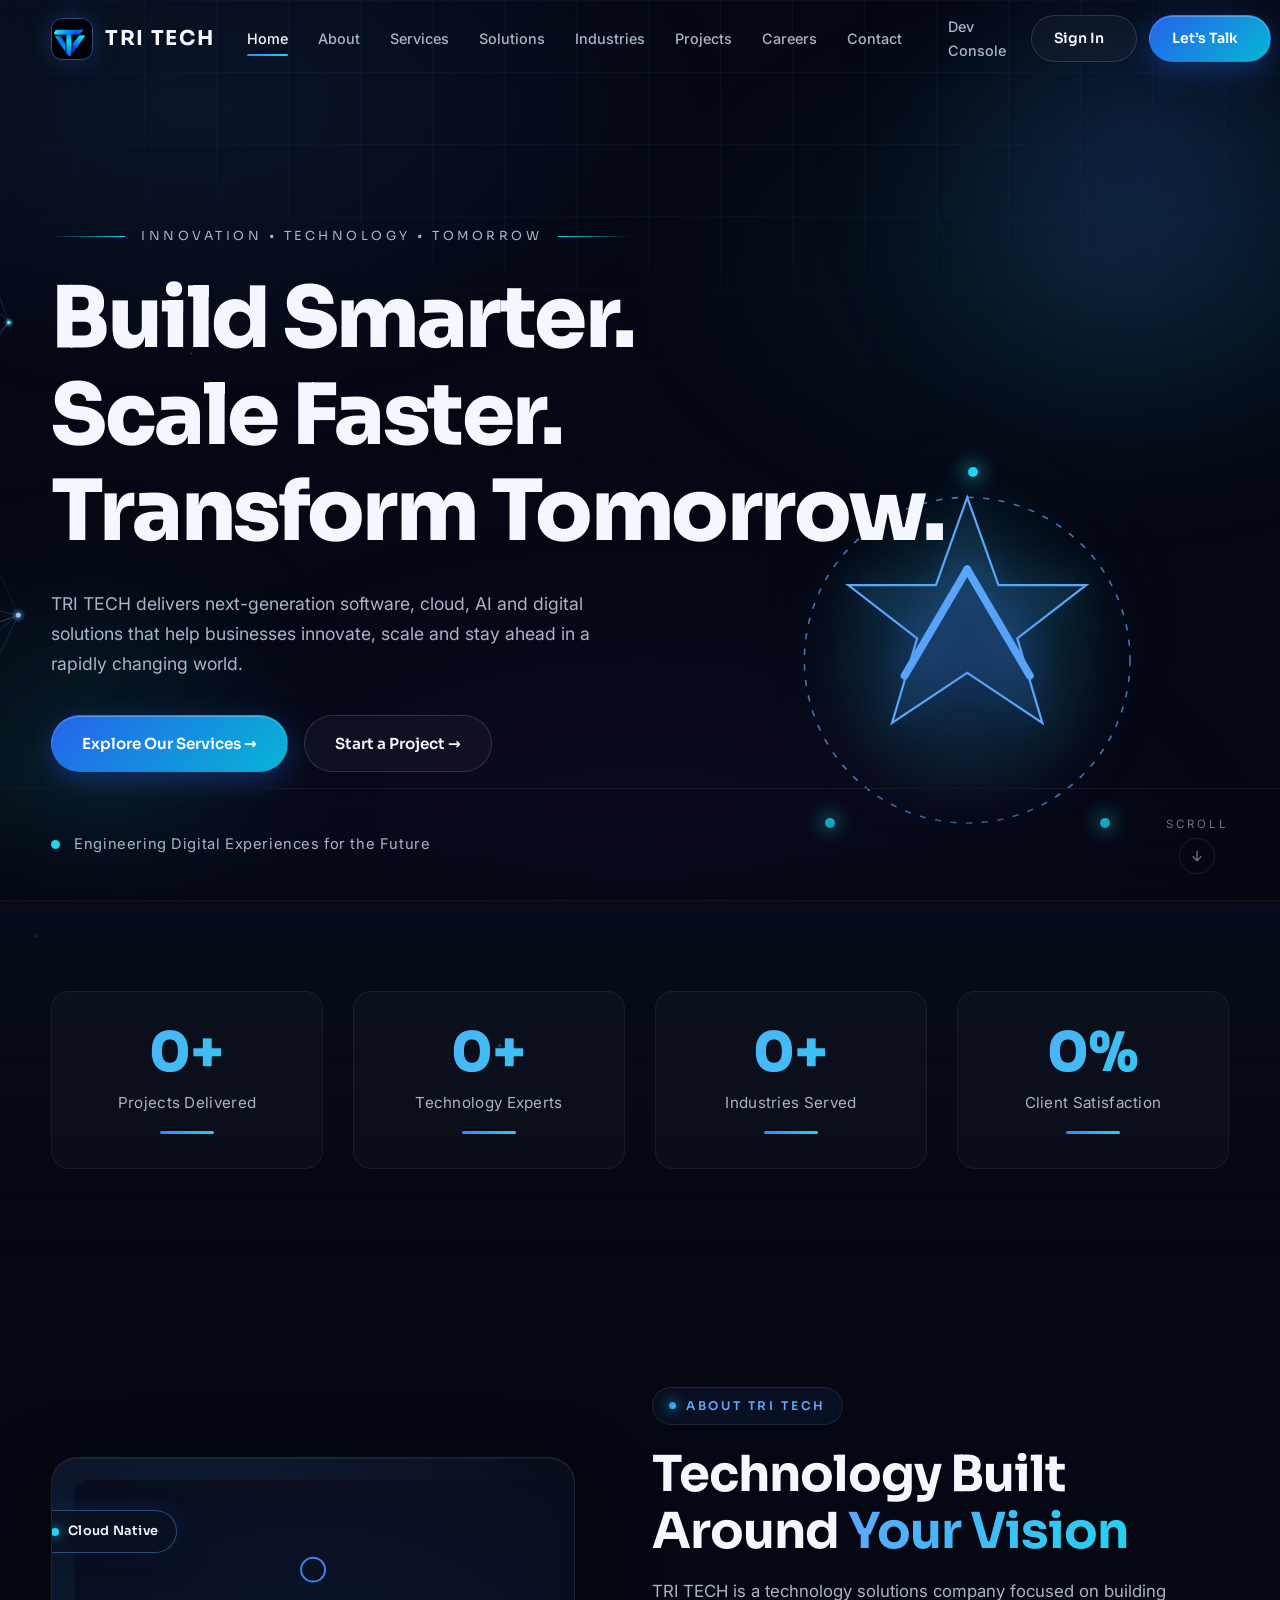
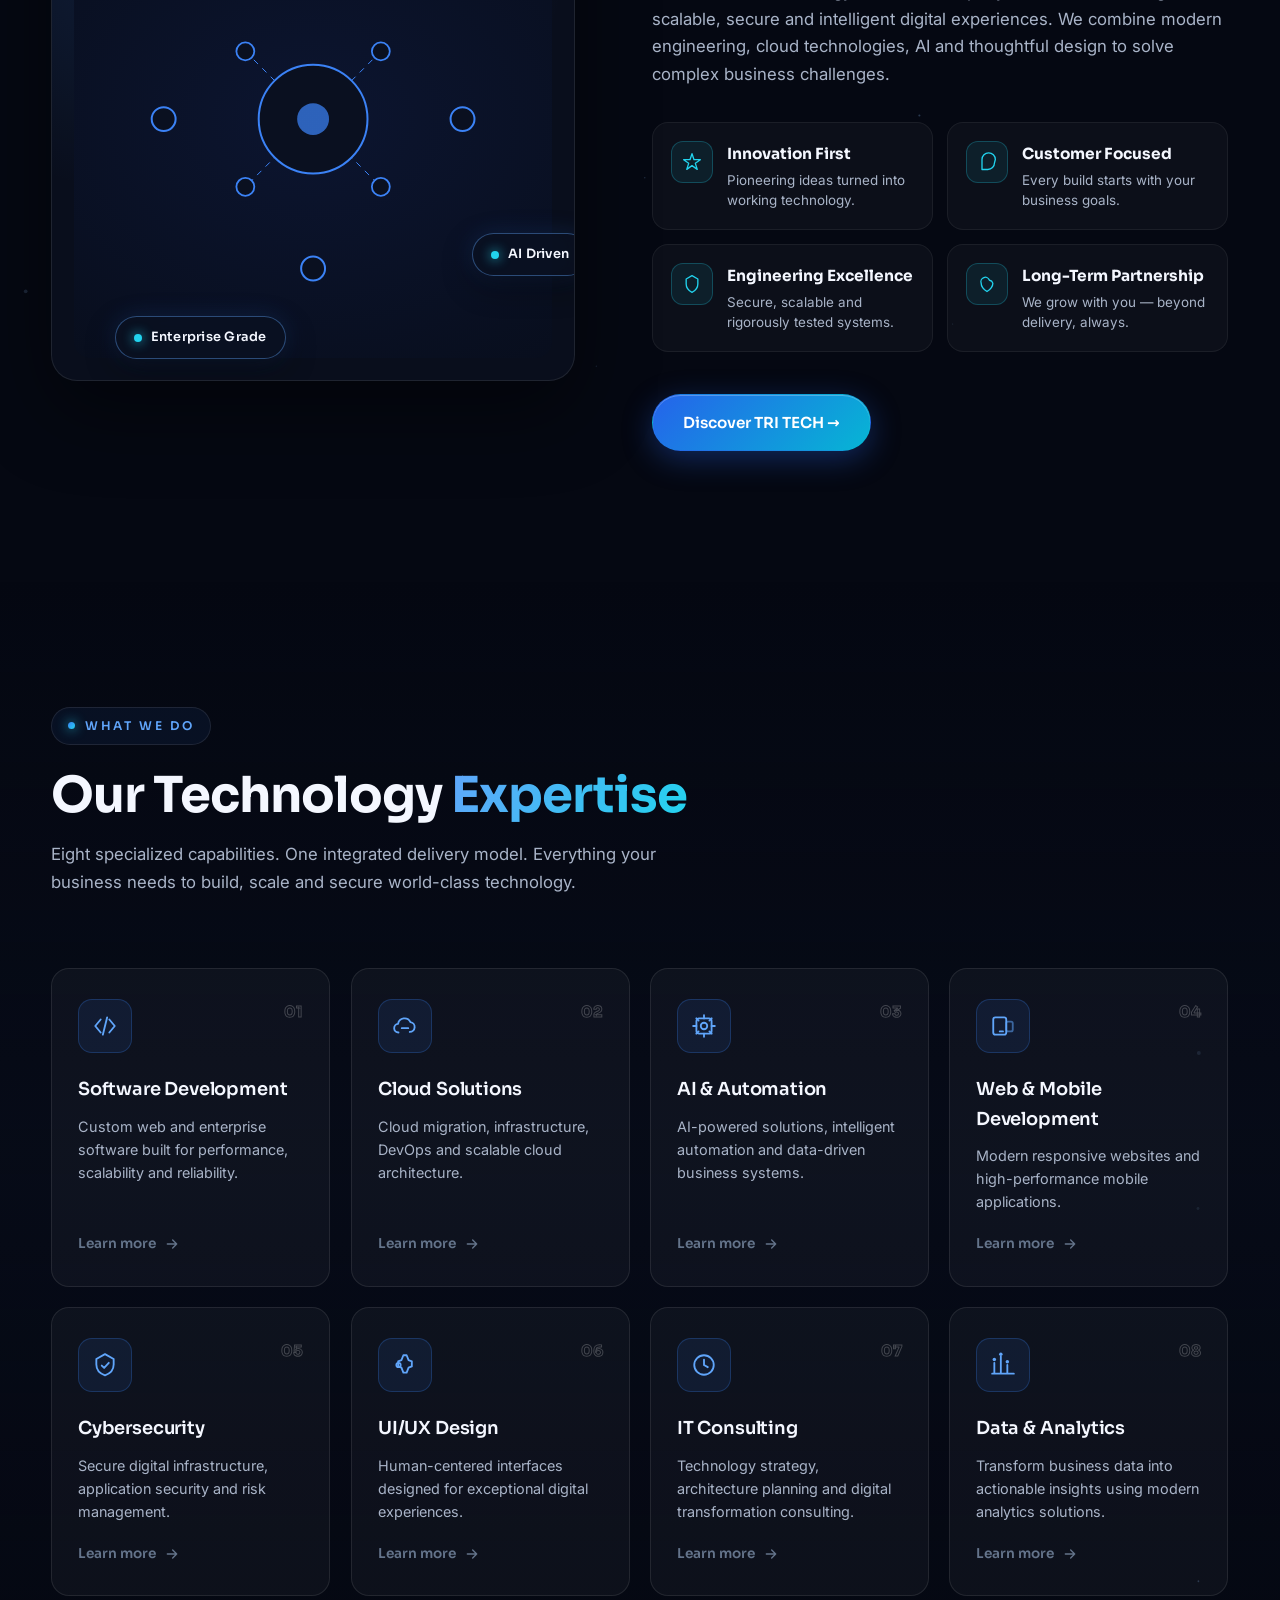
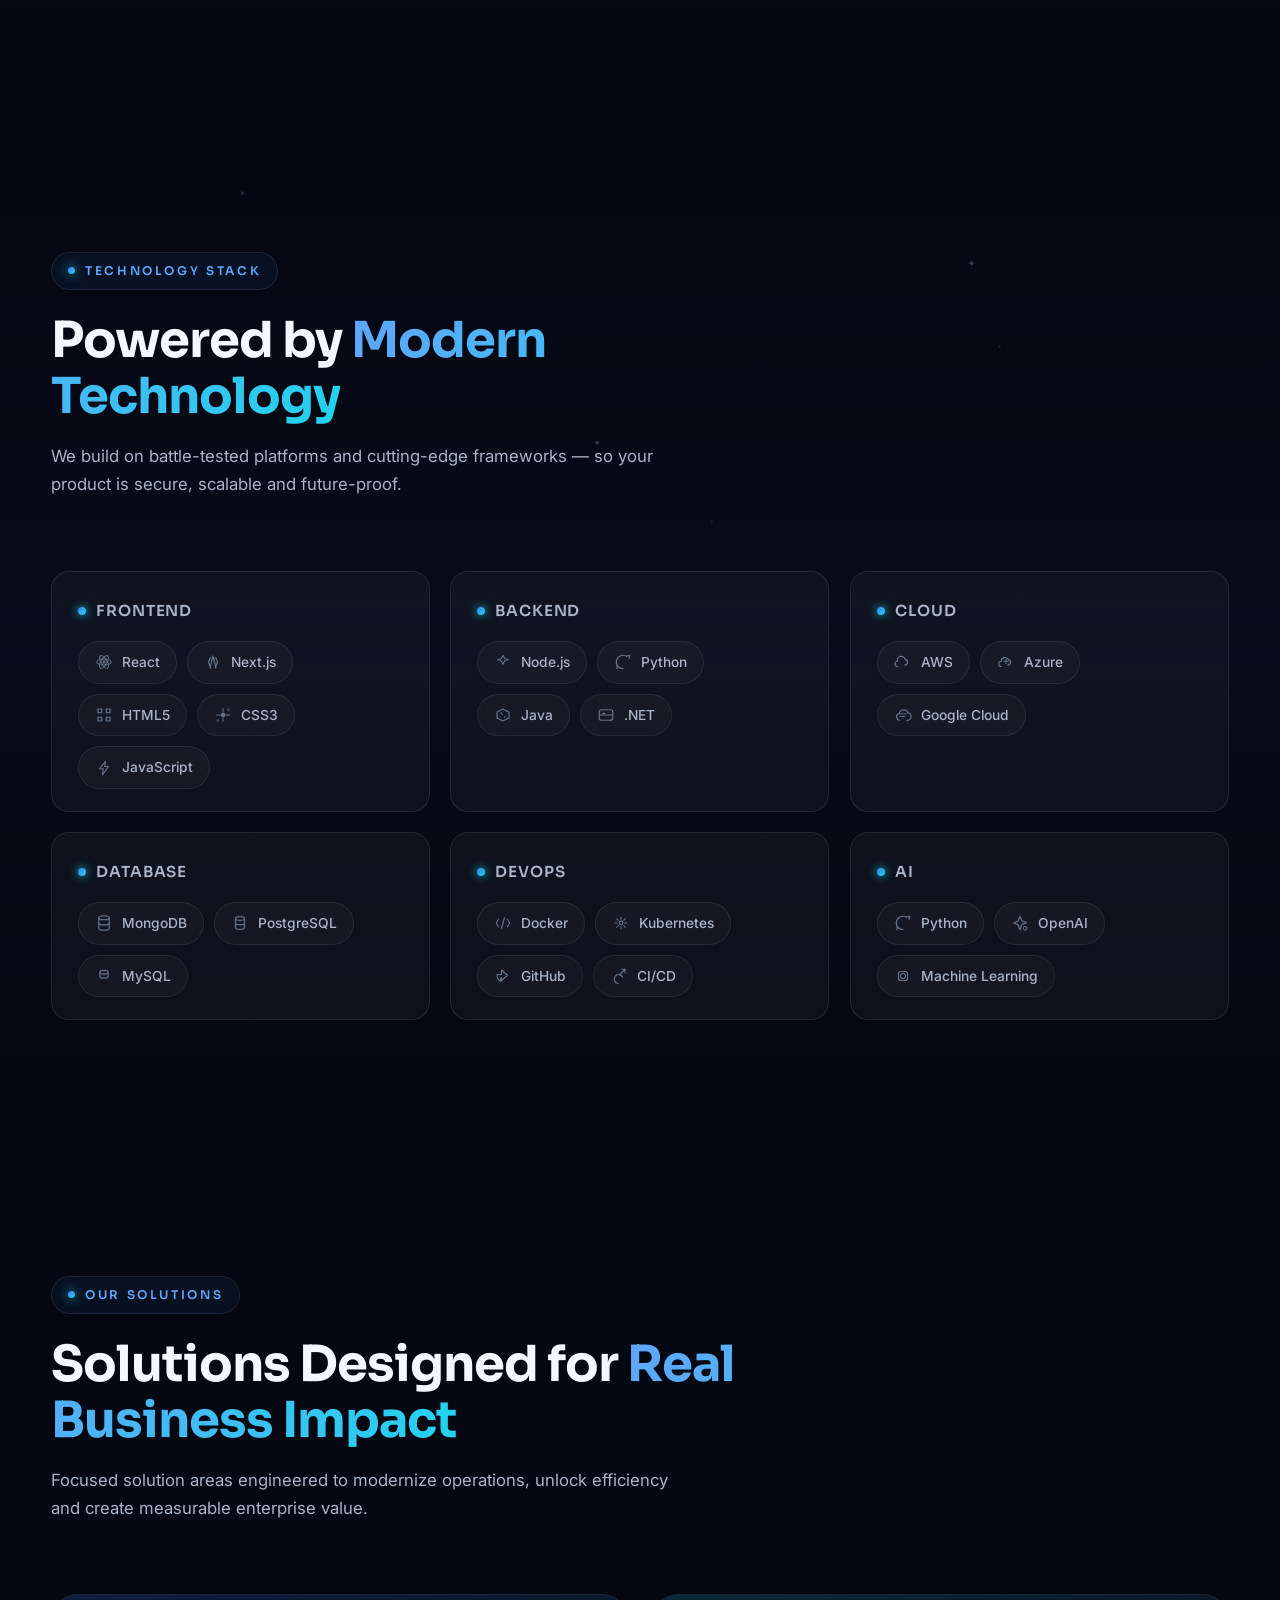
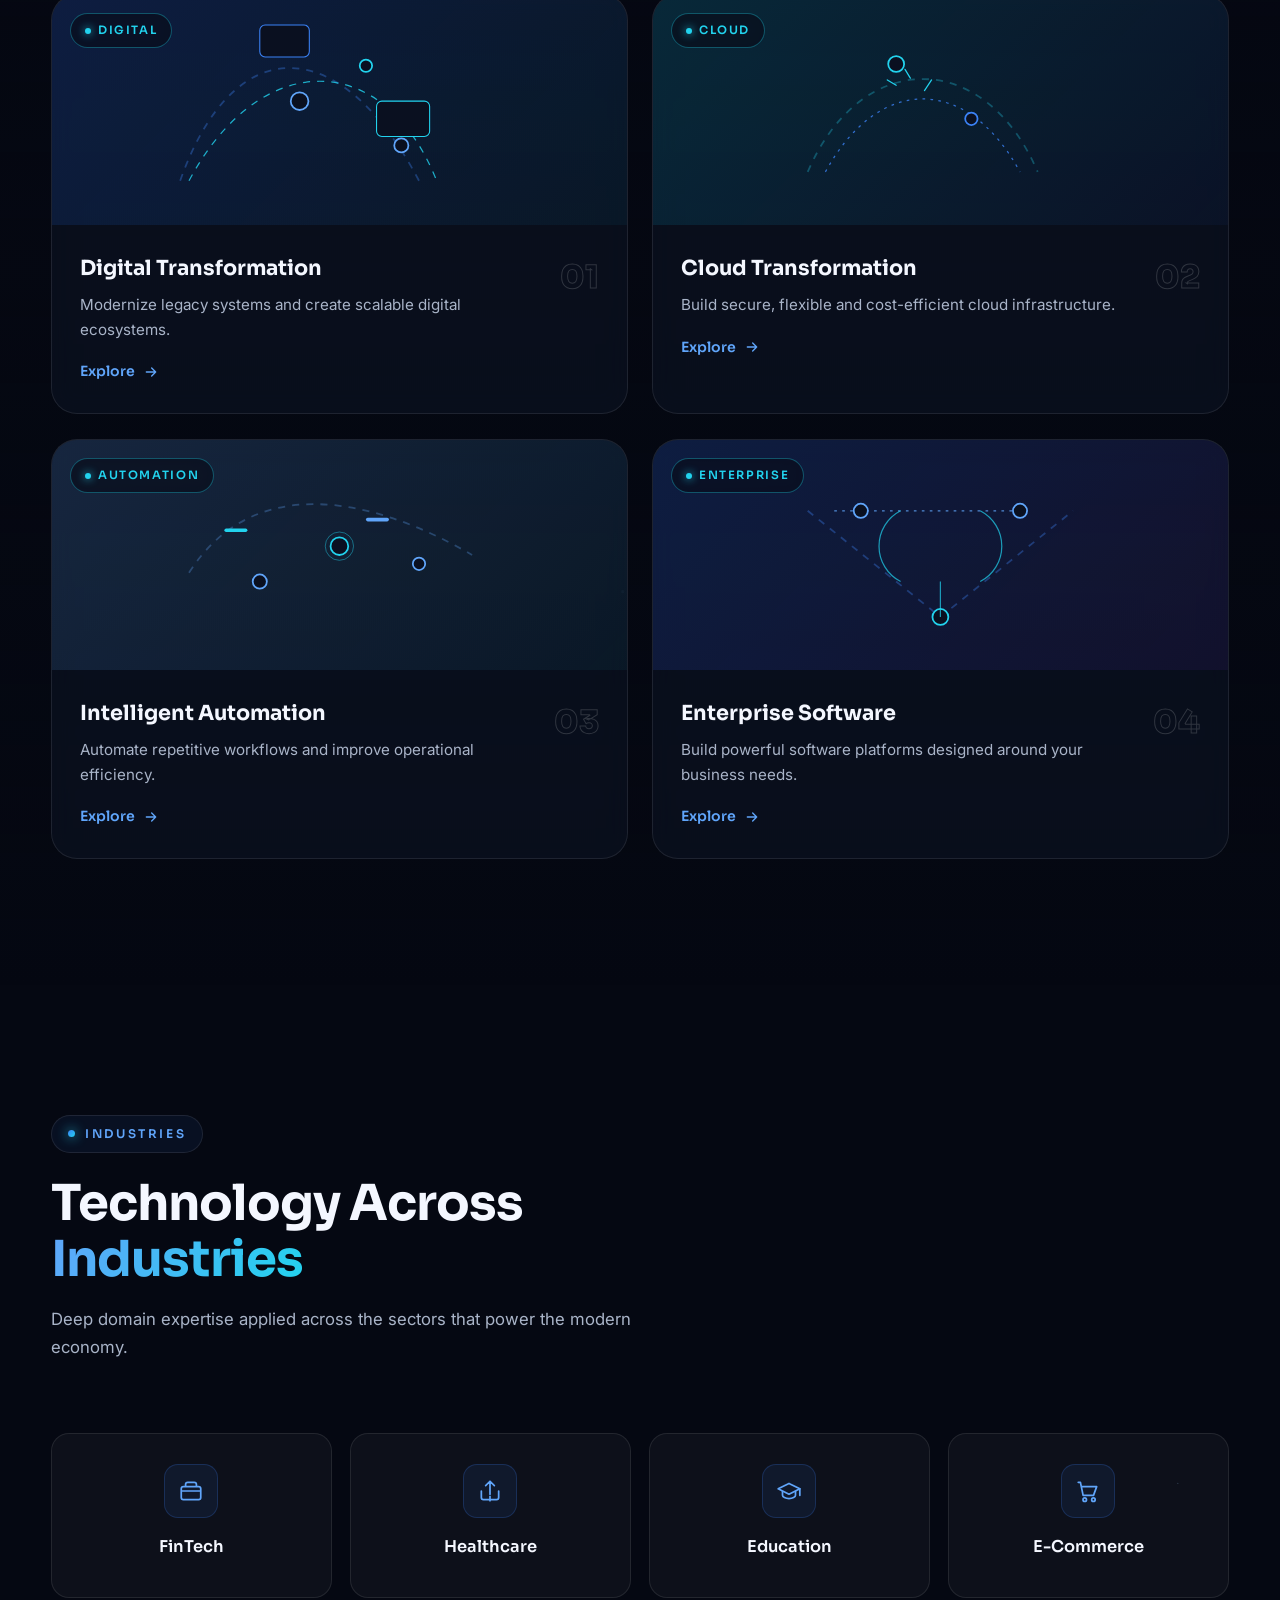
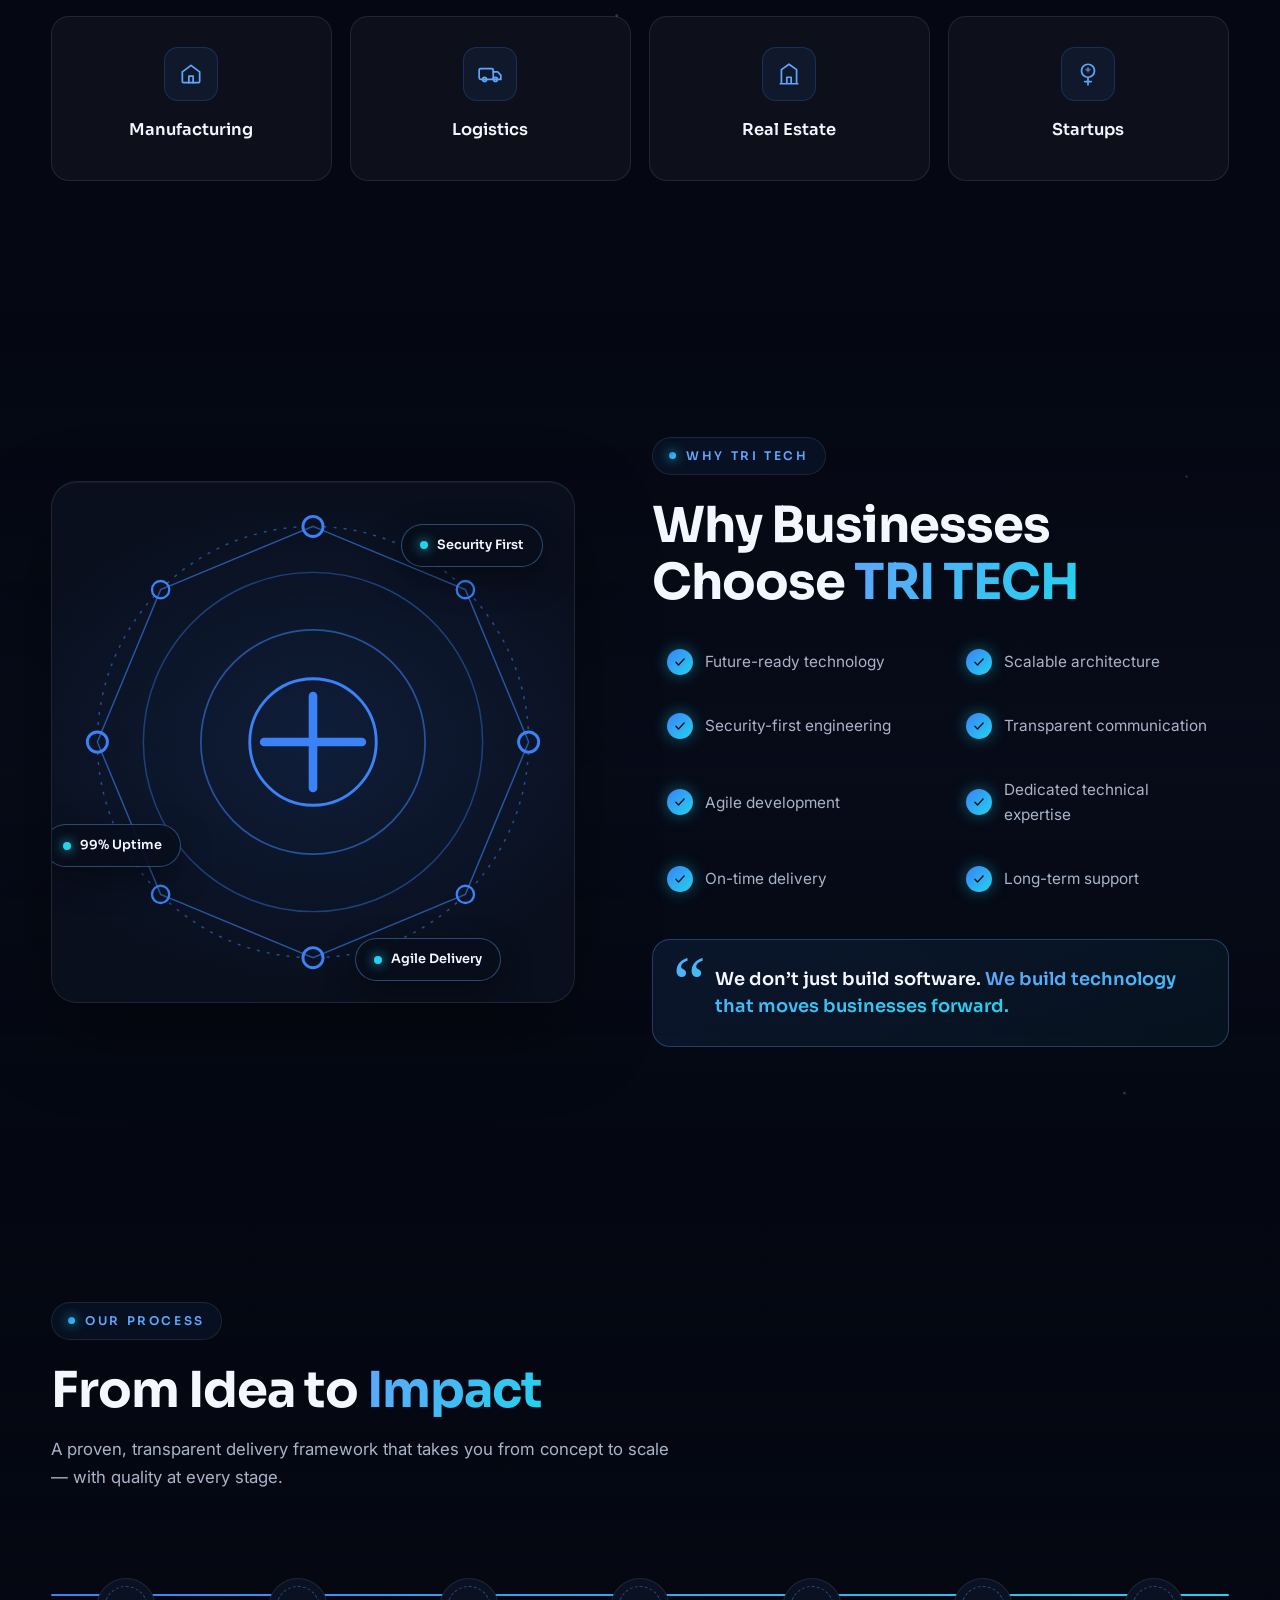
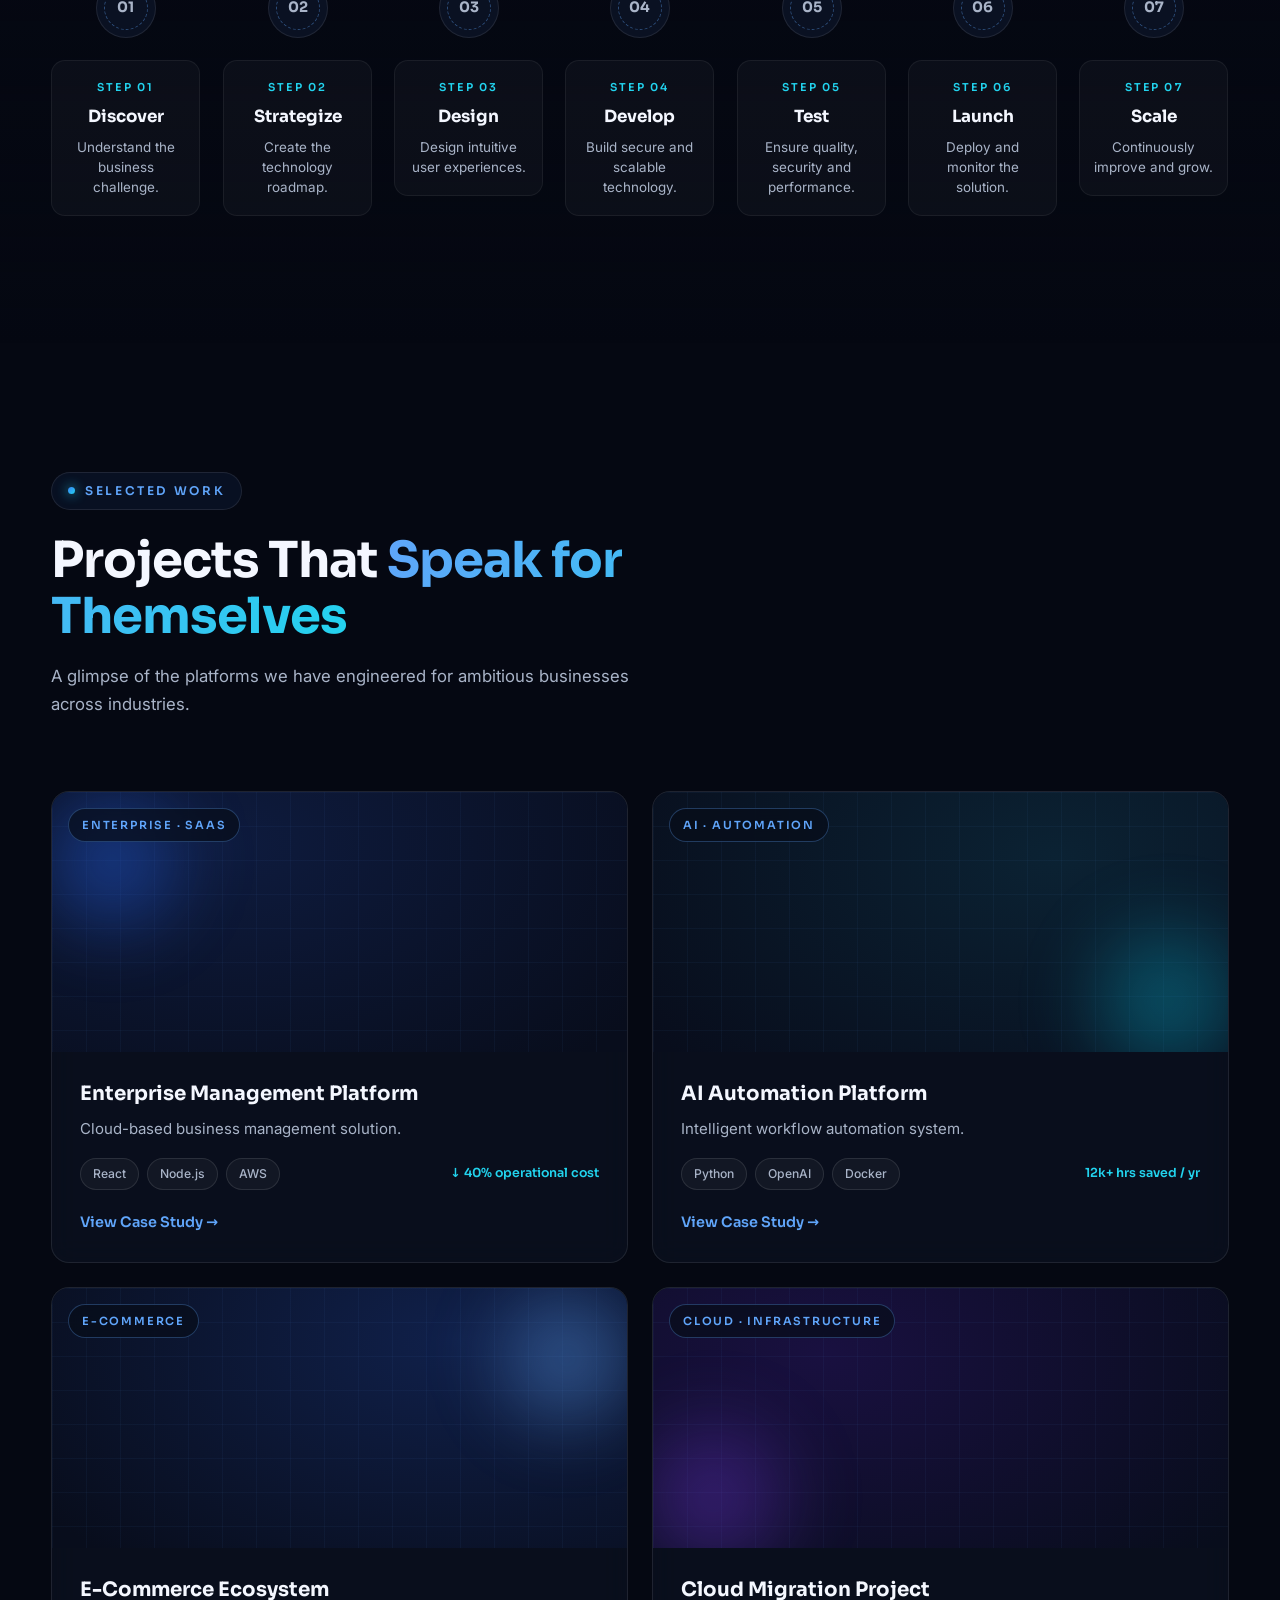
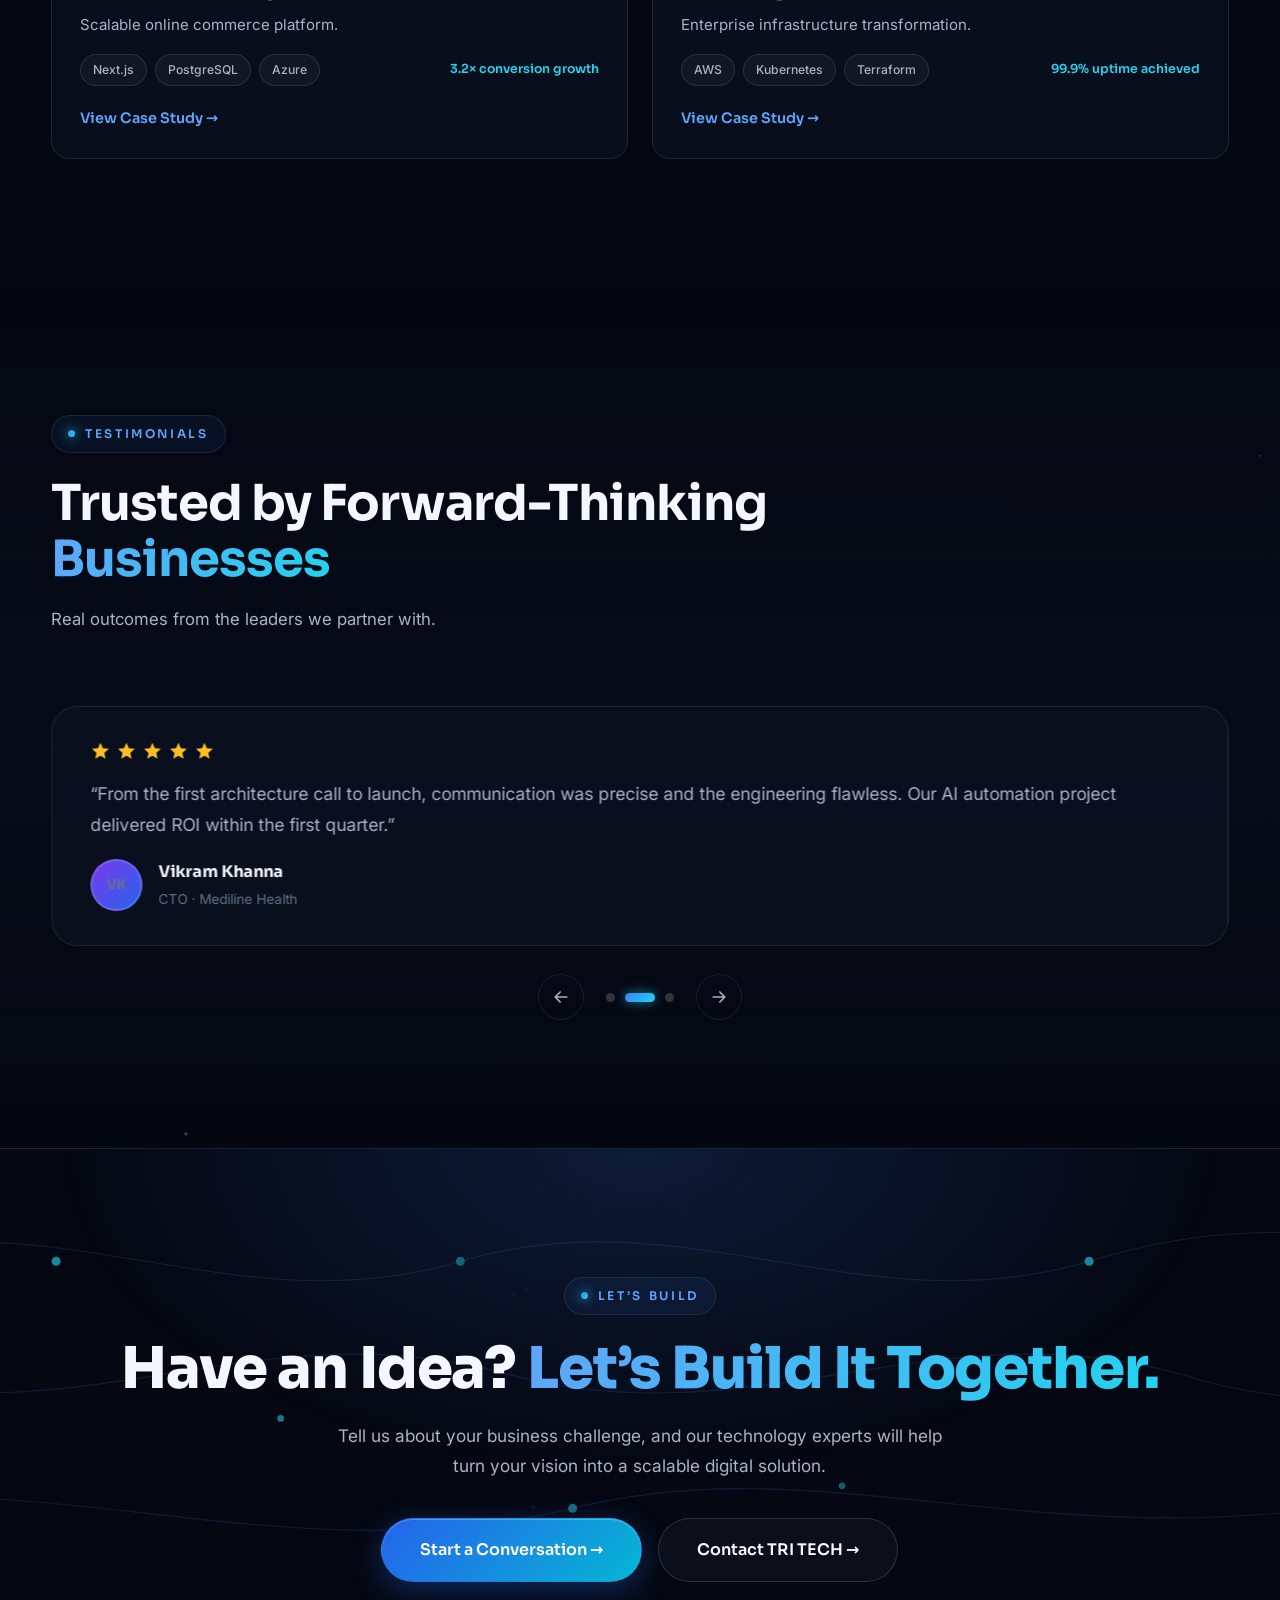
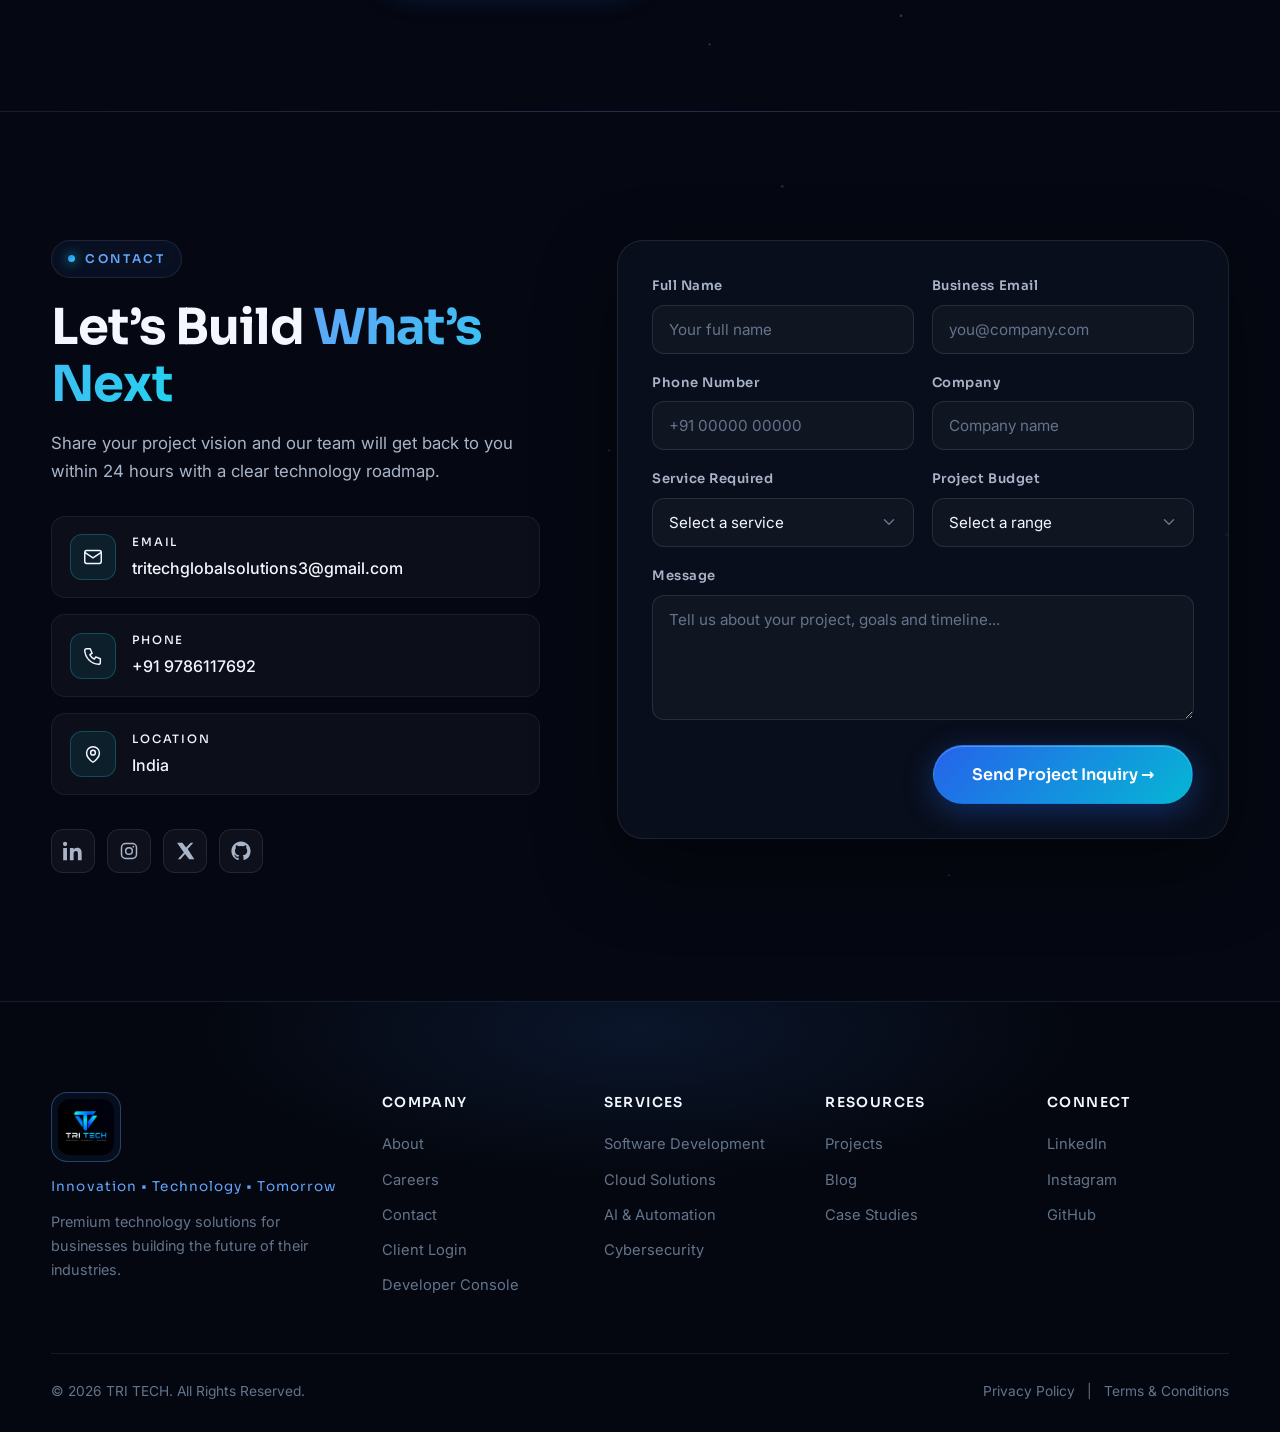
==== index.html @ dfcc66fb "Reset stats to 0; enforce developer-only edit access" ====
<!DOCTYPE html>
<html lang="en">
<head>
  <meta charset="UTF-8" />
  <meta name="viewport" content="width=device-width, initial-scale=1.0" />

  <!-- Primary SEO -->
  <title>TRI TECH | Digital Solutions for a Smarter Future</title>
  <meta name="description" content="TRI TECH provides software development, cloud, AI, cybersecurity and digital transformation solutions for businesses ready to build the future." />
  <meta name="keywords" content="TRI TECH, software development, cloud solutions, AI automation, cybersecurity, digital transformation, IT services, enterprise software, DevOps, UI UX design" />
  <meta name="author" content="TRI TECH" />
  <meta name="robots" content="index, follow" />
  <meta name="theme-color" content="#050812" />
  <link rel="canonical" href="https://www.tritech.com/" />

  <!-- Open Graph -->
  <meta property="og:type" content="website" />
  <meta property="og:site_name" content="TRI TECH" />
  <meta property="og:title" content="TRI TECH | Digital Solutions for a Smarter Future" />
  <meta property="og:description" content="TRI TECH provides software development, cloud, AI, cybersecurity and digital transformation solutions for businesses ready to build the future." />
  <meta property="og:url" content="https://www.tritech.com/" />
  <meta property="og:image" content="https://www.tritech.com/assets/logo-512.png" />

  <!-- Twitter -->
  <meta name="twitter:card" content="summary_large_image" />
  <meta name="twitter:title" content="TRI TECH | Digital Solutions for a Smarter Future" />
  <meta name="twitter:description" content="Innovation • Technology • Tomorrow" />
  <meta name="twitter:image" content="https://www.tritech.com/assets/logo-512.png" />

  <!-- Favicon -->
  <link rel="icon" type="image/png" sizes="48x48" href="assets/favicon-48.png" />
  <link rel="icon" type="image/png" sizes="64x64" href="assets/favicon-64.png" />
  <link rel="apple-touch-icon" href="assets/apple-touch-icon.png" />

  <!-- Fonts -->
  <link rel="preconnect" href="https://fonts.googleapis.com" />
  <link rel="preconnect" href="https://fonts.gstatic.com" crossorigin />
  <link href="https://fonts.googleapis.com/css2?family=Sora:wght@300;400;500;600;700;800&family=Inter:wght@400;500;600&display=swap" rel="stylesheet" />

  <!-- Schema.org: Organization -->
  <script type="application/ld+json">
  {
    "@context": "https://schema.org",
    "@type": "Organization",
    "name": "TRI TECH",
    "url": "https://www.tritech.com",
    "logo": "https://www.tritech.com/assets/logo-512.png",
    "slogan": "Innovation • Technology • Tomorrow",
    "description": "TRI TECH provides software development, cloud, AI, cybersecurity and digital transformation solutions for businesses ready to build the future.",
    "email": "tritechglobalsolutions3@gmail.com",
    "telephone": "+91-XXXXX-XXXXX",
    "address": { "@type": "PostalAddress", "addressCountry": "IN" },
    "sameAs": [
      "https://www.linkedin.com/in/tri-tech-global-solutions-undefined-846374441/",
      "https://www.instagram.com/tri_tech_global_solutions",
      "https://github.com/tritech"
    ]
  }
  </script>

  <link rel="stylesheet" href="css/styles.css?v=2" />
  <noscript>
    <style>
      .preloader { display: none !important; }
      .reveal { opacity: 1 !important; transform: none !important; }
      .word { transform: none !important; animation: none !important; }
    </style>
  </noscript>
</head>

<body>
  <a class="skip-link" href="#home">Skip to content</a>

  <!-- Preloader -->
  <div class="preloader" id="preloader" aria-hidden="true">
    <div class="preloader-inner">
      <div class="preloader-symbol">
        <svg viewBox="0 0 64 64" fill="none">
          <defs>
            <linearGradient id="preGrad" x1="0" y1="0" x2="64" y2="64">
              <stop offset="0" stop-color="#3B82F6"/>
              <stop offset="1" stop-color="#22D3EE"/>
            </linearGradient>
          </defs>
          <path d="M16 20 L32 44 L48 20" stroke="url(#preGrad)" stroke-width="4" stroke-linecap="round" stroke-linejoin="round"/>
          <line x1="24" y1="36" x2="40" y2="36" stroke="url(#preGrad)" stroke-width="4" stroke-linecap="round"/>
        </svg>
      </div>
      <div class="preloader-text">TRI&#8201;TECH</div>
      <div class="preloader-bar"><span></span></div>
    </div>
  </div>

  <!-- Fixed ambient layers -->
  <div class="ambient-grid" aria-hidden="true"></div>
  <div class="scroll-glow" aria-hidden="true"></div>
  <canvas id="ambient-canvas" class="ambient-canvas" aria-hidden="true"></canvas>
  <div class="cursor-glow" id="cursor-glow" aria-hidden="true"></div>

  <!-- ============ NAVIGATION ============ -->
  <header class="navbar" id="navbar">
    <div class="container nav-inner">
      <a href="#home" class="brand" aria-label="TRI TECH home">
        <span class="brand-mark">
          <img src="assets/logo-emblem-256.png" alt="TRI TECH logo" width="40" height="40" class="brand-logo" />
        </span>
        <span class="brand-text">TRI&nbsp;TECH</span>
      </a>

      <nav class="nav-links" aria-label="Primary navigation">
        <a href="#home" class="nav-link active">Home</a>
        <a href="#about" class="nav-link">About</a>
        <a href="#services" class="nav-link">Services</a>
        <a href="#solutions" class="nav-link">Solutions</a>
        <a href="#industries" class="nav-link">Industries</a>
        <a href="#projects" class="nav-link">Projects</a>
        <a href="#contact" class="nav-link">Careers</a>
        <a href="#contact" class="nav-link">Contact</a>
      </nav>

      <div class="nav-actions">
        <a href="developer-console.html" class="nav-link">Dev Console</a>
        <a href="login.html" class="btn btn-ghost btn-sm nav-login-btn">
          Sign In
          <svg viewBox="0 0 24 24" fill="none" aria-hidden="true"><path d="M15 3h4a2 2 0 0 1 2 2v14a2 2 0 0 1-2 2h-4M10 17l5-5-5-5M15 12H3" stroke="currentColor" stroke-width="2" stroke-linecap="round" stroke-linejoin="round"/></svg>
        </a>
        <a href="#contact" class="btn btn-primary btn-sm nav-cta magnetic">
          Let&rsquo;s Talk
          <svg viewBox="0 0 24 24" fill="none" aria-hidden="true"><path d="M5 12h14M13 6l6 6-6 6" stroke="currentColor" stroke-width="2" stroke-linecap="round" stroke-linejoin="round"/></svg>
        </a>
        <button class="hamburger" id="hamburger" aria-label="Open menu" aria-expanded="false" aria-controls="mobile-menu">
          <span></span><span></span><span></span>
        </button>
      </div>
    </div>
  </header>

  <!-- Mobile menu -->
  <div class="mobile-menu" id="mobile-menu" aria-hidden="true">
    <div class="mobile-menu-head">
      <span class="mobile-brand">
        <img src="assets/logo-emblem-256.png" alt="TRI TECH logo" width="40" height="40" class="brand-logo" />
        <span class="brand-text">TRI&nbsp;TECH</span>
      </span>
      <button class="mobile-close" id="mobile-close" aria-label="Close menu">
        <svg viewBox="0 0 24 24" fill="none" aria-hidden="true"><path d="M6 6l12 12M18 6L6 18" stroke="currentColor" stroke-width="2" stroke-linecap="round"/></svg>
      </button>
    </div>
    <nav class="mobile-links" aria-label="Mobile navigation">
      <a href="#home" class="mobile-link"><span>01</span>Home</a>
      <a href="#about" class="mobile-link"><span>02</span>About</a>
      <a href="#services" class="mobile-link"><span>03</span>Services</a>
      <a href="#solutions" class="mobile-link"><span>04</span>Solutions</a>
      <a href="#industries" class="mobile-link"><span>05</span>Industries</a>
      <a href="#projects" class="mobile-link"><span>06</span>Projects</a>
      <a href="#contact" class="mobile-link"><span>07</span>Careers</a>
      <a href="#contact" class="mobile-link"><span>08</span>Contact</a>
      <a href="login.html" class="mobile-link"><span>09</span>Client Sign In</a>
      <a href="developer-console.html" class="mobile-link"><span>10</span>Developer Console</a>
    </nav>
    <div class="mobile-menu-foot">
      <p>tritechglobalsolutions3@gmail.com</p>
      <a href="#contact" class="btn btn-primary mobile-cta">Let&rsquo;s Talk →</a>
    </div>
  </div>

  <main id="main">
  <!-- ============ HERO ============ -->
  <section class="hero" id="home">
    <canvas id="hero-canvas" class="hero-canvas" aria-hidden="true"></canvas>

    <div class="hero-orb hero-orb-1" data-depth="0.4" aria-hidden="true"></div>
    <div class="hero-orb hero-orb-2" data-depth="0.25" aria-hidden="true"></div>

    <!-- Geometric TRI TECH symbol -->
    <div class="hero-symbol" data-depth="0.55" aria-hidden="true">
      <div class="symbol-ring">
        <div class="symbol-inner">
          <svg class="symbol-star" viewBox="0 0 220 220" fill="none">
            <defs>
              <linearGradient id="symGrad" x1="0" y1="0" x2="220" y2="220">
                <stop offset="0" stop-color="#60A5FA"/>
                <stop offset="1" stop-color="#22D3EE"/>
              </linearGradient>
            </defs>
            <circle cx="110" cy="110" r="104" stroke="url(#symGrad)" stroke-width="1" stroke-dasharray="4 6" opacity="0.7"/>
            <path d="M110 6 L130 62 L186 62 L142 96 L158 150 L110 118 L62 150 L78 96 L34 62 L90 62 Z" fill="url(#symGrad)" fill-opacity="0.08" stroke="url(#symGrad)" stroke-width="1.4"/>
            <line x1="110" y1="52" x2="110" y2="168" stroke="url(#symGrad)" stroke-width="5" stroke-linecap="round"/>
            <line x1="110" y1="52" x2="70" y2="120" stroke="url(#symGrad)" stroke-width="5" stroke-linecap="round"/>
            <line x1="110" y1="52" x2="150" y2="120" stroke="url(#symGrad)" stroke-width="5" stroke-linecap="round"/>
            <path d="M70 152 H150" stroke="url(#symGrad)" stroke-width="5" stroke-linecap="round"/>
          </svg>
        </div>
        <div class="orbit-dot ad" aria-hidden="true"></div>
        <div class="orbit-dot bd" aria-hidden="true"></div>
        <div class="orbit-dot cd" aria-hidden="true"></div>
      </div>
      <div class="symbol-glow" aria-hidden="true"></div>
    </div>

    <div class="container hero-inner">
      <div class="hero-topline reveal-text">
        <span class="line"></span>
        Innovation • Technology • Tomorrow
        <span class="line"></span>
      </div>

      <h1 class="hero-title" id="hero-title">
        <span class="line-mask"><span class="word reveal-word">Build Smarter.</span></span>
        <span class="line-mask"><span class="word reveal-word">Scale Faster.</span></span>
        <span class="line-mask"><span class="word reveal-word gradient-word reveal-word">Transform Tomorrow.</span></span>
      </h1>

      <p class="hero-sub reveal">TRI TECH delivers next-generation software, cloud, AI and digital solutions that help businesses innovate, scale and stay ahead in a rapidly changing world.</p>

      <div class="hero-cta reveal">
        <a href="#services" class="btn btn-primary magnetic">Explore Our Services →</a>
        <a href="#contact" class="btn btn-ghost magnetic">Start a Project →</a>
      </div>
    </div>

    <div class="hero-trust reveal">
      <div class="container hero-trust-inner">
        <span class="trust-pulse" aria-hidden="true"></span>
        <p>Engineering Digital Experiences for the Future</p>
        <a href="#stats" class="hero-scroll" aria-label="Scroll to statistics">
          <span class="scroll-text">Scroll</span>
          <span class="scroll-arrow"><svg viewBox="0 0 24 24" fill="none" aria-hidden="true"><path d="M12 5v14M6 13l6 6 6-6" stroke="currentColor" stroke-width="2" stroke-linecap="round" stroke-linejoin="round"/></svg></span>
        </a>
      </div>
    </div>
  </section>

  <!-- ============ STATS ============ -->
  <section class="stats" id="stats">
    <div class="container stats-grid">
      <div class="stat-item reveal">
        <div class="stat-number">
          <span class="counter" data-count="0">0</span><span class="stat-suffix">+</span>
        </div>
        <div class="stat-label">Projects Delivered</div>
        <div class="stat-bar"><span></span></div>
      </div>
      <div class="stat-item reveal" style="--delay:.1s">
        <div class="stat-number">
          <span class="counter" data-count="0">0</span><span class="stat-suffix">+</span>
        </div>
        <div class="stat-label">Technology Experts</div>
        <div class="stat-bar"><span></span></div>
      </div>
      <div class="stat-item reveal" style="--delay:.2s">
        <div class="stat-number">
          <span class="counter" data-count="0">0</span><span class="stat-suffix">+</span>
        </div>
        <div class="stat-label">Industries Served</div>
        <div class="stat-bar"><span></span></div>
      </div>
      <div class="stat-item reveal" style="--delay:.3s">
        <div class="stat-number">
          <span class="counter" data-count="0">0</span><span class="stat-suffix">%</span>
        </div>
        <div class="stat-label">Client Satisfaction</div>
        <div class="stat-bar"><span></span></div>
      </div>
    </div>
  </section>

  <!-- ============ ABOUT ============ -->
  <section class="about section" id="about">
    <div class="container about-grid">
      <div class="about-visual reveal" aria-hidden="true">
        <div class="about-frame">
          <div class="about-tech-map">
            <svg viewBox="0 0 480 480" fill="none" class="about-svg">
              <defs>
                <linearGradient id="aboutGrad" x1="0" y1="0" x2="480" y2="480">
                  <stop offset="0" stop-color="#3B82F6"/>
                  <stop offset="1" stop-color="#22D3EE"/>
                </linearGradient>
              </defs>
              <g class="about-lines">
                <line x1="90" y1="240" x2="180" y2="240" stroke="url(#aboutGrad)" stroke-width="1.2"/>
                <line x1="300" y1="240" x2="390" y2="240" stroke="url(#aboutGrad)" stroke-width="1.2"/>
                <line x1="240" y1="90" x2="240" y2="180" stroke="url(#aboutGrad)" stroke-width="1.2"/>
                <line x1="240" y1="300" x2="240" y2="390" stroke="url(#aboutGrad)" stroke-width="1.2"/>
                <line x1="172" y1="172" x2="222" y2="222" stroke="url(#aboutGrad)" stroke-width="1"/>
                <line x1="258" y1="258" x2="308" y2="308" stroke="url(#aboutGrad)" stroke-width="1"/>
                <line x1="308" y1="172" x2="258" y2="222" stroke="url(#aboutGrad)" stroke-width="1"/>
                <line x1="222" y1="258" x2="172" y2="308" stroke="url(#aboutGrad)" stroke-width="1"/>
              </g>
              <g class="about-nodes">
                <circle cx="90" cy="240" r="12" fill="#0A1020" stroke="url(#aboutGrad)" stroke-width="2"/>
                <circle cx="390" cy="240" r="12" fill="#0A1020" stroke="url(#aboutGrad)" stroke-width="2"/>
                <circle cx="240" cy="90" r="12" fill="#0A1020" stroke="url(#aboutGrad)" stroke-width="2"/>
                <circle cx="240" cy="390" r="12" fill="#0A1020" stroke="url(#aboutGrad)" stroke-width="2"/>
                <circle cx="172" cy="172" r="9" fill="#0A1020" stroke="url(#aboutGrad)" stroke-width="1.8"/>
                <circle cx="308" cy="308" r="9" fill="#0A1020" stroke="url(#aboutGrad)" stroke-width="1.8"/>
                <circle cx="308" cy="172" r="9" fill="#0A1020" stroke="url(#aboutGrad)" stroke-width="1.8"/>
                <circle cx="172" cy="308" r="9" fill="#0A1020" stroke="url(#aboutGrad)" stroke-width="1.8"/>
                <circle cx="240" cy="240" r="58" fill="#0A1020" stroke="url(#aboutGrad)" stroke-width="2">
                  <animate attributeName="r" values="54;60;54" dur="4s" repeatCount="indefinite"/>
                </circle>
                <circle cx="240" cy="240" r="16" fill="url(#aboutGrad)">
                  <animate attributeName="opacity" values="1;.5;1" dur="2.5s" repeatCount="indefinite"/>
                </circle>
              </g>
            </svg>
          </div>
          <div class="about-chip about-chip-1"><span class="chip-dot"></span> Cloud Native</div>
          <div class="about-chip about-chip-2"><span class="chip-dot"></span> AI Driven</div>
          <div class="about-chip about-chip-3"><span class="chip-dot"></span> Enterprise Grade</div>
        </div>
      </div>

      <div class="about-content">
        <span class="section-tag reveal">About TRI TECH</span>
        <h2 class="section-title reveal">Technology Built Around <span class="gradient-text">Your Vision</span></h2>
        <p class="section-text reveal">TRI TECH is a technology solutions company focused on building scalable, secure and intelligent digital experiences. We combine modern engineering, cloud technologies, AI and thoughtful design to solve complex business challenges.</p>

        <ul class="about-values">
          <li class="reveal" style="--delay:.05s">
            <span class="value-icon">
              <svg viewBox="0 0 24 24" fill="none" aria-hidden="true"><path d="M12 2l2.4 7.2H22l-6 4.4 2.3 7.2-6.3-4.5-6.3 4.5L8 13.6 2 9.2h7.6z" stroke="currentColor" stroke-width="1.6" stroke-linejoin="round"/></svg>
            </span>
            <div><strong>Innovation First</strong><p>Pioneering ideas turned into working technology.</p></div>
          </li>
          <li class="reveal" style="--delay:.1s">
            <span class="value-icon">
              <svg viewBox="0 0 24 24" fill="none" aria-hidden="true"><path d="M20 12c0 4.4-3.6 8-8 8H5V8c0-4.4 3.6-8 8-8s8 3.6 8 8z" transform="translate(1 1)" stroke="currentColor" stroke-width="1.6" stroke-linejoin="round"/></svg>
            </span>
            <div><strong>Customer Focused</strong><p>Every build starts with your business goals.</p></div>
          </li>
          <li class="reveal" style="--delay:.15s">
            <span class="value-icon">
              <svg viewBox="0 0 24 24" fill="none" aria-hidden="true"><path d="M12 2l7 4v6c0 5-3 8-7 10-4-2-7-5-7-10V6z" stroke="currentColor" stroke-width="1.6" stroke-linejoin="round"/></svg>
            </span>
            <div><strong>Engineering Excellence</strong><p>Secure, scalable and rigorously tested systems.</p></div>
          </li>
          <li class="reveal" style="--delay:.2s">
            <span class="value-icon">
              <svg viewBox="0 0 24 24" fill="none" aria-hidden="true"><path d="M12 21s-7-4.5-7-10a5 5 0 0110-3.5A5 5 0 0119 11c0 5.5-7 10-7 10z" stroke="currentColor" stroke-width="1.6" stroke-linejoin="round"/></svg>
            </span>
            <div><strong>Long-Term Partnership</strong><p>We grow with you — beyond delivery, always.</p></div>
          </li>
        </ul>

        <a href="#services" class="btn btn-primary magnetic about-cta reveal">Discover TRI TECH →</a>
      </div>
    </div>
  </section>
  <!-- ============ SERVICES ============ -->
  <section class="services section" id="services">
    <div class="container">
      <div class="section-head reveal">
        <span class="section-tag">What We Do</span>
        <h2 class="section-title">Our Technology <span class="gradient-text">Expertise</span></h2>
        <p class="section-text">Eight specialized capabilities. One integrated delivery model. Everything your business needs to build, scale and secure world-class technology.</p>
      </div>

      <div class="services-grid">
        <article class="service-card reveal" style="--delay:.05s">
          <div class="service-top">
            <span class="service-icon">
              <svg viewBox="0 0 24 24" fill="none" aria-hidden="true"><path d="M8 6L3 12l5 6M16 6l5 6-5 6" stroke="currentColor" stroke-width="1.7" stroke-linecap="round" stroke-linejoin="round"/><path d="M14 4l-4 16" stroke="currentColor" stroke-width="1.7" stroke-linecap="round"/></svg>
            </span>
            <span class="service-num">01</span>
          </div>
          <h3>Software Development</h3>
          <p>Custom web and enterprise software built for performance, scalability and reliability.</p>
          <a href="#contact" class="service-link">Learn more <svg viewBox="0 0 24 24" fill="none" aria-hidden="true"><path d="M5 12h14M13 6l6 6-6 6" stroke="currentColor" stroke-width="2" stroke-linecap="round" stroke-linejoin="round"/></svg></a>
        </article>

        <article class="service-card reveal" style="--delay:.1s">
          <div class="service-top">
            <span class="service-icon">
              <svg viewBox="0 0 24 24" fill="none" aria-hidden="true"><path d="M6 18a4 4 0 01-.4-7.98A6 6 0 0117 8.5a4.5 4.5 0 01-.6 8.96" stroke="currentColor" stroke-width="1.7" stroke-linecap="round" stroke-linejoin="round"/><path d="M9 14h6" stroke="currentColor" stroke-width="1.7" stroke-linecap="round"/></svg>
            </span>
            <span class="service-num">02</span>
          </div>
          <h3>Cloud Solutions</h3>
          <p>Cloud migration, infrastructure, DevOps and scalable cloud architecture.</p>
          <a href="#contact" class="service-link">Learn more <svg viewBox="0 0 24 24" fill="none" aria-hidden="true"><path d="M5 12h14M13 6l6 6-6 6" stroke="currentColor" stroke-width="2" stroke-linecap="round" stroke-linejoin="round"/></svg></a>
        </article>

        <article class="service-card reveal" style="--delay:.15s">
          <div class="service-top">
            <span class="service-icon">
              <svg viewBox="0 0 24 24" fill="none" aria-hidden="true"><rect x="5" y="5" width="14" height="14" rx="2.5" stroke="currentColor" stroke-width="1.7"/><circle cx="12" cy="12" r="3" stroke="currentColor" stroke-width="1.7"/><path d="M12 2v3M12 19v3M2 12h3M19 12h3M4.9 4.9l2.1 2.1M17 17l2.1 2.1M19.1 4.9L17 7M7 17l-2.1 2.1" stroke="currentColor" stroke-width="1.7" stroke-linecap="round"/></svg>
            </span>
            <span class="service-num">03</span>
          </div>
          <h3>AI & Automation</h3>
          <p>AI-powered solutions, intelligent automation and data-driven business systems.</p>
          <a href="#contact" class="service-link">Learn more <svg viewBox="0 0 24 24" fill="none" aria-hidden="true"><path d="M5 12h14M13 6l6 6-6 6" stroke="currentColor" stroke-width="2" stroke-linecap="round" stroke-linejoin="round"/></svg></a>
        </article>

        <article class="service-card reveal" style="--delay:.2s">
          <div class="service-top">
            <span class="service-icon">
              <svg viewBox="0 0 24 24" fill="none" aria-hidden="true"><rect x="3" y="4" width="12" height="16" rx="2" stroke="currentColor" stroke-width="1.7"/><rect x="15" y="8" width="6" height="9" rx="1.5" stroke="currentColor" stroke-width="1.7" opacity=".55"/><path d="M9 17h3" stroke="currentColor" stroke-width="1.7" stroke-linecap="round"/></svg>
            </span>
            <span class="service-num">04</span>
          </div>
          <h3>Web & Mobile Development</h3>
          <p>Modern responsive websites and high-performance mobile applications.</p>
          <a href="#contact" class="service-link">Learn more <svg viewBox="0 0 24 24" fill="none" aria-hidden="true"><path d="M5 12h14M13 6l6 6-6 6" stroke="currentColor" stroke-width="2" stroke-linecap="round" stroke-linejoin="round"/></svg></a>
        </article>
<article class="service-card reveal" style="--delay:.05s">
          <div class="service-top">
            <span class="service-icon">
              <svg viewBox="0 0 24 24" fill="none" aria-hidden="true"><path d="M12 2l8 4.5v5c0 4.5-3.2 8.3-8 10-4.8-1.7-8-5.5-8-10v-5z" stroke="currentColor" stroke-width="1.7" stroke-linejoin="round"/><path d="M9 12.5l2.2 2.2L15.5 10" stroke="currentColor" stroke-width="1.7" stroke-linecap="round" stroke-linejoin="round"/></svg>
            </span>
            <span class="service-num">05</span>
          </div>
          <h3>Cybersecurity</h3>
          <p>Secure digital infrastructure, application security and risk management.</p>
          <a href="#contact" class="service-link">Learn more <svg viewBox="0 0 24 24" fill="none" aria-hidden="true"><path d="M5 12h14M13 6l6 6-6 6" stroke="currentColor" stroke-width="2" stroke-linecap="round" stroke-linejoin="round"/></svg></a>
        </article>

        <article class="service-card reveal" style="--delay:.1s">
          <div class="service-top">
            <span class="service-icon">
              <svg viewBox="0 0 24 24" fill="none" aria-hidden="true"><circle cx="6" cy="12" r="2" stroke="currentColor" stroke-width="1.7"/><path d="M10.5 4h3l1.8 4.5 3 1.2v4.6l-3 1.2L13.5 20h-3l-1.8-4.5-3-1.2V9.7l3-1.2z" transform="translate(0 -1)" stroke="currentColor" stroke-width="1.7" stroke-linecap="round" stroke-linejoin="round"/></svg>
            </span>
            <span class="service-num">06</span>
          </div>
          <h3>UI/UX Design</h3>
          <p>Human-centered interfaces designed for exceptional digital experiences.</p>
          <a href="#contact" class="service-link">Learn more <svg viewBox="0 0 24 24" fill="none" aria-hidden="true"><path d="M5 12h14M13 6l6 6-6 6" stroke="currentColor" stroke-width="2" stroke-linecap="round" stroke-linejoin="round"/></svg></a>
        </article>

        <article class="service-card reveal" style="--delay:.15s">
          <div class="service-top">
            <span class="service-icon">
              <svg viewBox="0 0 24 24" fill="none" aria-hidden="true"><circle cx="12" cy="12" r="9" stroke="currentColor" stroke-width="1.7"/><path d="M12 7v5l3.5 2" stroke="currentColor" stroke-width="1.7" stroke-linecap="round"/></svg>
            </span>
            <span class="service-num">07</span>
          </div>
          <h3>IT Consulting</h3>
          <p>Technology strategy, architecture planning and digital transformation consulting.</p>
          <a href="#contact" class="service-link">Learn more <svg viewBox="0 0 24 24" fill="none" aria-hidden="true"><path d="M5 12h14M13 6l6 6-6 6" stroke="currentColor" stroke-width="2" stroke-linecap="round" stroke-linejoin="round"/></svg></a>
        </article>

        <article class="service-card reveal" style="--delay:.2s">
          <div class="service-top">
            <span class="service-icon">
              <svg viewBox="0 0 24 24" fill="none" aria-hidden="true"><path d="M4 20V10M10 20V4M16 20v-8M22 20H2" stroke="currentColor" stroke-width="1.7" stroke-linecap="round"/><circle cx="4" cy="7" r="1.6" fill="currentColor"/><circle cx="10" cy="2" r="1.6" fill="currentColor"/><circle cx="16" cy="9" r="1.6" fill="currentColor"/></svg>
            </span>
            <span class="service-num">08</span>
          </div>
          <h3>Data & Analytics</h3>
          <p>Transform business data into actionable insights using modern analytics solutions.</p>
          <a href="#contact" class="service-link">Learn more <svg viewBox="0 0 24 24" fill="none" aria-hidden="true"><path d="M5 12h14M13 6l6 6-6 6" stroke="currentColor" stroke-width="2" stroke-linecap="round" stroke-linejoin="round"/></svg></a>
        </article>
      </div>
    </div>
  </section>
  <!-- ============ TECH STACK ============ -->
  <section class="techstack section" id="techstack">
    <div class="container">
      <div class="section-head reveal">
        <span class="section-tag">Technology Stack</span>
        <h2 class="section-title">Powered by <span class="gradient-text">Modern Technology</span></h2>
        <p class="section-text">We build on battle-tested platforms and cutting-edge frameworks — so your product is secure, scalable and future-proof.</p>
      </div>
<div class="tech-grid">
        <div class="tech-group reveal">
          <h3><span class="tech-dot"></span> Frontend</h3>
          <div class="tech-badges">
            <span class="tech-badge">
              <svg viewBox="0 0 24 24" fill="none" aria-hidden="true"><ellipse cx="12" cy="12" rx="9.5" ry="4" stroke="currentColor" stroke-width="1.4"/><circle cx="12" cy="12" r="2" fill="currentColor"/><ellipse cx="12" cy="12" rx="9.5" ry="4" transform="rotate(60 12 12)" stroke="currentColor" stroke-width="1.4"/><ellipse cx="12" cy="12" rx="9.5" ry="4" transform="rotate(120 12 12)" stroke="currentColor" stroke-width="1.4"/></svg>
              React
            </span>
            <span class="tech-badge"><svg viewBox="0 0 24 24" fill="none" aria-hidden="true"><path d="M9 20l-3-8 2.5-6M15 20l3-8-2.5-6M12 4l4 16M12 4L8 20" stroke="currentColor" stroke-width="1.6" stroke-linecap="round" stroke-linejoin="round"/></svg> Next.js</span>
            <span class="tech-badge"><svg viewBox="0 0 24 24" fill="none" aria-hidden="true"><path d="M4 4h5v5H4zM15 4h5v5h-5zM4 15h5v5H4zM15 15h5v5h-5z" stroke="currentColor" stroke-width="1.6"/></svg> HTML5</span>
            <span class="tech-badge"><svg viewBox="0 0 24 24" fill="none" aria-hidden="true"><circle cx="5" cy="19" r="2" fill="currentColor" opacity=".5"/><circle cx="19" cy="5" r="2" fill="currentColor" opacity=".5"/><circle cx="12" cy="12" r="3" fill="currentColor"/><path d="M12 9V3M12 21v-6M9 12H3M21 12h-6" stroke="currentColor" stroke-width="1.3"/></svg> CSS3</span>
            <span class="tech-badge"><svg viewBox="0 0 24 24" fill="none" aria-hidden="true"><path d="M14 3L6 13h5l-1 8 8-11h-5z" stroke="currentColor" stroke-width="1.6" stroke-linejoin="round"/></svg> JavaScript</span>
          </div>
        </div>

        <div class="tech-group reveal" style="--delay:.05s">
          <h3><span class="tech-dot"></span> Backend</h3>
          <div class="tech-badges">
            <span class="tech-badge"><svg viewBox="0 0 24 24" fill="none" aria-hidden="true"><path d="M12 3l2.2 4.4L19 9l-4.8 1.6L12 15l-2.2-4.4L5 9l4.8-1.6z" stroke="currentColor" stroke-width="1.5" stroke-linejoin="round"/></svg> Node.js</span>
            <span class="tech-badge"><svg viewBox="0 0 24 24" fill="none" aria-hidden="true"><path d="M12 21c-5 0-9-4-9-9s4-9 9-9c2.5 0 4 .8 5 1.2" stroke="currentColor" stroke-width="1.6" stroke-linecap="round"/><path d="M17 4l4-1-1 4M4 21v-4" stroke="currentColor" stroke-width="1.6" stroke-linecap="round"/></svg> Python</span>
            <span class="tech-badge"><svg viewBox="0 0 24 24" fill="none" aria-hidden="true"><path d="M12 4L4 8v8l8 4 8-4V8z" stroke="currentColor" stroke-width="1.6" stroke-linejoin="round"/><path d="M12 12l-2.5-1.5V8M14.5 13.5v2.5" stroke="currentColor" stroke-width="1.3"/></svg> Java</span>
            <span class="tech-badge"><svg viewBox="0 0 24 24" fill="none" aria-hidden="true"><rect x="3" y="5" width="18" height="14" rx="3" stroke="currentColor" stroke-width="1.6"/><path d="M3 12h18" stroke="currentColor" stroke-width="1.3"/><rect x="7" y="9" width="4" height="2" fill="currentColor"/></svg> .NET</span>
          </div>
        </div>

        <div class="tech-group reveal" style="--delay:.1s">
          <h3><span class="tech-dot"></span> Cloud</h3>
          <div class="tech-badges">
            <span class="tech-badge"><svg viewBox="0 0 24 24" fill="none" aria-hidden="true"><path d="M5 18a3.5 3.5 0 01-.3-7A5 5 0 0115 8.5 3.8 3.8 0 0114.5 16" stroke="currentColor" stroke-width="1.6" stroke-linecap="round"/></svg> AWS</span>
            <span class="tech-badge"><svg viewBox="0 0 24 24" fill="none" aria-hidden="true"><path d="M6 18a3.5 3.5 0 01-.3-7A5 5 0 0115 8.5 3.8 3.8 0 0114.5 16" stroke="currentColor" stroke-width="1.6" stroke-linecap="round"/><path d="M12 8v6M9 11h6" stroke="currentColor" stroke-width="1.4" stroke-linecap="round"/></svg> Azure</span>
            <span class="tech-badge"><svg viewBox="0 0 24 24" fill="none" aria-hidden="true"><path d="M8 19a4.5 4.5 0 01-1-8.9 6 6 0 0111.5-1.2A4.5 4.5 0 0117 19" stroke="currentColor" stroke-width="1.6" stroke-linecap="round"/><path d="M8 10.5h8.5M8 14h6.5" stroke="currentColor" stroke-width="1.3" stroke-linecap="round"/></svg> Google Cloud</span>
          </div>
        </div>

        <div class="tech-group reveal" style="--delay:.15s">
          <h3><span class="tech-dot"></span> Database</h3>
          <div class="tech-badges">
            <span class="tech-badge"><svg viewBox="0 0 24 24" fill="none" aria-hidden="true"><ellipse cx="12" cy="5" rx="7" ry="2.6" stroke="currentColor" stroke-width="1.6"/><path d="M5 5v7c0 1.4 3.1 2.6 7 2.6s7-1.2 7-2.6V5" stroke="currentColor" stroke-width="1.6"/><path d="M5 12v7c0 1.4 3.1 2.6 7 2.6s7-1.2 7-2.6v-7" stroke="currentColor" stroke-width="1.6"/></svg> MongoDB</span>
            <span class="tech-badge"><svg viewBox="0 0 24 24" fill="none" aria-hidden="true"><ellipse cx="12" cy="6" rx="6" ry="2.5" stroke="currentColor" stroke-width="1.6"/><path d="M6 6v6c0 1.4 2.7 2.5 6 2.5s6-1.1 6-2.5V6" stroke="currentColor" stroke-width="1.6"/><path d="M6 12v6c0 1.4 2.7 2.5 6 2.5s6-1.1 6-2.5v-6" stroke="currentColor" stroke-width="1.6"/></svg> PostgreSQL</span>
            <span class="tech-badge"><svg viewBox="0 0 24 24" fill="none" aria-hidden="true"><ellipse cx="12" cy="7" rx="5.5" ry="2.4" stroke="currentColor" stroke-width="1.6"/><path d="M6.5 7v5.5c0 1.3 2.5 2.4 5.5 2.4s5.5-1.1 5.5-2.4V7" stroke="currentColor" stroke-width="1.6"/><path d="M12 7.6v3.6" stroke="currentColor" stroke-width="1.3"/></svg> MySQL</span>
          </div>
        </div>
<div class="tech-group reveal" style="--delay:.2s">
          <h3><span class="tech-dot"></span> DevOps</h3>
          <div class="tech-badges">
            <span class="tech-badge"><svg viewBox="0 0 24 24" fill="none" aria-hidden="true"><path d="M6 17L3 12l3-5M18 7l3 5-3 5M14 5l-4 14" stroke="currentColor" stroke-width="1.6" stroke-linecap="round" stroke-linejoin="round"/></svg> Docker</span>
            <span class="tech-badge"><svg viewBox="0 0 24 24" fill="none" aria-hidden="true"><circle cx="12" cy="12" r="2.4" stroke="currentColor" stroke-width="1.6"/><path d="M12 4v3M12 17v3M4 12h3M17 12h3M6.3 6.3l2.1 2.1M15.6 15.6l2.1 2.1M17.7 6.3l-2.1 2.1M8.4 15.6l-2.1 2.1" stroke="currentColor" stroke-width="1.5" stroke-linecap="round"/></svg> Kubernetes</span>
            <span class="tech-badge"><svg viewBox="0 0 24 24" fill="none" aria-hidden="true"><path d="M9 19c-4.5-1.5-5-6-5-9h6V4l8 7-8 7v-4c-1 .3-1.5 1-1 5z" stroke="currentColor" stroke-width="1.6" stroke-linejoin="round"/></svg> GitHub</span>
            <span class="tech-badge"><svg viewBox="0 0 24 24" fill="none" aria-hidden="true"><path d="M17 13.5a6 6 0 10-6 8.5" stroke="currentColor" stroke-width="1.6" stroke-linecap="round"/><path d="M20 3l-6 6M20 3h-4.5M20 3v4.5" stroke="currentColor" stroke-width="1.5" stroke-linecap="round" stroke-linejoin="round"/></svg> CI/CD</span>
          </div>
        </div>

        <div class="tech-group reveal" style="--delay:.25s">
          <h3><span class="tech-dot"></span> AI</h3>
          <div class="tech-badges">
            <span class="tech-badge"><svg viewBox="0 0 24 24" fill="none" aria-hidden="true"><path d="M12 21c-5 0-9-4-9-9s4-9 9-9c2.5 0 4 .8 5 1.2" stroke="currentColor" stroke-width="1.6" stroke-linecap="round"/><path d="M17 4l4-1-1 4M4 21v-4" stroke="currentColor" stroke-width="1.6" stroke-linecap="round"/></svg> Python</span>
            <span class="tech-badge"><svg viewBox="0 0 24 24" fill="none" aria-hidden="true"><path d="M12 3l2.5 6 6 2.5-6 2.5L12 21l-2.5-6.5-6-2.5 6-2.5z" stroke="currentColor" stroke-width="1.6" stroke-linejoin="round"/><circle cx="19" cy="19" r="2.4" stroke="currentColor" stroke-width="1.4"/></svg> OpenAI</span>
            <span class="tech-badge"><svg viewBox="0 0 24 24" fill="none" aria-hidden="true"><rect x="6" y="6" width="12" height="12" rx="3" stroke="currentColor" stroke-width="1.6"/><circle cx="12" cy="12" r="3.4" stroke="currentColor" stroke-width="1.4"/></svg> Machine Learning</span>
          </div>
        </div>
      </div>
    </div>
  </section>
  <!-- ============ SOLUTIONS ============ -->
  <section class="solutions section" id="solutions">
    <div class="container">
      <div class="section-head reveal">
        <span class="section-tag">Our Solutions</span>
        <h2 class="section-title">Solutions Designed for <span class="gradient-text">Real Business Impact</span></h2>
        <p class="section-text">Focused solution areas engineered to modernize operations, unlock efficiency and create measurable enterprise value.</p>
      </div>

      <div class="solutions-grid">
        <article class="solution-card reveal">
          <div class="solution-visual sv-1" aria-hidden="true">
            <svg viewBox="0 0 420 260" fill="none">
              <defs>
                <linearGradient id="solGrad1" x1="0" y1="0" x2="420" y2="260">
                  <stop offset="0" stop-color="#3B82F6" stop-opacity=".35"/>
                  <stop offset="1" stop-color="#22D3EE" stop-opacity=".12"/>
                </linearGradient>
              </defs>
              <path class="sol-path" d="M30 210 C90 40, 210 40, 300 210" stroke="url(#solGrad1)" stroke-width="2"/>
              <path class="sol-path" d="M40 210 C120 60, 260 60, 320 210" stroke="#22D3EE" stroke-width="1.4" stroke-dasharray="3 6" opacity=".8"/>
              <circle class="sol-node" cx="165" cy="120" r="10" fill="#0A1020" stroke="#60A5FA" stroke-width="2"/>
              <circle class="sol-node" cx="240" cy="80" r="7" fill="#0A1020" stroke="#22D3EE" stroke-width="2"/>
              <circle class="sol-node" cx="280" cy="170" r="8" fill="#0A1020" stroke="#60A5FA" stroke-width="2"/>
              <rect x="120" y="34" width="56" height="36" rx="6" stroke="#3B82F6" stroke-width="1.2" fill="#0A1020"/>
              <rect x="252" y="120" width="60" height="40" rx="6" stroke="#22D3EE" stroke-width="1.2" fill="#0A1020"/>
            </svg>
            <span class="solution-chip">Digital</span>
          </div>
          <div class="solution-body">
            <span class="solution-num">01</span>
            <h3>Digital Transformation</h3>
            <p>Modernize legacy systems and create scalable digital ecosystems.</p>
            <a href="#contact" class="solution-link">Explore <svg viewBox="0 0 24 24" fill="none" aria-hidden="true"><path d="M5 12h14M13 6l6 6-6 6" stroke="currentColor" stroke-width="2" stroke-linecap="round" stroke-linejoin="round"/></svg></a>
          </div>
        </article>

        <article class="solution-card reveal" style="--delay:.1s">
          <div class="solution-visual sv-2" aria-hidden="true">
            <svg viewBox="0 0 420 260" fill="none">
              <defs>
                <linearGradient id="solGrad2" x1="0" y1="0" x2="420" y2="260">
                  <stop offset="0" stop-color="#22D3EE" stop-opacity=".3"/>
                  <stop offset="1" stop-color="#3B82F6" stop-opacity=".1"/>
                </linearGradient>
              </defs>
              <path class="sol-path" d="M60 200 C120 60, 260 60, 320 200" stroke="url(#solGrad2)" stroke-width="2"/>
              <path d="M80 200 C140 90, 240 90, 300 200" stroke="#3B82F6" stroke-width="1.4" stroke-dasharray="3 6" opacity=".8"/>
              <circle class="sol-node" cx="160" cy="78" r="9" fill="#0A1020" stroke="#22D3EE" stroke-width="2"/>
              <circle class="sol-node" cx="245" cy="140" r="7" fill="#0A1020" stroke="#3B82F6" stroke-width="2"/>
              <path d="M150 96l10 6M170 84l6 10M200 96l-8 12" stroke="#22D3EE" stroke-width="1.4" stroke-linecap="round"/>
            </svg>
            <span class="solution-chip">Cloud</span>
          </div>
          <div class="solution-body">
            <span class="solution-num">02</span>
            <h3>Cloud Transformation</h3>
            <p>Build secure, flexible and cost-efficient cloud infrastructure.</p>
            <a href="#contact" class="solution-link">Explore <svg viewBox="0 0 24 24" fill="none" aria-hidden="true"><path d="M5 12h14M13 6l6 6-6 6" stroke="currentColor" stroke-width="2" stroke-linecap="round" stroke-linejoin="round"/></svg></a>
          </div>
        </article>
<article class="solution-card reveal" style="--delay:.15s">
          <div class="solution-visual sv-3" aria-hidden="true">
            <svg viewBox="0 0 420 260" fill="none">
              <defs>
                <linearGradient id="solGrad3" x1="0" y1="0" x2="420" y2="260">
                  <stop offset="0" stop-color="#60A5FA" stop-opacity=".3"/>
                  <stop offset="1" stop-color="#22D3EE" stop-opacity=".1"/>
                </linearGradient>
              </defs>
              <path class="sol-path" d="M40 150 C110 40, 240 60, 360 130" stroke="url(#solGrad3)" stroke-width="2"/>
              <circle class="sol-node" cx="120" cy="160" r="8" fill="#0A1020" stroke="#60A5FA" stroke-width="2"/>
              <circle class="sol-node" cx="210" cy="120" r="10" fill="#0A1020" stroke="#22D3EE" stroke-width="2"/>
              <circle class="sol-node" cx="300" cy="140" r="7" fill="#0A1020" stroke="#60A5FA" stroke-width="2"/>
              <rect x="80" y="100" width="26" height="4" rx="2" fill="#22D3EE"/>
              <rect x="240" y="88" width="26" height="4" rx="2" fill="#60A5FA"/>
              <circle cx="210" cy="120" r="16" stroke="#22D3EE" stroke-width="1" opacity=".5"/>
            </svg>
            <span class="solution-chip">Automation</span>
          </div>
          <div class="solution-body">
            <span class="solution-num">03</span>
            <h3>Intelligent Automation</h3>
            <p>Automate repetitive workflows and improve operational efficiency.</p>
            <a href="#contact" class="solution-link">Explore <svg viewBox="0 0 24 24" fill="none" aria-hidden="true"><path d="M5 12h14M13 6l6 6-6 6" stroke="currentColor" stroke-width="2" stroke-linecap="round" stroke-linejoin="round"/></svg></a>
          </div>
        </article>

        <article class="solution-card reveal" style="--delay:.2s">
          <div class="solution-visual sv-4" aria-hidden="true">
            <svg viewBox="0 0 420 260" fill="none">
              <defs>
                <linearGradient id="solGrad4" x1="0" y1="0" x2="420" y2="260">
                  <stop offset="0" stop-color="#3B82F6" stop-opacity=".35"/>
                  <stop offset="1" stop-color="#7C3AED" stop-opacity=".12"/>
                </linearGradient>
              </defs>
              <path class="sol-path" d="M60 80 L210 200 L360 80" stroke="url(#solGrad4)" stroke-width="2"/>
              <path d="M90 80 H300" stroke="#60A5FA" stroke-width="1.4" stroke-dasharray="3 6" opacity=".8"/>
              <circle class="sol-node" cx="120" cy="80" r="8" fill="#0A1020" stroke="#60A5FA" stroke-width="2"/>
              <circle class="sol-node" cx="210" cy="200" r="9" fill="#0A1020" stroke="#22D3EE" stroke-width="2"/>
              <circle class="sol-node" cx="300" cy="80" r="8" fill="#0A1020" stroke="#60A5FA" stroke-width="2"/>
              <path d="M210 200v-40M165 160a45 45 0 010-80M255 160a45 45 0 000-80" stroke="#22D3EE" stroke-width="1.4" opacity=".7"/>
            </svg>
            <span class="solution-chip">Enterprise</span>
          </div>
          <div class="solution-body">
            <span class="solution-num">04</span>
            <h3>Enterprise Software</h3>
            <p>Build powerful software platforms designed around your business needs.</p>
            <a href="#contact" class="solution-link">Explore <svg viewBox="0 0 24 24" fill="none" aria-hidden="true"><path d="M5 12h14M13 6l6 6-6 6" stroke="currentColor" stroke-width="2" stroke-linecap="round" stroke-linejoin="round"/></svg></a>
          </div>
        </article>
      </div>
    </div>
  </section>
<!-- ============ INDUSTRIES ============ -->
  <section class="industries section" id="industries">
    <div class="container">
      <div class="section-head reveal">
        <span class="section-tag">Industries</span>
        <h2 class="section-title">Technology Across <span class="gradient-text">Industries</span></h2>
        <p class="section-text">Deep domain expertise applied across the sectors that power the modern economy.</p>
      </div>

      <div class="industries-grid">
        <article class="industry-card reveal" style="--delay:.05s">
          <div class="industry-icon">
            <svg viewBox="0 0 24 24" fill="none" aria-hidden="true"><rect x="3" y="8" width="18" height="12" rx="2" stroke="currentColor" stroke-width="1.6"/><path d="M3 12h18M7 8V6a2 2 0 012-2h6a2 2 0 012 2v2" stroke="currentColor" stroke-width="1.6"/></svg>
          </div>
          <h3>FinTech</h3>
          <p class="industry-desc">Secure payment systems, digital banking and financial platforms built for compliance and scale.</p>
        </article>

        <article class="industry-card reveal" style="--delay:.1s">
          <div class="industry-icon">
            <svg viewBox="0 0 24 24" fill="none" aria-hidden="true"><path d="M20 12v6a2 2 0 01-2 2H6a2 2 0 01-2-2v-6M12 3v12M8 7l4-4 4 4" stroke="currentColor" stroke-width="1.6" stroke-linecap="round" stroke-linejoin="round"/><path d="M12 21v-4" stroke="currentColor" stroke-width="1.6" stroke-linecap="round"/></svg>
          </div>
          <h3>Healthcare</h3>
          <p class="industry-desc">HIPAA-ready platforms, telemedicine and patient-centric digital health ecosystems.</p>
        </article>

        <article class="industry-card reveal" style="--delay:.15s">
          <div class="industry-icon">
            <svg viewBox="0 0 24 24" fill="none" aria-hidden="true"><path d="M2 10l10-5 10 5-10 5z" stroke="currentColor" stroke-width="1.6" stroke-linejoin="round"/><path d="M6 12v4c0 1.5 2.7 3 6 3s6-1.5 6-3v-4" stroke="currentColor" stroke-width="1.6"/><path d="M22 10v6" stroke="currentColor" stroke-width="1.6" stroke-linecap="round"/></svg>
          </div>
          <h3>Education</h3>
          <p class="industry-desc">LMS platforms, e-learning products and campus systems for modern education.</p>
        </article>

        <article class="industry-card reveal" style="--delay:.2s">
          <div class="industry-icon">
            <svg viewBox="0 0 24 24" fill="none" aria-hidden="true"><circle cx="9" cy="20" r="1.6" stroke="currentColor" stroke-width="1.6"/><circle cx="17" cy="20" r="1.6" stroke="currentColor" stroke-width="1.6"/><path d="M3 4h2l2.5 12h9.6L20 8H6" stroke="currentColor" stroke-width="1.6" stroke-linecap="round" stroke-linejoin="round"/></svg>
          </div>
          <h3>E-Commerce</h3>
          <p class="industry-desc">High-converting storefronts, checkout flows and marketplace platforms.</p>
        </article>

        <article class="industry-card reveal" style="--delay:.05s">
          <div class="industry-icon">
            <svg viewBox="0 0 24 24" fill="none" aria-hidden="true"><path d="M4 10l8-6 8 6v9a1 1 0 01-1 1H5a1 1 0 01-1-1z" stroke="currentColor" stroke-width="1.6" stroke-linejoin="round"/><path d="M10 20v-6h4v6" stroke="currentColor" stroke-width="1.6" stroke-linecap="round" stroke-linejoin="round"/></svg>
          </div>
          <h3>Manufacturing</h3>
          <p class="industry-desc">Industry 4.0 systems, IoT integration and connected production management.</p>
        </article>

        <article class="industry-card reveal" style="--delay:.1s">
          <div class="industry-icon">
            <svg viewBox="0 0 24 24" fill="none" aria-hidden="true"><rect x="2" y="7" width="13" height="10" rx="1.5" stroke="currentColor" stroke-width="1.6"/><path d="M15 10h4l3 3v4h-7" stroke="currentColor" stroke-width="1.6" stroke-linecap="round" stroke-linejoin="round"/><circle cx="7" cy="17" r="1.8" stroke="currentColor" stroke-width="1.6"/><circle cx="17" cy="17" r="1.8" stroke="currentColor" stroke-width="1.6"/></svg>
          </div>
          <h3>Logistics</h3>
          <p class="industry-desc">Fleet tracking, supply-chain visibility and route optimization powered by data.</p>
        </article>

        <article class="industry-card reveal" style="--delay:.15s">
          <div class="industry-icon">
            <svg viewBox="0 0 24 24" fill="none" aria-hidden="true"><path d="M4 21h16M5 21V8l7-5 7 5v13M10 21v-6h4v6" stroke="currentColor" stroke-width="1.6" stroke-linecap="round" stroke-linejoin="round"/></svg>
          </div>
          <h3>Real Estate</h3>
          <p class="industry-desc">Property platforms, smart building automation and real-estate CRM systems.</p>
        </article>

        <article class="industry-card reveal" style="--delay:.2s">
          <div class="industry-icon">
            <svg viewBox="0 0 24 24" fill="none" aria-hidden="true"><path d="M12 15a6 6 0 006-6 6 6 0 00-6-6 6 6 0 00-6 6 6 6 0 006 6zm0 0v7M9 19h6" stroke="currentColor" stroke-width="1.6" stroke-linecap="round" stroke-linejoin="round"/><path d="M12 5l1 2 2 1-2 1-1 2-1-2-2-1 2-1z" fill="currentColor" opacity=".7"/></svg>
          </div>
          <h3>Startups</h3>
          <p class="industry-desc">Rapid MVPs and scalable products that help startups ship, raise and grow.</p>
        </article>
      </div>
    </div>
  </section>
<!-- ============ WHY TRI TECH ============ -->
  <section class="why section" id="why">
    <div class="container why-grid">
      <div class="why-visual reveal" aria-hidden="true">
        <div class="why-core">
          <svg viewBox="0 0 320 320" fill="none">
            <defs>
              <linearGradient id="whyGrad" x1="0" y1="0" x2="320" y2="320">
                <stop offset="0" stop-color="#3B82F6"/>
                <stop offset="1" stop-color="#22D3EE"/>
              </linearGradient>
            </defs>
            <g class="why-rings">
              <circle cx="160" cy="160" r="150" stroke="url(#whyGrad)" stroke-width="1" stroke-dasharray="2 5" opacity=".55"/>
              <circle cx="160" cy="160" r="118" stroke="url(#whyGrad)" stroke-width="1" opacity=".4"/>
              <circle cx="160" cy="160" r="78" stroke="url(#whyGrad)" stroke-width="1.2" opacity=".55"/>
            </g>
            <g class="why-nodes">
              <circle cx="160" cy="10" r="7" fill="#0A1020" stroke="url(#whyGrad)" stroke-width="2"/>
              <circle cx="310" cy="160" r="7" fill="#0A1020" stroke="url(#whyGrad)" stroke-width="2"/>
              <circle cx="160" cy="310" r="7" fill="#0A1020" stroke="url(#whyGrad)" stroke-width="2"/>
              <circle cx="10" cy="160" r="7" fill="#0A1020" stroke="url(#whyGrad)" stroke-width="2"/>
              <circle cx="266" cy="54" r="6" fill="#0A1020" stroke="url(#whyGrad)" stroke-width="1.6"/>
              <circle cx="266" cy="266" r="6" fill="#0A1020" stroke="url(#whyGrad)" stroke-width="1.6"/>
              <circle cx="54" cy="266" r="6" fill="#0A1020" stroke="url(#whyGrad)" stroke-width="1.6"/>
              <circle cx="54" cy="54" r="6" fill="#0A1020" stroke="url(#whyGrad)" stroke-width="1.6"/>
            </g>
            <g class="why-connect">
              <path d="M160 10 L266 54 L310 160 L266 266 L160 310 L54 266 L10 160 L54 54 Z" stroke="url(#whyGrad)" stroke-width="1" opacity=".6"/>
            </g>
            <circle cx="160" cy="160" r="44" fill="#0A1020" stroke="url(#whyGrad)" stroke-width="2"/>
            <path d="M160 128 V192 M126 160 H194" stroke="url(#whyGrad)" stroke-width="6" stroke-linecap="round"/>
          </svg>
          <div class="why-float why-float-1"><span class="float-pulse"></span> Security First</div>
          <div class="why-float why-float-2"><span class="float-pulse"></span> 99% Uptime</div>
          <div class="why-float why-float-3"><span class="float-pulse"></span> Agile Delivery</div>
        </div>
      </div>

      <div class="why-content">
        <span class="section-tag reveal">Why TRI TECH</span>
        <h2 class="section-title reveal">Why Businesses Choose <span class="gradient-text">TRI TECH</span></h2>

        <ul class="why-list">
          <li class="reveal" style="--delay:.05s"><span class="tick"><svg viewBox="0 0 24 24" fill="none" aria-hidden="true"><path d="M5 12.5l4.5 4.5L19 7" stroke="currentColor" stroke-width="2.4" stroke-linecap="round" stroke-linejoin="round"/></svg></span> Future-ready technology</li>
          <li class="reveal" style="--delay:.1s"><span class="tick"><svg viewBox="0 0 24 24" fill="none" aria-hidden="true"><path d="M5 12.5l4.5 4.5L19 7" stroke="currentColor" stroke-width="2.4" stroke-linecap="round" stroke-linejoin="round"/></svg></span> Scalable architecture</li>
          <li class="reveal" style="--delay:.15s"><span class="tick"><svg viewBox="0 0 24 24" fill="none" aria-hidden="true"><path d="M5 12.5l4.5 4.5L19 7" stroke="currentColor" stroke-width="2.4" stroke-linecap="round" stroke-linejoin="round"/></svg></span> Security-first engineering</li>
          <li class="reveal" style="--delay:.2s"><span class="tick"><svg viewBox="0 0 24 24" fill="none" aria-hidden="true"><path d="M5 12.5l4.5 4.5L19 7" stroke="currentColor" stroke-width="2.4" stroke-linecap="round" stroke-linejoin="round"/></svg></span> Transparent communication</li>
          <li class="reveal" style="--delay:.25s"><span class="tick"><svg viewBox="0 0 24 24" fill="none" aria-hidden="true"><path d="M5 12.5l4.5 4.5L19 7" stroke="currentColor" stroke-width="2.4" stroke-linecap="round" stroke-linejoin="round"/></svg></span> Agile development</li>
          <li class="reveal" style="--delay:.3s"><span class="tick"><svg viewBox="0 0 24 24" fill="none" aria-hidden="true"><path d="M5 12.5l4.5 4.5L19 7" stroke="currentColor" stroke-width="2.4" stroke-linecap="round" stroke-linejoin="round"/></svg></span> Dedicated technical expertise</li>
          <li class="reveal" style="--delay:.35s"><span class="tick"><svg viewBox="0 0 24 24" fill="none" aria-hidden="true"><path d="M5 12.5l4.5 4.5L19 7" stroke="currentColor" stroke-width="2.4" stroke-linecap="round" stroke-linejoin="round"/></svg></span> On-time delivery</li>
          <li class="reveal" style="--delay:.4s"><span class="tick"><svg viewBox="0 0 24 24" fill="none" aria-hidden="true"><path d="M5 12.5l4.5 4.5L19 7" stroke="currentColor" stroke-width="2.4" stroke-linecap="round" stroke-linejoin="round"/></svg></span> Long-term support</li>
        </ul>

        <blockquote class="why-quote reveal">
          <span class="quote-mark" aria-hidden="true">“</span>
          <p>We don&rsquo;t just build software. <span>We build technology that moves businesses forward.</span></p>
        </blockquote>
      </div>
    </div>
  </section>
<!-- ============ PROCESS ============ -->
  <section class="process section" id="process">
    <div class="container">
      <div class="section-head reveal">
        <span class="section-tag">Our Process</span>
        <h2 class="section-title">From Idea to <span class="gradient-text">Impact</span></h2>
        <p class="section-text">A proven, transparent delivery framework that takes you from concept to scale — with quality at every stage.</p>
      </div>

      <div class="timeline">
        <div class="timeline-track reveal" aria-hidden="true"><span></span></div>

        <div class="timeline-item reveal" style="--delay:.05s">
          <div class="tl-dot"><span>01</span></div>
          <div class="tl-card">
            <span class="tl-step">Step 01</span>
            <h3>Discover</h3>
            <p>Understand the business challenge.</p>
          </div>
        </div>

        <div class="timeline-item reveal" style="--delay:.1s">
          <div class="tl-dot"><span>02</span></div>
          <div class="tl-card">
            <span class="tl-step">Step 02</span>
            <h3>Strategize</h3>
            <p>Create the technology roadmap.</p>
          </div>
        </div>

        <div class="timeline-item reveal" style="--delay:.15s">
          <div class="tl-dot"><span>03</span></div>
          <div class="tl-card">
            <span class="tl-step">Step 03</span>
            <h3>Design</h3>
            <p>Design intuitive user experiences.</p>
          </div>
        </div>

        <div class="timeline-item reveal" style="--delay:.2s">
          <div class="tl-dot"><span>04</span></div>
          <div class="tl-card">
            <span class="tl-step">Step 04</span>
            <h3>Develop</h3>
            <p>Build secure and scalable technology.</p>
          </div>
        </div>

        <div class="timeline-item reveal" style="--delay:.25s">
          <div class="tl-dot"><span>05</span></div>
          <div class="tl-card">
            <span class="tl-step">Step 05</span>
            <h3>Test</h3>
            <p>Ensure quality, security and performance.</p>
          </div>
        </div>

        <div class="timeline-item reveal" style="--delay:.3s">
          <div class="tl-dot"><span>06</span></div>
          <div class="tl-card">
            <span class="tl-step">Step 06</span>
            <h3>Launch</h3>
            <p>Deploy and monitor the solution.</p>
          </div>
        </div>

        <div class="timeline-item reveal" style="--delay:.35s">
          <div class="tl-dot"><span>07</span></div>
          <div class="tl-card">
            <span class="tl-step">Step 07</span>
            <h3>Scale</h3>
            <p>Continuously improve and grow.</p>
          </div>
        </div>
      </div>
    </div>
  </section>
<!-- ============ PROJECTS ============ -->
  <section class="projects section" id="projects">
    <div class="container">
      <div class="section-head reveal">
        <span class="section-tag">Selected Work</span>
        <h2 class="section-title">Projects That <span class="gradient-text">Speak for Themselves</span></h2>
        <p class="section-text">A glimpse of the platforms we have engineered for ambitious businesses across industries.</p>
      </div>

      <div class="projects-grid">
        <article class="project-card reveal">
          <div class="project-visual pv-1">
            <div class="pv-grid" aria-hidden="true"></div>
            <div class="pv-orb pv-orb-a" aria-hidden="true"></div>
            <span class="project-cat">Enterprise · SaaS</span>
            <span class="project-arrow" aria-hidden="true"><svg viewBox="0 0 24 24" fill="none"><path d="M7 17L17 7M9 7h8v8" stroke="currentColor" stroke-width="2" stroke-linecap="round" stroke-linejoin="round"/></svg></span>
          </div>
          <div class="project-body">
            <h3>Enterprise Management Platform</h3>
            <p>Cloud-based business management solution.</p>
            <div class="project-meta">
              <span class="pm-tag">React</span>
              <span class="pm-tag">Node.js</span>
              <span class="pm-tag">AWS</span>
              <span class="pm-result">↓ 40% operational cost</span>
            </div>
            <a href="#contact" class="project-link">View Case Study →</a>
          </div>
        </article>

        <article class="project-card reveal" style="--delay:.1s">
          <div class="project-visual pv-2">
            <div class="pv-grid" aria-hidden="true"></div>
            <div class="pv-orb pv-orb-b" aria-hidden="true"></div>
            <span class="project-cat">AI · Automation</span>
            <span class="project-arrow" aria-hidden="true"><svg viewBox="0 0 24 24" fill="none"><path d="M7 17L17 7M9 7h8v8" stroke="currentColor" stroke-width="2" stroke-linecap="round" stroke-linejoin="round"/></svg></span>
          </div>
          <div class="project-body">
            <h3>AI Automation Platform</h3>
            <p>Intelligent workflow automation system.</p>
            <div class="project-meta">
              <span class="pm-tag">Python</span>
              <span class="pm-tag">OpenAI</span>
              <span class="pm-tag">Docker</span>
              <span class="pm-result">12k+ hrs saved / yr</span>
            </div>
            <a href="#contact" class="project-link">View Case Study →</a>
          </div>
        </article>

        <article class="project-card reveal" style="--delay:.15s">
          <div class="project-visual pv-3">
            <div class="pv-grid" aria-hidden="true"></div>
            <div class="pv-orb pv-orb-c" aria-hidden="true"></div>
            <span class="project-cat">E-Commerce</span>
            <span class="project-arrow" aria-hidden="true"><svg viewBox="0 0 24 24" fill="none"><path d="M7 17L17 7M9 7h8v8" stroke="currentColor" stroke-width="2" stroke-linecap="round" stroke-linejoin="round"/></svg></span>
          </div>
          <div class="project-body">
            <h3>E-Commerce Ecosystem</h3>
            <p>Scalable online commerce platform.</p>
            <div class="project-meta">
              <span class="pm-tag">Next.js</span>
              <span class="pm-tag">PostgreSQL</span>
              <span class="pm-tag">Azure</span>
              <span class="pm-result">3.2× conversion growth</span>
            </div>
            <a href="#contact" class="project-link">View Case Study →</a>
          </div>
        </article>

        <article class="project-card reveal" style="--delay:.2s">
          <div class="project-visual pv-4">
            <div class="pv-grid" aria-hidden="true"></div>
            <div class="pv-orb pv-orb-d" aria-hidden="true"></div>
            <span class="project-cat">Cloud · Infrastructure</span>
            <span class="project-arrow" aria-hidden="true"><svg viewBox="0 0 24 24" fill="none"><path d="M7 17L17 7M9 7h8v8" stroke="currentColor" stroke-width="2" stroke-linecap="round" stroke-linejoin="round"/></svg></span>
          </div>
          <div class="project-body">
            <h3>Cloud Migration Project</h3>
            <p>Enterprise infrastructure transformation.</p>
            <div class="project-meta">
              <span class="pm-tag">AWS</span>
              <span class="pm-tag">Kubernetes</span>
              <span class="pm-tag">Terraform</span>
              <span class="pm-result">99.9% uptime achieved</span>
            </div>
            <a href="#contact" class="project-link">View Case Study →</a>
          </div>
        </article>
      </div>
    </div>
  </section>
<!-- ============ TESTIMONIALS ============ -->
  <section class="testimonials section" id="testimonials">
    <div class="container">
      <div class="section-head reveal">
        <span class="section-tag">Testimonials</span>
        <h2 class="section-title">Trusted by Forward-Thinking <span class="gradient-text">Businesses</span></h2>
        <p class="section-text">Real outcomes from the leaders we partner with.</p>
      </div>

      <div class="t-carousel reveal" id="t-carousel">
        <div class="t-track" id="t-track">
          <article class="testimonial-card">
            <div class="t-stars" aria-label="5 out of 5 stars">
              <svg viewBox="0 0 24 24" fill="currentColor" aria-hidden="true"><path d="M12 2l2.9 6.6 7.1.8-5.3 4.9 1.5 7-6.2-3.6-6.2 3.6 1.5-7L2 9.4l7.1-.8z"/></svg>
              <svg viewBox="0 0 24 24" fill="currentColor" aria-hidden="true"><path d="M12 2l2.9 6.6 7.1.8-5.3 4.9 1.5 7-6.2-3.6-6.2 3.6 1.5-7L2 9.4l7.1-.8z"/></svg>
              <svg viewBox="0 0 24 24" fill="currentColor" aria-hidden="true"><path d="M12 2l2.9 6.6 7.1.8-5.3 4.9 1.5 7-6.2-3.6-6.2 3.6 1.5-7L2 9.4l7.1-.8z"/></svg>
              <svg viewBox="0 0 24 24" fill="currentColor" aria-hidden="true"><path d="M12 2l2.9 6.6 7.1.8-5.3 4.9 1.5 7-6.2-3.6-6.2 3.6 1.5-7L2 9.4l7.1-.8z"/></svg>
              <svg viewBox="0 0 24 24" fill="currentColor" aria-hidden="true"><path d="M12 2l2.9 6.6 7.1.8-5.3 4.9 1.5 7-6.2-3.6-6.2 3.6 1.5-7L2 9.4l7.1-.8z"/></svg>
            </div>
            <p class="t-text">&ldquo;TRI TECH rebuilt our entire digital infrastructure. The platform scaled through our fastest growth phase without a single performance issue. They operate like a true engineering partner.&rdquo;</p>
            <div class="t-person">
              <span class="t-avatar av-1" aria-hidden="true">AR</span>
              <div><strong>Ananya Rao</strong><span>CEO · Nexora FinTech</span></div>
            </div>
          </article>

          <article class="testimonial-card">
            <div class="t-stars" aria-label="5 out of 5 stars">
              <svg viewBox="0 0 24 24" fill="currentColor" aria-hidden="true"><path d="M12 2l2.9 6.6 7.1.8-5.3 4.9 1.5 7-6.2-3.6-6.2 3.6 1.5-7L2 9.4l7.1-.8z"/></svg>
              <svg viewBox="0 0 24 24" fill="currentColor" aria-hidden="true"><path d="M12 2l2.9 6.6 7.1.8-5.3 4.9 1.5 7-6.2-3.6-6.2 3.6 1.5-7L2 9.4l7.1-.8z"/></svg>
              <svg viewBox="0 0 24 24" fill="currentColor" aria-hidden="true"><path d="M12 2l2.9 6.6 7.1.8-5.3 4.9 1.5 7-6.2-3.6-6.2 3.6 1.5-7L2 9.4l7.1-.8z"/></svg>
              <svg viewBox="0 0 24 24" fill="currentColor" aria-hidden="true"><path d="M12 2l2.9 6.6 7.1.8-5.3 4.9 1.5 7-6.2-3.6-6.2 3.6 1.5-7L2 9.4l7.1-.8z"/></svg>
              <svg viewBox="0 0 24 24" fill="currentColor" aria-hidden="true"><path d="M12 2l2.9 6.6 7.1.8-5.3 4.9 1.5 7-6.2-3.6-6.2 3.6 1.5-7L2 9.4l7.1-.8z"/></svg>
            </div>
            <p class="t-text">&ldquo;From the first architecture call to launch, communication was precise and the engineering flawless. Our AI automation project delivered ROI within the first quarter.&rdquo;</p>
            <div class="t-person">
              <span class="t-avatar av-2" aria-hidden="true">VK</span>
              <div><strong>Vikram Khanna</strong><span>CTO · Mediline Health</span></div>
            </div>
          </article>

          <article class="testimonial-card">
            <div class="t-stars" aria-label="5 out of 5 stars">
              <svg viewBox="0 0 24 24" fill="currentColor" aria-hidden="true"><path d="M12 2l2.9 6.6 7.1.8-5.3 4.9 1.5 7-6.2-3.6-6.2 3.6 1.5-7L2 9.4l7.1-.8z"/></svg>
              <svg viewBox="0 0 24 24" fill="currentColor" aria-hidden="true"><path d="M12 2l2.9 6.6 7.1.8-5.3 4.9 1.5 7-6.2-3.6-6.2 3.6 1.5-7L2 9.4l7.1-.8z"/></svg>
              <svg viewBox="0 0 24 24" fill="currentColor" aria-hidden="true"><path d="M12 2l2.9 6.6 7.1.8-5.3 4.9 1.5 7-6.2-3.6-6.2 3.6 1.5-7L2 9.4l7.1-.8z"/></svg>
              <svg viewBox="0 0 24 24" fill="currentColor" aria-hidden="true"><path d="M12 2l2.9 6.6 7.1.8-5.3 4.9 1.5 7-6.2-3.6-6.2 3.6 1.5-7L2 9.4l7.1-.8z"/></svg>
              <svg viewBox="0 0 24 24" fill="currentColor" aria-hidden="true"><path d="M12 2l2.9 6.6 7.1.8-5.3 4.9 1.5 7-6.2-3.6-6.2 3.6 1.5-7L2 9.4l7.1-.8z"/></svg>
            </div>
            <p class="t-text">&ldquo;They brought enterprise-grade discipline to our startup. The e-commerce ecosystem they delivered now handles 10× the traffic our old platform ever saw. Highly recommended.&rdquo;</p>
            <div class="t-person">
              <span class="t-avatar av-3" aria-hidden="true">SM</span>
              <div><strong>Sarah Mitchell</strong><span>Founder · Cartiva Commerce</span></div>
            </div>
          </article>
        </div>

        <div class="t-controls">
          <button class="t-btn t-prev" id="t-prev" aria-label="Previous testimonial">
            <svg viewBox="0 0 24 24" fill="none" aria-hidden="true"><path d="M19 12H5M11 6l-6 6 6 6" stroke="currentColor" stroke-width="2" stroke-linecap="round" stroke-linejoin="round"/></svg>
          </button>
          <div class="t-dots" id="t-dots">
            <button class="t-dot active" data-i="0" aria-label="Go to testimonial 1"></button>
            <button class="t-dot" data-i="1" aria-label="Go to testimonial 2"></button>
            <button class="t-dot" data-i="2" aria-label="Go to testimonial 3"></button>
          </div>
          <button class="t-btn t-next" id="t-next" aria-label="Next testimonial">
            <svg viewBox="0 0 24 24" fill="none" aria-hidden="true"><path d="M5 12h14M13 6l6 6-6 6" stroke="currentColor" stroke-width="2" stroke-linecap="round" stroke-linejoin="round"/></svg>
          </button>
        </div>
      </div>
    </div>
  </section>
<!-- ============ CTA ============ -->
  <section class="cta section" id="cta">
    <div class="cta-network" aria-hidden="true">
      <svg viewBox="0 0 1440 500" preserveAspectRatio="xMidYMid slice" fill="none">
        <g stroke="#3B82F6" stroke-opacity=".25" stroke-width="1">
          <path d="M0 100 C200 40 360 160 560 100 C760 40 920 160 1120 100 C1280 50 1380 90 1440 80"/>
          <path d="M0 200 C220 260 380 140 600 200 C820 260 980 140 1200 200 C1320 240 1400 210 1440 220"/>
          <path d="M0 320 C180 280 420 380 660 320 C900 260 1100 380 1440 300"/>
        </g>
        <g fill="#22D3EE">
          <circle cx="200" cy="100" r="4" fill-opacity=".9"/>
          <circle cx="560" cy="100" r="4" fill-opacity=".6"/>
          <circle cx="1120" cy="100" r="4" fill-opacity=".9"/>
          <circle cx="660" cy="320" r="4" fill-opacity=".7"/>
          <circle cx="400" cy="240" r="3" fill-opacity=".8"/>
          <circle cx="900" cy="300" r="3" fill-opacity=".6"/>
        </g>
      </svg>
    </div>
    <div class="container cta-inner reveal">
      <span class="section-tag cta-tag">Let&rsquo;s Build</span>
      <h2 class="cta-title">Have an Idea? <span class="gradient-text">Let&rsquo;s Build It Together.</span></h2>
      <p class="cta-text">Tell us about your business challenge, and our technology experts will help turn your vision into a scalable digital solution.</p>
      <div class="cta-buttons">
        <a href="#contact" class="btn btn-primary btn-lg magnetic">Start a Conversation →</a>
        <a href="mailto:tritechglobalsolutions3@gmail.com" class="btn btn-ghost btn-lg magnetic">Contact TRI TECH →</a>
      </div>
    </div>
  </section>

  <!-- ============ CONTACT ============ -->
  <section class="contact section" id="contact">
    <div class="container contact-grid">
      <div class="contact-info">
        <span class="section-tag reveal">Contact</span>
        <h2 class="section-title reveal">Let&rsquo;s Build <span class="gradient-text">What&rsquo;s Next</span></h2>
        <p class="section-text reveal">Share your project vision and our team will get back to you within 24 hours with a clear technology roadmap.</p>

        <ul class="contact-details reveal">
          <li>
            <span class="c-icon"><svg viewBox="0 0 24 24" fill="none" aria-hidden="true"><rect x="3" y="5" width="18" height="14" rx="2" stroke="currentColor" stroke-width="1.6"/><path d="M3 7l9 6 9-6" stroke="currentColor" stroke-width="1.6"/></svg></span>
            <div><span class="c-label">Email</span><a href="mailto:tritechglobalsolutions3@gmail.com">tritechglobalsolutions3@gmail.com</a></div>
          </li>
          <li>
            <span class="c-icon"><svg viewBox="0 0 24 24" fill="none" aria-hidden="true"><path d="M5 4h4l2 5-2.5 1.5a11 11 0 005 5L15 13l5 2v4a2 2 0 01-2 2A16 16 0 013 6a2 2 0 012-2z" stroke="currentColor" stroke-width="1.6" stroke-linejoin="round"/></svg></span>
            <div><span class="c-label">Phone</span><a href="tel:+919786117692">+91 9786117692</a></div>
          </li>
          <li>
            <span class="c-icon"><svg viewBox="0 0 24 24" fill="none" aria-hidden="true"><path d="M12 21s-7-4.5-7-10a7 7 0 1114 0c0 5.5-7 10-7 10z" stroke="currentColor" stroke-width="1.6"/><circle cx="12" cy="10.5" r="2.6" stroke="currentColor" stroke-width="1.6"/></svg></span>
            <div><span class="c-label">Location</span><span>India</span></div>
          </li>
        </ul>

        <div class="contact-social reveal">
          <a href="https://www.linkedin.com/in/tri-tech-global-solutions-undefined-846374441/" target="_blank" rel="noopener noreferrer" aria-label="LinkedIn">
            <svg viewBox="0 0 24 24" fill="currentColor" aria-hidden="true"><path d="M4.98 3.5C4.98 4.88 3.87 6 2.5 6S.02 4.88.02 3.5 1.12 1 2.5 1s2.48 1.12 2.48 2.5zM.24 8.31h4.52V23H.24zM8.34 8.31h4.33v2h.06c.6-1.14 2.08-2.34 4.27-2.34 4.57 0 5.4 3 5.4 6.91V23h-4.5v-7.2c0-1.72-.03-3.93-2.4-3.93-2.4 0-2.76 1.87-2.76 3.8V23h-4.5z"/></svg>
          </a>
          <a href="https://www.instagram.com/tri_tech_global_solutions" target="_blank" rel="noopener noreferrer" aria-label="Instagram">
            <svg viewBox="0 0 24 24" fill="none" stroke="currentColor" stroke-width="1.8" aria-hidden="true"><rect x="3" y="3" width="18" height="18" rx="5"/><circle cx="12" cy="12" r="4"/><circle cx="17.2" cy="6.8" r="1.1" fill="currentColor" stroke="none"/></svg>
          </a>
          <a href="https://x.com" target="_blank" rel="noopener noreferrer" aria-label="X">
            <svg viewBox="0 0 24 24" fill="currentColor" aria-hidden="true"><path d="M18.9 2H22l-6.77 7.74L23.2 22h-6.23l-4.88-6.38L6.6 22H3.4l7.24-8.28L2.45 2h6.39l4.41 5.83z"/></svg>
          </a>
          <a href="https://github.com" target="_blank" rel="noopener noreferrer" aria-label="GitHub">
            <svg viewBox="0 0 24 24" fill="currentColor" aria-hidden="true"><path d="M12 .5C5.65.5.5 5.65.5 12c0 5.08 3.29 9.39 7.86 10.91.58.11.79-.25.79-.55v-2.16c-3.2.7-3.87-1.36-3.87-1.36-.52-1.33-1.28-1.68-1.28-1.68-1.05-.72.08-.7.08-.7 1.16.08 1.77 1.19 1.77 1.19 1.03 1.77 2.7 1.26 3.36.96.1-.75.4-1.26.73-1.55-2.55-.29-5.23-1.28-5.23-5.68 0-1.26.45-2.28 1.19-3.09-.12-.29-.52-1.46.11-3.05 0 0 .97-.31 3.18 1.18a11.1 11.1 0 015.8 0c2.2-1.49 3.17-1.18 3.17-1.18.63 1.59.23 2.76.11 3.05.74.81 1.19 1.83 1.19 3.09 0 4.41-2.69 5.38-5.25 5.67.41.35.77 1.05.77 2.12v3.15c0 .3.2.67.8.55A11.51 11.51 0 0023.5 12C23.5 5.65 18.35.5 12 .5z"/></svg>
          </a>
        </div>
      </div>
<form class="contact-form reveal" id="contact-form" novalidate>
        <div class="form-row">
          <div class="form-group">
            <label for="cf-name">Full Name</label>
            <input type="text" id="cf-name" name="name" placeholder="Your full name" autocomplete="name" required />
          </div>
          <div class="form-group">
            <label for="cf-email">Business Email</label>
            <input type="email" id="cf-email" name="email" placeholder="you@company.com" autocomplete="email" required />
          </div>
        </div>
        <div class="form-row">
          <div class="form-group">
            <label for="cf-phone">Phone Number</label>
            <input type="tel" id="cf-phone" name="phone" placeholder="+91 00000 00000" autocomplete="tel" />
          </div>
          <div class="form-group">
            <label for="cf-company">Company</label>
            <input type="text" id="cf-company" name="company" placeholder="Company name" autocomplete="organization" />
          </div>
        </div>
        <div class="form-row">
          <div class="form-group">
            <label for="cf-service">Service Required</label>
            <div class="select-wrap">
              <select id="cf-service" name="service" required>
                <option value="" selected disabled>Select a service</option>
                <option>Software Development</option>
                <option>Cloud Solutions</option>
                <option>AI &amp; Automation</option>
                <option>Web &amp; Mobile Development</option>
                <option>Cybersecurity</option>
                <option>UI/UX Design</option>
                <option>IT Consulting</option>
                <option>Data &amp; Analytics</option>
              </select>
              <svg viewBox="0 0 24 24" fill="none" aria-hidden="true"><path d="M6 9l6 6 6-6" stroke="currentColor" stroke-width="2" stroke-linecap="round" stroke-linejoin="round"/></svg>
            </div>
          </div>
          <div class="form-group">
            <label for="cf-budget">Project Budget</label>
            <div class="select-wrap">
              <select id="cf-budget" name="budget">
                <option value="" selected disabled>Select a range</option>
                <option>&lt; ₹5 Lakh</option>
                <option>₹5 – ₹25 Lakh</option>
                <option>₹25 Lakh – ₹1 Cr</option>
                <option>₹1 Cr – ₹5 Cr</option>
                <option>₹5 Cr+</option>
              </select>
              <svg viewBox="0 0 24 24" fill="none" aria-hidden="true"><path d="M6 9l6 6 6-6" stroke="currentColor" stroke-width="2" stroke-linecap="round" stroke-linejoin="round"/></svg>
            </div>
          </div>
        </div>
        <div class="form-group">
          <label for="cf-message">Message</label>
          <textarea id="cf-message" name="message" rows="5" placeholder="Tell us about your project, goals and timeline..." required></textarea>
        </div>
        <div class="form-submit">
          <p class="form-note" id="form-note" role="status"></p>
          <button type="submit" class="btn btn-primary btn-lg magnetic">Send Project Inquiry →</button>
        </div>
      </form>
    </div>
  </section>
</main>

  <!-- ============ FOOTER ============ -->
  <footer class="footer">
    <div class="footer-glow" aria-hidden="true"></div>
    <div class="container">
      <div class="footer-top">
        <div class="footer-brand">
          <a href="#home" class="brand brand-footer" aria-label="TRI TECH home">
            <img src="assets/logo-256.png" alt="TRI TECH logo" width="56" height="56" class="footer-logo" />
          </a>
          <p class="footer-tagline">Innovation • Technology • Tomorrow</p>
          <p class="footer-desc">Premium technology solutions for businesses building the future of their industries.</p>
        </div>

        <nav class="footer-col" aria-label="Company links">
          <h4>Company</h4>
          <a href="#about">About</a>
          <a href="#contact">Careers</a>
          <a href="#contact">Contact</a>
          <a href="login.html">Client Login</a>
          <a href="developer-console.html">Developer Console</a>
        </nav>

        <nav class="footer-col" aria-label="Services links">
          <h4>Services</h4>
          <a href="#services">Software Development</a>
          <a href="#services">Cloud Solutions</a>
          <a href="#services">AI &amp; Automation</a>
          <a href="#services">Cybersecurity</a>
        </nav>

        <nav class="footer-col" aria-label="Resources links">
          <h4>Resources</h4>
          <a href="#projects">Projects</a>
          <a href="#projects">Blog</a>
          <a href="#projects">Case Studies</a>
        </nav>

        <div class="footer-col footer-connect">
          <h4>Connect</h4>
          <a href="https://www.linkedin.com/in/tri-tech-global-solutions-undefined-846374441/" target="_blank" rel="noopener noreferrer">LinkedIn</a>
          <a href="https://www.instagram.com/tri_tech_global_solutions" target="_blank" rel="noopener noreferrer">Instagram</a>
          <a href="https://github.com" target="_blank" rel="noopener noreferrer">GitHub</a>
        </div>
      </div>

      <div class="footer-bottom">
        <p>© 2026 TRI TECH. All Rights Reserved.</p>
        <div class="footer-legal">
          <a href="#home">Privacy Policy</a>
          <span aria-hidden="true">|</span>
          <a href="#home">Terms &amp; Conditions</a>
        </div>
      </div>
    </div>
  </footer>

  <button class="back-top" id="back-top" aria-label="Back to top">
    <svg viewBox="0 0 24 24" fill="none" aria-hidden="true"><path d="M12 19V5M6 11l6-6 6 6" stroke="currentColor" stroke-width="2" stroke-linecap="round" stroke-linejoin="round"/></svg>
  </button>

  <script src="js/main.js?v=2" defer></script>
</body>
</html>
---- css/styles.css ----
/* =========================================================
   TRI TECH — Premium Website Stylesheet
   Innovation • Technology • Tomorrow
   ========================================================= */

/* ---------- Design Tokens ---------- */
:root {
  --bg: #050812;
  --bg-2: #070C18;
  --bg-3: #0A1122;
  --glass: rgba(13, 20, 38, 0.55);
  --glass-strong: rgba(10, 17, 34, 0.82);
  --surface: rgba(255, 255, 255, 0.035);
  --surface-hover: rgba(255, 255, 255, 0.07);
  --border: rgba(255, 255, 255, 0.09);
  --border-strong: rgba(96, 165, 250, 0.35);
  --blue: #3B82F6;
  --cyan: #22D3EE;
  --violet: #7C3AED;
  --blue-soft: #60A5FA;
  --text: #F4F7FF;
  --text-2: #A9B4C8;
  --text-3: #64748B;
  --grad: linear-gradient(135deg, #3B82F6 0%, #22D3EE 100%);
  --grad-text: linear-gradient(120deg, #60A5FA 0%, #22D3EE 100%);
  --font-display: "Sora", system-ui, sans-serif;
  --font-body: "Inter", system-ui, sans-serif;
  --radius: 18px;
  --radius-lg: 26px;
  --nav-h: 78px;
  --ease: cubic-bezier(0.22, 1, 0.36, 1);
  --container: 1240px;
}

/* ---------- Reset ---------- */
*, *::before, *::after { box-sizing: border-box; margin: 0; padding: 0; }

html {
  scroll-behavior: smooth;
  scroll-padding-top: calc(var(--nav-h) + 10px);
  -webkit-text-size-adjust: 100%;
}

body {
  font-family: var(--font-body);
  font-size: 1rem;
  line-height: 1.65;
  color: var(--text);
  background: var(--bg);
  overflow-x: hidden;
  -webkit-font-smoothing: antialiased;
  min-height: 100vh;
}

img, svg, canvas { display: block; max-width: 100%; }
a { color: inherit; text-decoration: none; }
ul, ol { list-style: none; }
button { font-family: inherit; background: none; border: none; color: inherit; cursor: pointer; }
input, select, textarea { font-family: inherit; color: inherit; }

::selection { background: rgba(59, 130, 246, 0.4); color: #fff; }

/* ---------- Scrollbar ---------- */
::-webkit-scrollbar { width: 10px; }
::-webkit-scrollbar-track { background: #060A14; }
::-webkit-scrollbar-thumb { background: linear-gradient(180deg, #1d3a6e, #123); border-radius: 8px; border: 2px solid #060A14; }
::-webkit-scrollbar-thumb:hover { background: linear-gradient(180deg, #2b4f96, #164a5c); }

/* ---------- Accessibility ---------- */
.skip-link {
  position: fixed;
  top: -60px;
  left: 16px;
  z-index: 2000;
  padding: 12px 20px;
  background: var(--blue);
  color: #fff;
  border-radius: 10px;
  font-weight: 600;
  transition: top 0.3s var(--ease);
}
.skip-link:focus { top: 14px; }

:focus-visible { outline: 2px solid var(--cyan); outline-offset: 3px; border-radius: 4px; }

/* ---------- Layout utilities ---------- */
.container { width: min(var(--container), 92%); margin-inline: auto; }
.section { position: relative; padding: clamp(80px, 10vw, 130px) 0; }
.section-head { max-width: 720px; margin-bottom: clamp(44px, 6vw, 72px); }
.section-head.center { margin-inline: auto; text-align: center; }

.section-tag {
  display: inline-flex;
  align-items: center;
  gap: 10px;
  font-family: var(--font-display);
  font-size: 0.75rem;
  font-weight: 600;
  letter-spacing: 0.22em;
  text-transform: uppercase;
  color: var(--blue-soft);
  padding: 8px 16px;
  border: 1px solid var(--border);
  border-radius: 100px;
  background: rgba(59, 130, 246, 0.07);
  margin-bottom: 22px;
  backdrop-filter: blur(6px);
}
.section-tag::before {
  content: "";
  width: 7px;
  height: 7px;
  border-radius: 50%;
  background: var(--grad);
  box-shadow: 0 0 12px var(--cyan);
}

.section-title {
  font-family: var(--font-display);
  font-weight: 700;
  font-size: clamp(1.9rem, 4.2vw, 3.1rem);
  line-height: 1.14;
  letter-spacing: -0.02em;
  margin-bottom: 18px;
}

.gradient-text {
  background: var(--grad-text);
  -webkit-background-clip: text;
  background-clip: text;
  -webkit-text-fill-color: transparent;
  color: transparent;
}

.section-text { color: var(--text-2); font-size: 1.05rem; max-width: 620px; }

/* ---------- Buttons ---------- */
.btn {
  position: relative;
  display: inline-flex;
  align-items: center;
  justify-content: center;
  gap: 10px;
  font-family: var(--font-display);
  font-weight: 600;
  font-size: 0.95rem;
  padding: 15px 30px;
  border-radius: 100px;
  border: 1px solid transparent;
  cursor: pointer;
  transition: transform 0.35s var(--ease), box-shadow 0.35s var(--ease), border-color 0.35s var(--ease), color 0.35s var(--ease);
  will-change: transform;
  white-space: nowrap;
}
.btn svg { width: 18px; height: 18px; transition: transform 0.35s var(--ease); }
.btn:hover svg { transform: translateX(4px); }

.btn-primary {
  color: #fff;
  background: linear-gradient(135deg, #2563EB 0%, #06B6D4 100%);
  box-shadow: 0 8px 30px rgba(37, 99, 235, 0.35), inset 0 1px 0 rgba(255, 255, 255, 0.25);
}
.btn-primary:hover {
  transform: translateY(-2px);
  box-shadow: 0 14px 44px rgba(6, 182, 212, 0.45), inset 0 1px 0 rgba(255, 255, 255, 0.25);
}

.btn-ghost {
  color: var(--text);
  background: rgba(255, 255, 255, 0.03);
  border-color: rgba(255, 255, 255, 0.14);
  backdrop-filter: blur(8px);
}
.btn-ghost:hover {
  border-color: var(--cyan);
  color: var(--cyan);
  transform: translateY(-2px);
  box-shadow: 0 10px 34px rgba(34, 211, 238, 0.18);
}

.btn-lg { padding: 18px 38px; font-size: 1rem; }
/* =========================================================
   Preloader
   ========================================================= */
.preloader {
  position: fixed;
  inset: 0;
  z-index: 3000;
  display: grid;
  place-items: center;
  background: radial-gradient(1200px 700px at 50% 40%, #0A1426 0%, #050812 70%);
  transition: opacity 0.7s var(--ease), visibility 0.7s var(--ease);
}
.preloader.done { opacity: 0; visibility: hidden; }

.preloader-inner { display: flex; flex-direction: column; align-items: center; gap: 22px; }
.preloader-symbol svg { width: 64px; height: 64px; animation: prePulse 1.6s ease-in-out infinite; }

@keyframes prePulse {
  0%, 100% { transform: scale(1); opacity: 0.9; }
  50% { transform: scale(1.08); opacity: 1; }
}

.preloader-text {
  font-family: var(--font-display);
  font-weight: 700;
  font-size: 1.5rem;
  letter-spacing: 0.35em;
  text-indent: 0.35em;
  color: var(--text);
}

.preloader-bar { width: 180px; height: 3px; border-radius: 4px; background: rgba(255, 255, 255, 0.08); overflow: hidden; position: relative; }
.preloader-bar span {
  position: absolute;
  inset: 0;
  width: 40%;
  border-radius: 4px;
  background: var(--grad);
  transform: translateX(-110%);
  animation: preBar 1.1s var(--ease) infinite;
}
@keyframes preBar {
  from { transform: translateX(-110%); }
  to { transform: translateX(350%); }
}

/* =========================================================
   Ambient background layers
   ========================================================= */
.ambient-grid {
  position: fixed;
  inset: 0;
  z-index: -3;
  pointer-events: none;
  background-image:
    linear-gradient(rgba(96, 165, 250, 0.05) 1px, transparent 1px),
    linear-gradient(90deg, rgba(96, 165, 250, 0.05) 1px, transparent 1px);
  background-size: 72px 72px;
  -webkit-mask-image: radial-gradient(ellipse 100% 70% at 50% 0%, #000 30%, transparent 75%);
  mask-image: radial-gradient(ellipse 100% 70% at 50% 0%, #000 30%, transparent 75%);
}

.ambient-canvas { position: fixed; inset: 0; z-index: -2; pointer-events: none; opacity: 0.55; }

.scroll-glow {
  position: fixed;
  inset: 0;
  z-index: -4;
  pointer-events: none;
  background:
    radial-gradient(900px 500px at 15% 12%, rgba(59, 130, 246, 0.10), transparent 60%),
    radial-gradient(800px 480px at 85% 30%, rgba(34, 211, 238, 0.07), transparent 60%),
    radial-gradient(1000px 600px at 50% 100%, rgba(124, 58, 237, 0.08), transparent 65%);
}

.cursor-glow {
  position: fixed;
  top: 0;
  left: 0;
  width: 460px;
  height: 460px;
  z-index: 1;
  pointer-events: none;
  border-radius: 50%;
  background: radial-gradient(circle, rgba(59, 130, 246, 0.09) 0%, transparent 65%);
  transform: translate(-50%, -50%);
  opacity: 0;
  transition: opacity 0.4s var(--ease);
  will-change: transform;
}

/* =========================================================
   Navigation
   ========================================================= */
.navbar {
  position: fixed;
  top: 0;
  left: 0;
  right: 0;
  z-index: 900;
  background: transparent;
  border-bottom: 1px solid transparent;
  transition: background 0.45s var(--ease), box-shadow 0.45s var(--ease), border-color 0.45s var(--ease), backdrop-filter 0.45s var(--ease);
}
.navbar.scrolled {
  background: var(--glass-strong);
  backdrop-filter: blur(18px) saturate(140%);
  -webkit-backdrop-filter: blur(18px) saturate(140%);
  border-bottom-color: var(--border);
  box-shadow: 0 12px 42px rgba(0, 0, 0, 0.4);
}

.nav-inner { height: var(--nav-h); display: flex; align-items: center; justify-content: space-between; gap: 20px; }

.brand { display: inline-flex; align-items: center; gap: 12px; }
.brand-mark {
  display: grid;
  place-items: center;
  width: 42px;
  height: 42px;
  border-radius: 12px;
  background: linear-gradient(160deg, rgba(59, 130, 246, 0.18), rgba(34, 211, 238, 0.08));
  border: 1px solid var(--border-strong);
  box-shadow: 0 0 24px rgba(59, 130, 246, 0.25), inset 0 0 18px rgba(59, 130, 246, 0.12);
}
.brand-mark svg { width: 26px; height: 26px; }
.brand-mark img.brand-logo {
  width: 100%;
  height: 100%;
  border-radius: 10px;
  object-fit: cover;
  display: block;
}
.brand-text { font-family: var(--font-display); font-weight: 700; font-size: 1.28rem; letter-spacing: 0.08em; color: var(--text); }

.mobile-brand {
  display: inline-flex;
  align-items: center;
  gap: 12px;
}
.mobile-brand .brand-mark, .mobile-brand img.brand-logo { width: 40px; height: 40px; border-radius: 10px; }

.brand-footer { padding: 6px; border-radius: 16px; border: 1px solid rgba(96, 165, 250, 0.35); background: rgba(59, 130, 246, 0.06); }
.footer-logo { width: 56px; height: 56px; border-radius: 12px; object-fit: cover; display: block; }

.nav-links { display: flex; gap: 4px; }

.nav-link {
  position: relative;
  font-size: 0.9rem;
  font-weight: 500;
  color: var(--text-2);
  padding: 9px 13px;
  border-radius: 8px;
  transition: color 0.3s var(--ease);
}
.nav-link::after {
  content: "";
  position: absolute;
  left: 13px;
  right: 13px;
  bottom: 4px;
  height: 2px;
  border-radius: 2px;
  background: var(--grad);
  transform: scaleX(0);
  transform-origin: center;
  transition: transform 0.35s var(--ease);
}
.nav-link:hover, .nav-link.active { color: var(--text); }
.nav-link:hover::after, .nav-link.active::after { transform: scaleX(1); }

.nav-actions { display: flex; align-items: center; gap: 12px; }

.hamburger {
  display: none;
  flex-direction: column;
  justify-content: center;
  gap: 5px;
  width: 44px;
  height: 44px;
  padding: 10px;
  border-radius: 12px;
  border: 1px solid var(--border);
  background: rgba(255, 255, 255, 0.03);
}
.hamburger span { display: block; height: 2px; width: 100%; border-radius: 2px; background: var(--text); transition: transform 0.35s var(--ease), opacity 0.3s var(--ease); }
/* ---------- Mobile menu ---------- */
.mobile-menu {
  position: fixed;
  inset: 0;
  z-index: 950;
  background: rgba(5, 8, 18, 0.97);
  backdrop-filter: blur(22px);
  -webkit-backdrop-filter: blur(22px);
  display: flex;
  flex-direction: column;
  padding: 22px clamp(22px, 5vw, 40px) 36px;
  opacity: 0;
  visibility: hidden;
  transform: translateY(-12px);
  transition: opacity 0.45s var(--ease), visibility 0.45s var(--ease), transform 0.45s var(--ease);
}
.mobile-menu.open { opacity: 1; visibility: visible; transform: translateY(0); }

.mobile-menu-head { display: flex; align-items: center; justify-content: space-between; padding-bottom: 18px; border-bottom: 1px solid var(--border); }
.mobile-close { width: 44px; height: 44px; display: grid; place-items: center; border-radius: 12px; border: 1px solid var(--border); color: var(--text); }
.mobile-close svg { width: 22px; height: 22px; }

.mobile-links { flex: 1; display: flex; flex-direction: column; justify-content: center; gap: 4px; }
.mobile-link {
  display: flex;
  align-items: baseline;
  gap: 16px;
  font-family: var(--font-display);
  font-size: clamp(1.5rem, 6vw, 2rem);
  font-weight: 600;
  padding: 12px 4px;
  color: var(--text);
  border-bottom: 1px solid rgba(255, 255, 255, 0.05);
  opacity: 0;
  transform: translateY(16px);
  transition: opacity 0.5s var(--ease), transform 0.5s var(--ease), color 0.3s var(--ease);
}
.mobile-menu.open .mobile-link { opacity: 1; transform: translateY(0); }
.mobile-menu.open .mobile-link:nth-child(1) { transition-delay: 0.08s; }
.mobile-menu.open .mobile-link:nth-child(2) { transition-delay: 0.13s; }
.mobile-menu.open .mobile-link:nth-child(3) { transition-delay: 0.18s; }
.mobile-menu.open .mobile-link:nth-child(4) { transition-delay: 0.23s; }
.mobile-menu.open .mobile-link:nth-child(5) { transition-delay: 0.28s; }
.mobile-menu.open .mobile-link:nth-child(6) { transition-delay: 0.33s; }
.mobile-menu.open .mobile-link:nth-child(7) { transition-delay: 0.38s; }
.mobile-menu.open .mobile-link:nth-child(8) { transition-delay: 0.43s; }
.mobile-menu.open .mobile-link:nth-child(9) { transition-delay: 0.48s; }
.mobile-menu.open .mobile-link:nth-child(10) { transition-delay: 0.53s; }
.mobile-link span { font-family: var(--font-body); font-size: 0.78rem; color: var(--cyan); letter-spacing: 0.2em; }
.mobile-link:hover { color: var(--cyan); }

.mobile-menu-foot { display: flex; align-items: center; justify-content: space-between; gap: 14px; padding-top: 20px; border-top: 1px solid var(--border); }
.mobile-menu-foot p { color: var(--text-2); font-size: 0.9rem; }
.mobile-cta { flex-shrink: 0; }

body.menu-locked { overflow: hidden; }

/* =========================================================
   Hero
   ========================================================= */
.hero {
  position: relative;
  min-height: 100svh;
  display: flex;
  flex-direction: column;
  justify-content: center;
  overflow: hidden;
  padding: calc(var(--nav-h) + 60px) 0 40px;
}

.hero-canvas { position: absolute; inset: 0; width: 100%; height: 100%; z-index: 1; }

.hero-orb {
  position: absolute;
  border-radius: 50%;
  filter: blur(70px);
  pointer-events: none;
  z-index: 1;
}
.hero-orb-1 { width: 520px; height: 520px; right: -120px; top: -80px; background: radial-gradient(circle, rgba(59, 130, 246, 0.22), transparent 65%); }
.hero-orb-2 { width: 460px; height: 460px; left: -140px; bottom: -100px; background: radial-gradient(circle, rgba(34, 211, 238, 0.14), transparent 65%); }

/* ---- Geometric symbol ---- */
.hero-symbol { position: absolute; z-index: 2; width: clamp(280px, 34vw, 420px); aspect-ratio: 1; right: clamp(2%, 8%, 10%); top: 50%; transform: translateY(-50%); pointer-events: none; }

.symbol-ring { position: absolute; inset: 0; animation: ringSpin 40s linear infinite; }
@keyframes ringSpin { to { transform: rotate(360deg); } }

.symbol-inner {
  position: absolute;
  inset: 9%;
  border-radius: 50%;
  display: grid;
  place-items: center;
  animation: ringSpinReverse 26s linear infinite;
}
@keyframes ringSpinReverse { to { transform: rotate(-360deg); } }

.symbol-star {
  width: 100%;
  height: 100%;
  filter: drop-shadow(0 0 18px rgba(59, 130, 246, 0.55)) drop-shadow(0 0 50px rgba(34, 211, 238, 0.25));
  animation: symbolFloat 6s ease-in-out infinite;
}
@keyframes symbolFloat {
  0%, 100% { transform: translateY(0) scale(1); }
  50% { transform: translateY(-14px) scale(1.03); }
}

.symbol-glow {
  position: absolute;
  inset: 12%;
  border-radius: 50%;
  background: radial-gradient(circle, rgba(59, 130, 246, 0.28) 0%, rgba(34, 211, 238, 0.1) 45%, transparent 70%);
  filter: blur(24px);
  animation: pulseGlow 4.5s ease-in-out infinite;
}
@keyframes pulseGlow {
  0%, 100% { opacity: 0.7; transform: scale(0.96); }
  50% { opacity: 1; transform: scale(1.04); }
}

.orbit-dot { position: absolute; width: 10px; height: 10px; border-radius: 50%; background: var(--cyan); box-shadow: 0 0 18px 4px rgba(34, 211, 238, 0.55); }
.orbit-dot.ad { top: 4%; left: 50%; }
.orbit-dot.bd { bottom: 10%; left: 16%; }
.orbit-dot.cd { bottom: 10%; right: 16%; }
/* ---- Hero content ---- */
.hero-inner { position: relative; z-index: 3; }

.hero-topline {
  display: flex;
  align-items: center;
  gap: 16px;
  font-family: var(--font-display);
  font-size: 0.78rem;
  letter-spacing: 0.28em;
  text-transform: uppercase;
  color: var(--text-2);
  margin-bottom: 28px;
}
.hero-topline .line { flex: 1; max-width: 74px; height: 1px; background: linear-gradient(90deg, transparent, var(--cyan)); }
.hero-topline .line:last-child { background: linear-gradient(90deg, var(--cyan), transparent); }

.hero-title {
  font-family: var(--font-display);
  font-weight: 800;
  font-size: clamp(2.6rem, 6.6vw, 5.4rem);
  line-height: 1.06;
  letter-spacing: -0.03em;
  max-width: 900px;
  margin-bottom: 26px;
}

.line-mask { display: block; overflow: hidden; padding-bottom: 0.08em; }
.word { display: inline-block; transform: translateY(115%); animation: wordUp 1s var(--ease) forwards; animation-delay: 0.15s; }
.line-mask:nth-child(2) .word { animation-delay: 0.3s; }
.line-mask:nth-child(3) .word { animation-delay: 0.45s; }

@keyframes wordUp {
  to { transform: translateY(0); }
}

.hero-sub {
  position: relative;
  max-width: 540px;
  color: var(--text-2);
  font-size: 1.1rem;
  line-height: 1.7;
  margin-bottom: 36px;
}

.hero-cta { display: flex; flex-wrap: wrap; gap: 16px; }

.hero-trust {
  position: absolute;
  bottom: 0;
  left: 0;
  right: 0;
  z-index: 3;
  padding: 26px 0;
  border-top: 1px solid rgba(255, 255, 255, 0.06);
  background: linear-gradient(180deg, transparent, rgba(5, 8, 18, 0.75));
}
.hero-trust-inner { display: flex; align-items: center; gap: 14px; }
.hero-trust p { color: var(--text-2); font-size: 0.92rem; letter-spacing: 0.04em; }

.trust-pulse { width: 9px; height: 9px; border-radius: 50%; background: var(--cyan); animation: trustPing 2.2s infinite; flex-shrink: 0; }
@keyframes trustPing {
  0% { box-shadow: 0 0 0 0 rgba(34, 211, 238, 0.55); }
  70% { box-shadow: 0 0 0 14px rgba(34, 211, 238, 0); }
  100% { box-shadow: 0 0 0 0 rgba(34, 211, 238, 0); }
}

.hero-scroll { margin-left: auto; display: flex; flex-direction: column; align-items: center; gap: 4px; color: var(--text-3); font-size: 0.72rem; letter-spacing: 0.26em; text-transform: uppercase; transition: color 0.3s var(--ease); }
.hero-scroll:hover { color: var(--cyan); }
.scroll-arrow { display: grid; place-items: center; width: 36px; height: 36px; border: 1px solid var(--border); border-radius: 50%; }
.scroll-arrow svg { width: 16px; height: 16px; animation: scrollBob 1.8s ease-in-out infinite; }
@keyframes scrollBob {
  0%, 100% { transform: translateY(-2px); }
  50% { transform: translateY(3px); }
}

/* =========================================================
   Stats
   ========================================================= */
.stats {
  position: relative;
  padding: clamp(56px, 7vw, 90px) 0;
  border-top: 1px solid rgba(255, 255, 255, 0.05);
  background: linear-gradient(180deg, rgba(10, 17, 34, 0.55), rgba(5, 8, 18, 0.2));
  overflow: hidden;
}
.stats-grid {
  display: grid;
  grid-template-columns: repeat(4, 1fr);
  gap: 30px;
}

.stat-item {
  position: relative;
  text-align: center;
  padding: 34px 16px;
  border-radius: var(--radius);
  background: rgba(255, 255, 255, 0.025);
  border: 1px solid rgba(255, 255, 255, 0.06);
  transition: transform 0.4s var(--ease), border-color 0.4s var(--ease), box-shadow 0.4s var(--ease);
}
.stat-item:hover {
  transform: translateY(-6px);
  border-color: rgba(96, 165, 250, 0.35);
  box-shadow: 0 18px 44px rgba(0, 0, 0, 0.35), 0 0 30px rgba(59, 130, 246, 0.1);
}

.stat-number {
  font-family: var(--font-display);
  font-weight: 800;
  font-size: clamp(2.4rem, 4.4vw, 3.4rem);
  background: var(--grad-text);
  -webkit-background-clip: text;
  background-clip: text;
  -webkit-text-fill-color: transparent;
  color: transparent;
  line-height: 1;
  margin-bottom: 10px;
}
.stat-suffix { -webkit-text-fill-color: transparent; }

.stat-label { color: var(--text-2); font-size: 0.95rem; letter-spacing: 0.02em; }

.stat-bar { width: 54px; height: 3px; margin: 16px auto 0; border-radius: 4px; background: rgba(255, 255, 255, 0.08); overflow: hidden; }
.stat-bar span { display: block; height: 100%; width: 100%; background: var(--grad); transform: scaleX(0); transform-origin: left; transition: transform 1.4s var(--ease) 0.5s; }
.stat-item.in-view .stat-bar span { transform: scaleX(1); }
/* =========================================================
   About
   ========================================================= */
.about-grid {
  display: grid;
  grid-template-columns: 1fr 1.1fr;
  gap: clamp(40px, 6vw, 80px);
  align-items: center;
}

.about-frame {
  position: relative;
  padding: 22px;
  border-radius: var(--radius-lg);
  background: var(--glass);
  border: 1px solid var(--border);
  backdrop-filter: blur(14px);
  -webkit-backdrop-filter: blur(14px);
  box-shadow: 0 30px 80px rgba(0, 0, 0, 0.45), inset 0 1px 0 rgba(255, 255, 255, 0.06);
  overflow: hidden;
}
.about-frame::before {
  content: "";
  position: absolute;
  inset: 0;
  background: radial-gradient(600px 400px at 30% 20%, rgba(59, 130, 246, 0.14), transparent 60%);
  pointer-events: none;
}

.about-tech-map { position: relative; border-radius: 16px; overflow: hidden; background: radial-gradient(500px 380px at 50% 50%, #0C1530 0%, #070C18 100%); }
.about-svg { width: 100%; height: auto; }

.about-lines line { stroke-dasharray: 6 6; animation: dashFlow 14s linear infinite; }
@keyframes dashFlow { to { stroke-dashoffset: -120; } }

.about-nodes circle { transition: filter 0.3s var(--ease); }
.about-nodes circle:hover { filter: drop-shadow(0 0 10px rgba(34, 211, 238, 0.9)); }

.about-chip {
  position: absolute;
  display: inline-flex;
  align-items: center;
  gap: 9px;
  font-family: var(--font-display);
  font-size: 0.8rem;
  font-weight: 600;
  letter-spacing: 0.02em;
  color: var(--text);
  padding: 10px 18px;
  border-radius: 100px;
  background: rgba(10, 17, 34, 0.85);
  border: 1px solid rgba(96, 165, 250, 0.4);
  box-shadow: 0 10px 30px rgba(0, 0, 0, 0.4), 0 0 24px rgba(59, 130, 246, 0.18);
  backdrop-filter: blur(10px);
  -webkit-backdrop-filter: blur(10px);
  animation: chipFloat 7s ease-in-out infinite;
}
.about-chip-1 { top: 10%; left: -20px; }
.about-chip-2 { bottom: 20%; right: -14px; animation-delay: 1.4s; }
.about-chip-3 { bottom: 4%; left: 12%; animation-delay: 2.6s; }

@keyframes chipFloat {
  0%, 100% { transform: translateY(0); }
  50% { transform: translateY(-9px); }
}

.chip-dot { width: 8px; height: 8px; border-radius: 50%; background: var(--cyan); box-shadow: 0 0 12px var(--cyan); }

.about-content { position: relative; }

.about-values { display: grid; grid-template-columns: 1fr 1fr; gap: 14px; margin: 34px 0; }
.about-values li {
  display: flex;
  gap: 14px;
  align-items: flex-start;
  padding: 18px;
  border-radius: 16px;
  background: rgba(255, 255, 255, 0.03);
  border: 1px solid rgba(255, 255, 255, 0.06);
  transition: transform 0.35s var(--ease), border-color 0.35s var(--ease), background 0.35s var(--ease);
}
.about-values li:hover {
  transform: translateY(-4px);
  border-color: rgba(96, 165, 250, 0.4);
  background: rgba(59, 130, 246, 0.06);
}
.value-icon {
  flex-shrink: 0;
  display: grid;
  place-items: center;
  width: 42px;
  height: 42px;
  border-radius: 12px;
  color: var(--cyan);
  background: rgba(34, 211, 238, 0.08);
  border: 1px solid rgba(34, 211, 238, 0.25);
}
.value-icon svg { width: 20px; height: 20px; }
.about-values strong { font-family: var(--font-display); font-size: 0.96rem; display: block; margin-bottom: 4px; }
.about-values p { color: var(--text-2); font-size: 0.84rem; line-height: 1.5; }

.about-cta { margin-top: 8px; }
.btn-sm { padding: 11px 22px; font-size: 0.88rem; }
/* =========================================================
   Services
   ========================================================= */
.services { background: linear-gradient(180deg, transparent, rgba(10, 17, 34, 0.35), transparent); }

.services-grid { display: grid; grid-template-columns: repeat(4, 1fr); gap: 20px; }

.service-card {
  position: relative;
  display: flex;
  flex-direction: column;
  padding: 30px 26px;
  border-radius: var(--radius);
  background: var(--surface);
  border: 1px solid var(--border);
  overflow: hidden;
  transition: transform 0.45s var(--ease), border-color 0.45s var(--ease), background 0.45s var(--ease), box-shadow 0.45s var(--ease);
}
.service-card::before {
  content: "";
  position: absolute;
  inset: 0;
  background: radial-gradient(420px 260px at 50% 0%, rgba(59, 130, 246, 0.15), transparent 70%);
  opacity: 0;
  transition: opacity 0.45s var(--ease);
  pointer-events: none;
}
.service-card::after {
  content: "";
  position: absolute;
  top: 0;
  left: 50%;
  transform: translateX(-50%);
  width: 0%;
  height: 2px;
  background: var(--grad);
  box-shadow: 0 0 18px var(--cyan);
  transition: width 0.5s var(--ease);
}
.service-card:hover {
  transform: translateY(-8px);
  border-color: rgba(96, 165, 250, 0.45);
  background: var(--surface-hover);
  box-shadow: 0 22px 54px rgba(0, 0, 0, 0.4), 0 0 34px rgba(59, 130, 246, 0.12);
}
.service-card:hover::before { opacity: 1; }
.service-card:hover::after { width: 80%; }

.service-top { display: flex; align-items: flex-start; justify-content: space-between; margin-bottom: 22px; }
.service-icon {
  display: grid;
  place-items: center;
  width: 54px;
  height: 54px;
  border-radius: 14px;
  color: var(--blue-soft);
  background: rgba(59, 130, 246, 0.09);
  border: 1px solid rgba(59, 130, 246, 0.25);
  transition: color 0.4s var(--ease), background 0.4s var(--ease), box-shadow 0.4s var(--ease), transform 0.4s var(--ease);
}
.service-icon svg { width: 26px; height: 26px; }
.service-card:hover .service-icon {
  color: #fff;
  background: var(--grad);
  border-color: transparent;
  box-shadow: 0 8px 24px rgba(37, 99, 235, 0.4);
  transform: scale(1.06) rotate(-4deg);
}

.service-num {
  font-family: var(--font-display);
  font-weight: 700;
  font-size: 0.95rem;
  color: transparent;
  -webkit-text-stroke: 1px rgba(255, 255, 255, 0.22);
  transition: -webkit-text-stroke 0.4s var(--ease);
}
.service-card:hover .service-num { -webkit-text-stroke: 1px var(--cyan); }

.service-card h3 { font-family: var(--font-display); font-size: 1.12rem; font-weight: 600; margin-bottom: 10px; letter-spacing: -0.01em; }
.service-card p { color: var(--text-2); font-size: 0.9rem; line-height: 1.6; flex: 1; }
/* =========================================================
   Solutions
   ========================================================= */
.solutions { background: linear-gradient(180deg, transparent, rgba(5, 8, 18, 0.6), transparent); }

.solutions-grid { display: grid; grid-template-columns: repeat(2, 1fr); gap: 24px; }

.solution-card {
  position: relative;
  border-radius: var(--radius-lg);
  overflow: hidden;
  background: var(--glass);
  border: 1px solid var(--border);
  backdrop-filter: blur(12px);
  -webkit-backdrop-filter: blur(12px);
  transition: transform 0.5s var(--ease), border-color 0.5s var(--ease), box-shadow 0.5s var(--ease);
}
.solution-card:hover {
  transform: translateY(-8px);
  border-color: rgba(96, 165, 250, 0.5);
  box-shadow: 0 26px 70px rgba(0, 0, 0, 0.45), 0 0 44px rgba(59, 130, 246, 0.14);
}

.solution-visual { position: relative; height: 230px; overflow: hidden; }
.solution-visual svg { position: absolute; inset: 0; width: 100%; height: 100%; }
.sv-1 { background: linear-gradient(135deg, rgba(37, 99, 235, 0.18), rgba(6, 182, 212, 0.06)); }
.sv-2 { background: linear-gradient(135deg, rgba(6, 182, 212, 0.16), rgba(37, 99, 235, 0.05)); }
.sv-3 { background: linear-gradient(135deg, rgba(96, 165, 250, 0.16), rgba(34, 211, 238, 0.05)); }
.sv-4 { background: linear-gradient(135deg, rgba(37, 99, 235, 0.18), rgba(124, 58, 237, 0.08)); }

.sol-path { stroke-dasharray: 8 8; animation: dashFlow 16s linear infinite; }
.sol-node { transition: filter 0.3s var(--ease); }
.solution-card:hover .sol-node { filter: drop-shadow(0 0 12px rgba(34, 211, 238, 1)); }

.solution-chip {
  position: absolute;
  top: 18px;
  left: 18px;
  display: inline-flex;
  align-items: center;
  gap: 7px;
  font-family: var(--font-display);
  font-size: 0.72rem;
  font-weight: 600;
  letter-spacing: 0.14em;
  text-transform: uppercase;
  color: var(--cyan);
  padding: 7px 14px;
  border-radius: 100px;
  background: rgba(8, 13, 26, 0.75);
  border: 1px solid rgba(34, 211, 238, 0.35);
  backdrop-filter: blur(8px);
}
.solution-chip::before { content: ""; width: 6px; height: 6px; border-radius: 50%; background: var(--cyan); box-shadow: 0 0 8px var(--cyan); }

.solution-body { position: relative; padding: 26px 28px 30px; }
.solution-num {
  position: absolute;
  top: 26px;
  right: 28px;
  font-family: var(--font-display);
  font-weight: 800;
  font-size: 2rem;
  color: transparent;
  -webkit-text-stroke: 1px rgba(255, 255, 255, 0.16);
  transition: -webkit-text-stroke 0.4s var(--ease);
}
.solution-card:hover .solution-num { -webkit-text-stroke: 1px var(--cyan); }

.solution-body h3 { font-family: var(--font-display); font-size: 1.3rem; font-weight: 700; margin-bottom: 8px; }
.solution-body p { color: var(--text-2); font-size: 0.95rem; line-height: 1.6; padding-right: 56px; }

.solution-link {
  display: inline-flex;
  align-items: center;
  gap: 8px;
  margin-top: 18px;
  font-family: var(--font-display);
  font-size: 0.88rem;
  font-weight: 600;
  color: var(--blue-soft);
  transition: color 0.35s var(--ease), gap 0.35s var(--ease);
}
.solution-link svg { width: 16px; height: 16px; }
.solution-card:hover .solution-link { color: var(--cyan); gap: 12px; }

/* =========================================================
   Why TRI TECH
   ========================================================= */
.why { background: linear-gradient(180deg, transparent, rgba(10, 17, 34, 0.4), transparent); }

.why-grid { display: grid; grid-template-columns: 1fr 1.1fr; gap: clamp(40px, 6vw, 80px); align-items: center; }

.why-core {
  position: relative;
  padding: 30px;
  border-radius: var(--radius-lg);
  background: var(--glass);
  border: 1px solid var(--border);
  backdrop-filter: blur(14px);
  -webkit-backdrop-filter: blur(14px);
  display: grid;
  place-items: center;
  box-shadow: 0 30px 80px rgba(0, 0, 0, 0.4), inset 0 1px 0 rgba(255, 255, 255, 0.05);
  overflow: hidden;
}
.why-core::before {
  content: "";
  position: absolute;
  inset: 0;
  background: radial-gradient(500px 380px at 50% 50%, rgba(59, 130, 246, 0.12), transparent 65%);
  pointer-events: none;
}
.why-core > svg { width: 100%; max-width: 460px; }

.why-rings circle { animation: ringPulse 5s ease-in-out infinite; }
.why-rings circle:nth-child(2) { animation-delay: 0.7s; }
@keyframes ringPulse {
  0%, 100% { opacity: 0.35; }
  50% { opacity: 0.7; }
}

.why-connect path { animation: dashFlow 20s linear infinite; }

.why-float {
  position: absolute;
  display: inline-flex;
  align-items: center;
  gap: 9px;
  font-family: var(--font-display);
  font-size: 0.8rem;
  font-weight: 600;
  padding: 10px 18px;
  border-radius: 100px;
  background: rgba(8, 13, 26, 0.85);
  border: 1px solid rgba(96, 165, 250, 0.4);
  box-shadow: 0 12px 32px rgba(0, 0, 0, 0.4);
  backdrop-filter: blur(10px);
  animation: chipFloat 7s ease-in-out infinite;
}
.why-float-1 { top: 8%; right: 6%; }
.why-float-2 { bottom: 26%; left: -8px; animation-delay: 1.6s; }
.why-float-3 { bottom: 4%; right: 14%; animation-delay: 3s; }
.float-pulse { width: 8px; height: 8px; border-radius: 50%; background: var(--cyan); box-shadow: 0 0 12px var(--cyan); }

.why-content .section-title { margin-bottom: 26px; }
.why-list { display: grid; grid-template-columns: 1fr 1fr; gap: 12px 22px; margin-bottom: 34px; }

.why-list li {
  display: flex;
  align-items: center;
  gap: 12px;
  font-size: 0.96rem;
  color: var(--text-2);
  padding: 12px 14px;
  border-radius: 12px;
  border: 1px solid transparent;
  transition: color 0.3s var(--ease), border-color 0.3s var(--ease), background 0.3s var(--ease), transform 0.3s var(--ease);
}
.why-list li:hover {
  color: var(--text);
  background: rgba(255, 255, 255, 0.03);
  border-color: var(--border);
  transform: translateX(4px);
}
.tick {
  flex-shrink: 0;
  display: grid;
  place-items: center;
  width: 26px;
  height: 26px;
  border-radius: 50%;
  color: #06121f;
  background: var(--grad);
  box-shadow: 0 0 16px rgba(34, 211, 238, 0.4);
}
.tick svg { width: 14px; height: 14px; }

/* =========================================================
   Process / Timeline
   ========================================================= */
.process { background: linear-gradient(180deg, transparent, rgba(5, 8, 18, 0.6), transparent); }

.timeline { position: relative; display: grid; grid-template-columns: repeat(7, 1fr); gap: 22px; padding-top: 14px; }

.timeline-track { position: absolute; top: 30px; left: 0; right: 0; height: 2px; background: rgba(255, 255, 255, 0.06); border-radius: 2px; overflow: hidden; }
.timeline-track span {
  display: block;
  height: 100%;
  width: 0%;
  background: var(--grad);
  box-shadow: 0 0 14px var(--cyan);
  transition: width 2.2s var(--ease) 0.4s;
}
.timeline.animated .timeline-track span { width: 100%; }

.timeline-item { position: relative; text-align: center; }

.tl-dot {
  position: relative;
  width: 60px;
  height: 60px;
  margin: 0 auto 22px;
  border-radius: 50%;
  display: grid;
  place-items: center;
  background: var(--bg-3);
  border: 1px solid var(--border);
  font-family: var(--font-display);
  font-weight: 700;
  font-size: 0.9rem;
  color: var(--text-2);
  z-index: 2;
  transition: background 0.4s var(--ease), border-color 0.4s var(--ease), color 0.4s var(--ease), box-shadow 0.4s var(--ease), transform 0.4s var(--ease);
}
.tl-dot::before {
  content: "";
  position: absolute;
  inset: 7px;
  border-radius: 50%;
  border: 1px dashed rgba(96, 165, 250, 0.4);
  animation: ringSpin 18s linear infinite;
}
.timeline-item:hover .tl-dot {
  background: var(--grad);
  color: #fff;
  border-color: transparent;
  transform: translateY(-4px);
  box-shadow: 0 0 0 6px rgba(59, 130, 246, 0.12), 0 10px 30px rgba(37, 99, 235, 0.45);
}

.tl-card {
  padding: 18px 14px;
  border-radius: 14px;
  background: rgba(255, 255, 255, 0.03);
  border: 1px solid rgba(255, 255, 255, 0.06);
  transition: border-color 0.4s var(--ease), transform 0.4s var(--ease), background 0.4s var(--ease);
}
.timeline-item:hover .tl-card { border-color: rgba(96, 165, 250, 0.45); background: rgba(59, 130, 246, 0.05); transform: translateY(-4px); }

.tl-step { display: block; font-family: var(--font-display); font-size: 0.68rem; font-weight: 600; letter-spacing: 0.2em; text-transform: uppercase; color: var(--cyan); margin-bottom: 6px; }
.tl-card h3 { font-family: var(--font-display); font-size: 1.05rem; font-weight: 700; margin-bottom: 6px; }
.tl-card p { color: var(--text-2); font-size: 0.84rem; line-height: 1.5; }

.why-quote {
  position: relative;
  border: 1px solid rgba(96, 165, 250, 0.3);
  background: linear-gradient(135deg, rgba(59, 130, 246, 0.1), rgba(34, 211, 238, 0.05));
  border-radius: var(--radius);
  padding: 26px 28px 26px 62px;
}
.quote-mark {
  position: absolute;
  top: 6px;
  left: 20px;
  font-family: Georgia, serif;
  font-size: 4.6rem;
  line-height: 1;
  background: var(--grad-text);
  -webkit-background-clip: text;
  background-clip: text;
  -webkit-text-fill-color: transparent;
}
.why-quote p { font-family: var(--font-display); font-size: 1.12rem; font-weight: 600; line-height: 1.5; }
.why-quote p span { background: var(--grad-text); -webkit-background-clip: text; background-clip: text; -webkit-text-fill-color: transparent; }

/* =========================================================
   Industries
   ========================================================= */
.industries-grid { display: grid; grid-template-columns: repeat(4, 1fr); gap: 18px; }

.industry-card {
  position: relative;
  padding: 30px 24px;
  border-radius: var(--radius);
  background: var(--surface);
  border: 1px solid var(--border);
  text-align: center;
  cursor: pointer;
  transition: transform 0.45s var(--ease), border-color 0.45s var(--ease), background 0.45s var(--ease), box-shadow 0.45s var(--ease);
  overflow: hidden;
}
.industry-card::after {
  content: "";
  position: absolute;
  bottom: 0;
  left: 0;
  right: 0;
  height: 2px;
  background: var(--grad);
  transform: scaleX(0);
  transform-origin: left;
  transition: transform 0.5s var(--ease);
}
.industry-card:hover {
  transform: translateY(-6px);
  border-color: rgba(96, 165, 250, 0.45);
  background: rgba(59, 130, 246, 0.05);
  box-shadow: 0 20px 48px rgba(0, 0, 0, 0.35);
}
.industry-card:hover::after { transform: scaleX(1); }

.industry-icon {
  display: grid;
  place-items: center;
  width: 54px;
  height: 54px;
  margin: 0 auto 16px;
  border-radius: 14px;
  color: var(--blue-soft);
  background: rgba(59, 130, 246, 0.08);
  border: 1px solid rgba(59, 130, 246, 0.22);
  transition: color 0.4s var(--ease), background 0.4s var(--ease), transform 0.4s var(--ease);
}
.industry-icon svg { width: 26px; height: 26px; }
.industry-card:hover .industry-icon { color: #fff; background: var(--grad); border-color: transparent; transform: scale(1.1) rotate(-5deg); box-shadow: 0 8px 22px rgba(37, 99, 235, 0.4); }

.industry-card h3 { font-family: var(--font-display); font-size: 1.02rem; font-weight: 600; margin-bottom: 6px; }

.industry-desc {
  max-height: 0;
  opacity: 0;
  overflow: hidden;
  color: var(--text-2);
  font-size: 0.85rem;
  line-height: 1.55;
  transform: translateY(8px);
  transition: max-height 0.5s var(--ease), opacity 0.45s var(--ease), transform 0.45s var(--ease), margin 0.45s var(--ease);
}
.industry-card:hover .industry-desc {
  max-height: 130px;
  opacity: 1;
  transform: translateY(0);
  margin-top: 10px;
}

.service-link {
  display: inline-flex;
  align-items: center;
  gap: 8px;
  margin-top: 20px;
  font-family: var(--font-display);
  font-size: 0.85rem;
  font-weight: 600;
  color: var(--text-3);
  transition: color 0.35s var(--ease), gap 0.35s var(--ease);
}
.service-link svg { width: 16px; height: 16px; }
.service-card:hover .service-link { color: var(--cyan); gap: 12px; }

/* =========================================================
   Tech stack
   ========================================================= */
.techstack { background: linear-gradient(180deg, transparent, rgba(10, 17, 34, 0.4), transparent); }

.tech-grid { display: grid; grid-template-columns: repeat(3, 1fr); gap: 20px; }

.tech-group {
  padding: 26px 26px 22px;
  border-radius: var(--radius);
  background: var(--surface);
  border: 1px solid var(--border);
  transition: border-color 0.4s var(--ease), transform 0.4s var(--ease);
}
.tech-group:hover { border-color: rgba(96, 165, 250, 0.4); transform: translateY(-4px); }

.tech-group h3 {
  display: flex;
  align-items: center;
  gap: 10px;
  font-family: var(--font-display);
  font-size: 0.95rem;
  font-weight: 600;
  letter-spacing: 0.06em;
  text-transform: uppercase;
  color: var(--text-2);
  margin-bottom: 18px;
}
.tech-dot { width: 8px; height: 8px; border-radius: 50%; background: var(--grad); box-shadow: 0 0 10px var(--cyan); }

.tech-badges { display: flex; flex-wrap: wrap; gap: 10px; }

.tech-badge {
  display: inline-flex;
  align-items: center;
  gap: 9px;
  padding: 9px 16px;
  border-radius: 100px;
  font-size: 0.86rem;
  font-weight: 500;
  color: var(--text-2);
  background: rgba(255, 255, 255, 0.03);
  border: 1px solid rgba(255, 255, 255, 0.08);
  transition: color 0.35s var(--ease), border-color 0.35s var(--ease), transform 0.35s var(--ease), box-shadow 0.35s var(--ease);
}
.tech-badge svg { width: 18px; height: 18px; color: var(--text-3); transition: color 0.35s var(--ease), filter 0.35s var(--ease); }
.tech-badge:hover {
  color: var(--cyan);
  border-color: rgba(34, 211, 238, 0.5);
  transform: translateY(-3px);
  box-shadow: 0 10px 24px rgba(0, 0, 0, 0.35), 0 0 20px rgba(34, 211, 238, 0.12);
}
/* =========================================================
   Projects
   ========================================================= */
.projects-grid { display: grid; grid-template-columns: repeat(2, 1fr); gap: 24px; }

.project-card {
  border-radius: var(--radius);
  background: var(--glass);
  border: 1px solid var(--border);
  overflow: hidden;
  backdrop-filter: blur(12px);
  -webkit-backdrop-filter: blur(12px);
  transition: transform 0.5s var(--ease), border-color 0.5s var(--ease), box-shadow 0.5s var(--ease);
}
.project-card:hover {
  transform: translateY(-8px);
  border-color: rgba(96, 165, 250, 0.45);
  box-shadow: 0 26px 70px rgba(0, 0, 0, 0.45), 0 0 44px rgba(59, 130, 246, 0.12);
}

.project-visual { position: relative; height: 260px; overflow: hidden; }
.pv-grid {
  position: absolute;
  inset: 0;
  background-image:
    linear-gradient(rgba(96, 165, 250, 0.1) 1px, transparent 1px),
    linear-gradient(90deg, rgba(96, 165, 250, 0.1) 1px, transparent 1px);
  background-size: 34px 34px;
  opacity: 0.5;
}
.pv-orb { position: absolute; border-radius: 50%; filter: blur(28px); transition: transform 0.9s var(--ease); }
.project-card:hover .pv-orb { transform: scale(1.35); }
.pv-orb-a { width: 200px; height: 200px; left: -40px; top: -30px; background: radial-gradient(circle, rgba(37, 99, 235, 0.5), transparent 70%); }
.pv-orb-b { width: 220px; height: 220px; right: -50px; bottom: -60px; background: radial-gradient(circle, rgba(6, 182, 212, 0.42), transparent 70%); }
.pv-orb-c { width: 200px; height: 200px; right: -40px; top: -30px; background: radial-gradient(circle, rgba(96, 165, 250, 0.45), transparent 70%); }
.pv-orb-d { width: 220px; height: 220px; left: -50px; bottom: -60px; background: radial-gradient(circle, rgba(124, 58, 237, 0.4), transparent 70%); }

.pv-1 { background: radial-gradient(500px 300px at 30% 20%, #0E1B3E 0%, #080D1C 100%); }
.pv-2 { background: radial-gradient(500px 300px at 70% 25%, #0B2233 0%, #080D1C 100%); }
.pv-3 { background: radial-gradient(500px 300px at 70% 20%, #10204a 0%, #080D1C 100%); }
.pv-4 { background: radial-gradient(500px 300px at 30% 25%, #191040 0%, #080D1C 100%); }

.project-cat {
  position: absolute;
  top: 16px;
  left: 16px;
  display: inline-flex;
  align-items: center;
  font-family: var(--font-display);
  font-size: 0.7rem;
  font-weight: 600;
  letter-spacing: 0.16em;
  text-transform: uppercase;
  color: var(--blue-soft);
  padding: 7px 13px;
  border-radius: 100px;
  background: rgba(8, 13, 26, 0.72);
  border: 1px solid rgba(96, 165, 250, 0.3);
  backdrop-filter: blur(8px);
}
.project-arrow {
  position: absolute;
  top: 16px;
  right: 16px;
  display: grid;
  place-items: center;
  width: 44px;
  height: 44px;
  border-radius: 50%;
  color: #fff;
  background: var(--grad);
  box-shadow: 0 8px 24px rgba(37, 99, 235, 0.45);
  opacity: 0;
  transform: translateY(10px) scale(0.8);
  transition: opacity 0.4s var(--ease), transform 0.4s var(--ease);
}
.project-arrow svg { width: 20px; height: 20px; }
.project-card:hover .project-arrow { opacity: 1; transform: translateY(0) scale(1); }

.project-body { padding: 26px 28px 28px; }
.project-body h3 { font-family: var(--font-display); font-size: 1.24rem; font-weight: 700; margin-bottom: 6px; }
.project-body > p { color: var(--text-2); font-size: 0.94rem; margin-bottom: 16px; }

.project-meta { display: flex; flex-wrap: wrap; align-items: center; gap: 8px; margin-bottom: 18px; }
.pm-tag { font-size: 0.76rem; font-weight: 500; color: var(--text-2); padding: 5px 12px; border-radius: 100px; background: rgba(255, 255, 255, 0.04); border: 1px solid rgba(255, 255, 255, 0.1); }
.pm-result { margin-left: auto; font-family: var(--font-display); font-size: 0.78rem; font-weight: 600; color: var(--cyan); }

.project-link {
  display: inline-flex;
  align-items: center;
  gap: 8px;
  font-family: var(--font-display);
  font-size: 0.9rem;
  font-weight: 600;
  color: var(--blue-soft);
  transition: color 0.35s var(--ease), gap 0.35s var(--ease);
}
.project-card:hover .project-link { color: var(--cyan); gap: 12px; }
/* =========================================================
   Testimonials
   ========================================================= */
.testimonials { background: linear-gradient(180deg, transparent, rgba(10, 17, 34, 0.4), transparent); }

.t-carousel { position: relative; overflow: hidden; }
.t-track { display: flex; width: 100%; transition: transform 0.7s var(--ease); }

.testimonial-card {
  flex: 0 0 100%;
  max-width: 100%;
  padding: 34px 38px;
  border-radius: var(--radius-lg);
  background: var(--glass);
  border: 1px solid var(--border);
  backdrop-filter: blur(14px);
  -webkit-backdrop-filter: blur(14px);
  display: flex;
  flex-direction: column;
  gap: 18px;
}

.t-stars { display: flex; gap: 6px; color: #FBBF24; }
.t-stars svg { width: 20px; height: 20px; }
.t-text { font-size: 1.1rem; line-height: 1.75; color: var(--text-2); font-weight: 400; }

.t-person { display: flex; align-items: center; gap: 16px; margin-top: auto; }
.t-avatar {
  display: grid;
  place-items: center;
  width: 52px;
  height: 52px;
  border-radius: 50%;
  font-family: var(--font-display);
  font-weight: 700;
  font-size: 0.9rem;
  color: #fff;
  border: 2px solid rgba(255, 255, 255, 0.15);
}
.av-1 { background: linear-gradient(135deg, #2563EB, #06B6D4); }
.av-2 { background: linear-gradient(135deg, #7C3AED, #2563EB); }
.av-3 { background: linear-gradient(135deg, #0EA5E9, #22D3EE); }
.t-person strong { font-family: var(--font-display); display: block; font-size: 1rem; }
.t-person span { color: var(--text-3); font-size: 0.85rem; }

.t-controls { display: flex; align-items: center; justify-content: center; gap: 22px; margin-top: 28px; }
.t-btn {
  display: grid;
  place-items: center;
  width: 46px;
  height: 46px;
  border-radius: 50%;
  border: 1px solid var(--border);
  color: var(--text-2);
  transition: color 0.3s var(--ease), border-color 0.3s var(--ease), background 0.3s var(--ease), transform 0.3s var(--ease);
}
.t-btn svg { width: 20px; height: 20px; }
/* =========================================================
   Contact
   ========================================================= */
.contact-grid { display: grid; grid-template-columns: 1fr 1.25fr; gap: clamp(40px, 6vw, 80px); align-items: start; }

.contact-details { margin: 30px 0 34px; display: grid; gap: 16px; }
.contact-details li { display: flex; align-items: center; gap: 16px; padding: 16px 18px; border-radius: 14px; background: rgba(255, 255, 255, 0.03); border: 1px solid rgba(255, 255, 255, 0.06); transition: border-color 0.3s var(--ease), transform 0.3s var(--ease); }
.contact-details li:hover { border-color: rgba(96, 165, 250, 0.4); transform: translateX(4px); }
.c-icon { flex-shrink: 0; display: grid; place-items: center; width: 46px; height: 46px; border-radius: 12px; color: var(--cyan); background: rgba(34, 211, 238, 0.08); border: 1px solid rgba(34, 211, 238, 0.25); }
.c-icon svg { width: 22px; height: 22px; }
.c-label { display: block; font-family: var(--font-display); font-size: 0.72rem; text-transform: uppercase; letter-spacing: 0.16em; color: var(--text-3); margin-bottom: 3px; }
.contact-details a, .contact-details span { color: var(--text); font-weight: 500; }
.contact-details a:hover { color: var(--cyan); }

.contact-social { display: flex; gap: 12px; }
.contact-social a {
  display: grid;
  place-items: center;
  width: 44px;
  height: 44px;
  border-radius: 12px;
  color: var(--text-2);
  background: rgba(255, 255, 255, 0.04);
  border: 1px solid var(--border);
  transition: color 0.3s var(--ease), background 0.3s var(--ease), border-color 0.3s var(--ease), transform 0.3s var(--ease), box-shadow 0.3s var(--ease);
}
.contact-social svg { width: 20px; height: 20px; }
.contact-social a:hover {
  color: #fff;
  background: var(--grad);
  border-color: transparent;
  transform: translateY(-3px);
  box-shadow: 0 10px 26px rgba(37, 99, 235, 0.4);
}

.contact-form {
  padding: 34px;
  border-radius: var(--radius-lg);
  background: var(--glass);
  border: 1px solid var(--border);
  backdrop-filter: blur(14px);
  -webkit-backdrop-filter: blur(14px);
  box-shadow: 0 30px 80px rgba(0, 0, 0, 0.4);
}

.form-row { display: grid; grid-template-columns: 1fr 1fr; gap: 18px; }
.form-group { margin-bottom: 18px; }
.form-group label { display: block; font-family: var(--font-display); font-size: 0.82rem; font-weight: 600; letter-spacing: 0.04em; color: var(--text-2); margin-bottom: 8px; }

.form-group input, .form-group select, .form-group textarea {
  width: 100%;
  padding: 14px 16px;
  border-radius: 12px;
  background: rgba(255, 255, 255, 0.03);
  border: 1px solid rgba(255, 255, 255, 0.1);
  color: var(--text);
  font-size: 0.95rem;
  transition: border-color 0.3s var(--ease), box-shadow 0.3s var(--ease), background 0.3s var(--ease);
}
.form-group input::placeholder, .form-group textarea::placeholder { color: var(--text-3); }
.form-group input:focus, .form-group select:focus, .form-group textarea:focus {
  outline: none;
  border-color: rgba(34, 211, 238, 0.6);
  background: rgba(34, 211, 238, 0.04);
  box-shadow: 0 0 0 4px rgba(34, 211, 238, 0.1);
}
.form-group textarea { resize: vertical; min-height: 120px; }

.select-wrap { position: relative; }
.select-wrap select { appearance: none; -webkit-appearance: none; padding-right: 44px; cursor: pointer; }
.select-wrap select option { background: var(--bg-3); color: var(--text); }
.select-wrap svg { position: absolute; right: 16px; top: 50%; transform: translateY(-50%); width: 18px; height: 18px; color: var(--text-3); pointer-events: none; }

.form-submit { display: flex; align-items: center; justify-content: space-between; gap: 16px; margin-top: 4px; flex-wrap: wrap; }
.form-note { color: var(--cyan); font-size: 0.9rem; }
.form-note.error { color: #F87171; }
.t-btn:hover {
  color: #fff;
  background: var(--grad);
  border-color: transparent;
  transform: translateY(-2px);
  box-shadow: 0 8px 24px rgba(37, 99, 235, 0.4);
}
.t-dots { display: flex; gap: 10px; }
.t-dot {
  width: 9px;
  height: 9px;
  border-radius: 100px;
  background: rgba(255, 255, 255, 0.18);
  transition: width 0.35s var(--ease), background 0.35s var(--ease), box-shadow 0.35s var(--ease);
}
.t-dot.active { width: 30px; background: var(--grad); box-shadow: 0 0 12px rgba(34, 211, 238, 0.6); }

/* =========================================================
   CTA
   ========================================================= */
.cta {
  position: relative;
  text-align: center;
  border-top: 1px solid rgba(96, 165, 250, 0.18);
  border-bottom: 1px solid var(--border);
  background: radial-gradient(900px 500px at 50% 0%, rgba(59, 130, 246, 0.16), transparent 65%);
  overflow: hidden;
}
.cta-network { position: absolute; inset: 0; pointer-events: none; opacity: 0.7; }
.cta-network svg { width: 100%; height: 100%; }

.cta-inner { position: relative; z-index: 2; text-align: center; }
.cta-tag { margin-inline: auto; }
.cta-title {
  font-family: var(--font-display);
  font-weight: 800;
  font-size: clamp(2rem, 5vw, 3.6rem);
  line-height: 1.12;
  letter-spacing: -0.02em;
  margin-bottom: 20px;
}
.cta-text { max-width: 640px; margin: 0 auto 38px; color: var(--text-2); font-size: 1.08rem; line-height: 1.7; }
.cta-buttons { display: flex; flex-wrap: wrap; justify-content: center; gap: 16px; }
/* =========================================================
   Footer
   ========================================================= */
.footer {
  position: relative;
  background: #04070F;
  border-top: 1px solid rgba(96, 165, 250, 0.15);
  padding: clamp(56px, 7vw, 90px) 0 30px;
  overflow: hidden;
}
.footer-glow {
  position: absolute;
  top: -120px;
  left: 50%;
  transform: translateX(-50%);
  width: 900px;
  height: 300px;
  background: radial-gradient(ellipse at center, rgba(59, 130, 246, 0.12), transparent 70%);
  pointer-events: none;
}

.footer-top {
  position: relative;
  display: grid;
  grid-template-columns: 1.6fr 1fr 1fr 1fr 1fr;
  gap: 40px;
  padding-bottom: 44px;
  border-bottom: 1px solid rgba(255, 255, 255, 0.07);
}

.footer-tagline {
  font-family: var(--font-display);
  color: var(--blue-soft);
  font-size: 0.85rem;
  letter-spacing: 0.08em;
  margin: 14px 0 12px;
}
.footer-desc { color: var(--text-3); font-size: 0.9rem; max-width: 300px; line-height: 1.65; }

.footer-col h4 {
  font-family: var(--font-display);
  font-size: 0.86rem;
  font-weight: 600;
  letter-spacing: 0.1em;
  text-transform: uppercase;
  color: var(--text);
  margin-bottom: 18px;
}
.footer-col a {
  display: block;
  color: var(--text-3);
  font-size: 0.92rem;
  margin-bottom: 11px;
  transition: color 0.3s var(--ease), transform 0.3s var(--ease);
}
.footer-col a:hover { color: var(--cyan); transform: translateX(4px); }

.footer-bottom {
  position: relative;
  display: flex;
  align-items: center;
  justify-content: space-between;
  flex-wrap: wrap;
  gap: 14px;
  padding-top: 26px;
  color: var(--text-3);
  font-size: 0.86rem;
}
.footer-legal { display: flex; gap: 12px; }
.footer-legal a { color: var(--text-3); transition: color 0.3s var(--ease); }
.footer-legal a:hover { color: var(--cyan); }

/* =========================================================
   Back to top
   ========================================================= */
.back-top {
  position: fixed;
  right: 24px;
  bottom: 24px;
  z-index: 600;
  display: grid;
  place-items: center;
  width: 48px;
  height: 48px;
  border-radius: 50%;
  border: 1px solid rgba(96, 165, 250, 0.4);
  color: var(--text);
  background: rgba(10, 17, 34, 0.85);
  backdrop-filter: blur(10px);
  -webkit-backdrop-filter: blur(10px);
  opacity: 0;
  visibility: hidden;
  transform: translateY(16px);
  transition: opacity 0.4s var(--ease), visibility 0.4s var(--ease), transform 0.4s var(--ease), box-shadow 0.3s var(--ease), background 0.3s var(--ease);
}
.back-top svg { width: 20px; height: 20px; }
.back-top.visible { opacity: 1; visibility: visible; transform: translateY(0); }
.back-top:hover {
  background: var(--grad);
  border-color: transparent;
  box-shadow: 0 10px 30px rgba(37, 99, 235, 0.45);
}

/* =========================================================
   Scroll reveal
   ========================================================= */
.reveal {
  opacity: 0;
  transform: translateY(34px);
  transition: opacity 0.9s var(--ease), transform 0.9s var(--ease);
  transition-delay: var(--delay, 0s);
  will-change: opacity, transform;
}
.reveal.in-view { opacity: 1; transform: translateY(0); }

.reveal-text { overflow: hidden; }

@media (prefers-reduced-motion: reduce) {
  *, *::before, *::after {
    animation-duration: 0.01ms !important;
    animation-iteration-count: 1 !important;
    transition-duration: 0.01ms !important;
    scroll-behavior: auto !important;
  }
  .reveal { opacity: 1; transform: none; }
  .word { transform: none; animation: none; }
}
/* =========================================================
   Responsive — Laptop
   ========================================================= */
@media (max-width: 1240px) {
  .nav-link { font-size: 0.85rem; padding: 8px 10px; }
  .services-grid { grid-template-columns: repeat(2, 1fr); }
  .timeline { grid-template-columns: repeat(4, 1fr); row-gap: 40px; }
  .timeline-track { display: none; }
  .footer-top { grid-template-columns: 1.6fr 1fr 1fr; row-gap: 36px; }
}

/* =========================================================
   Responsive — Tablet
   ========================================================= */
@media (max-width: 1024px) {
  .hamburger { display: flex; }
  .nav-links { display: none; }

  .hero { min-height: auto; padding-top: calc(var(--nav-h) + 40px); }
  .hero-inner { order: 1; }
  .hero-symbol { position: relative; inset: auto; order: 2; width: min(320px, 70vw); margin: 34px auto 0; transform: none; }
  .hero-inner { text-align: center; }
  .hero-topline { justify-content: center; }
  .hero-sub { margin-inline: auto; }
  .hero-cta, .hero-trust-inner { justify-content: center; }
  .hero-title { margin-inline: auto; }

  .stats-grid { grid-template-columns: repeat(4, 1fr); gap: 16px; }

  .about-grid, .why-grid, .contact-grid { grid-template-columns: 1fr; }
  .about-visual { max-width: 500px; }

  .tech-grid { grid-template-columns: repeat(2, 1fr); }
  .industries-grid { grid-template-columns: repeat(3, 1fr); }
  .solutions-grid, .projects-grid { grid-template-columns: 1fr; }

  .why-visual { max-width: 460px; }
  .footer-top { grid-template-columns: 1fr 1fr; }
  .footer-brand { grid-column: 1 / -1; }
}

/* =========================================================
   Responsive — Mobile
   ========================================================= */
@media (max-width: 768px) {
  :root { --nav-h: 68px; }

  .section { padding: 70px 0; }
  .section-head { margin-bottom: 40px; }

  .hero-topline { font-size: 0.66rem; letter-spacing: 0.2em; gap: 10px; }
  .hero-title { font-size: clamp(2.1rem, 9vw, 3.1rem); margin-bottom: 20px; }
  .hero-sub { font-size: 1rem; }
  .hero-trust { position: static; margin-top: 44px; border-top: 1px solid rgba(255, 255, 255, 0.06); background: none; padding: 18px 0; }
  .hero-trust p { font-size: 0.82rem; }
  .hero-scroll { display: none; }

  .stats-grid { grid-template-columns: repeat(2, 1fr); gap: 14px; }
  .stat-item { padding: 26px 12px; }
  .stat-number { font-size: 2.2rem; }

  .about-values { grid-template-columns: 1fr; }
  .about-chip-1 { top: 6%; left: 4px; }
  .about-chip-2 { bottom: 14%; right: 4px; }
  .about-chip-3 { bottom: 2%; left: 8%; }

  .services-grid { grid-template-columns: 1fr; }
  .industries-grid { grid-template-columns: repeat(2, 1fr); gap: 14px; }
  .industry-card { padding: 24px 16px; }

  .tech-grid { grid-template-columns: 1fr; }
  .why-list { grid-template-columns: 1fr; }

  .timeline { grid-template-columns: 1fr; gap: 26px; padding-top: 0; position: relative; padding-left: 34px; }
  .timeline-item { text-align: left; display: grid; grid-template-columns: auto 1fr; gap: 18px; align-items: start; }
  .timeline-item .tl-dot { margin: 0; grid-row: 1 / 3; }
  .timeline-track { display: block; top: 0; bottom: 0; left: 16px; right: auto; width: 2px; height: auto; }

  .projects-grid { grid-template-columns: 1fr; }
  .project-visual { height: 220px; }

  .testimonial-card { padding: 26px 22px; }
  .t-text { font-size: 1rem; }

  .contact-form { padding: 26px 22px; }
  .form-row { grid-template-columns: 1fr; gap: 0; }

  .nav-actions .nav-link { display: none; }
  .nav-login-btn { padding: 10px 14px; }

  .footer-top { grid-template-columns: 1fr 1fr; gap: 30px; }
  .back-top { right: 16px; bottom: 16px; }
}

@media (max-width: 480px) {
  .nav-cta { display: none; }
  .nav-login-btn { display: none; }
  .stats-grid { gap: 10px; }
  .stat-label { font-size: 0.78rem; }
  .industries-grid { grid-template-columns: 1fr 1fr; gap: 12px; }
  .industry-icon { width: 46px; height: 46px; }
  .footer-top { grid-template-columns: 1fr; }
  .footer-bottom { justify-content: center; text-align: center; flex-direction: column; }
  .hero-cta .btn { width: 100%; }
  .cta-buttons .btn { width: 100%; }
  .btn-lg { padding: 16px 24px; }
}

/* =========================================================
   Reduced data / motion fallbacks
   ========================================================= */
@media (prefers-reduced-motion: reduce) {
  .preloader-symbol svg, .preloader-bar span, .cursor-glow { display: none; }
  .reveal-word, .word { animation: none; transform: none; opacity: 1; }
  .hero-orb, .symbol-glow { display: none; }
}
.tech-badge:hover svg { color: var(--cyan); filter: drop-shadow(0 0 8px rgba(34, 211, 238, 0.7)); }
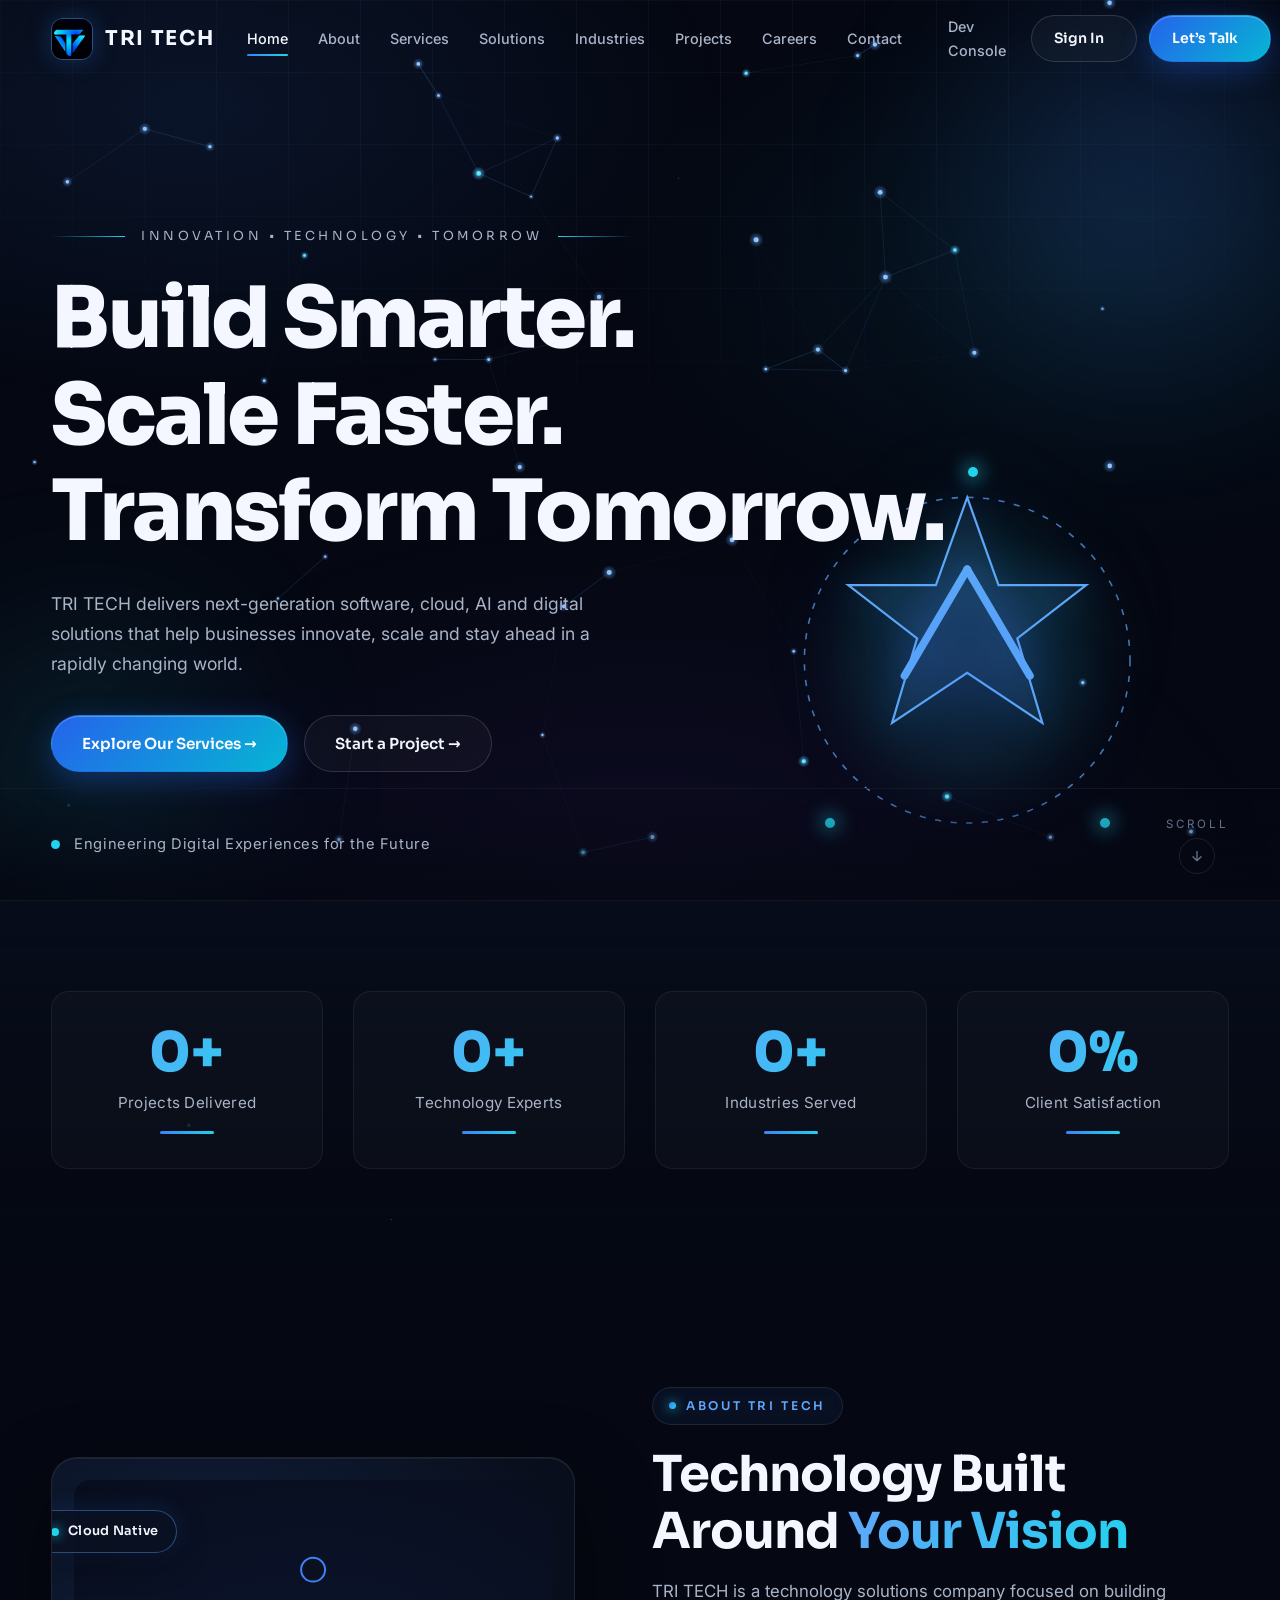
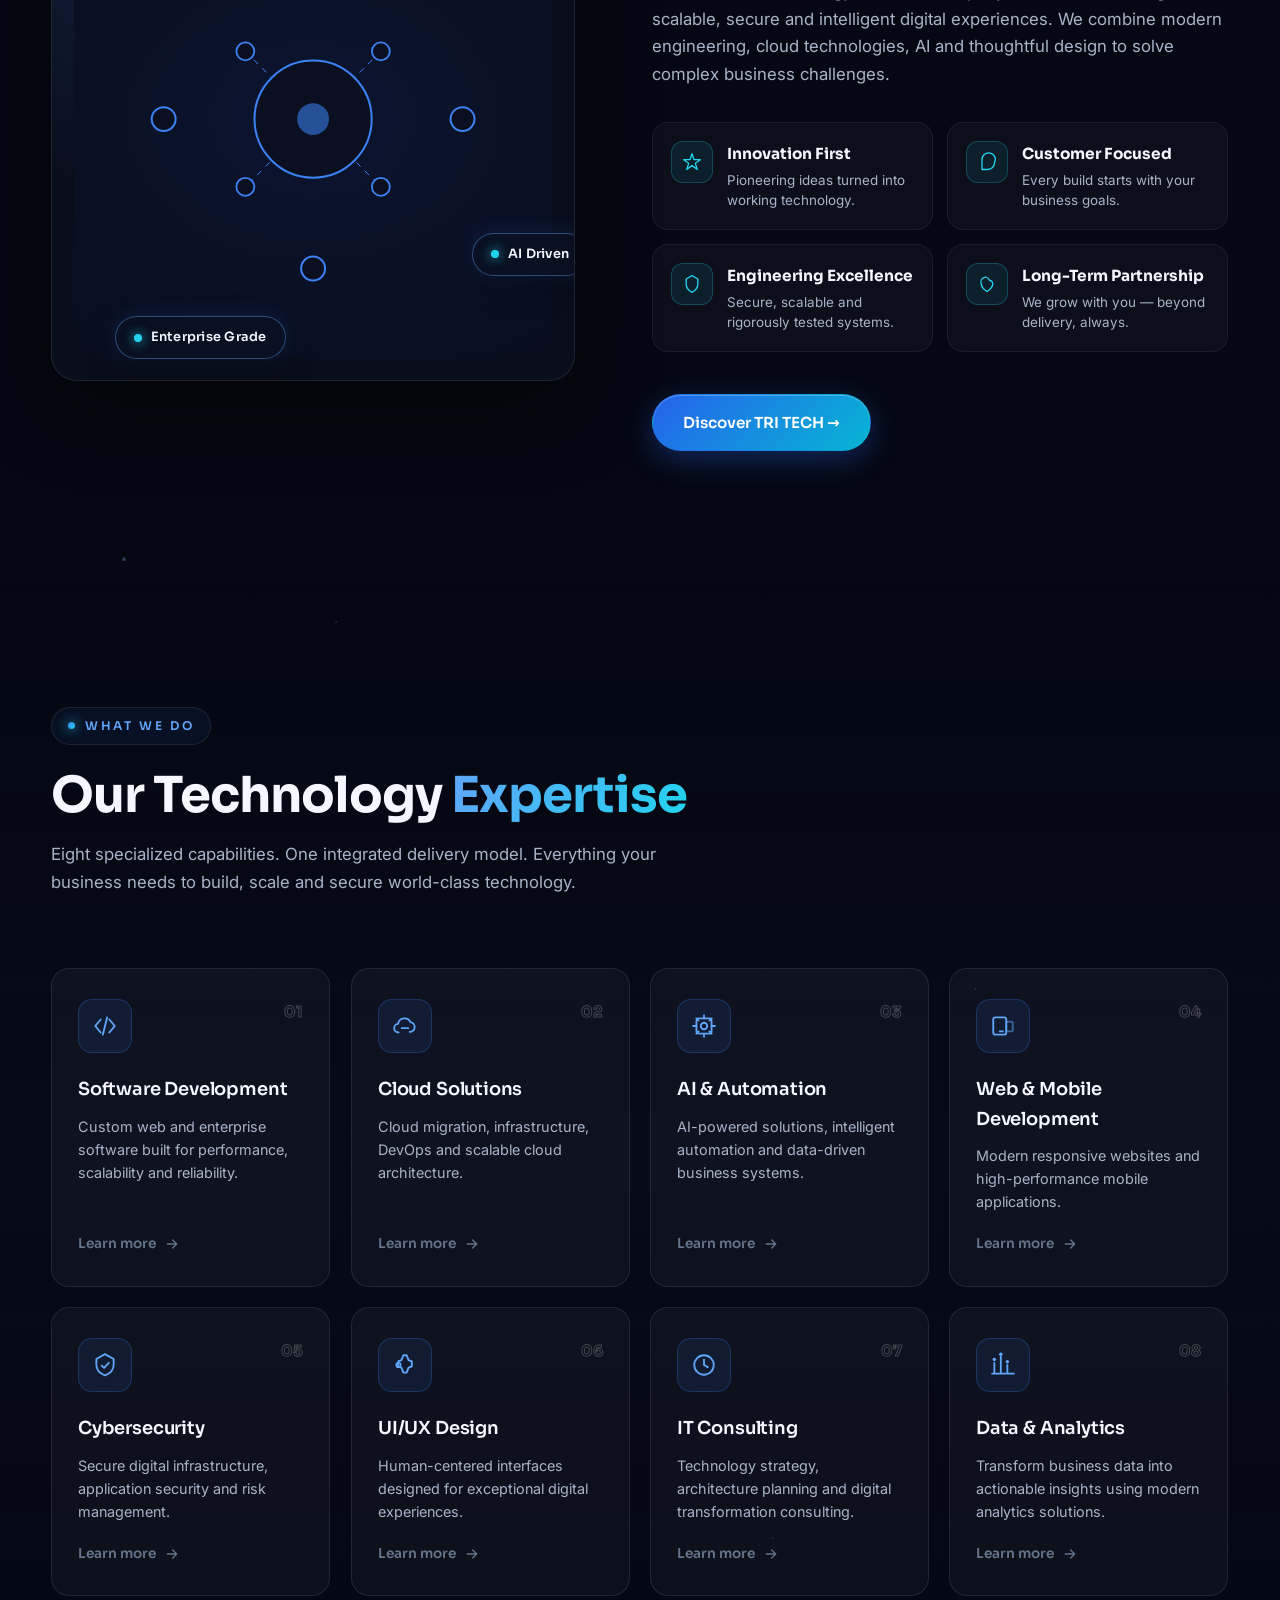
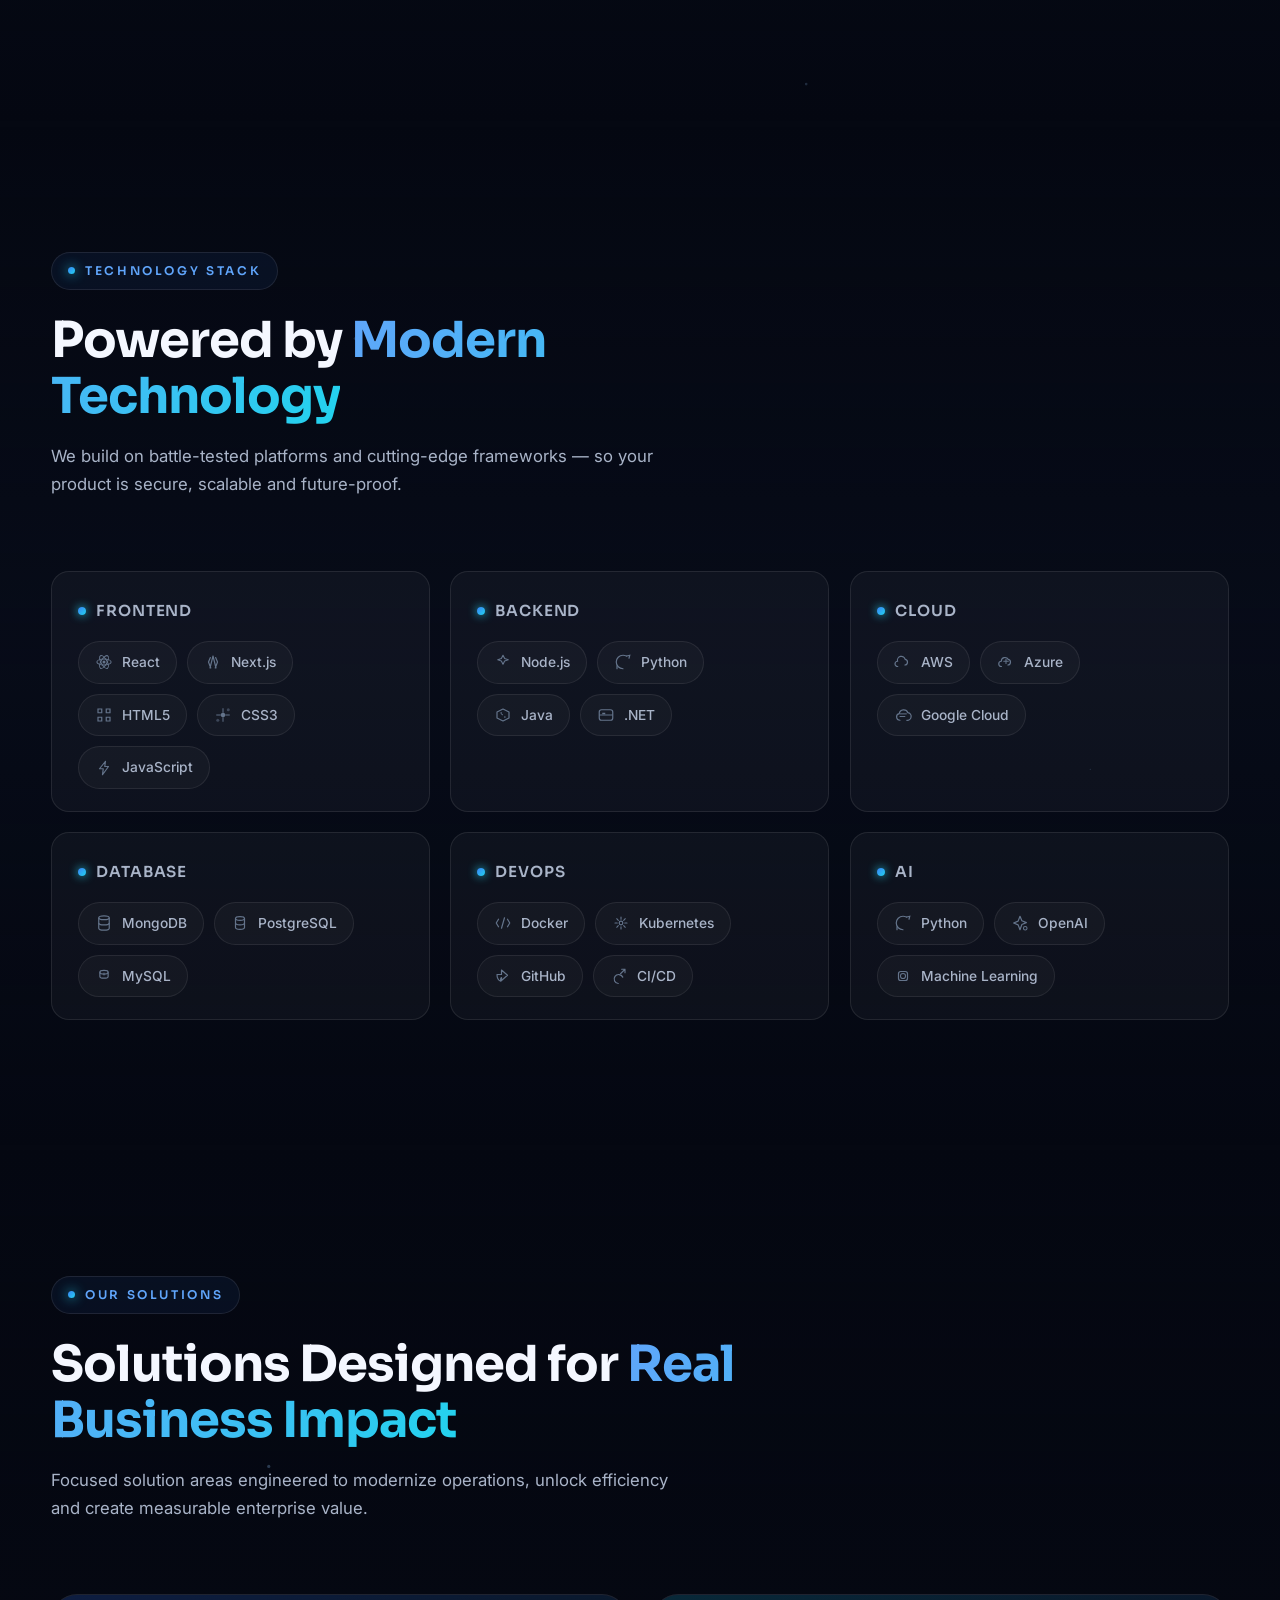
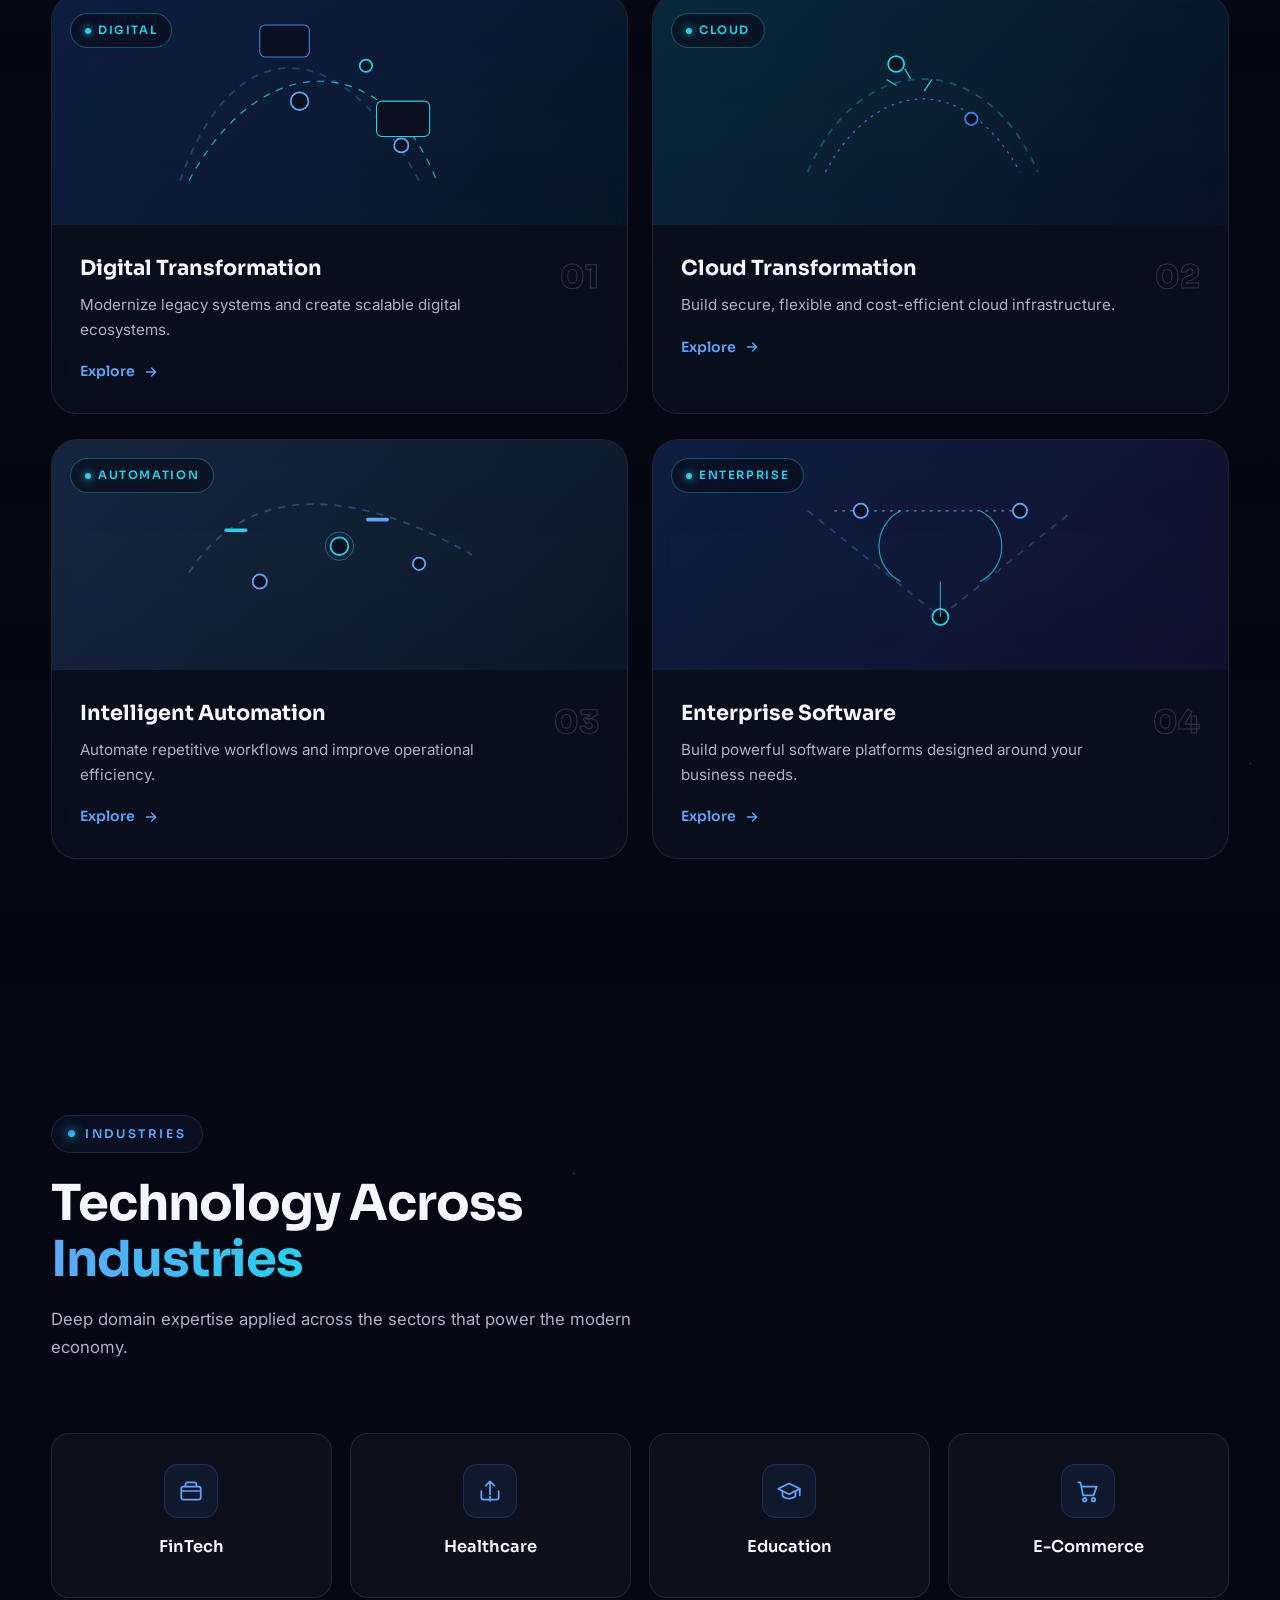
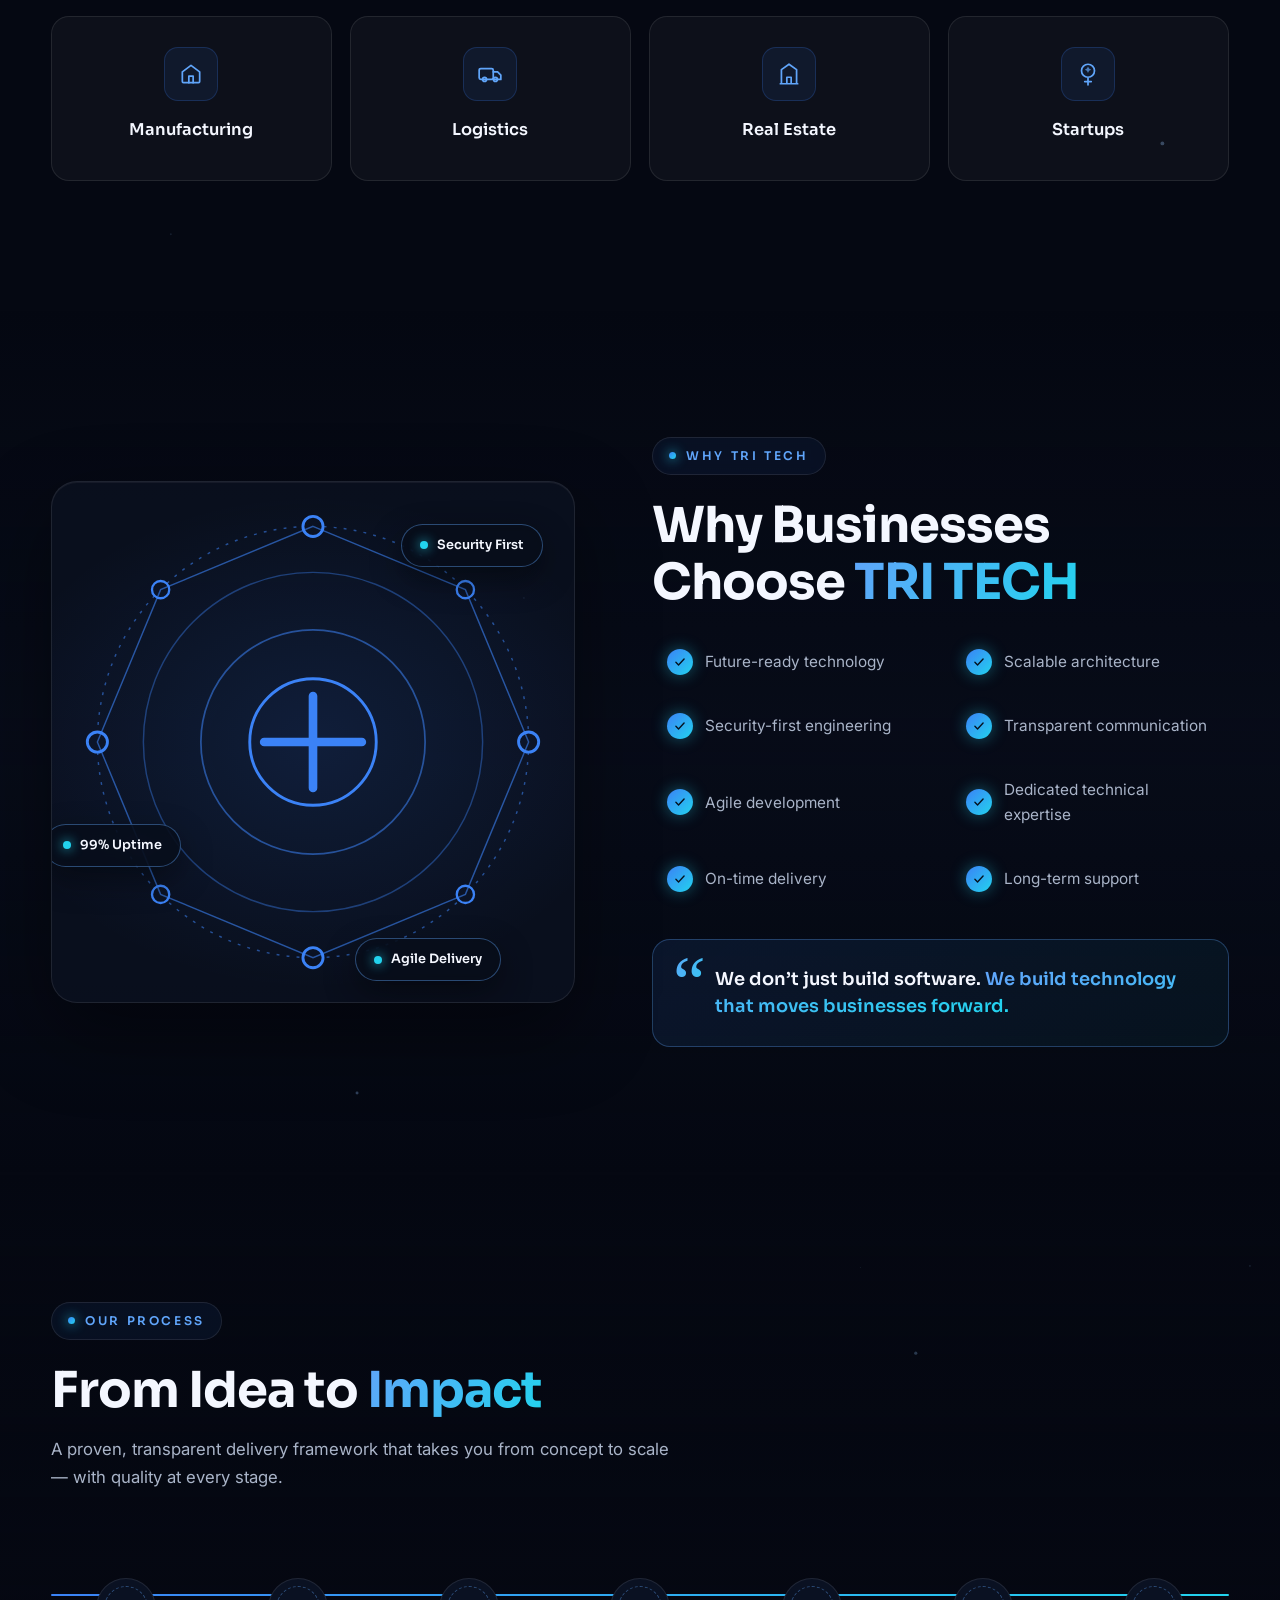
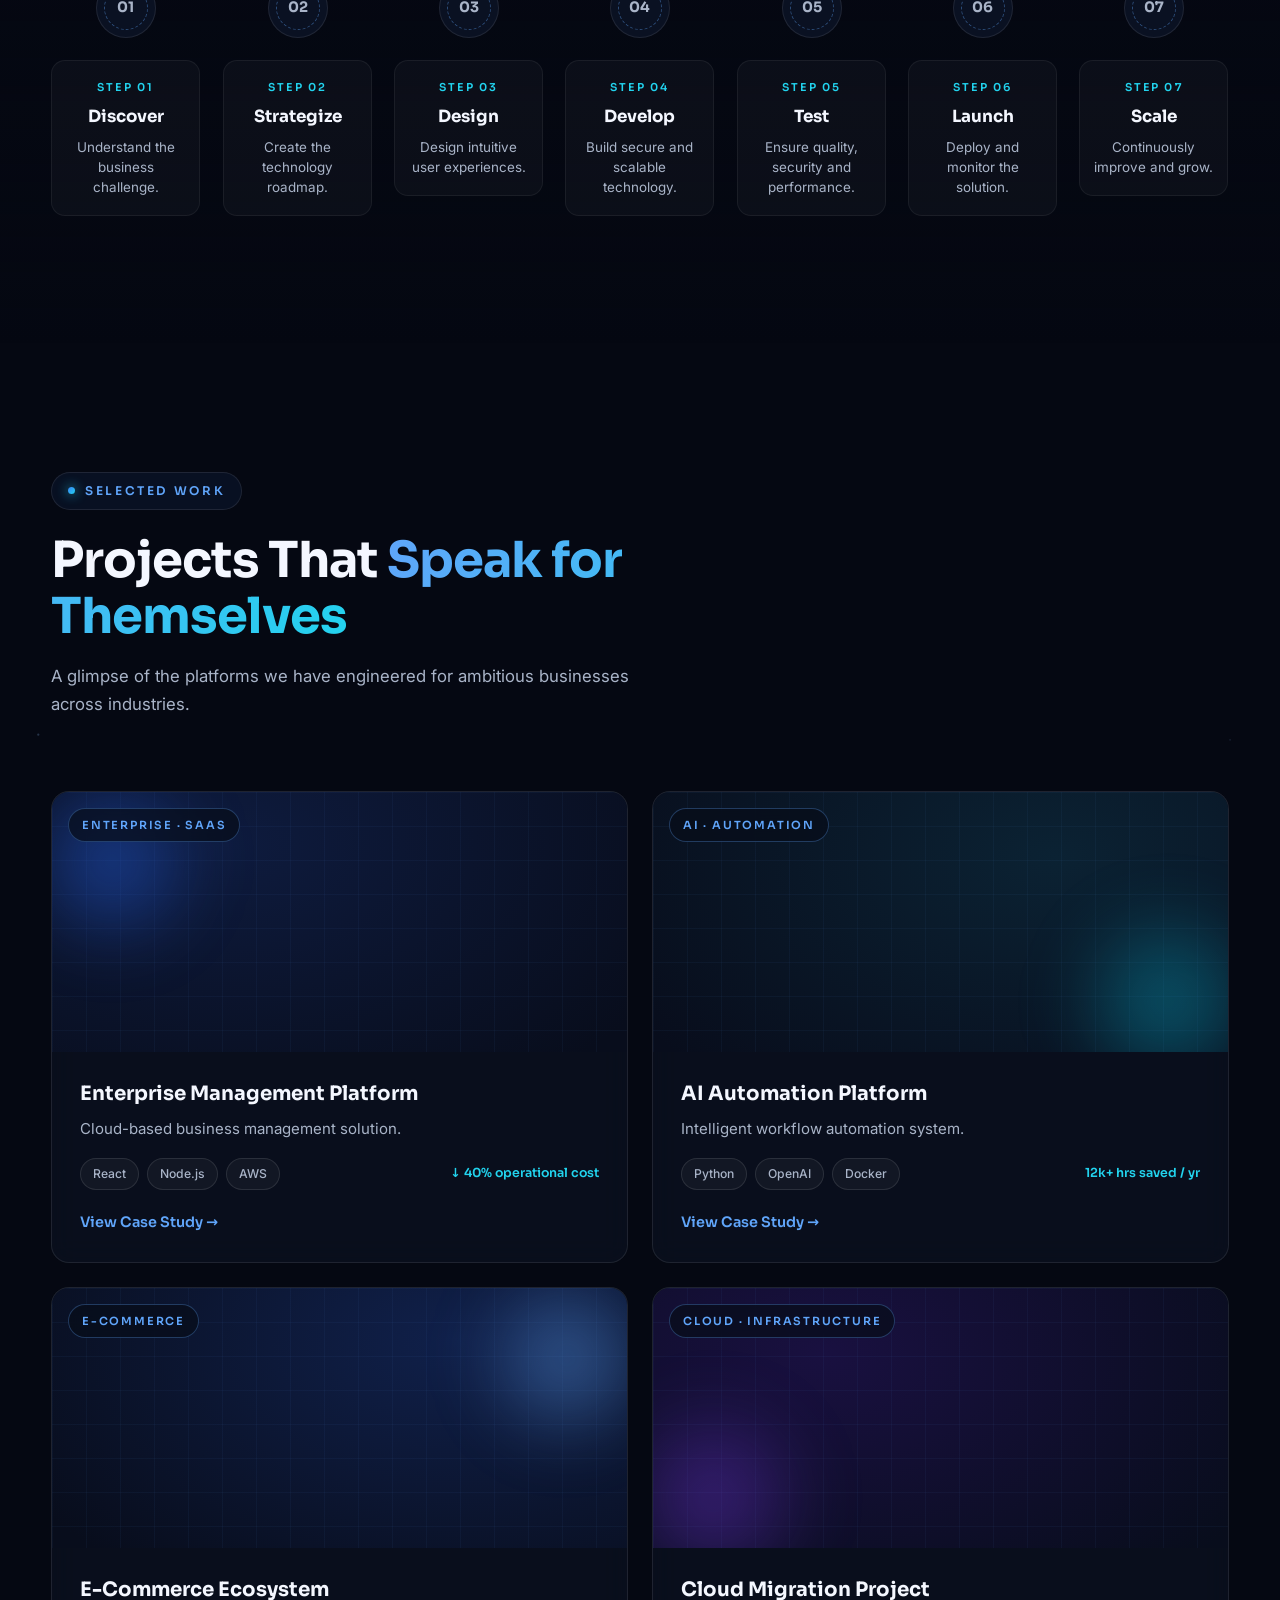
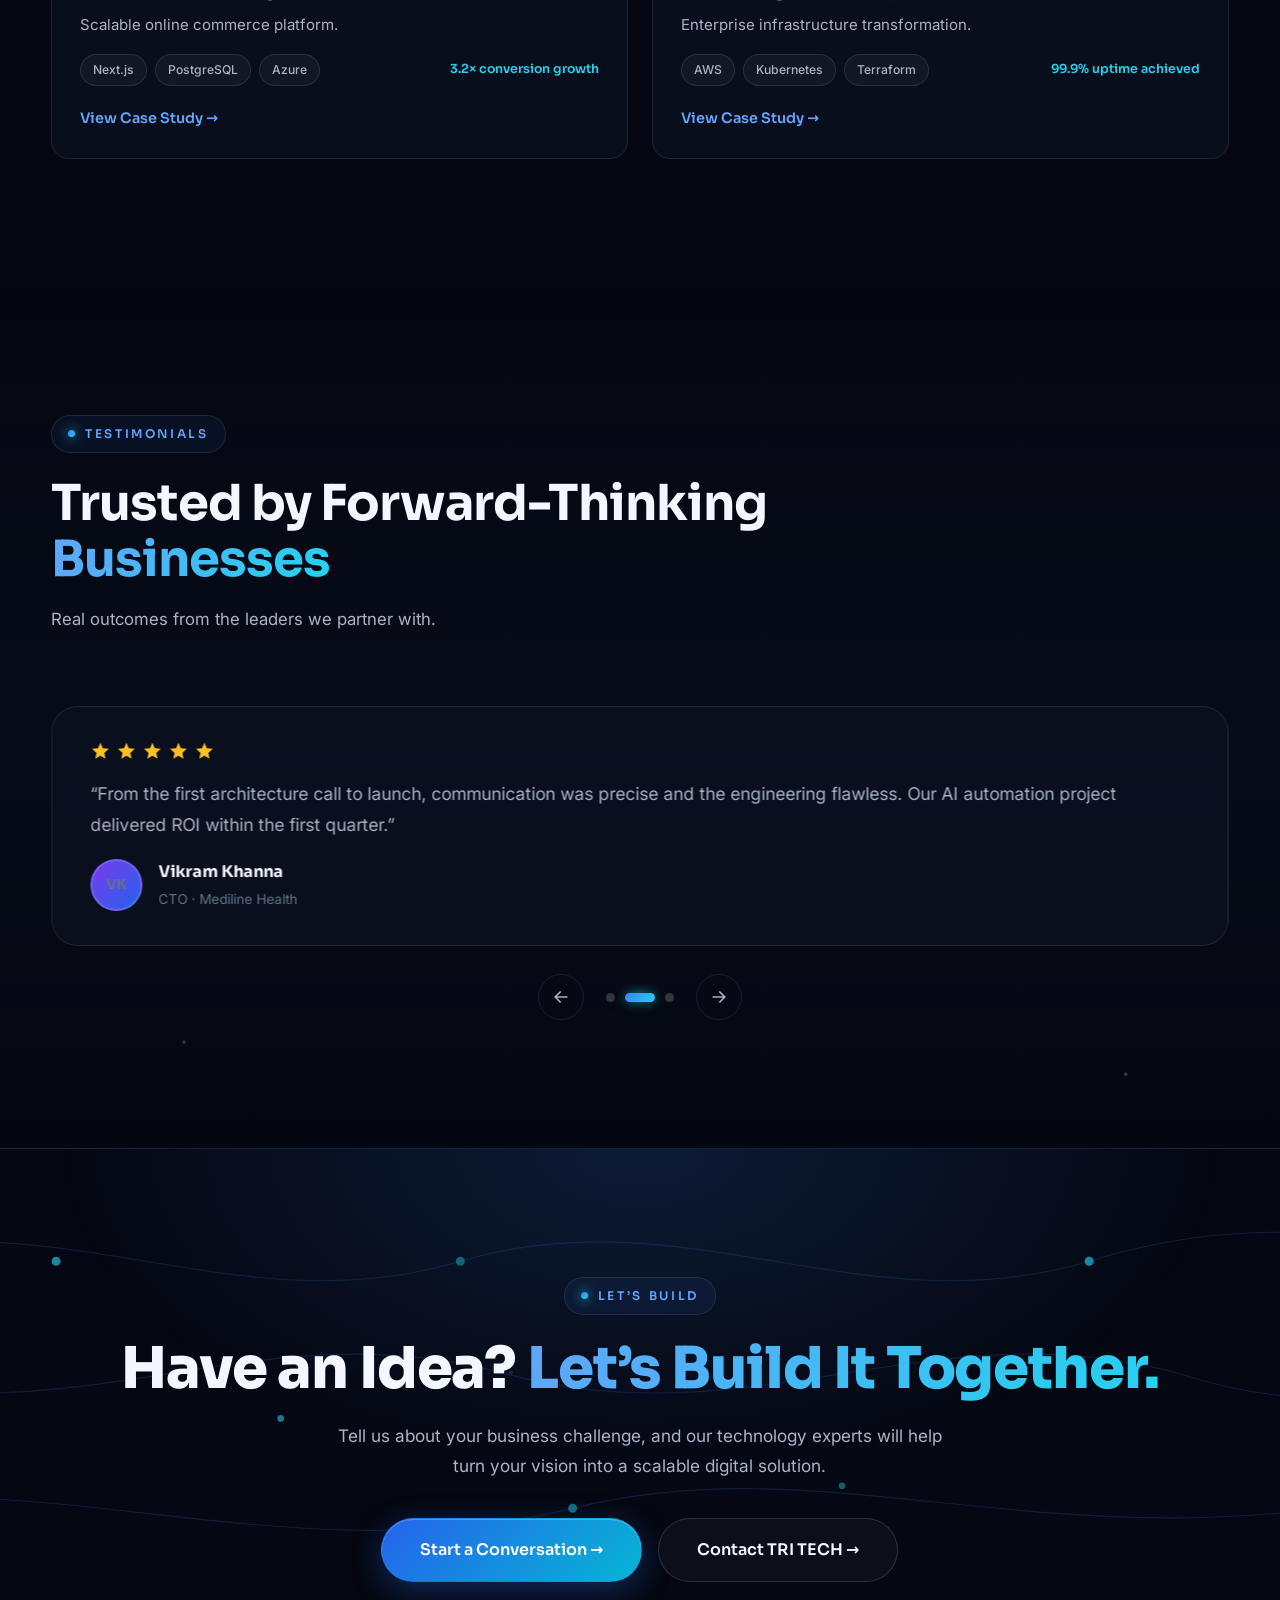
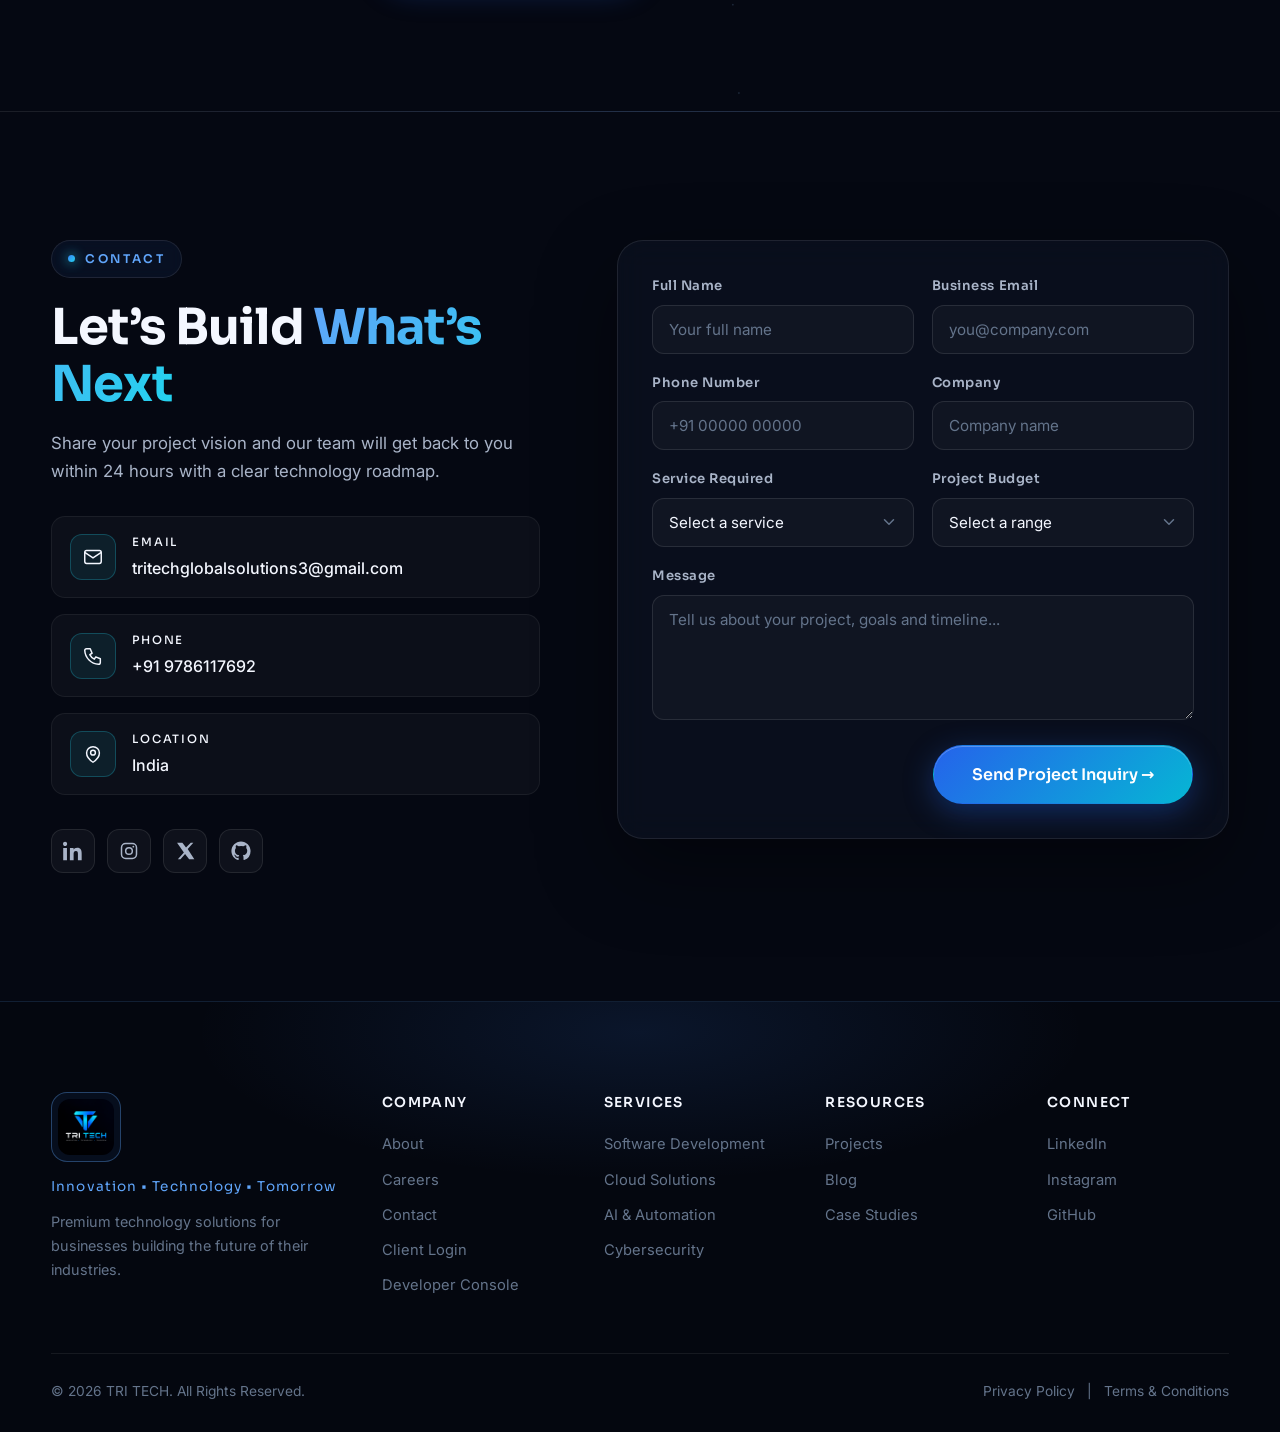
==== commit e91c7829: "Add Website Editor for developers; dev login goes straight to edit access" ====
--- a/index.html
+++ b/index.html
@@ -58,7 +58,7 @@
   }
   </script>
 
-  <link rel="stylesheet" href="css/styles.css?v=2" />
+  <link rel="stylesheet" href="css/styles.css?v=3" />
   <noscript>
     <style>
       .preloader { display: none !important; }
@@ -206,12 +206,12 @@
       </div>
 
       <h1 class="hero-title" id="hero-title">
-        <span class="line-mask"><span class="word reveal-word">Build Smarter.</span></span>
-        <span class="line-mask"><span class="word reveal-word">Scale Faster.</span></span>
-        <span class="line-mask"><span class="word reveal-word gradient-word reveal-word">Transform Tomorrow.</span></span>
+        <span class="line-mask"><span class="word reveal-word" data-edit="hero-title-1">Build Smarter.</span></span>
+        <span class="line-mask"><span class="word reveal-word" data-edit="hero-title-2">Scale Faster.</span></span>
+        <span class="line-mask"><span class="word reveal-word gradient-word reveal-word" data-edit="hero-title-3">Transform Tomorrow.</span></span>
       </h1>
 
-      <p class="hero-sub reveal">TRI TECH delivers next-generation software, cloud, AI and digital solutions that help businesses innovate, scale and stay ahead in a rapidly changing world.</p>
+      <p class="hero-sub reveal" data-edit="hero-sub">TRI TECH delivers next-generation software, cloud, AI and digital solutions that help businesses innovate, scale and stay ahead in a rapidly changing world.</p>
 
       <div class="hero-cta reveal">
         <a href="#services" class="btn btn-primary magnetic">Explore Our Services →</a>
@@ -236,28 +236,28 @@
     <div class="container stats-grid">
       <div class="stat-item reveal">
         <div class="stat-number">
-          <span class="counter" data-count="0">0</span><span class="stat-suffix">+</span>
+          <span class="counter" data-count="0" data-edit="stat-projects">0</span><span class="stat-suffix">+</span>
         </div>
         <div class="stat-label">Projects Delivered</div>
         <div class="stat-bar"><span></span></div>
       </div>
       <div class="stat-item reveal" style="--delay:.1s">
         <div class="stat-number">
-          <span class="counter" data-count="0">0</span><span class="stat-suffix">+</span>
+          <span class="counter" data-count="0" data-edit="stat-experts">0</span><span class="stat-suffix">+</span>
         </div>
         <div class="stat-label">Technology Experts</div>
         <div class="stat-bar"><span></span></div>
       </div>
       <div class="stat-item reveal" style="--delay:.2s">
         <div class="stat-number">
-          <span class="counter" data-count="0">0</span><span class="stat-suffix">+</span>
+          <span class="counter" data-count="0" data-edit="stat-industries">0</span><span class="stat-suffix">+</span>
         </div>
         <div class="stat-label">Industries Served</div>
         <div class="stat-bar"><span></span></div>
       </div>
       <div class="stat-item reveal" style="--delay:.3s">
         <div class="stat-number">
-          <span class="counter" data-count="0">0</span><span class="stat-suffix">%</span>
+          <span class="counter" data-count="0" data-edit="stat-satisfaction">0</span><span class="stat-suffix">%</span>
         </div>
         <div class="stat-label">Client Satisfaction</div>
         <div class="stat-bar"><span></span></div>
@@ -1062,11 +1062,11 @@
         <ul class="contact-details reveal">
           <li>
             <span class="c-icon"><svg viewBox="0 0 24 24" fill="none" aria-hidden="true"><rect x="3" y="5" width="18" height="14" rx="2" stroke="currentColor" stroke-width="1.6"/><path d="M3 7l9 6 9-6" stroke="currentColor" stroke-width="1.6"/></svg></span>
-            <div><span class="c-label">Email</span><a href="mailto:tritechglobalsolutions3@gmail.com">tritechglobalsolutions3@gmail.com</a></div>
+            <div><span class="c-label">Email</span><a href="mailto:tritechglobalsolutions3@gmail.com" data-edit="contact-email">tritechglobalsolutions3@gmail.com</a></div>
           </li>
           <li>
             <span class="c-icon"><svg viewBox="0 0 24 24" fill="none" aria-hidden="true"><path d="M5 4h4l2 5-2.5 1.5a11 11 0 005 5L15 13l5 2v4a2 2 0 01-2 2A16 16 0 013 6a2 2 0 012-2z" stroke="currentColor" stroke-width="1.6" stroke-linejoin="round"/></svg></span>
-            <div><span class="c-label">Phone</span><a href="tel:+919786117692">+91 9786117692</a></div>
+            <div><span class="c-label">Phone</span><a href="tel:+919786117692" data-edit="contact-phone">+91 9786117692</a></div>
           </li>
           <li>
             <span class="c-icon"><svg viewBox="0 0 24 24" fill="none" aria-hidden="true"><path d="M12 21s-7-4.5-7-10a7 7 0 1114 0c0 5.5-7 10-7 10z" stroke="currentColor" stroke-width="1.6"/><circle cx="12" cy="10.5" r="2.6" stroke="currentColor" stroke-width="1.6"/></svg></span>
@@ -1216,6 +1216,6 @@
     <svg viewBox="0 0 24 24" fill="none" aria-hidden="true"><path d="M12 19V5M6 11l6-6 6 6" stroke="currentColor" stroke-width="2" stroke-linecap="round" stroke-linejoin="round"/></svg>
   </button>
 
-  <script src="js/main.js?v=2" defer></script>
+  <script src="js/main.js?v=3" defer></script>
 </body>
 </html>
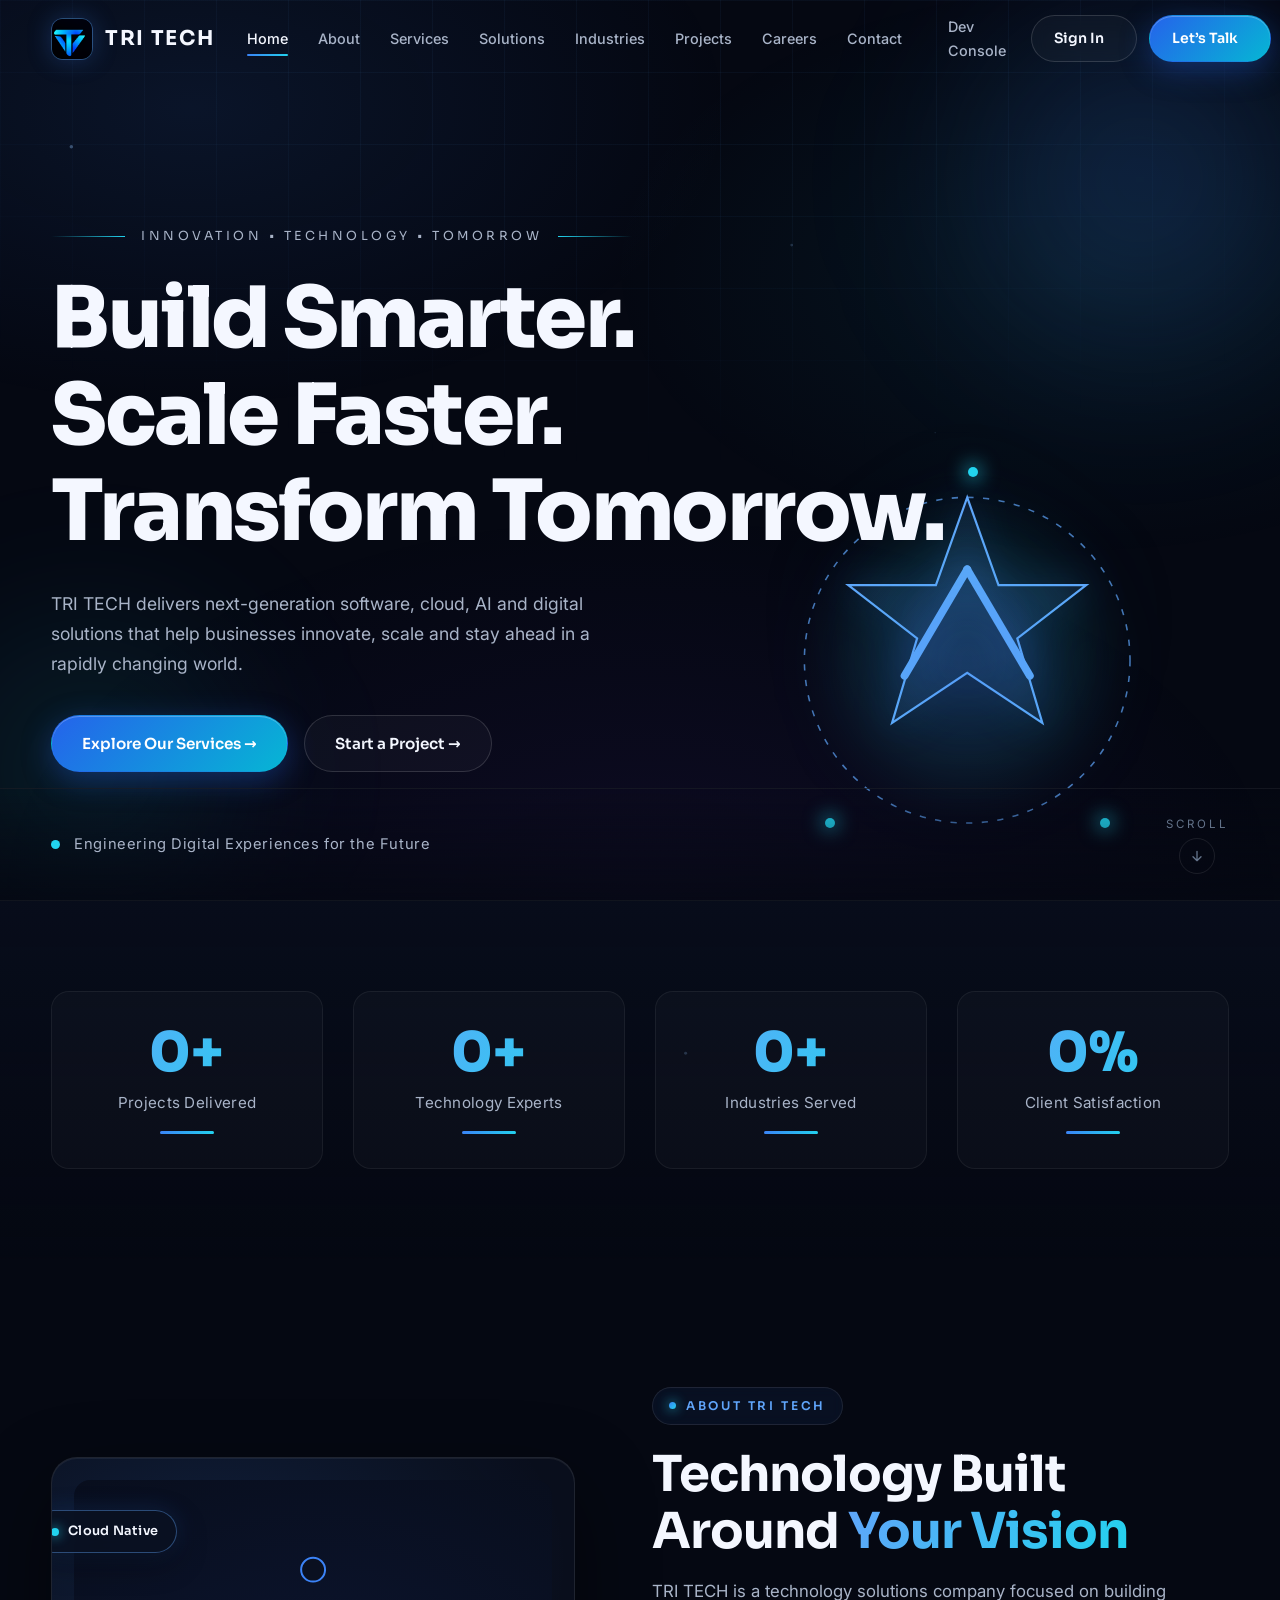
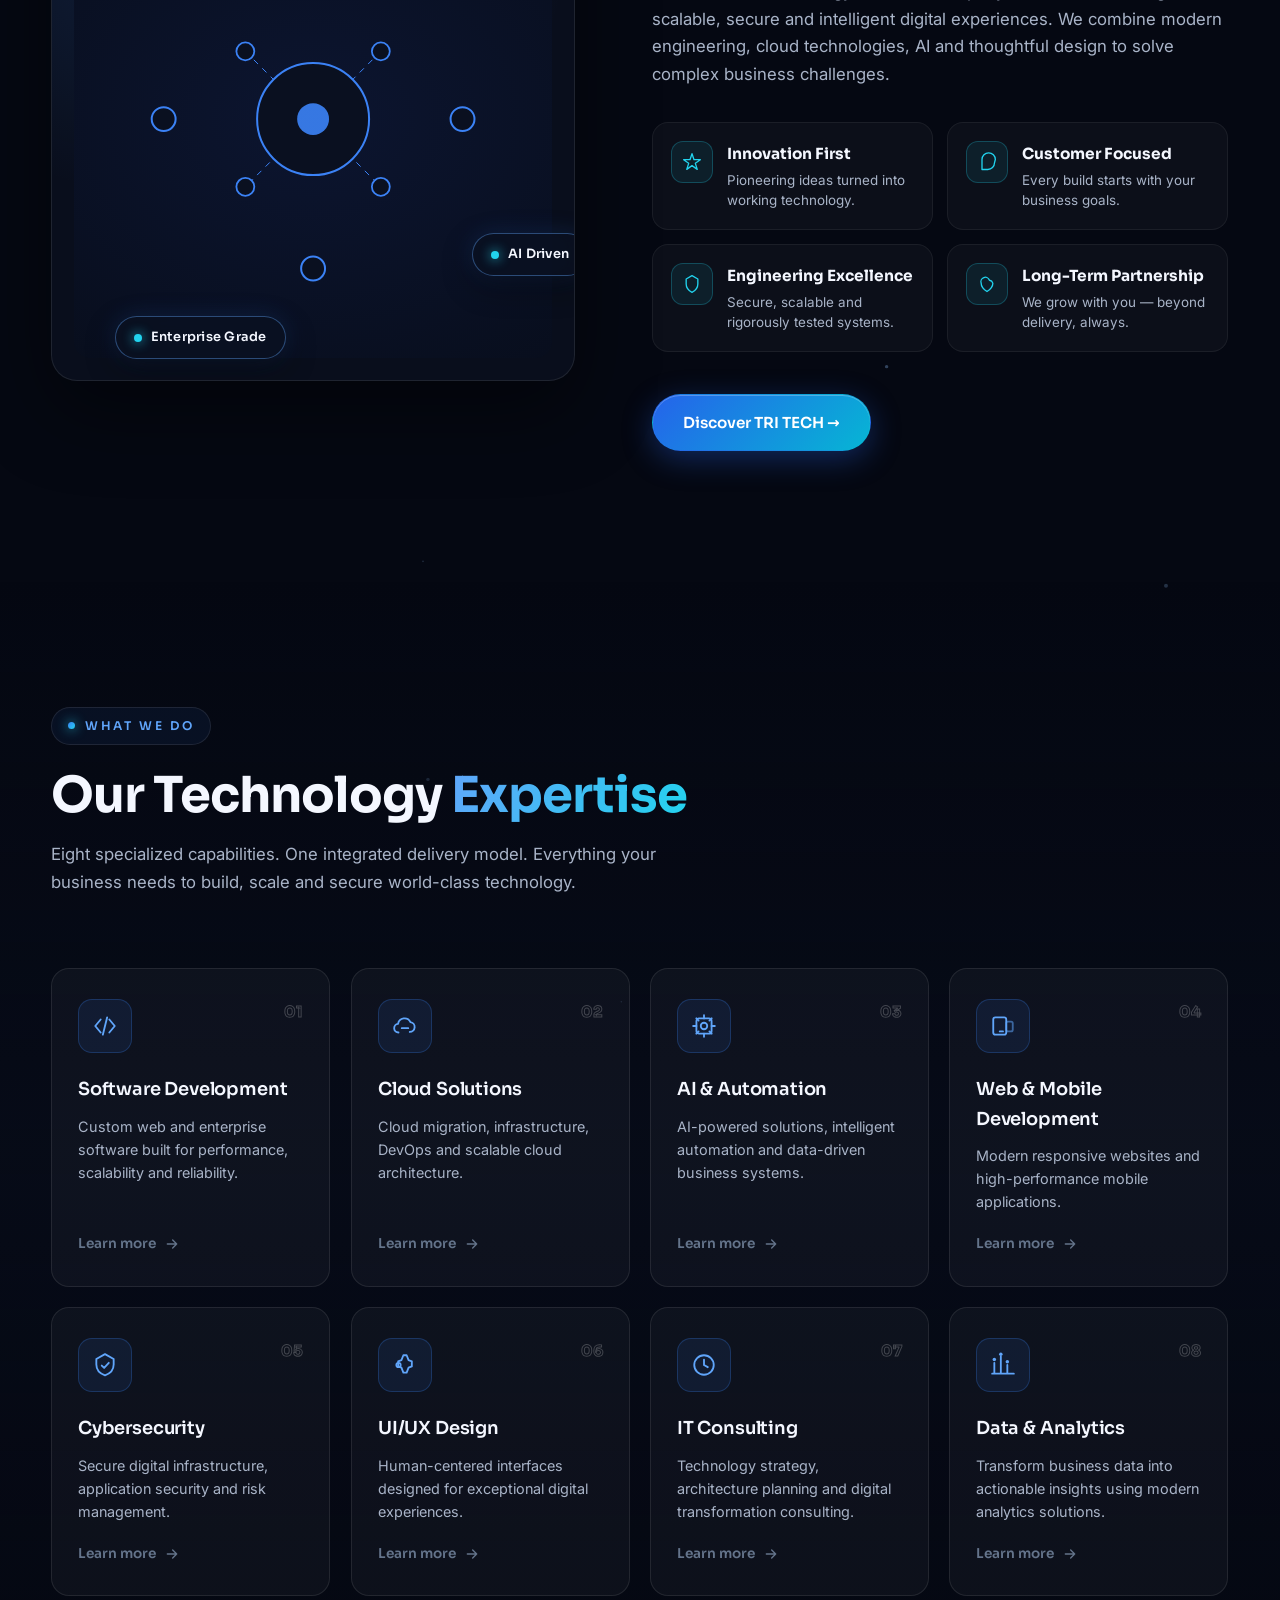
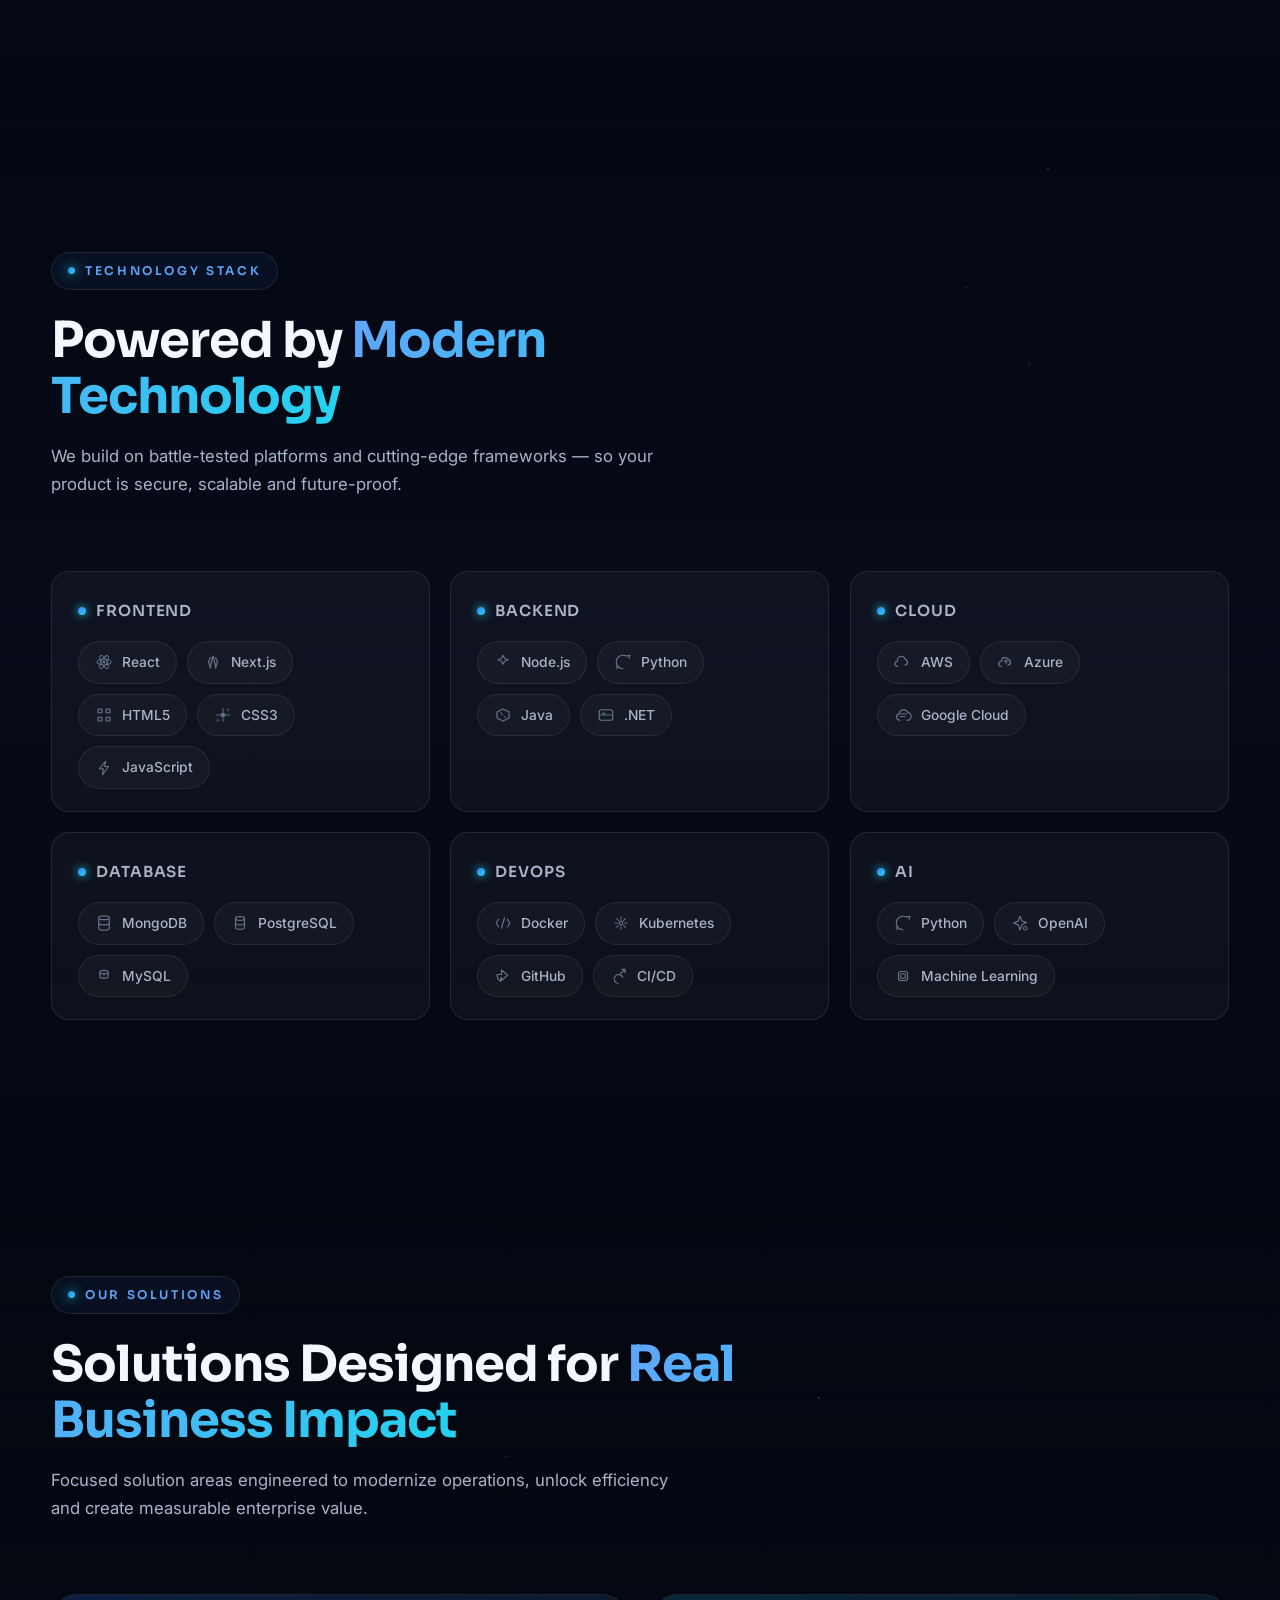
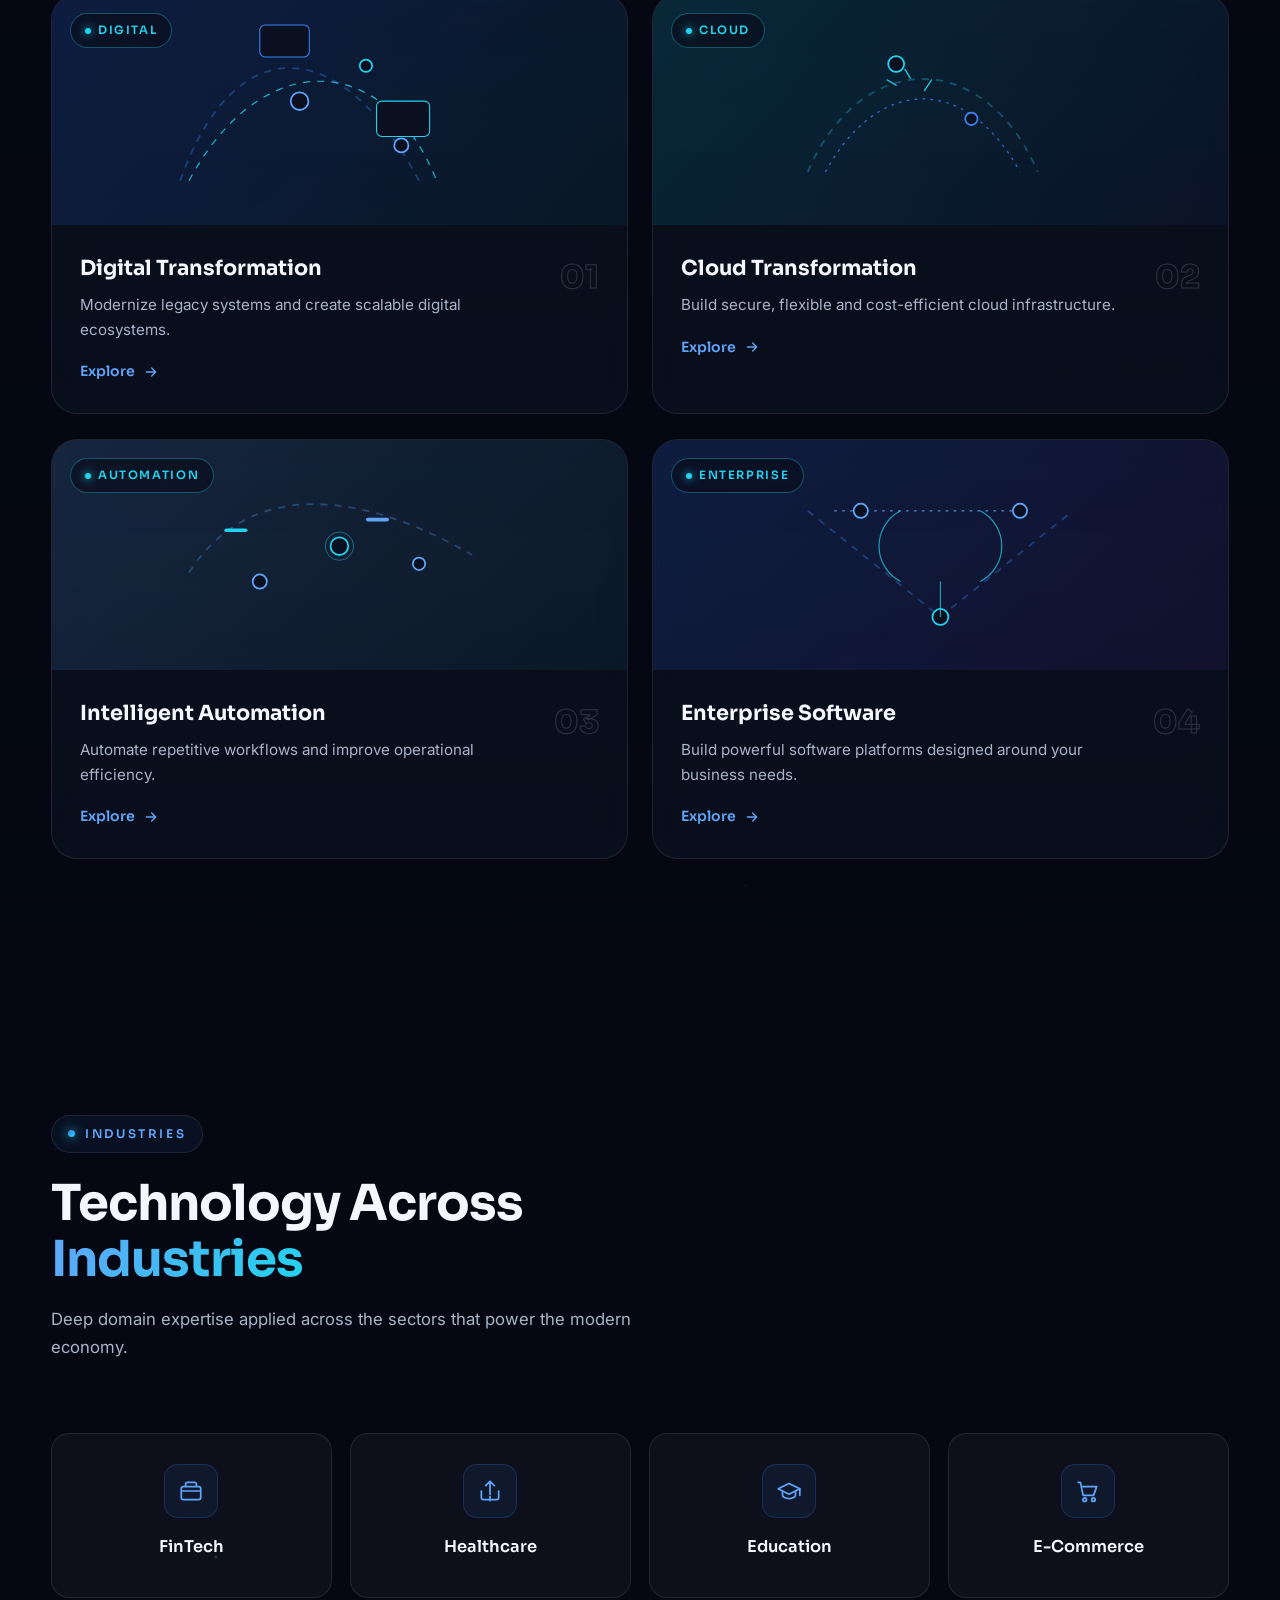
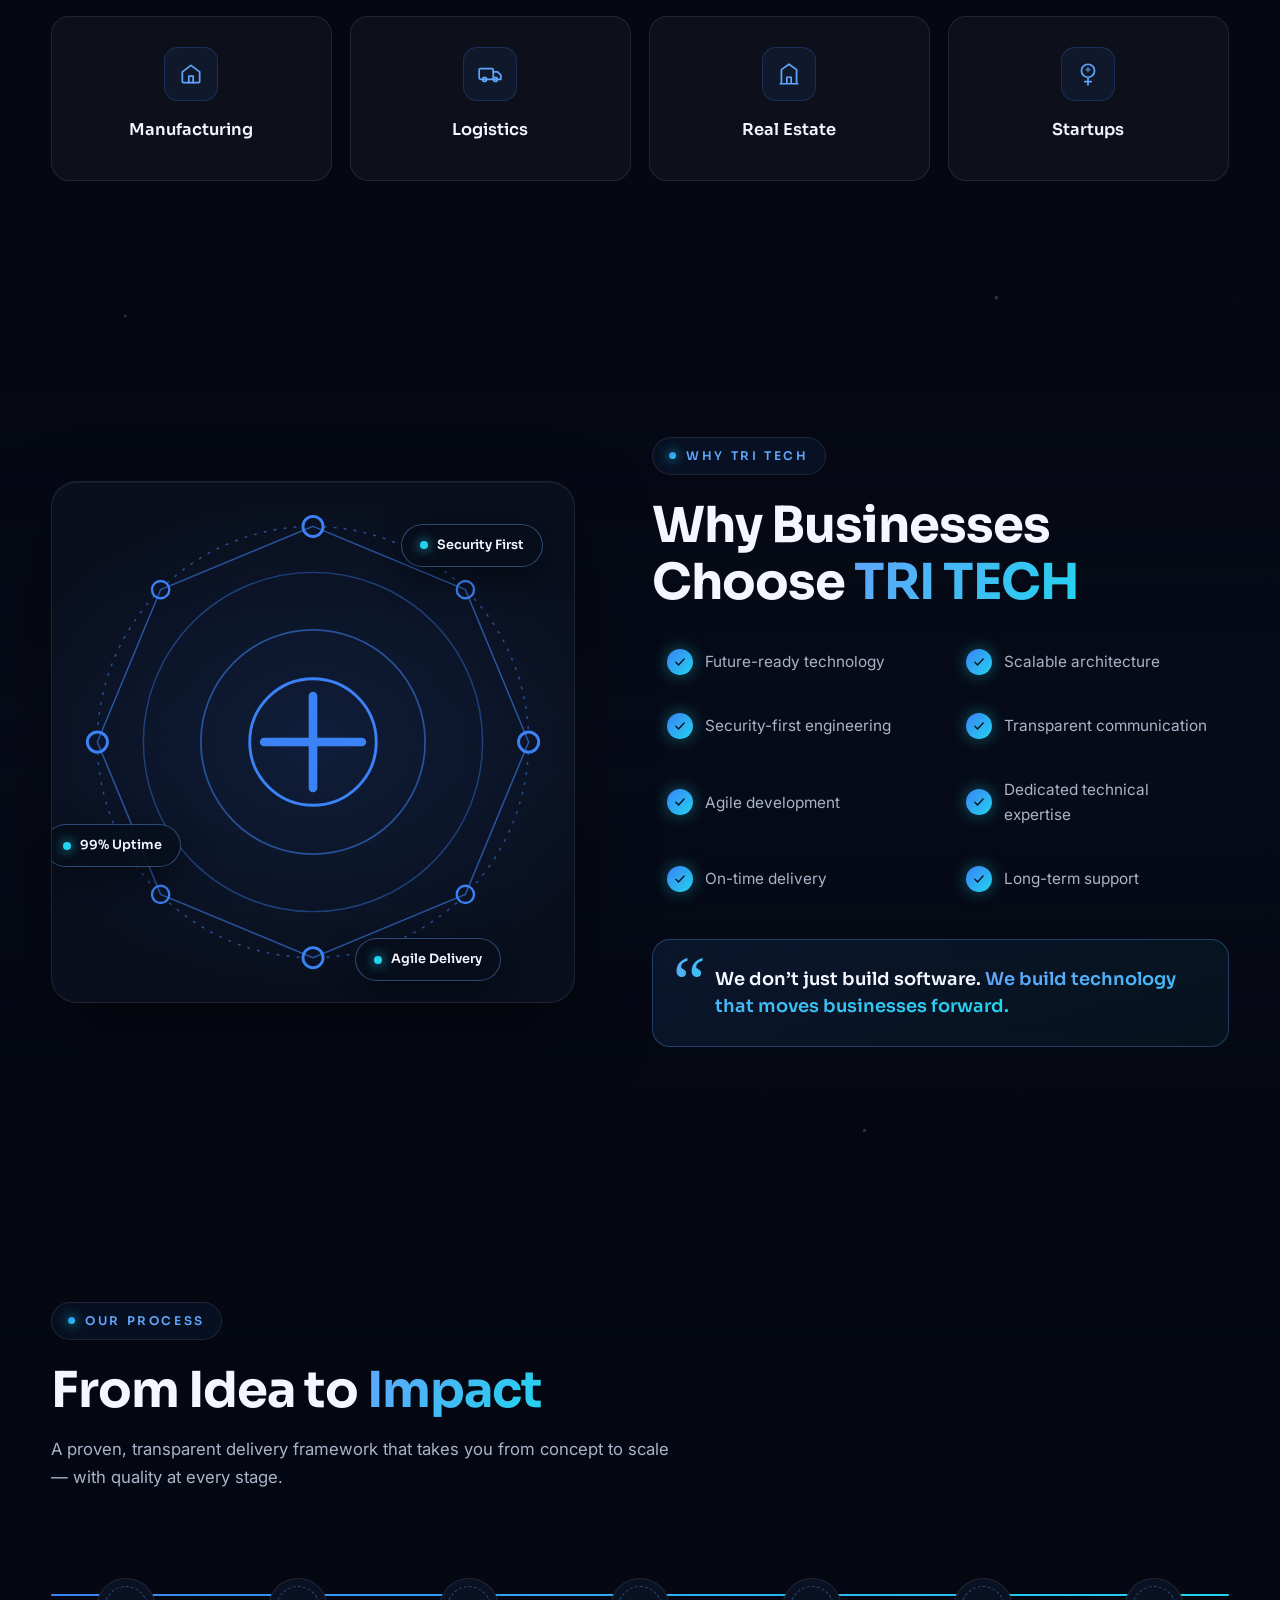
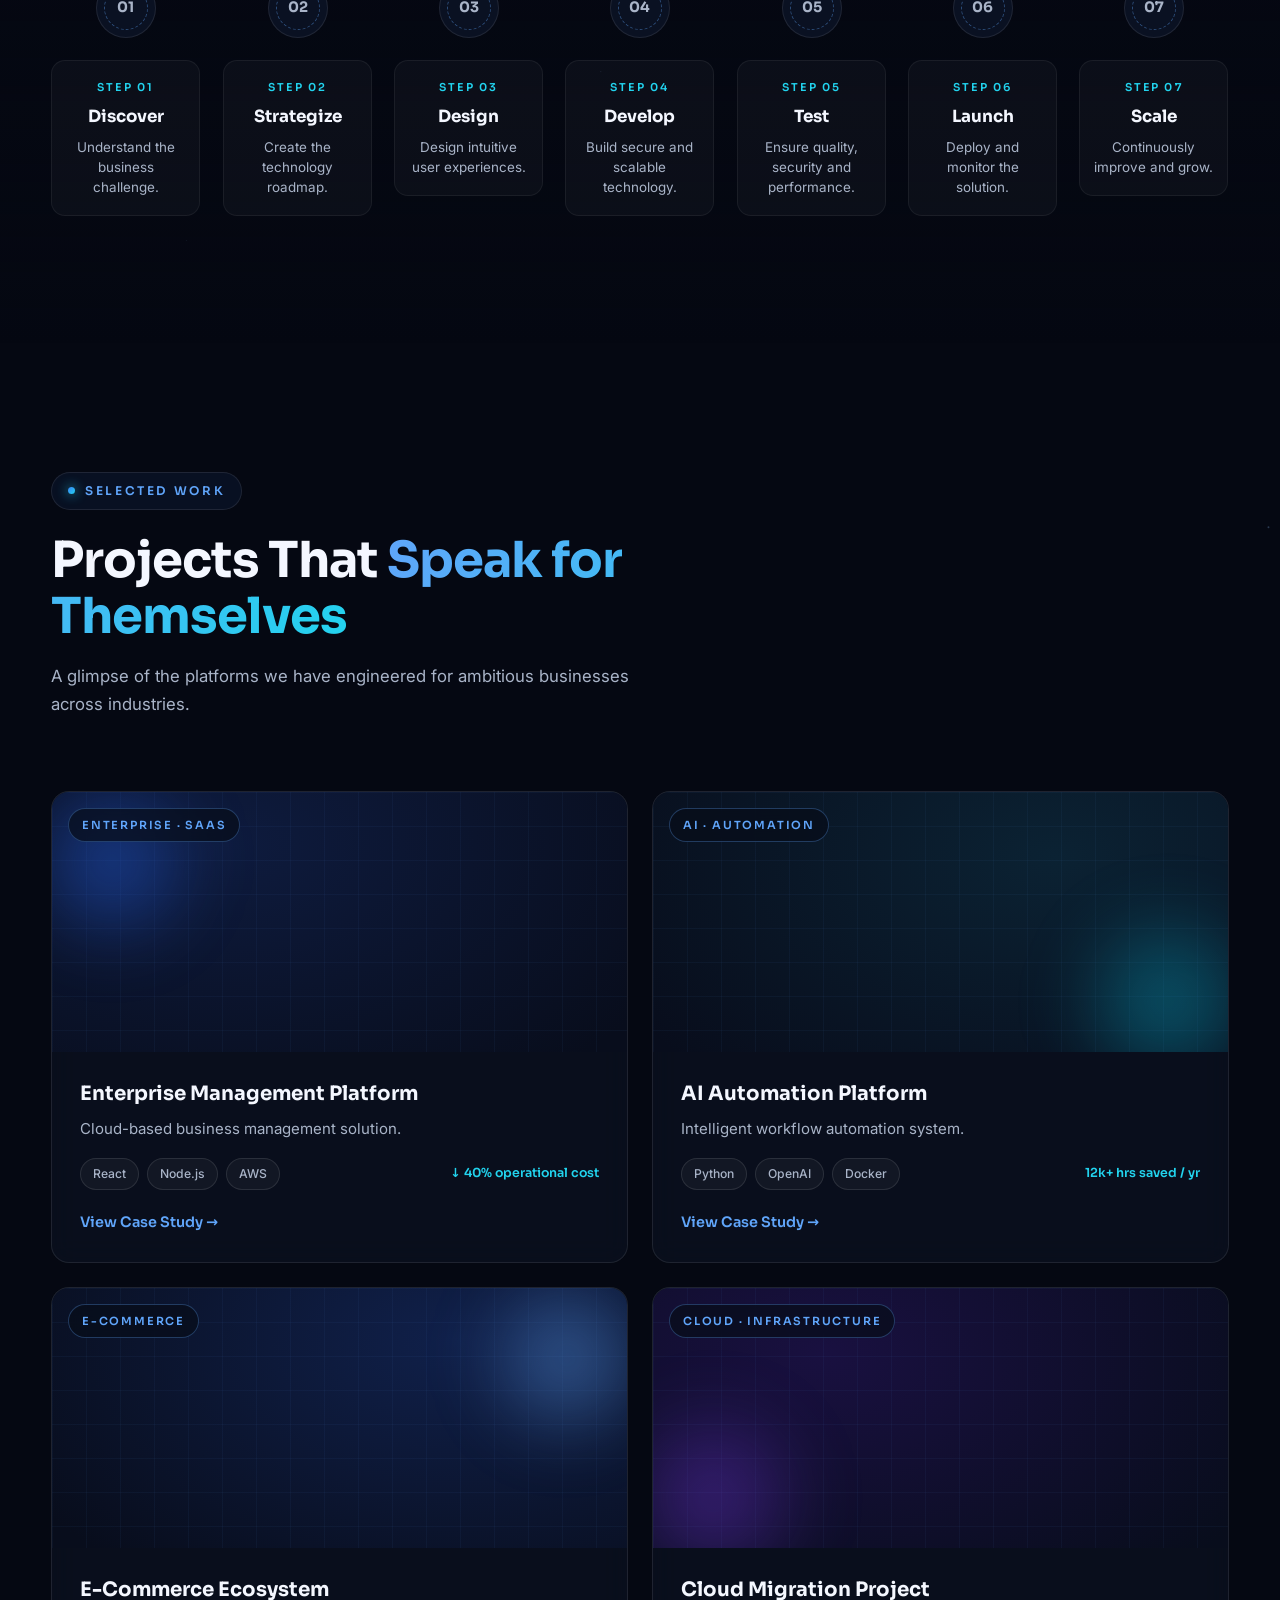
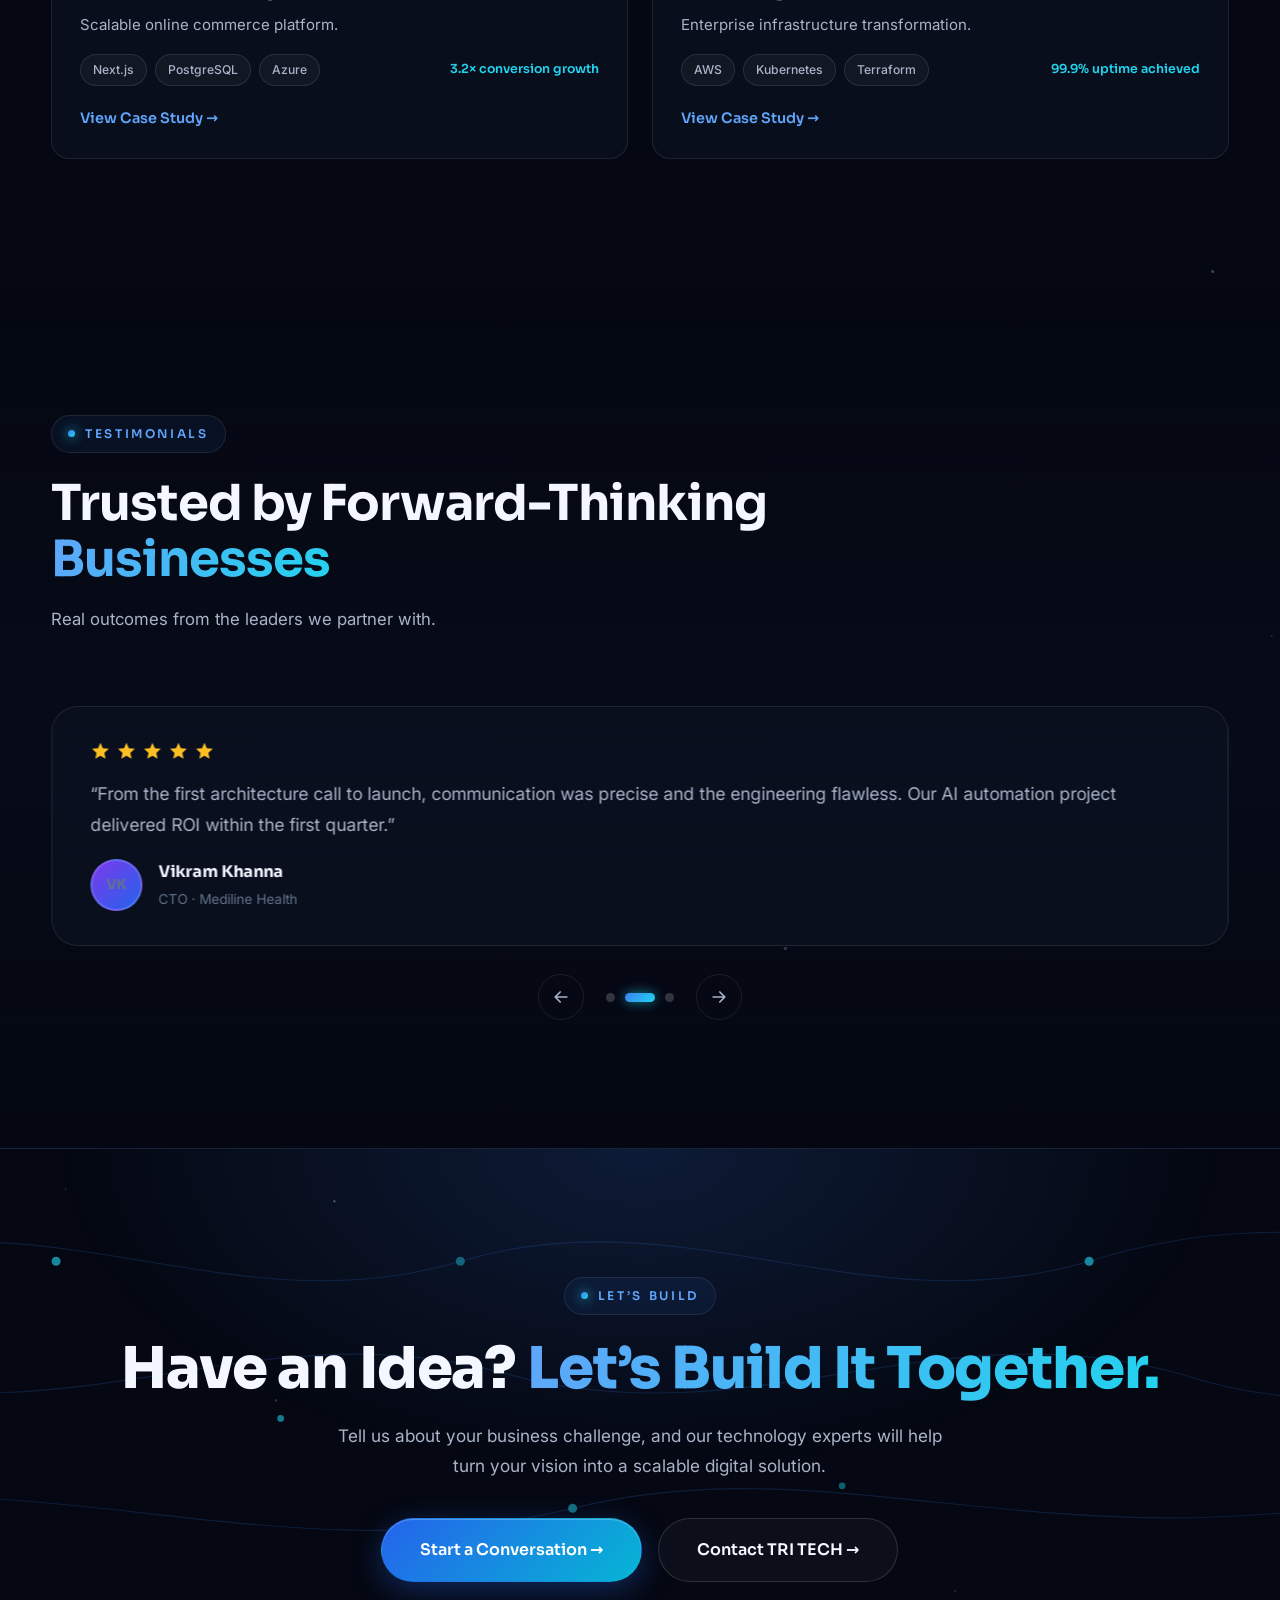
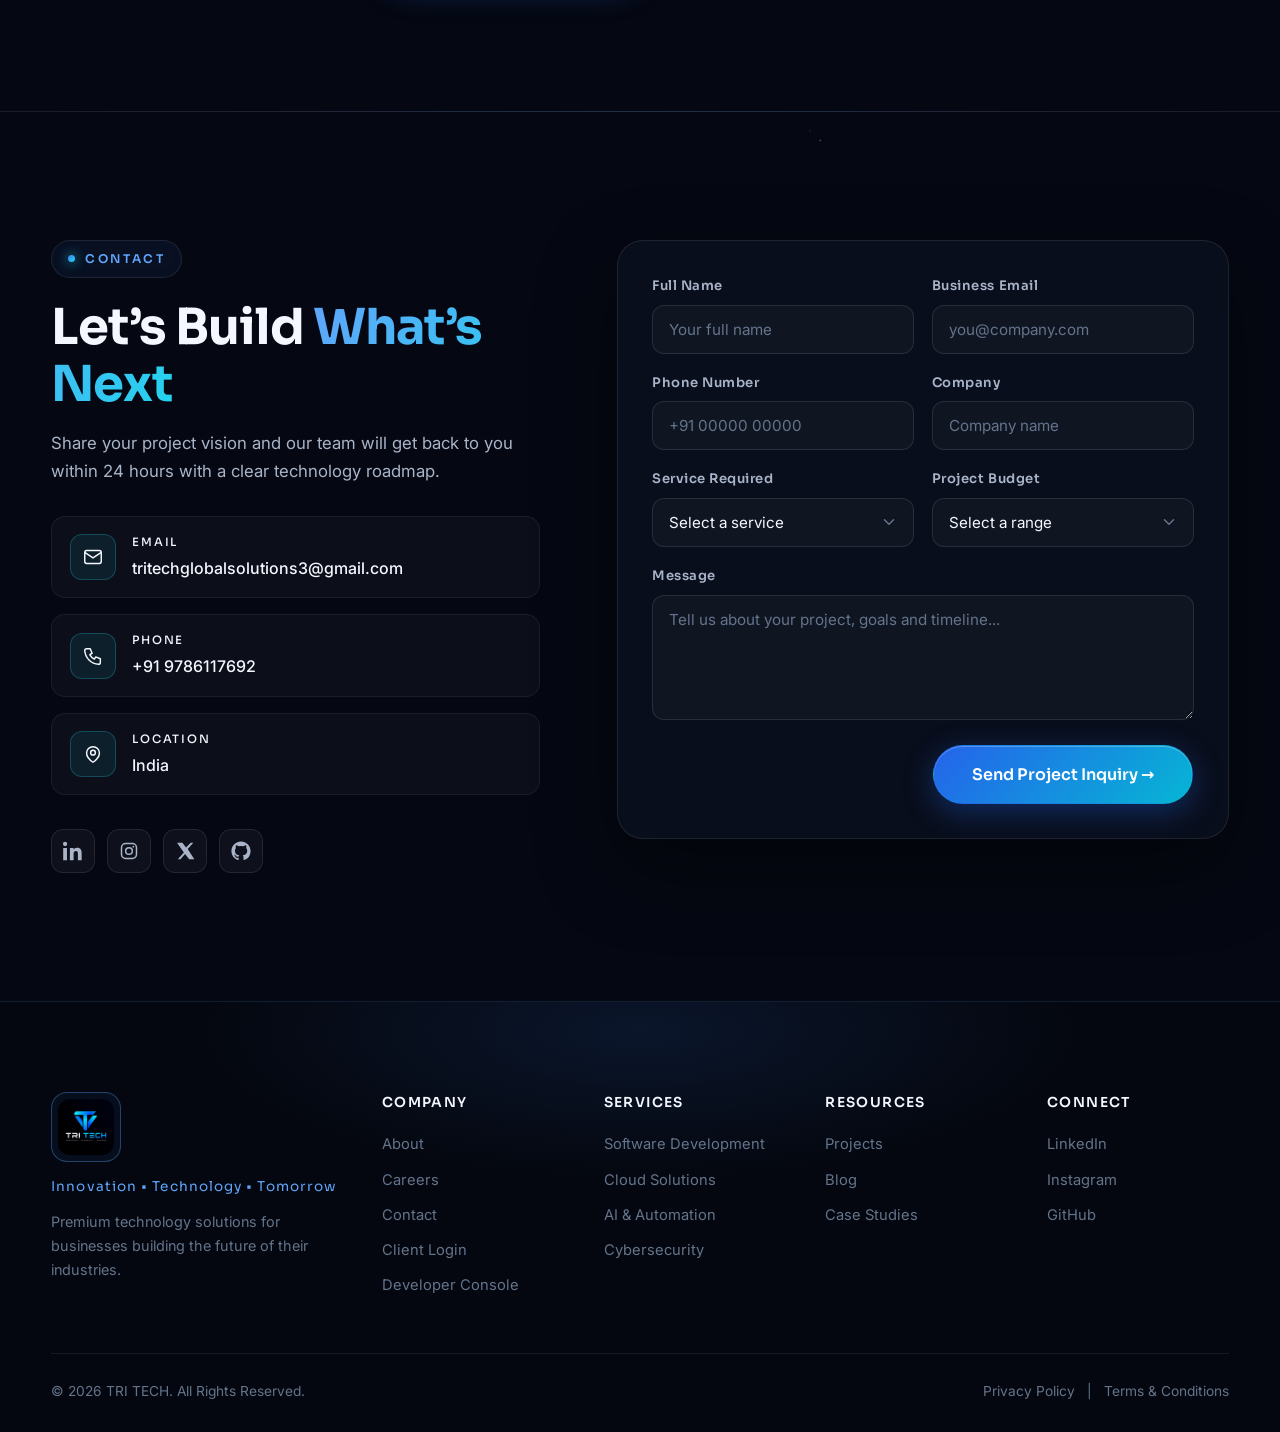
==== commit 7487e58b: "Strict email validation everywhere; fix contact form TDZ bug" ====
--- a/index.html
+++ b/index.html
@@ -58,7 +58,7 @@
   }
   </script>
 
-  <link rel="stylesheet" href="css/styles.css?v=3" />
+  <link rel="stylesheet" href="css/styles.css?v=4" />
   <noscript>
     <style>
       .preloader { display: none !important; }
@@ -1216,6 +1216,6 @@
     <svg viewBox="0 0 24 24" fill="none" aria-hidden="true"><path d="M12 19V5M6 11l6-6 6 6" stroke="currentColor" stroke-width="2" stroke-linecap="round" stroke-linejoin="round"/></svg>
   </button>
 
-  <script src="js/main.js?v=3" defer></script>
+  <script src="js/main.js?v=4" defer></script>
 </body>
 </html>
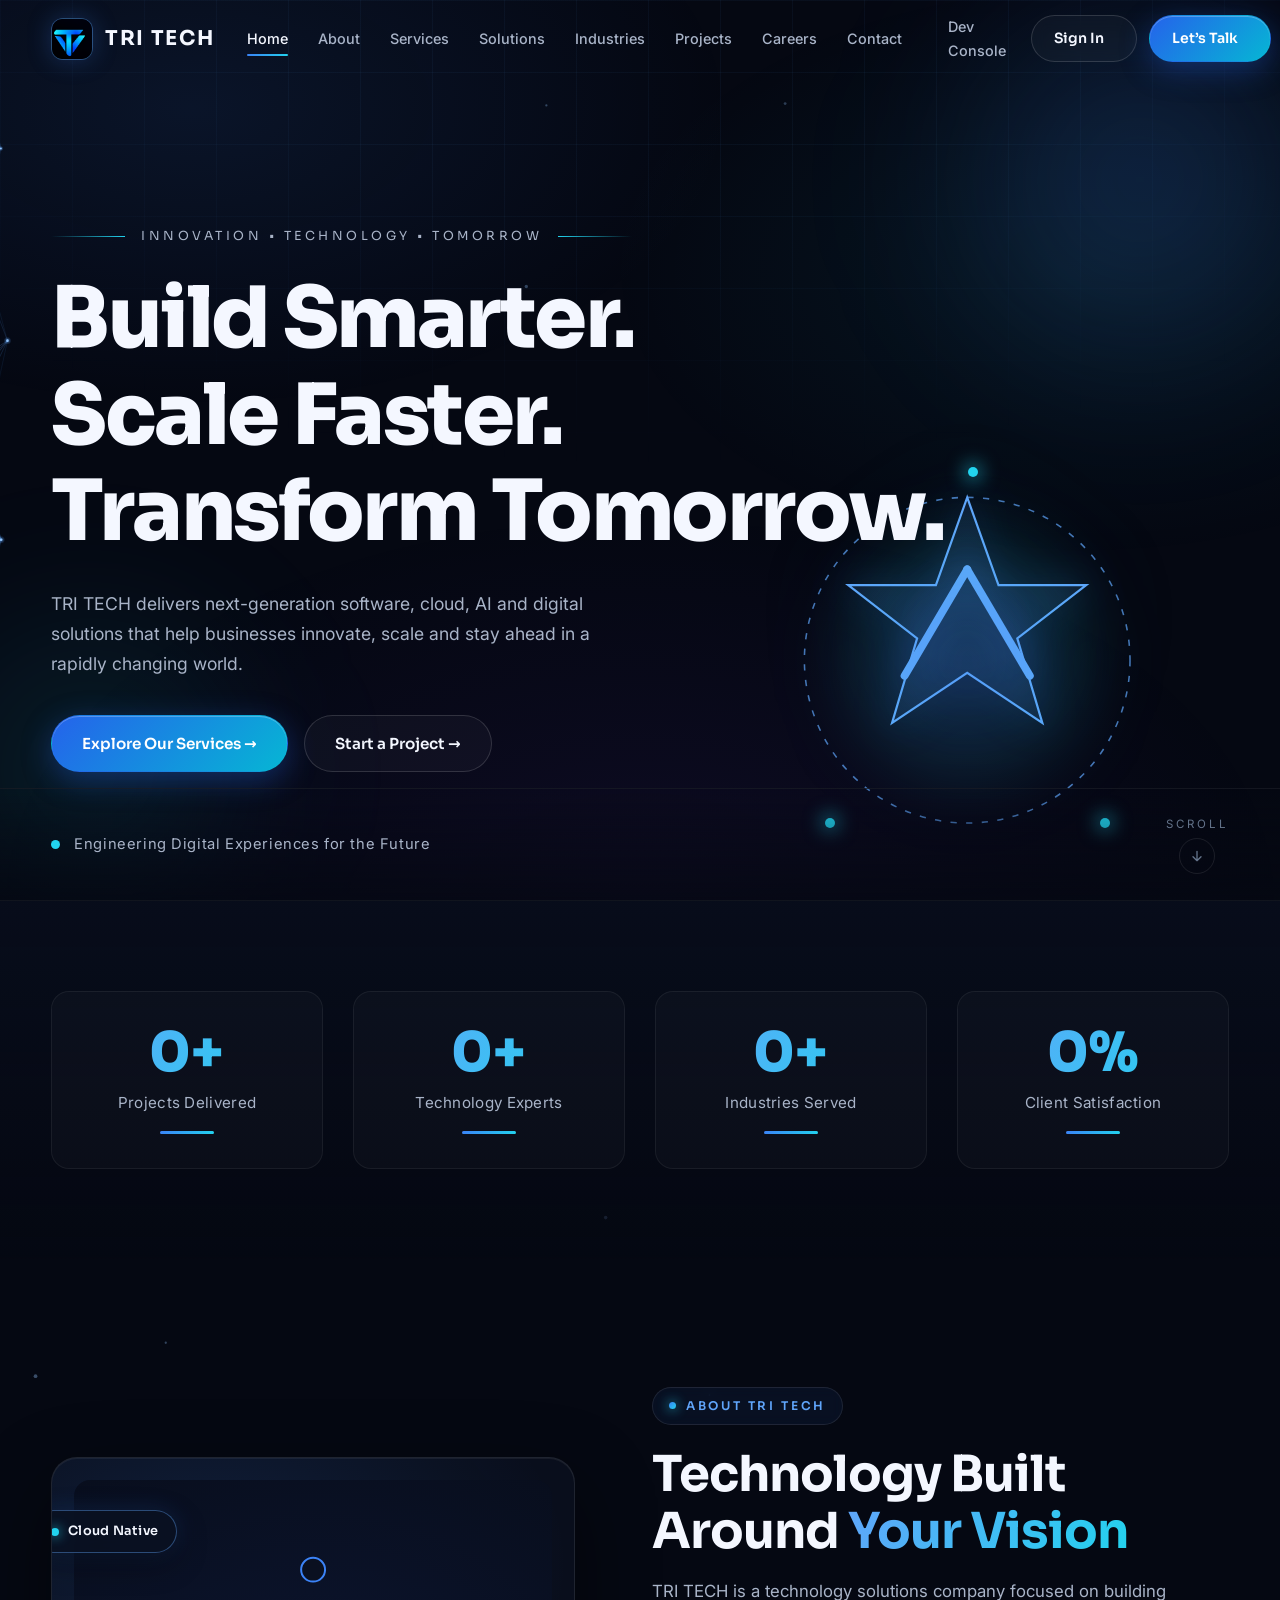
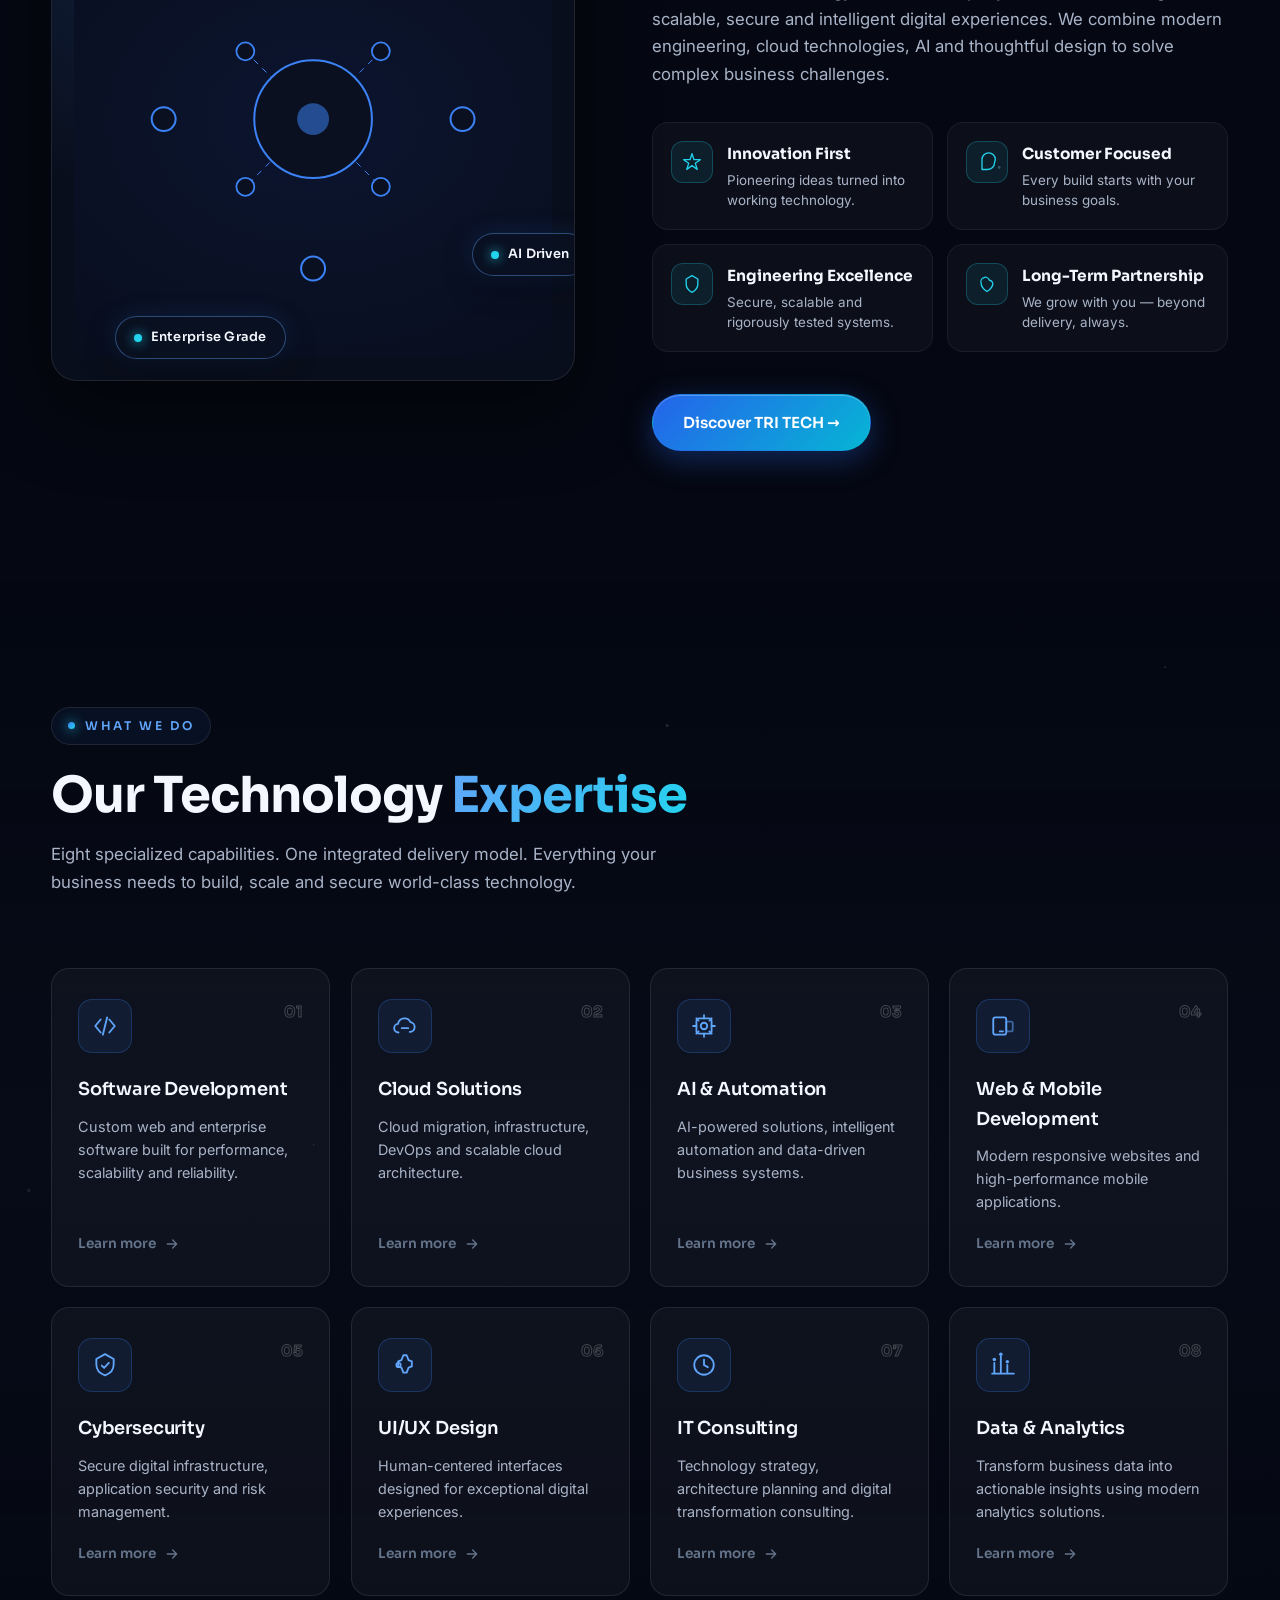
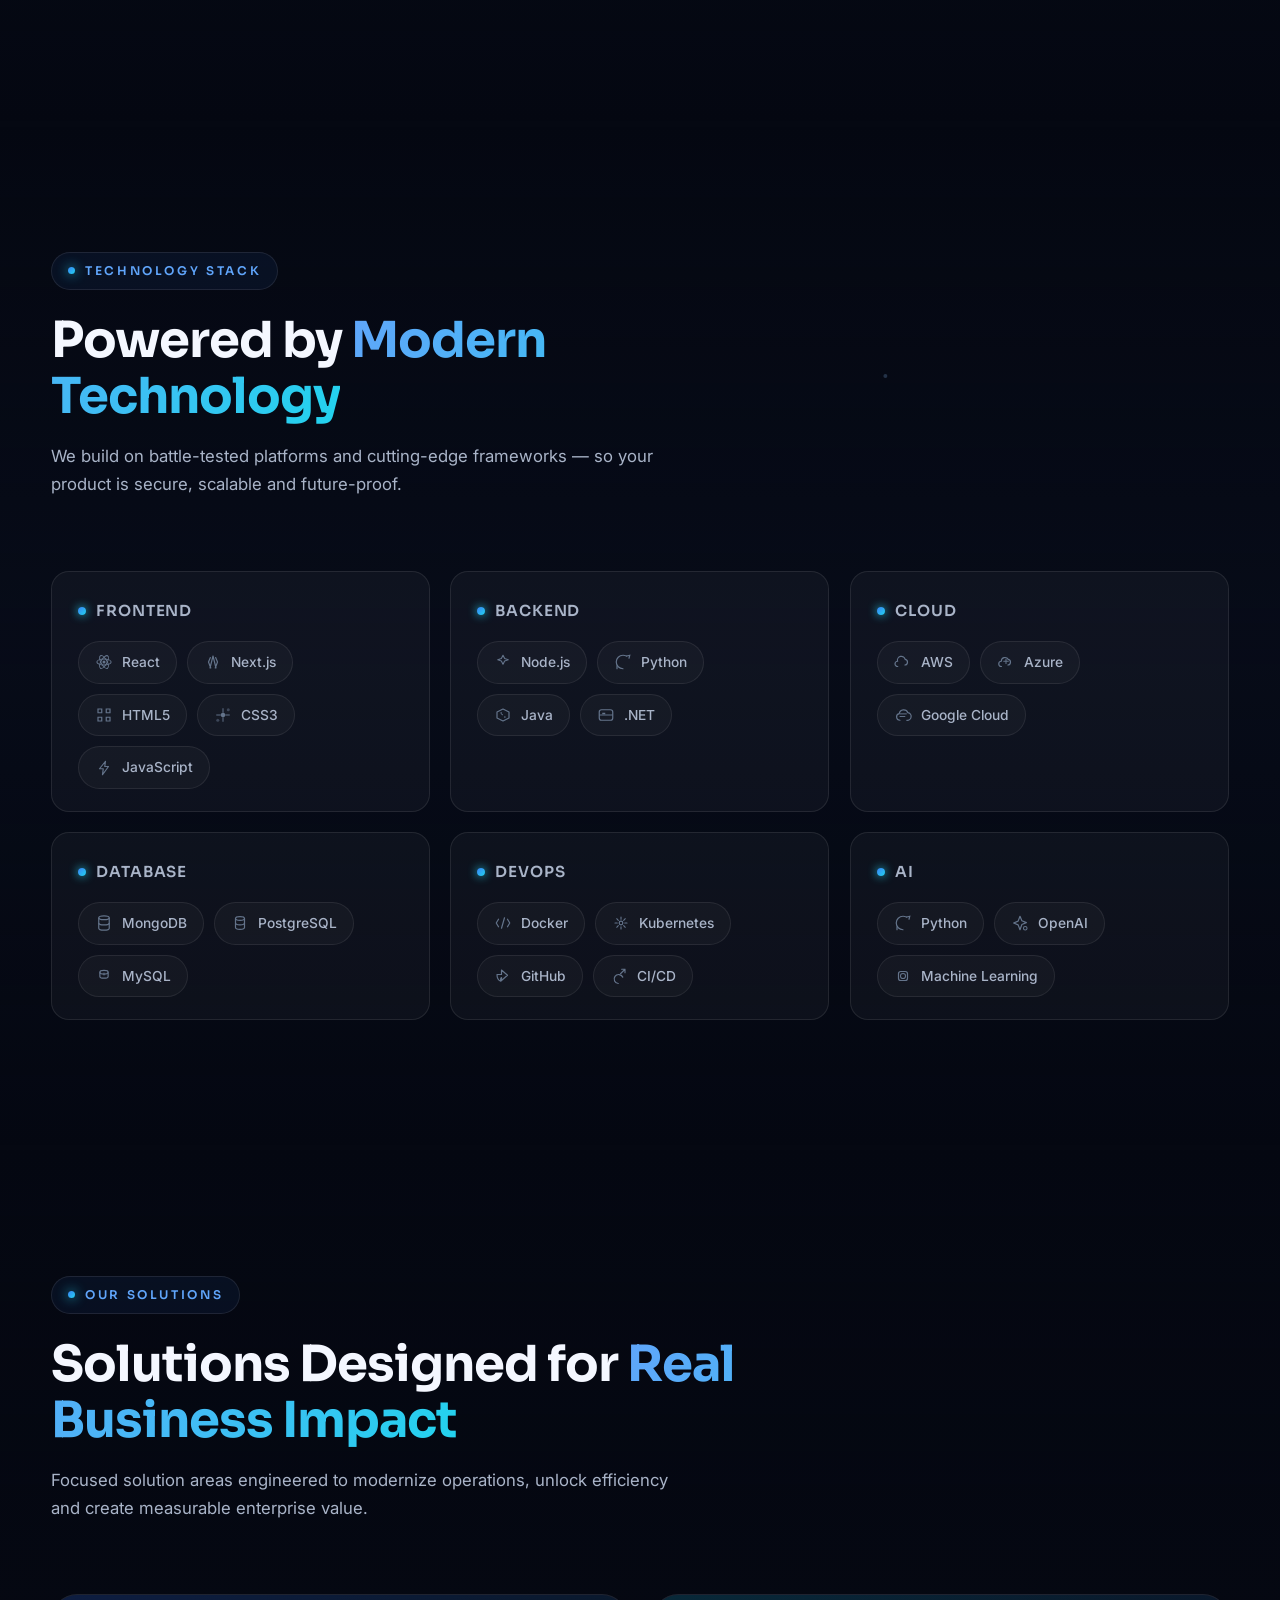
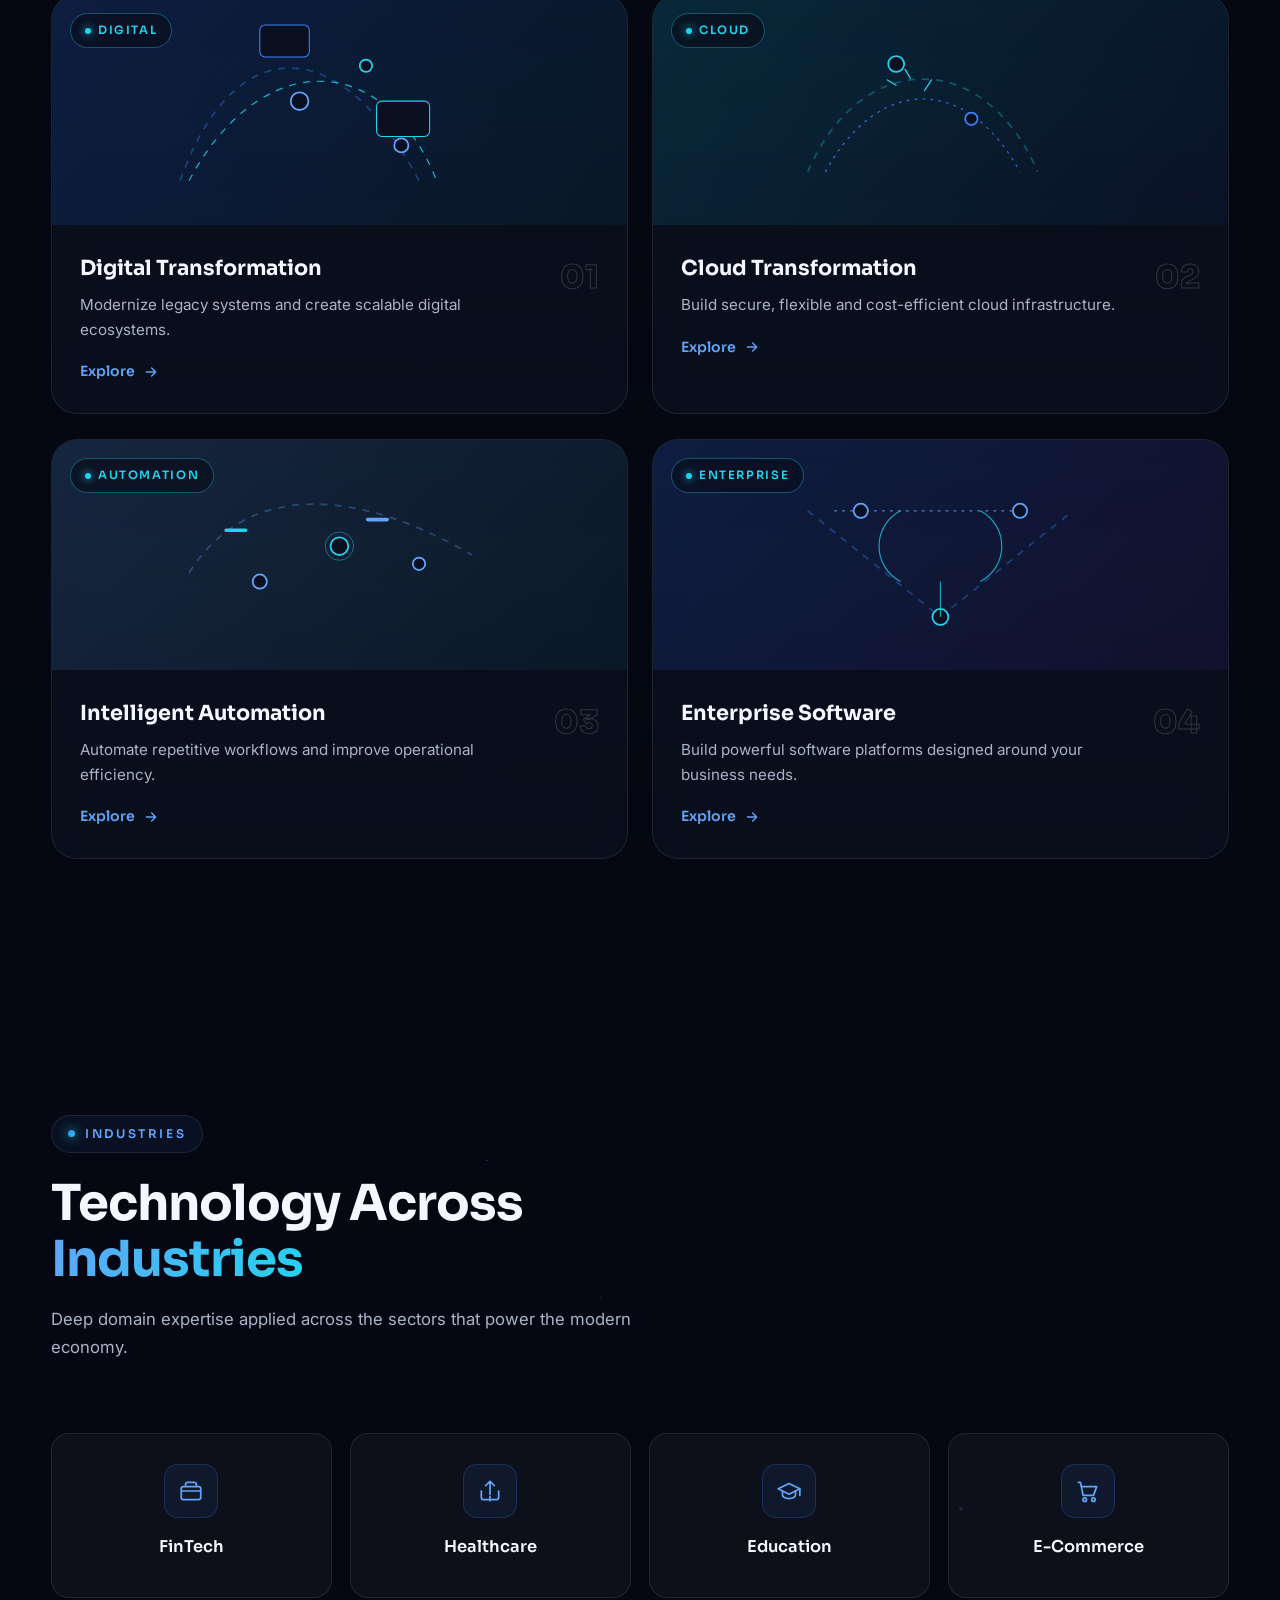
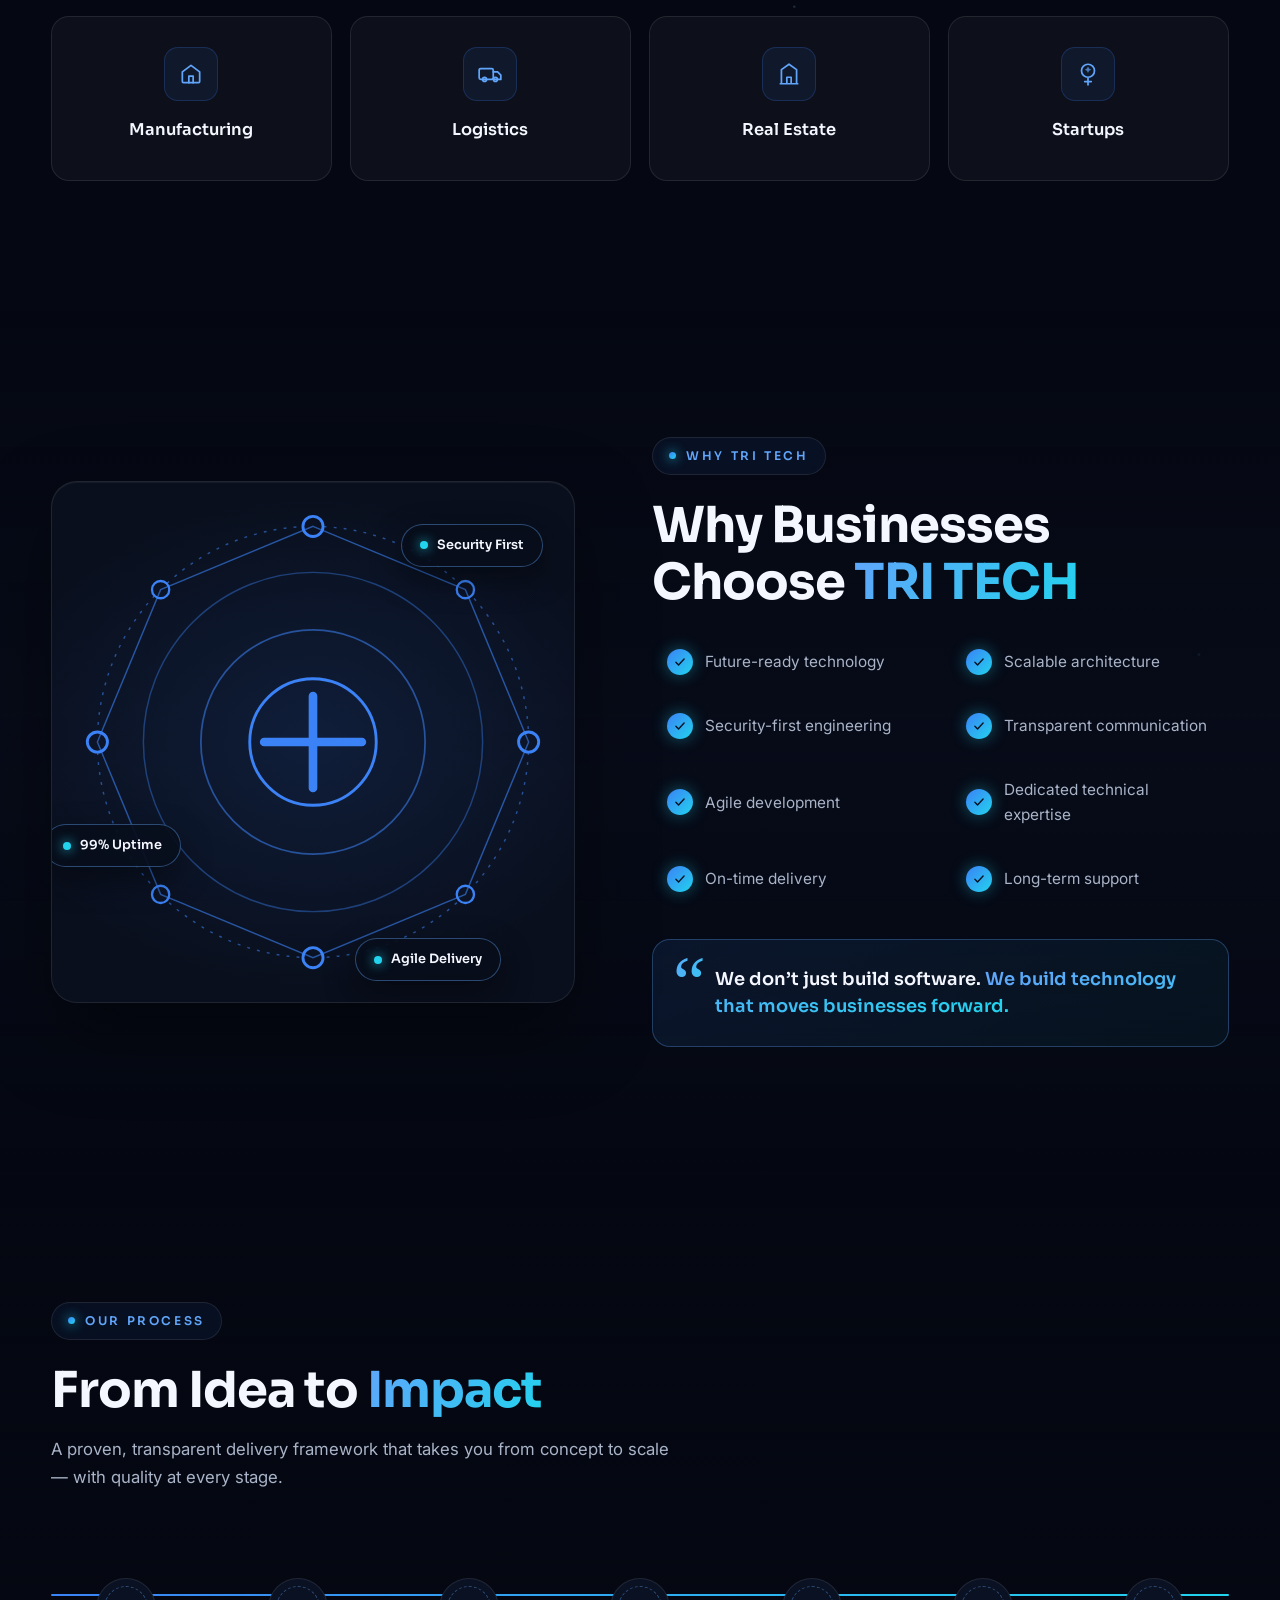
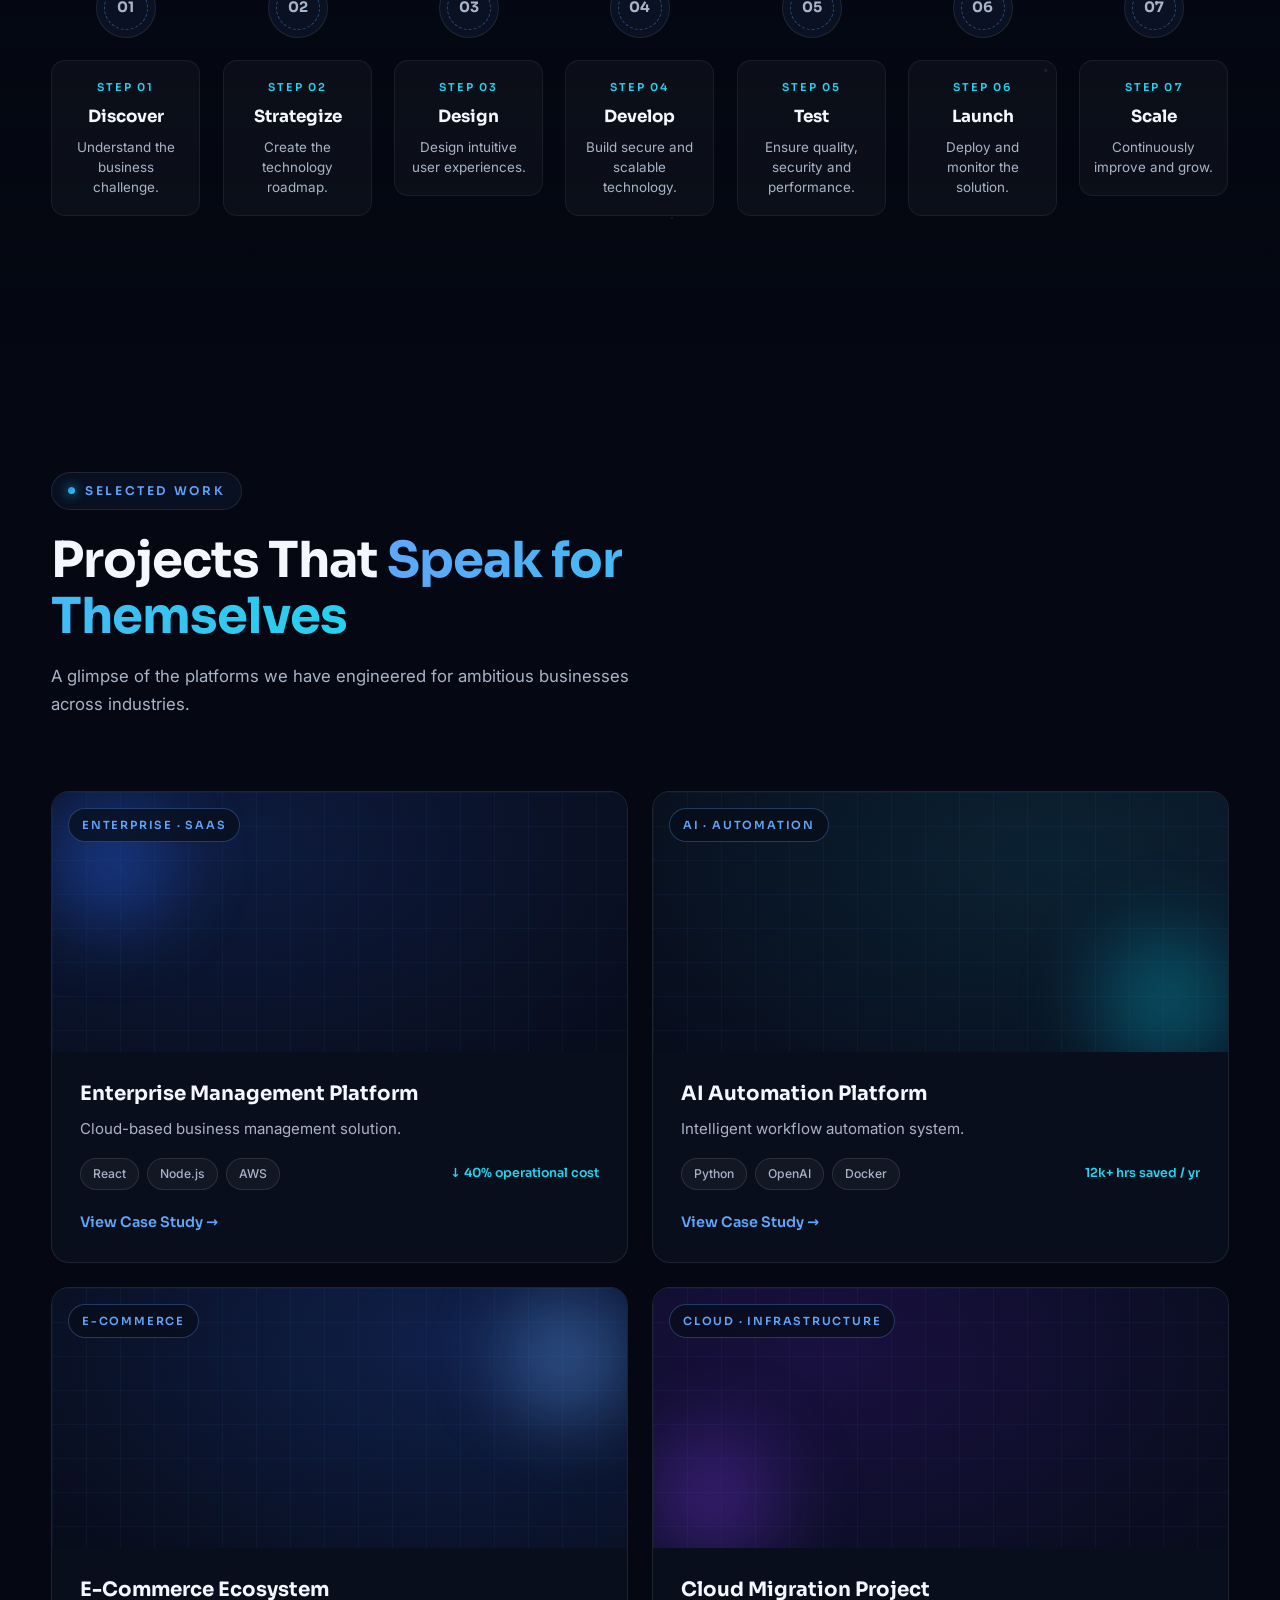
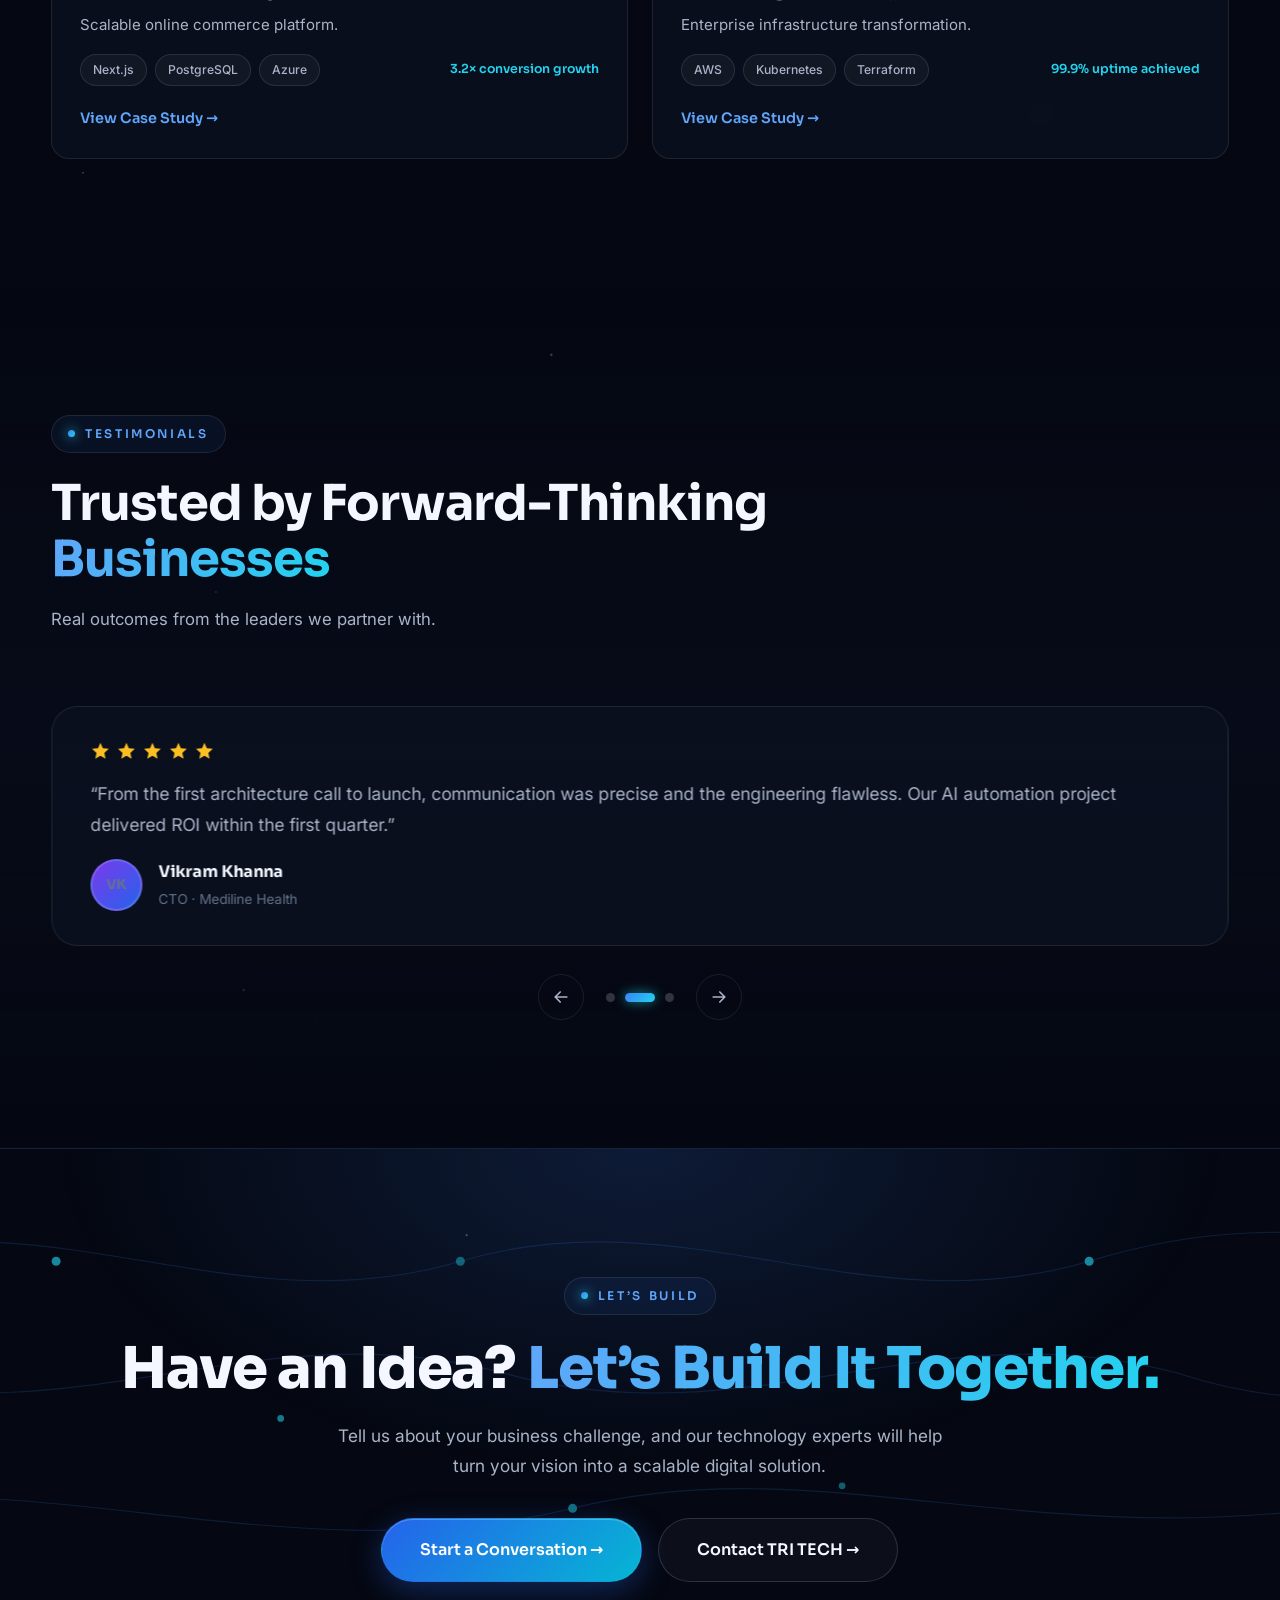
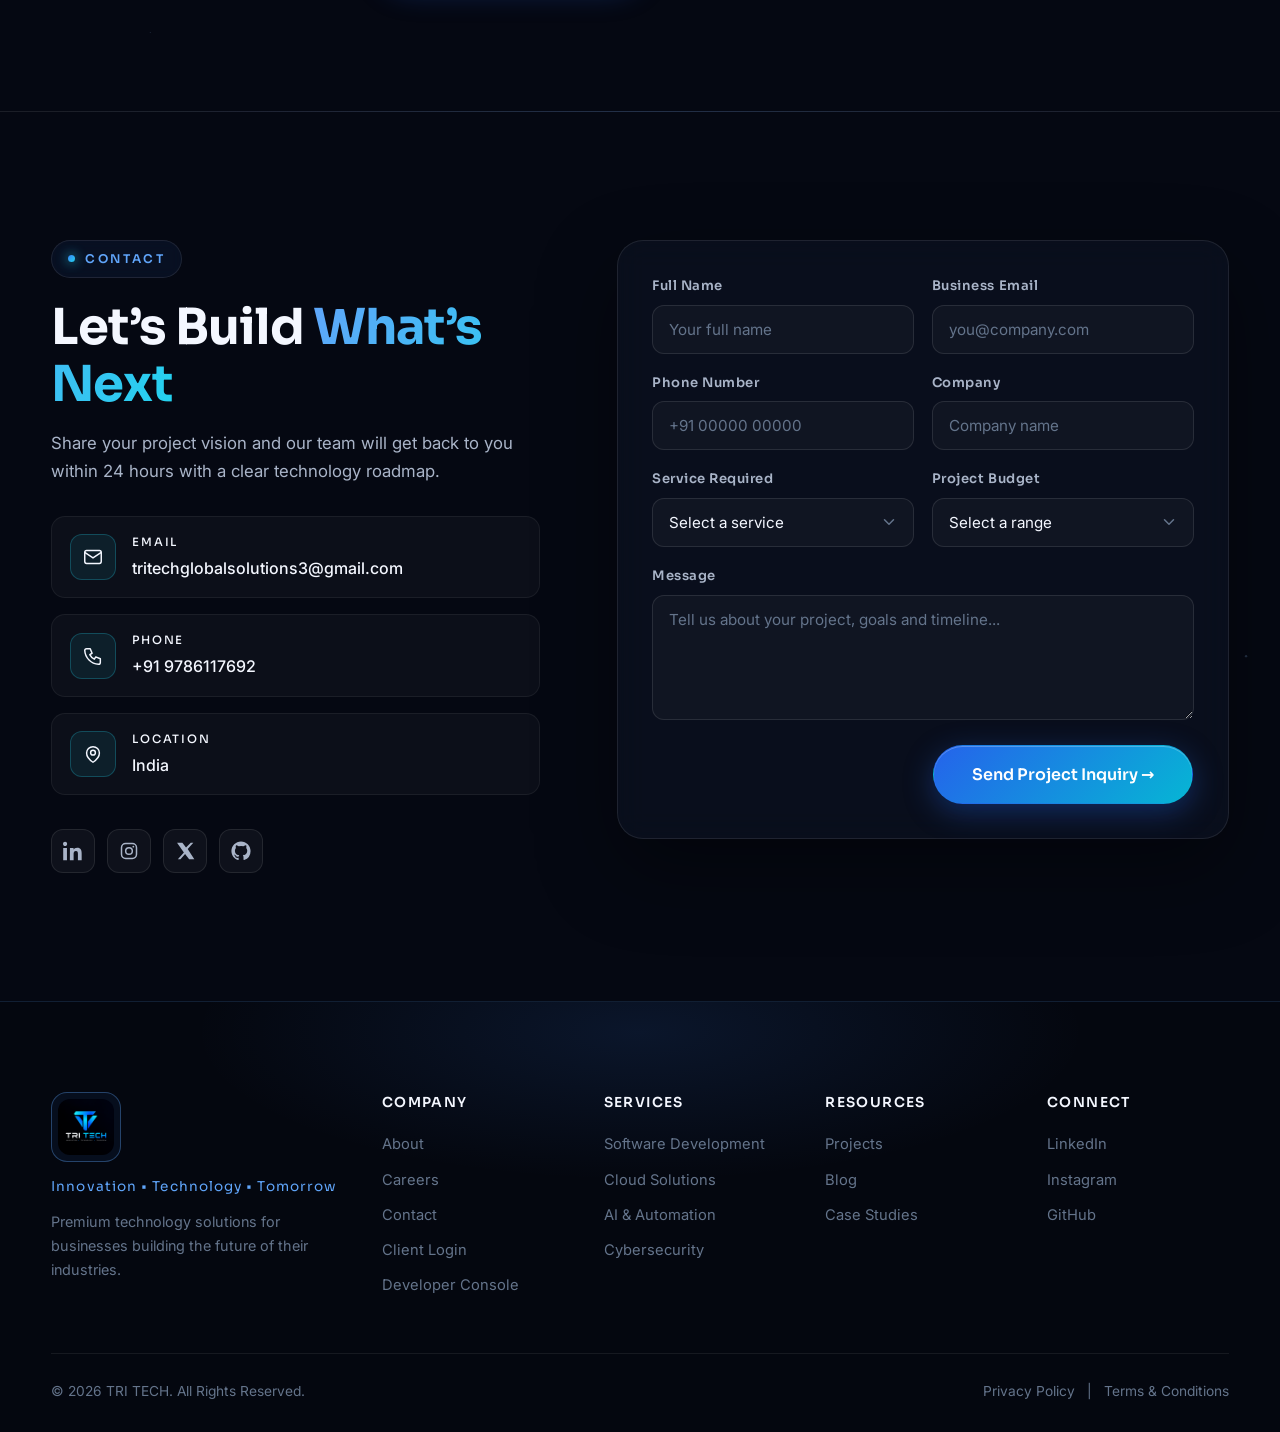
==== commit 203bf8f5: "Add client access approval workflow (admin approves before login)" ====
--- a/index.html
+++ b/index.html
@@ -58,7 +58,7 @@
   }
   </script>
 
-  <link rel="stylesheet" href="css/styles.css?v=4" />
+  <link rel="stylesheet" href="css/styles.css?v=5" />
   <noscript>
     <style>
       .preloader { display: none !important; }
@@ -1216,6 +1216,6 @@
     <svg viewBox="0 0 24 24" fill="none" aria-hidden="true"><path d="M12 19V5M6 11l6-6 6 6" stroke="currentColor" stroke-width="2" stroke-linecap="round" stroke-linejoin="round"/></svg>
   </button>
 
-  <script src="js/main.js?v=4" defer></script>
+  <script src="js/main.js?v=5" defer></script>
 </body>
 </html>
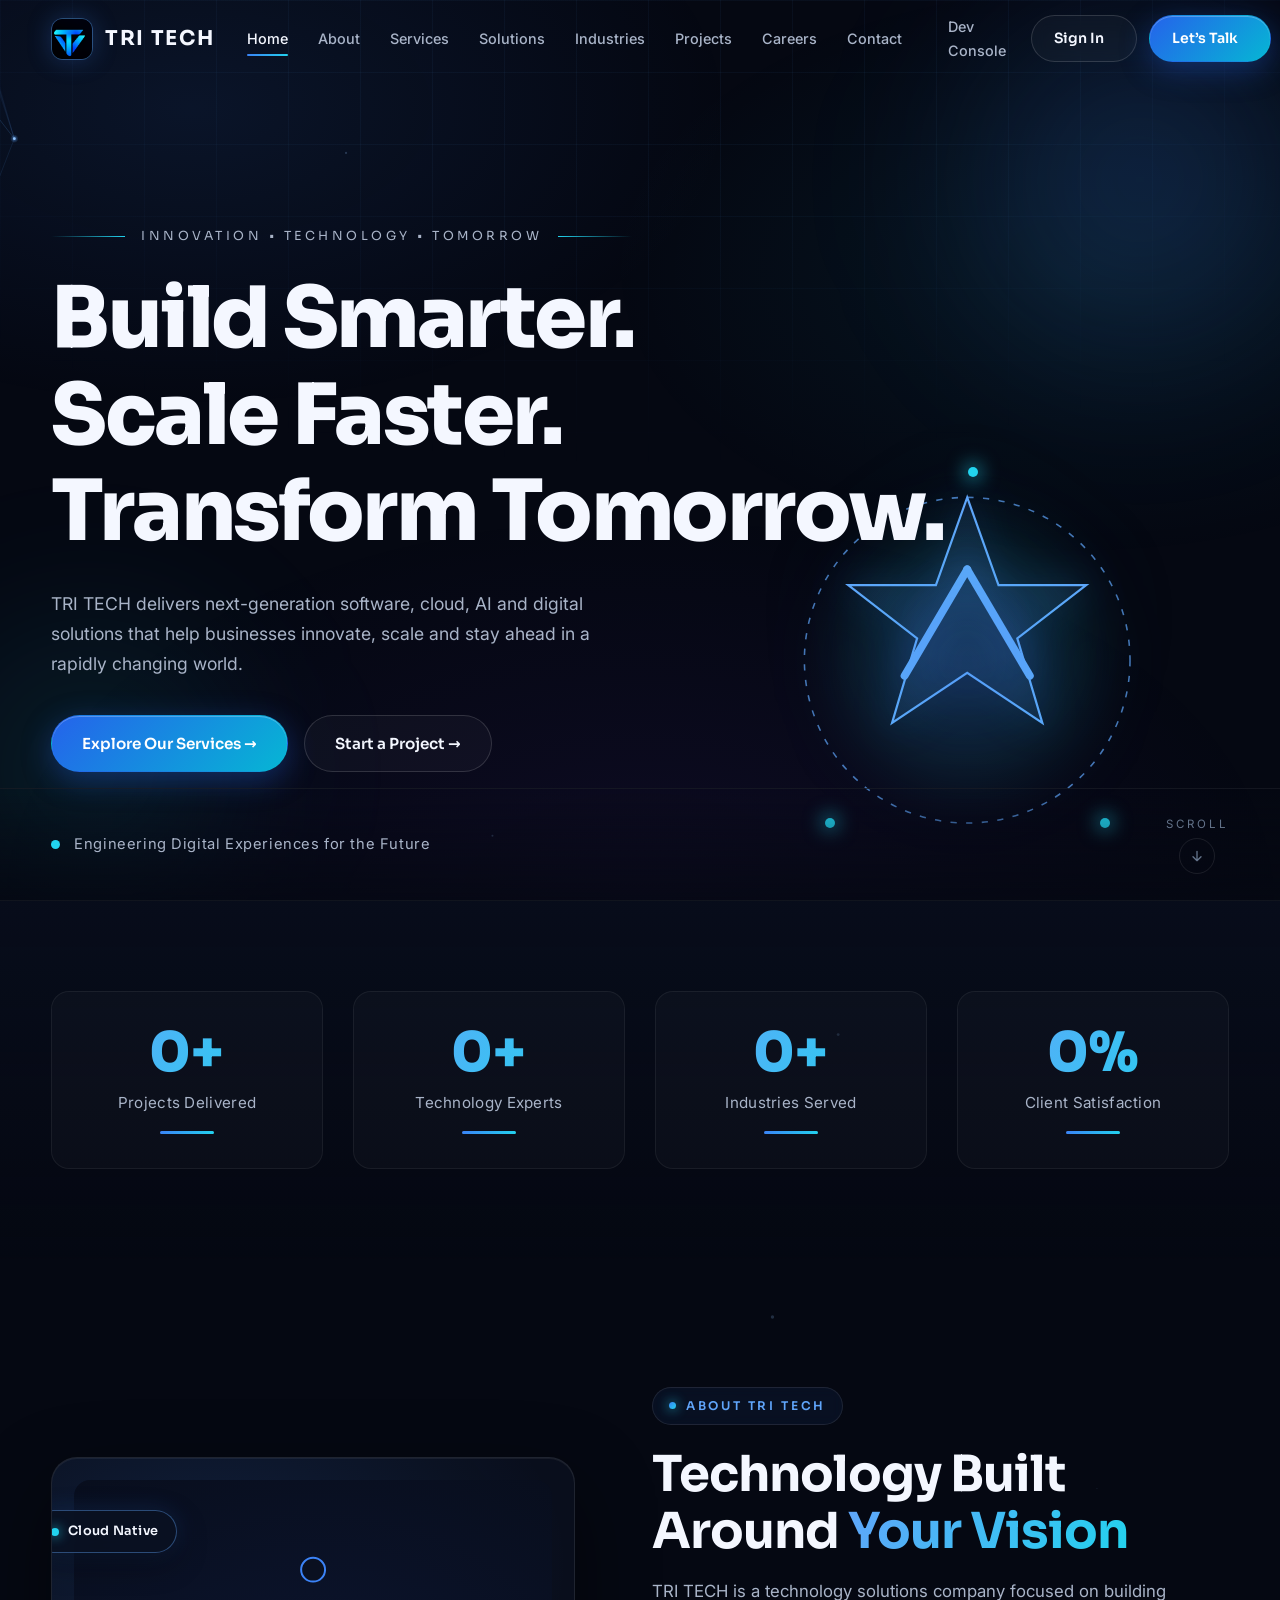
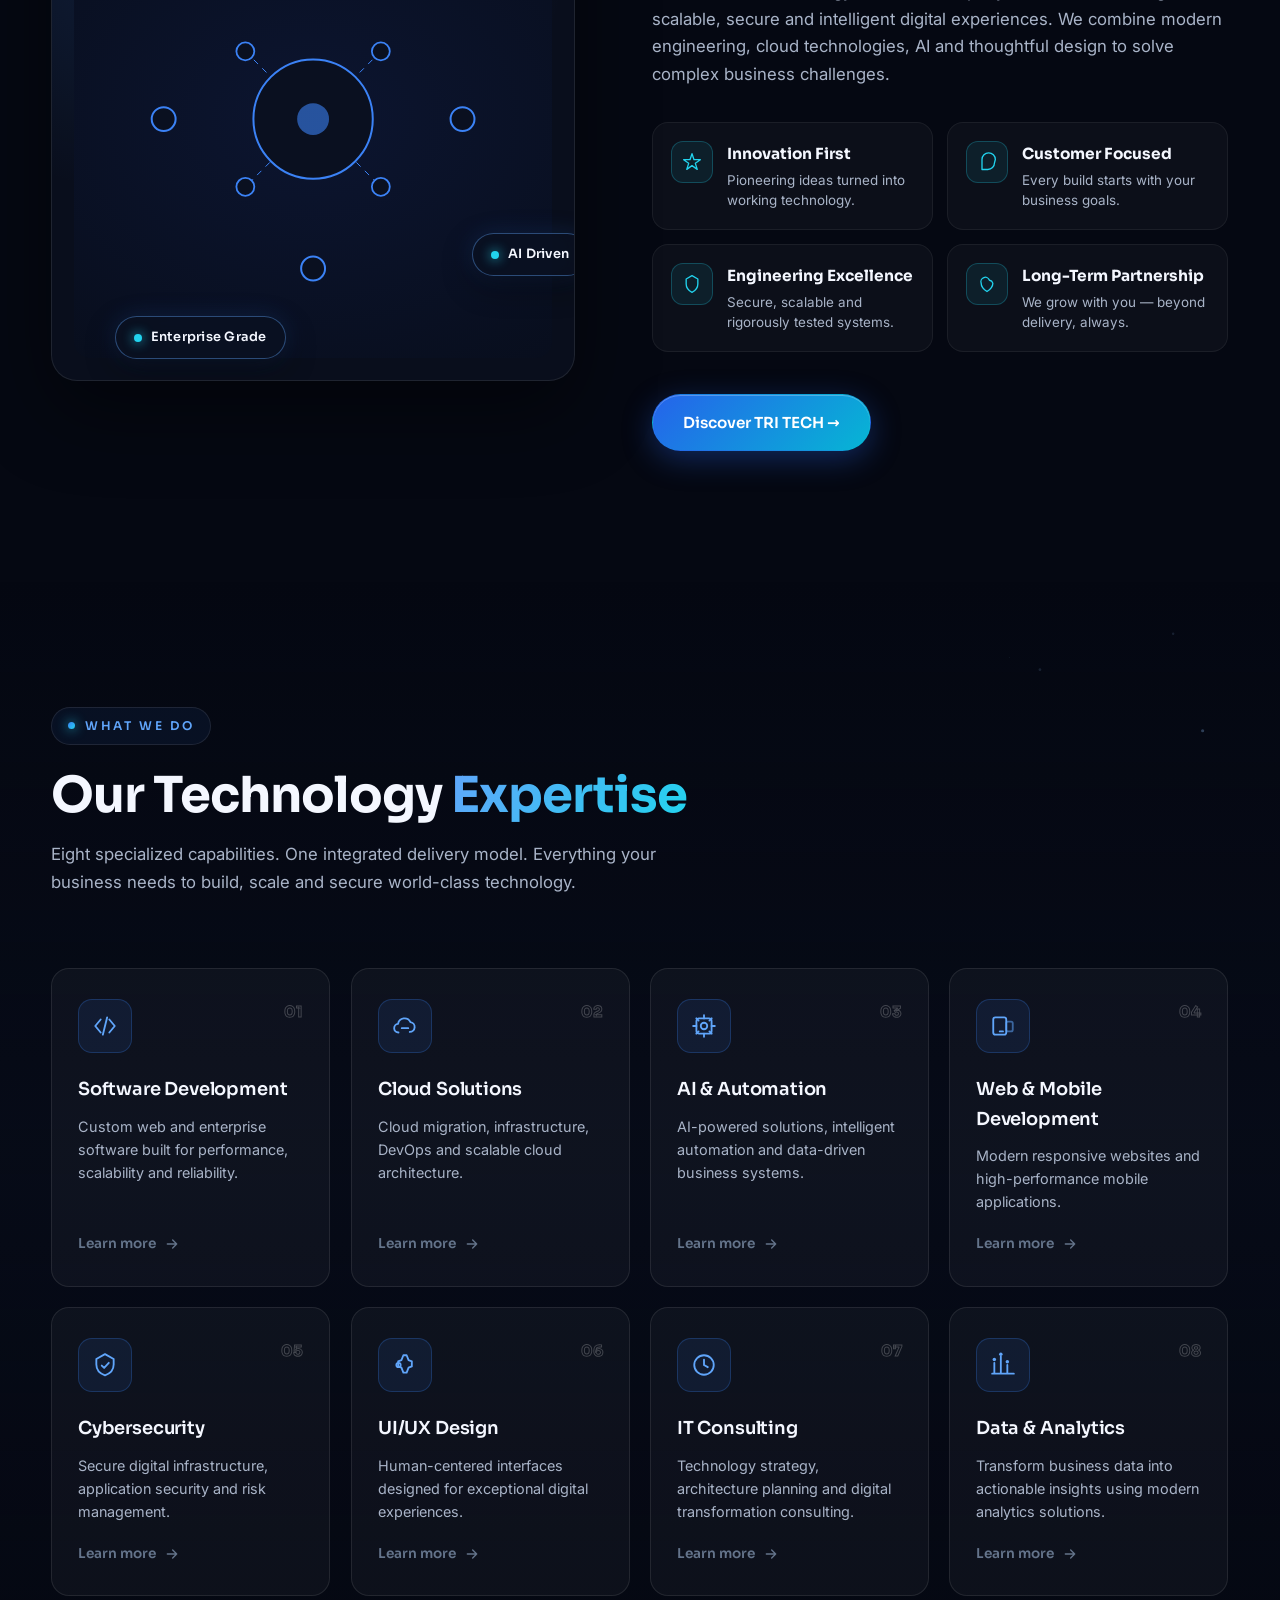
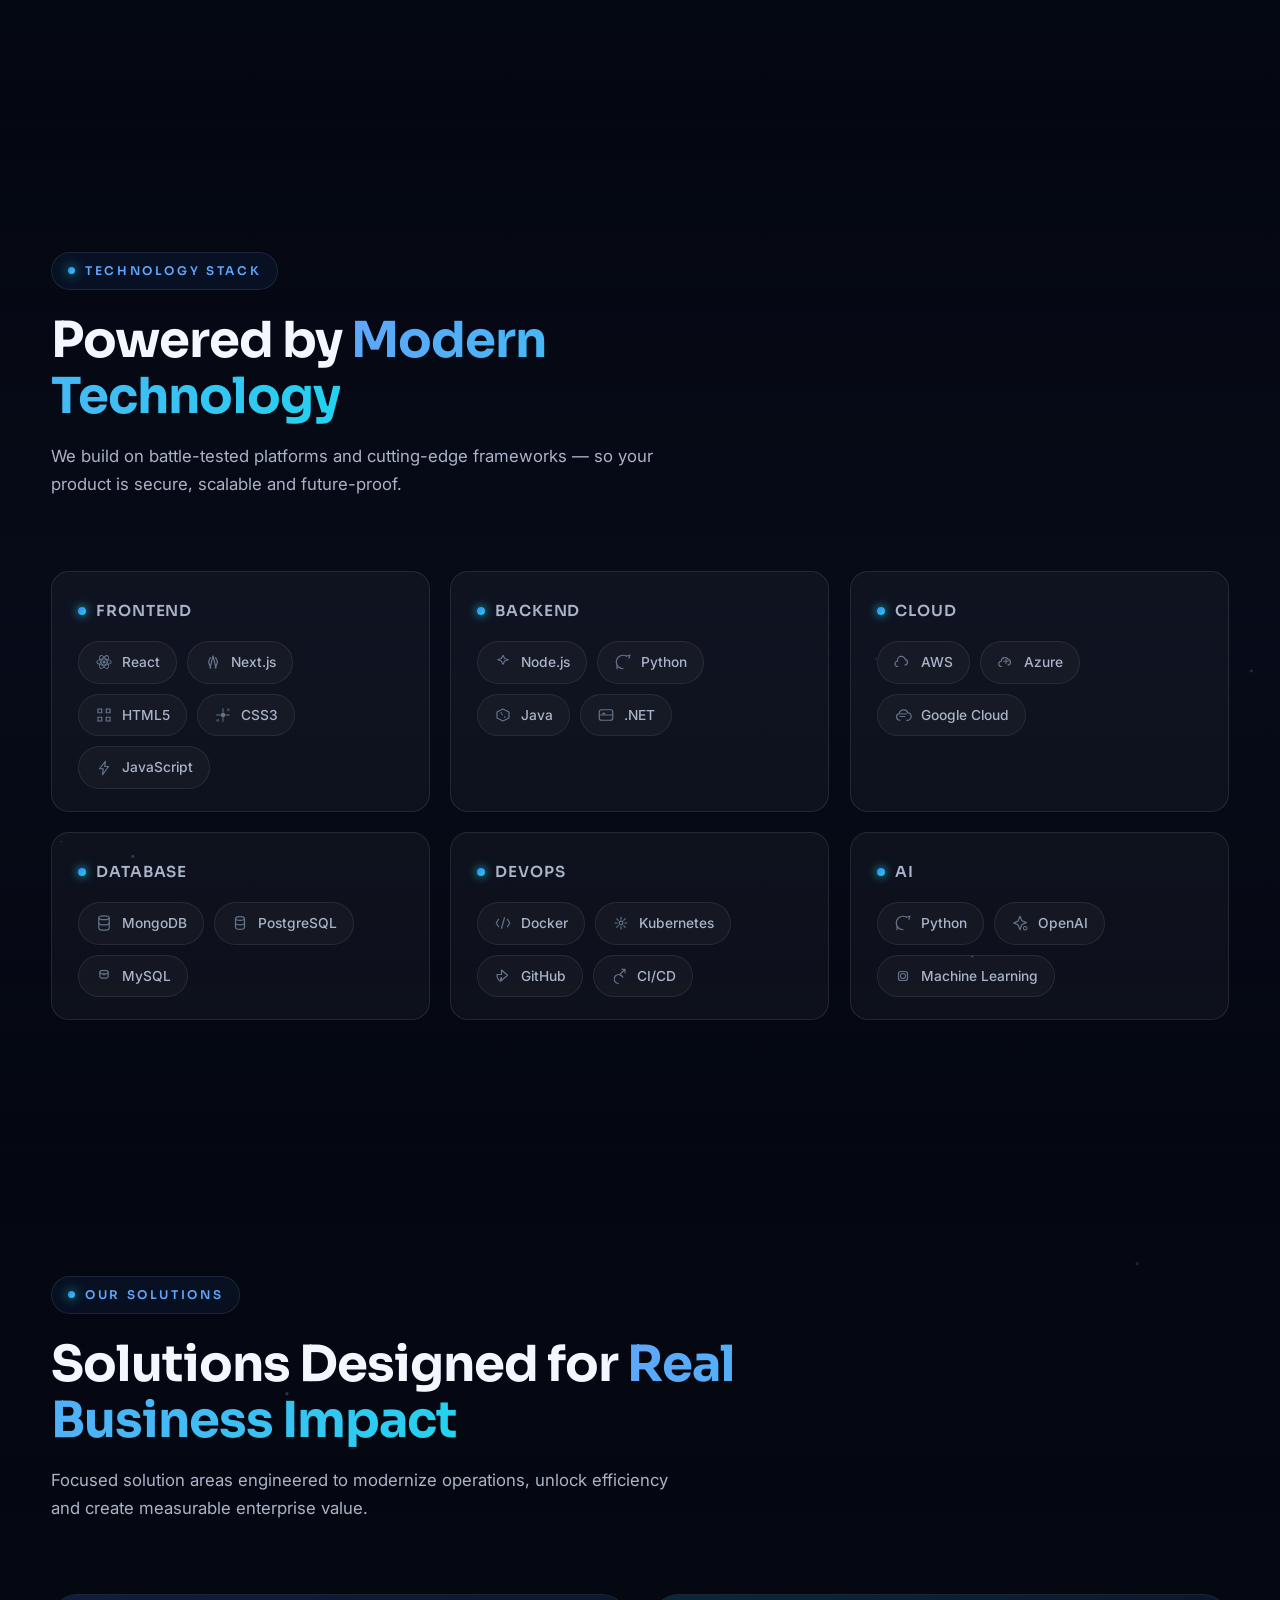
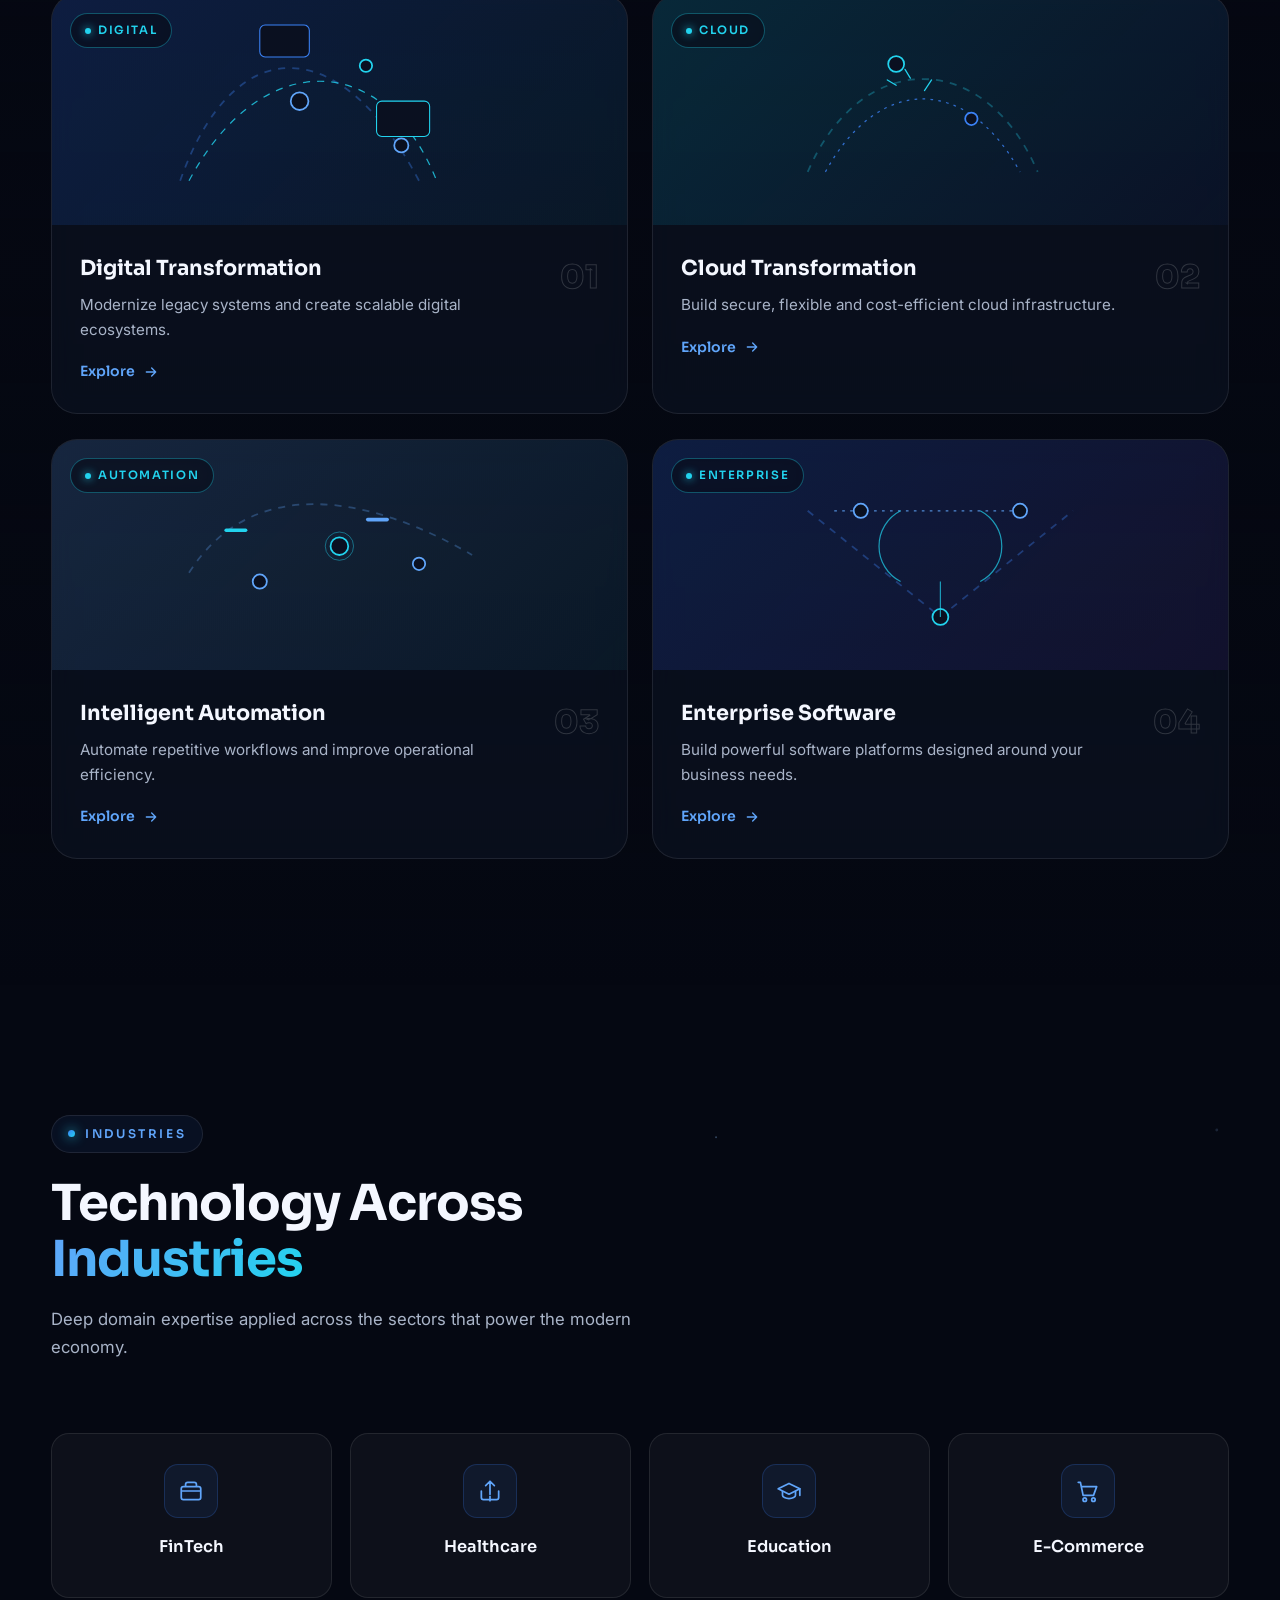
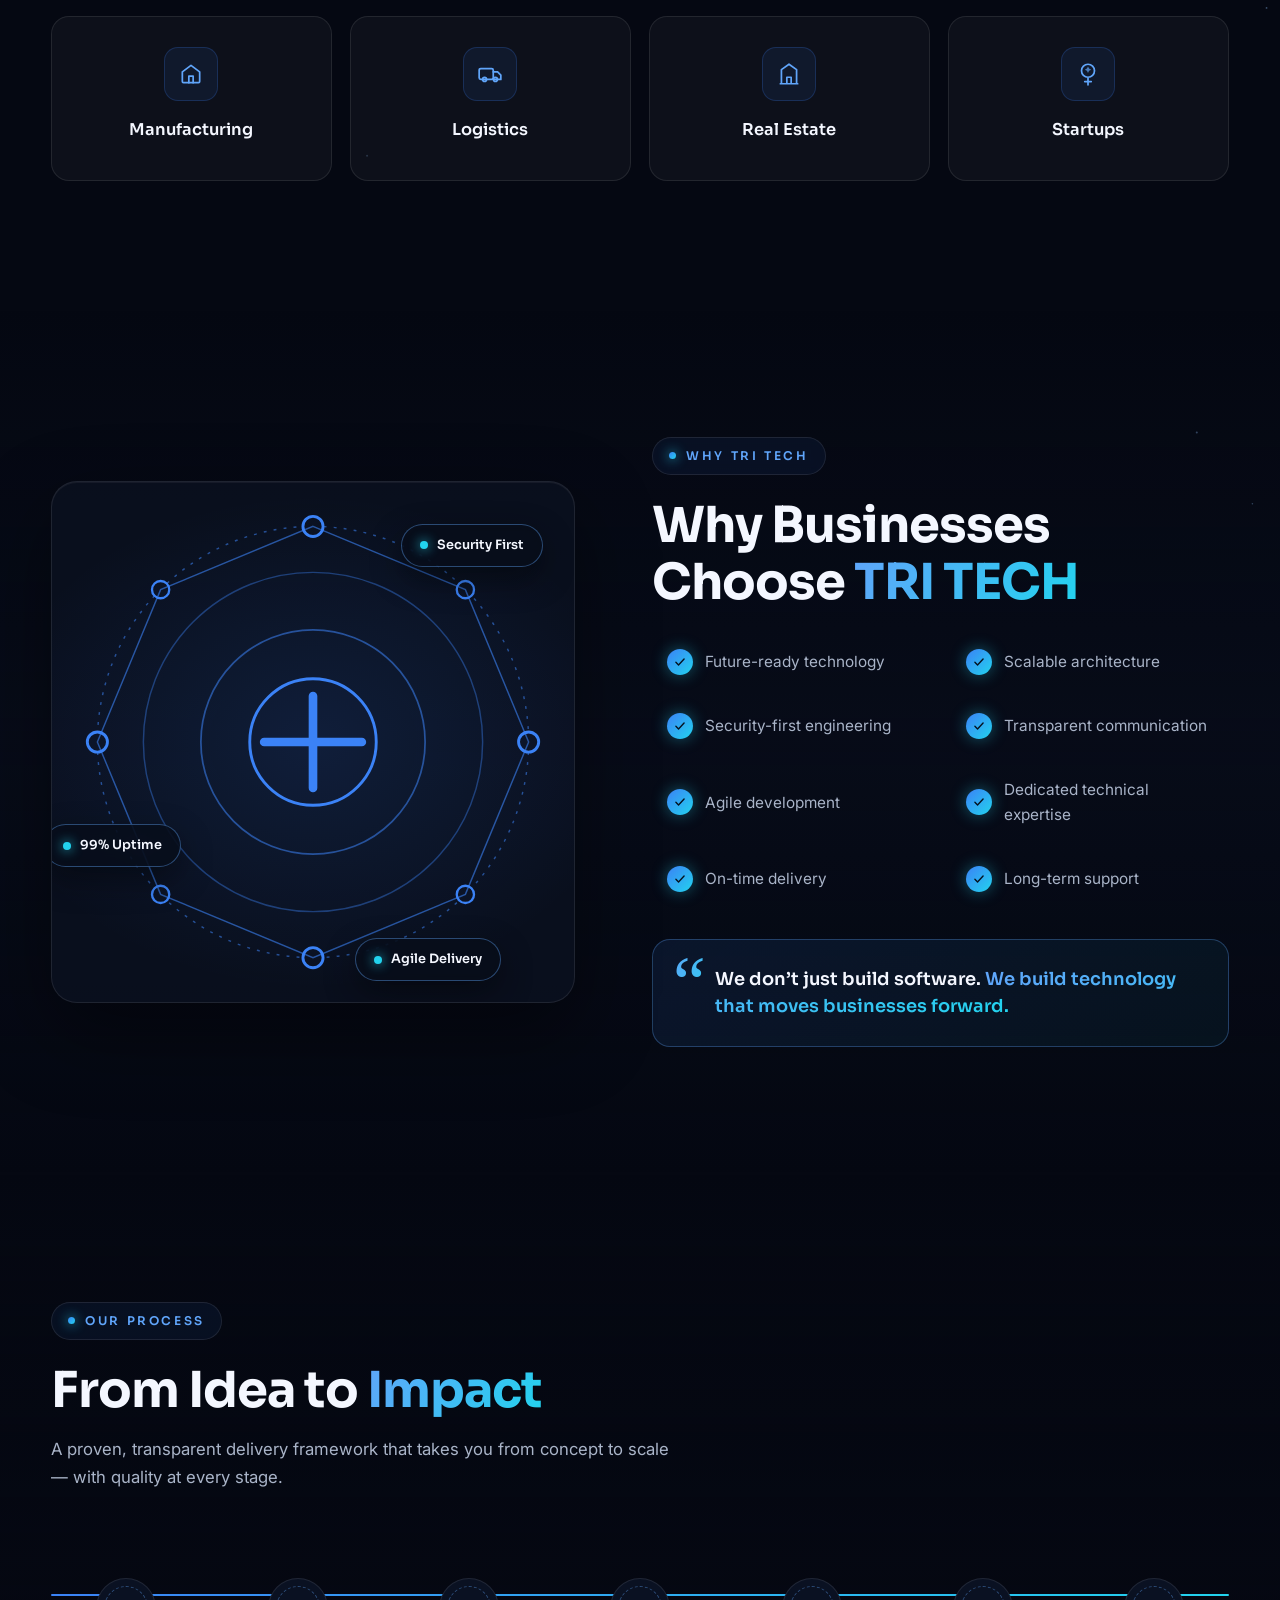
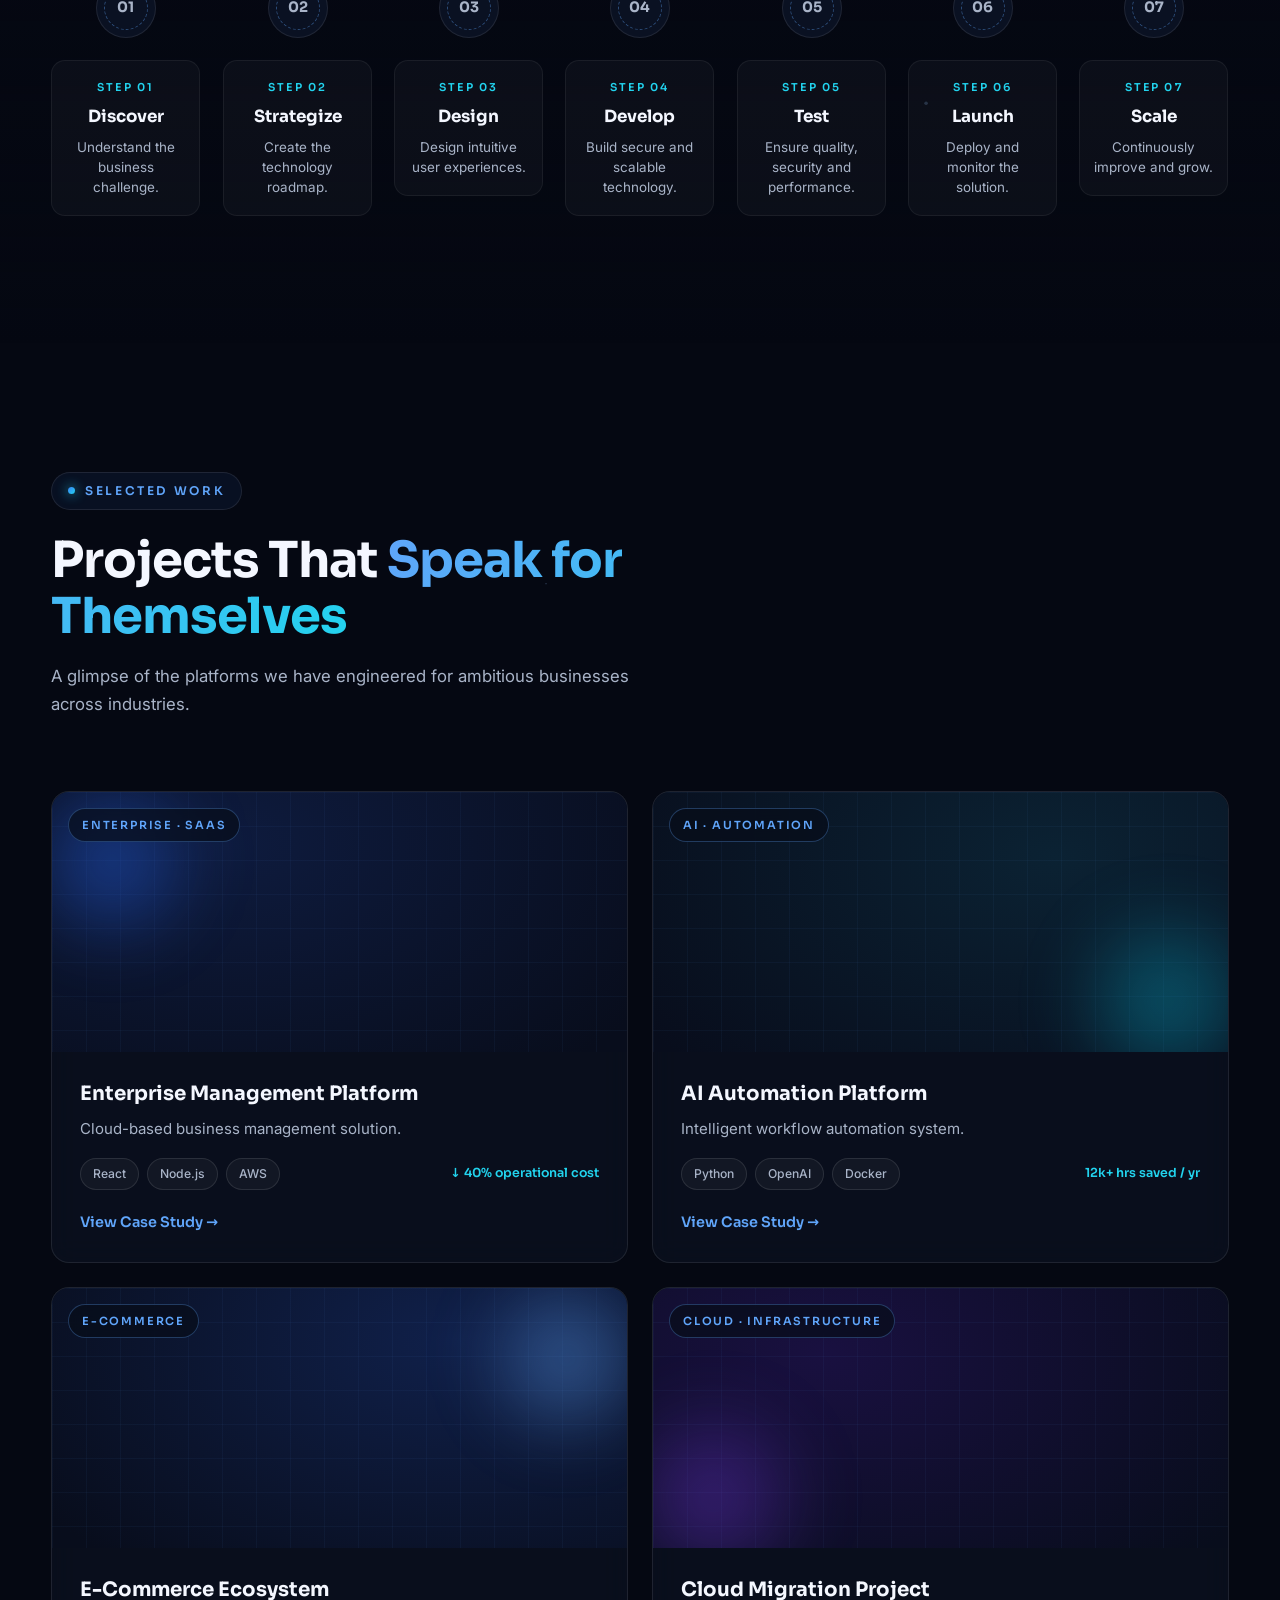
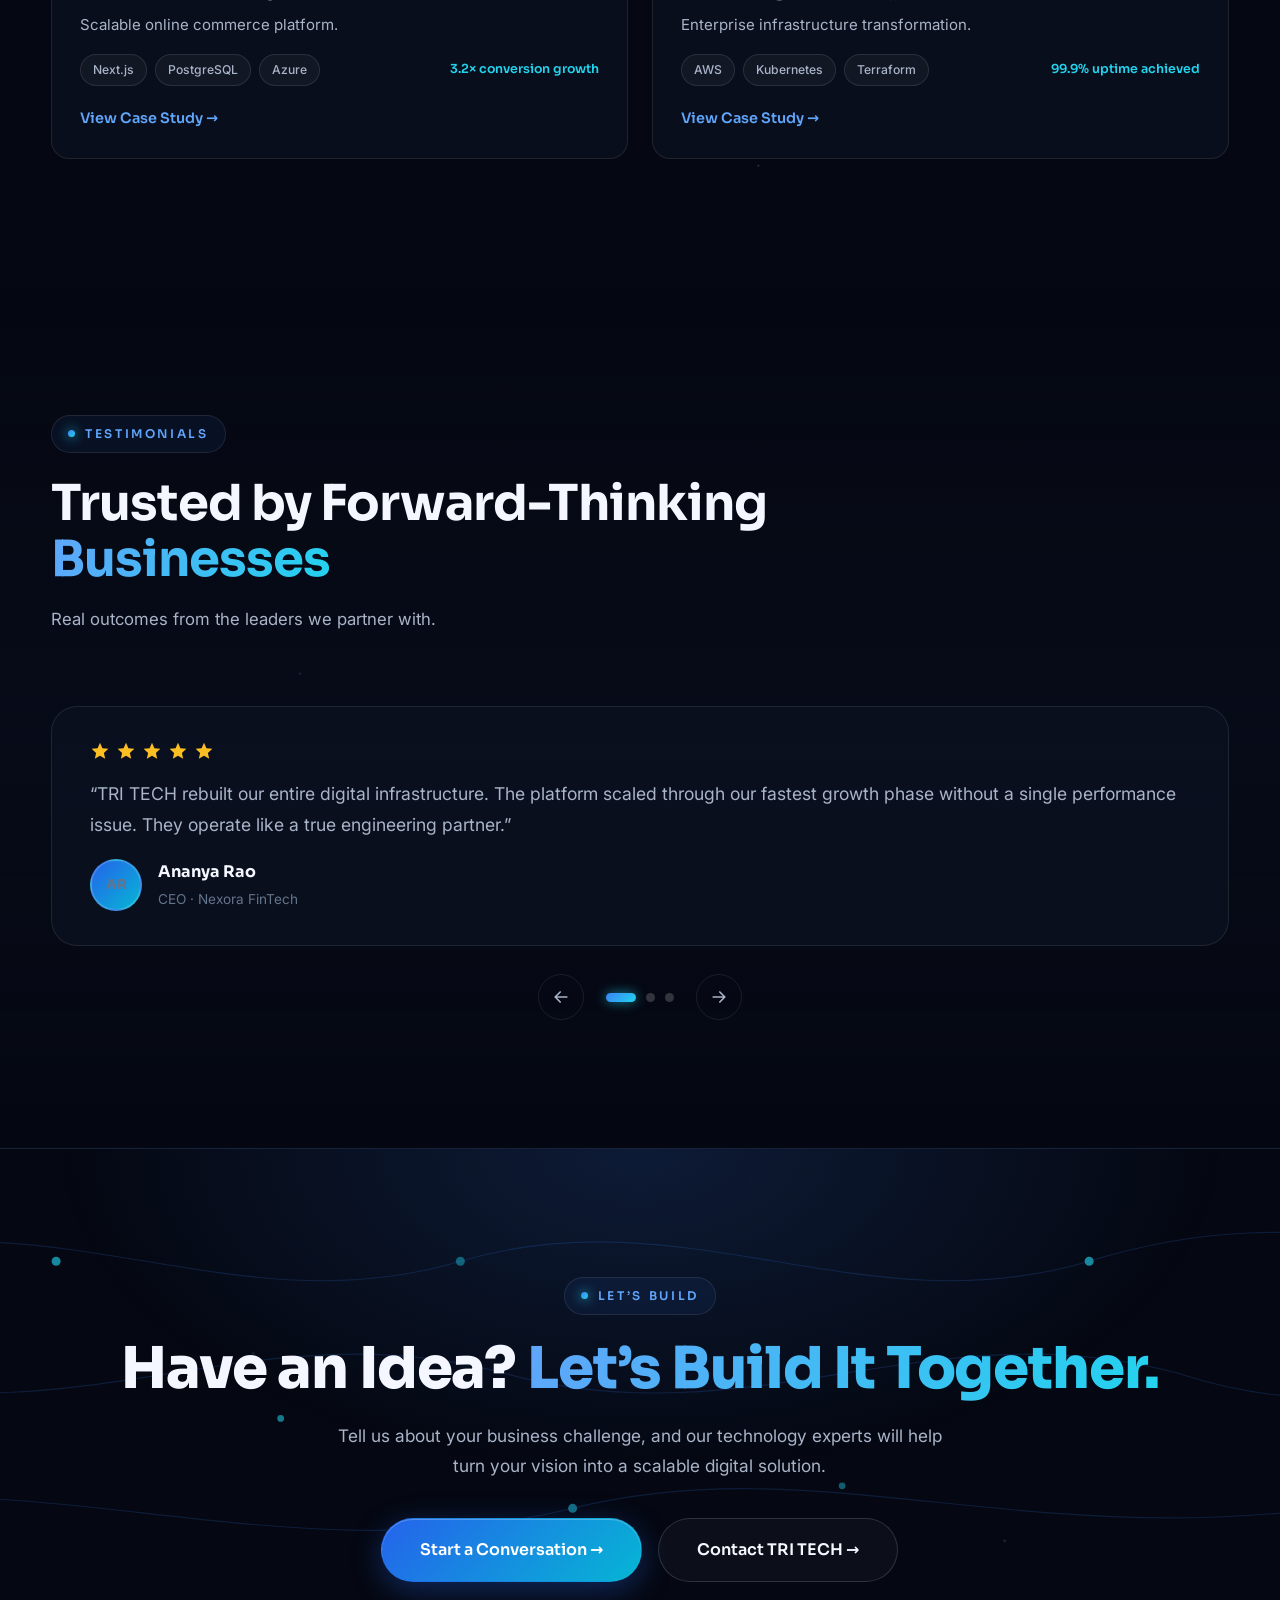
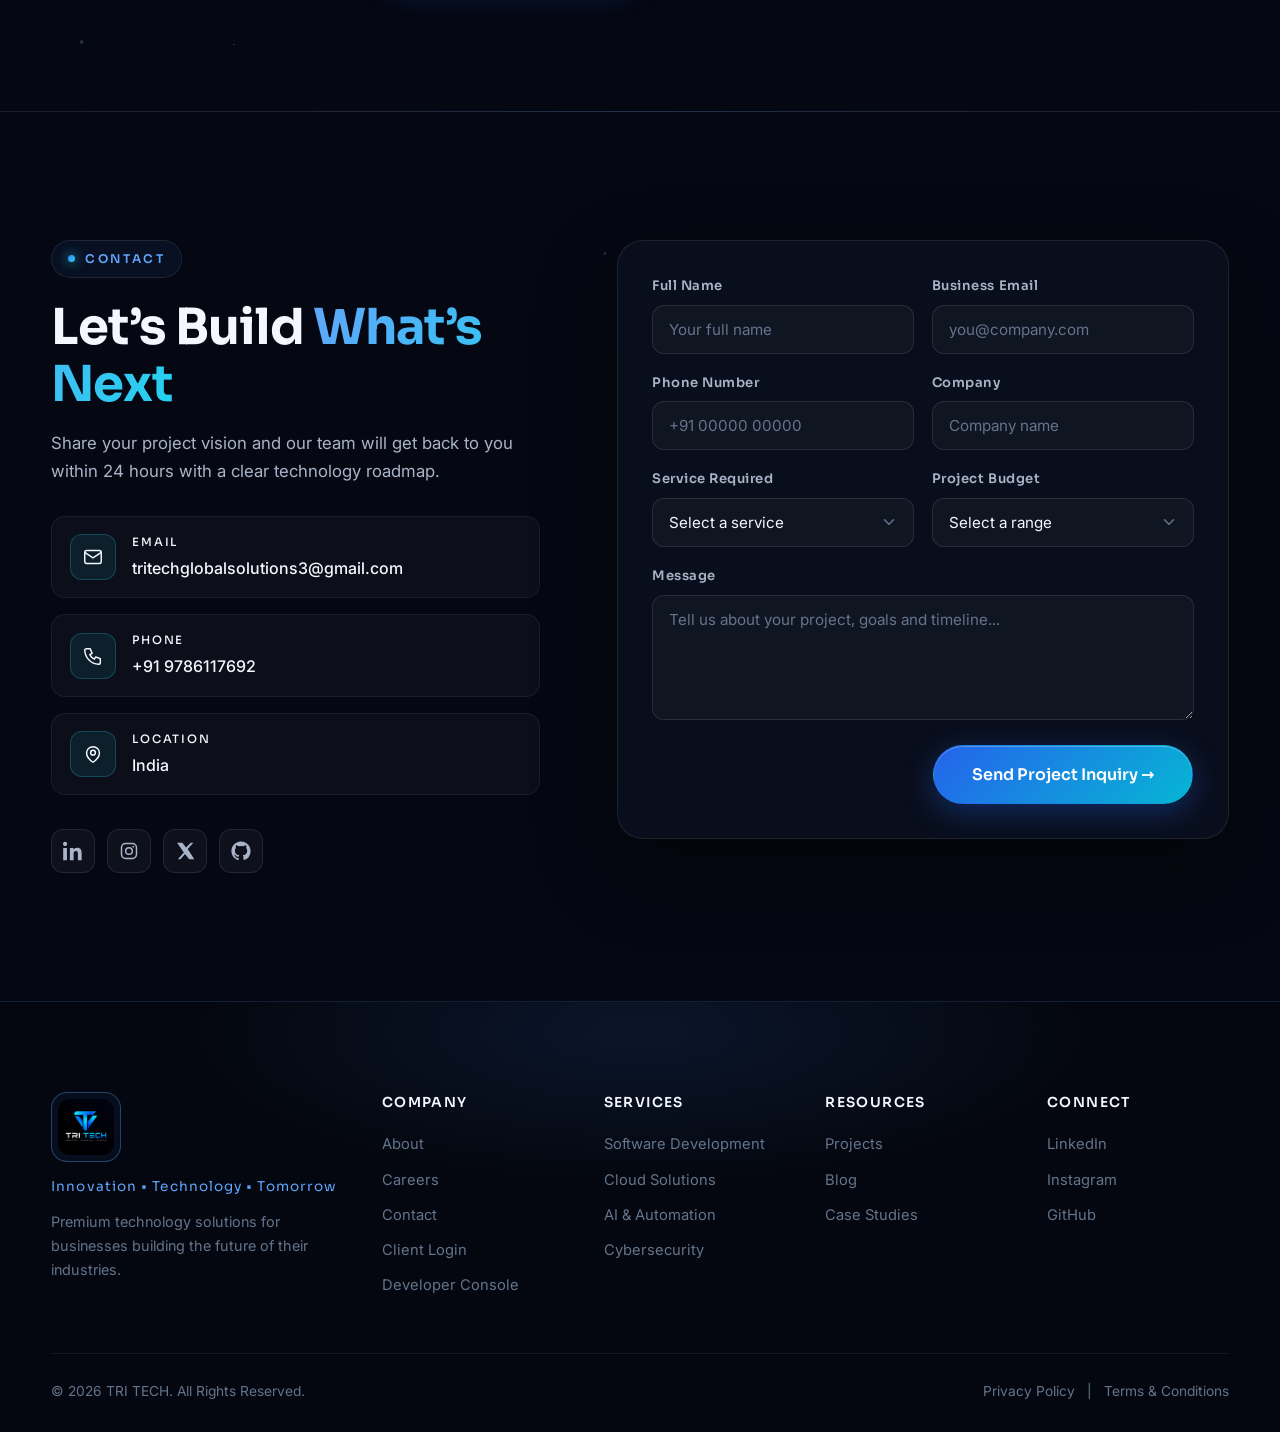
==== commit c5f9ca17: "Clarify approval service messages" ====
--- a/index.html
+++ b/index.html
@@ -58,7 +58,7 @@
   }
   </script>
 
-  <link rel="stylesheet" href="css/styles.css?v=5" />
+  <link rel="stylesheet" href="css/styles.css?v=6" />
   <noscript>
     <style>
       .preloader { display: none !important; }
@@ -1216,6 +1216,6 @@
     <svg viewBox="0 0 24 24" fill="none" aria-hidden="true"><path d="M12 19V5M6 11l6-6 6 6" stroke="currentColor" stroke-width="2" stroke-linecap="round" stroke-linejoin="round"/></svg>
   </button>
 
-  <script src="js/main.js?v=5" defer></script>
+  <script src="js/main.js?v=6" defer></script>
 </body>
 </html>
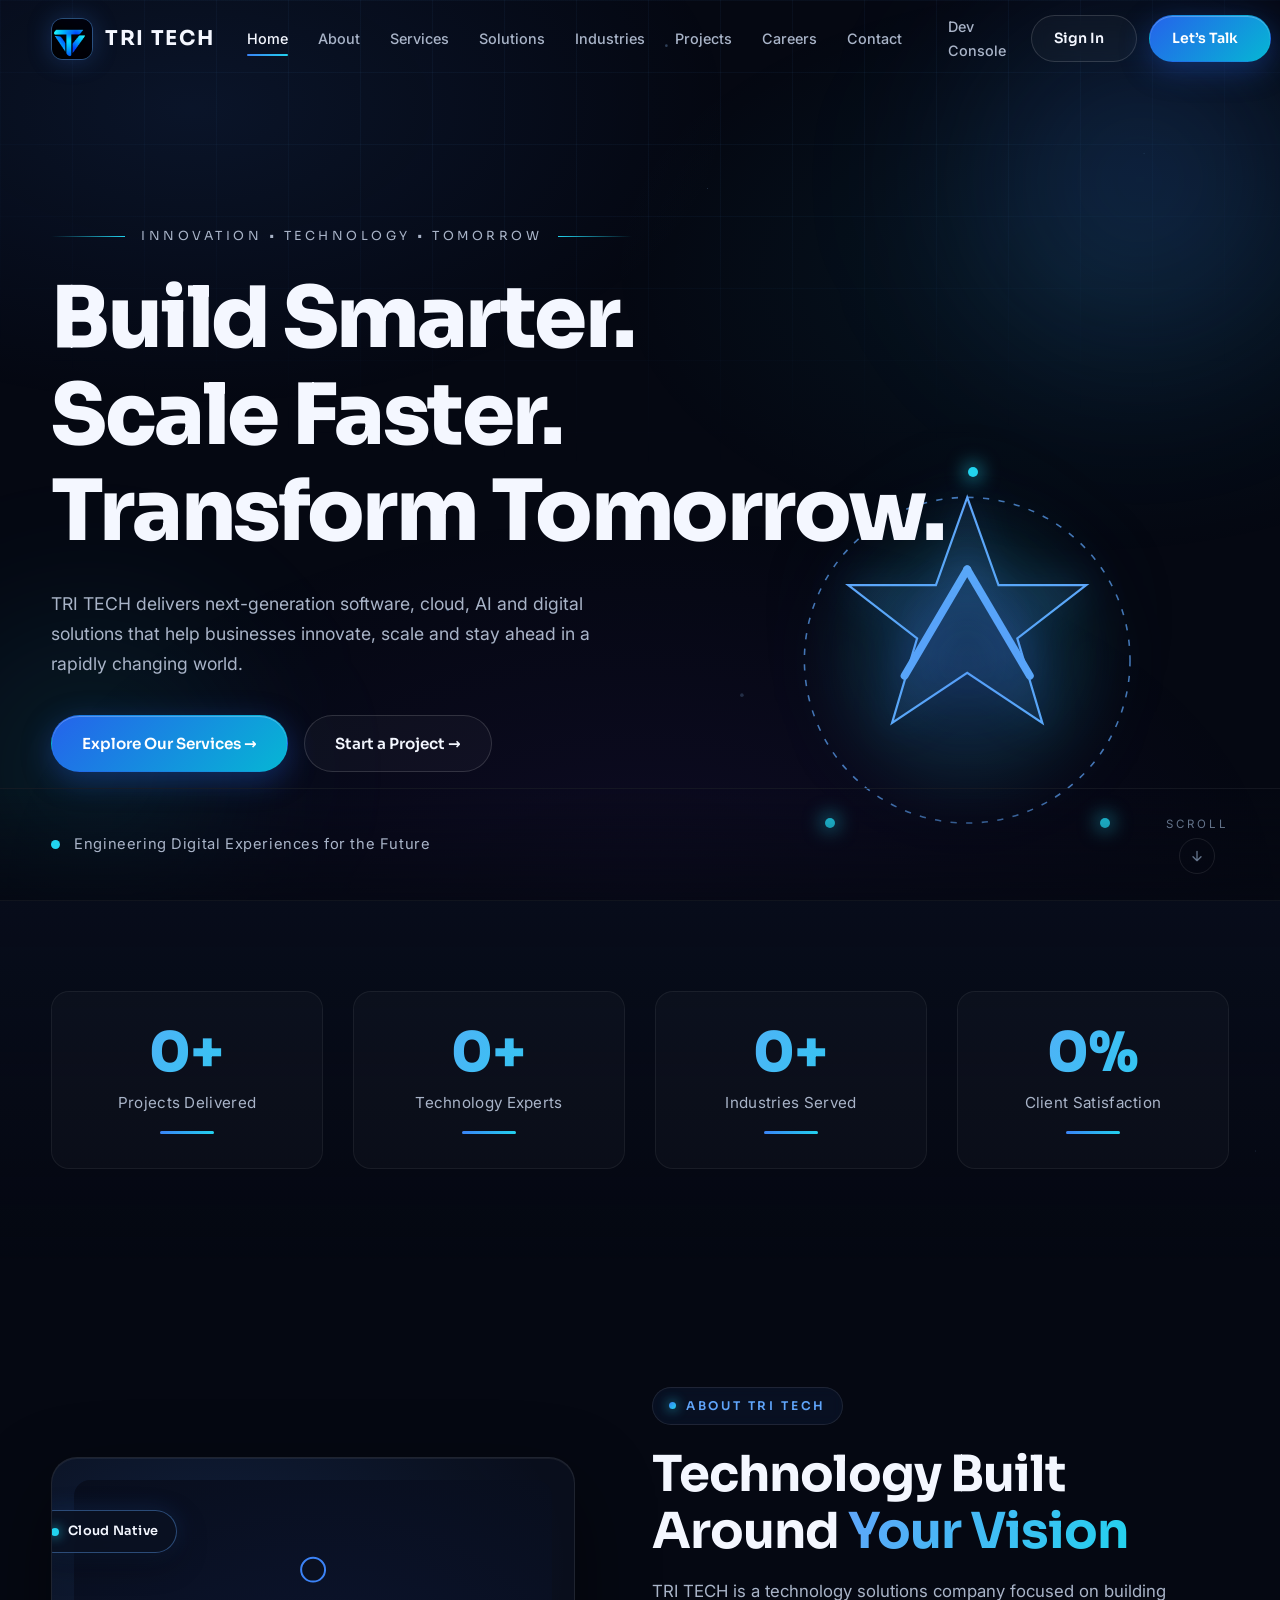
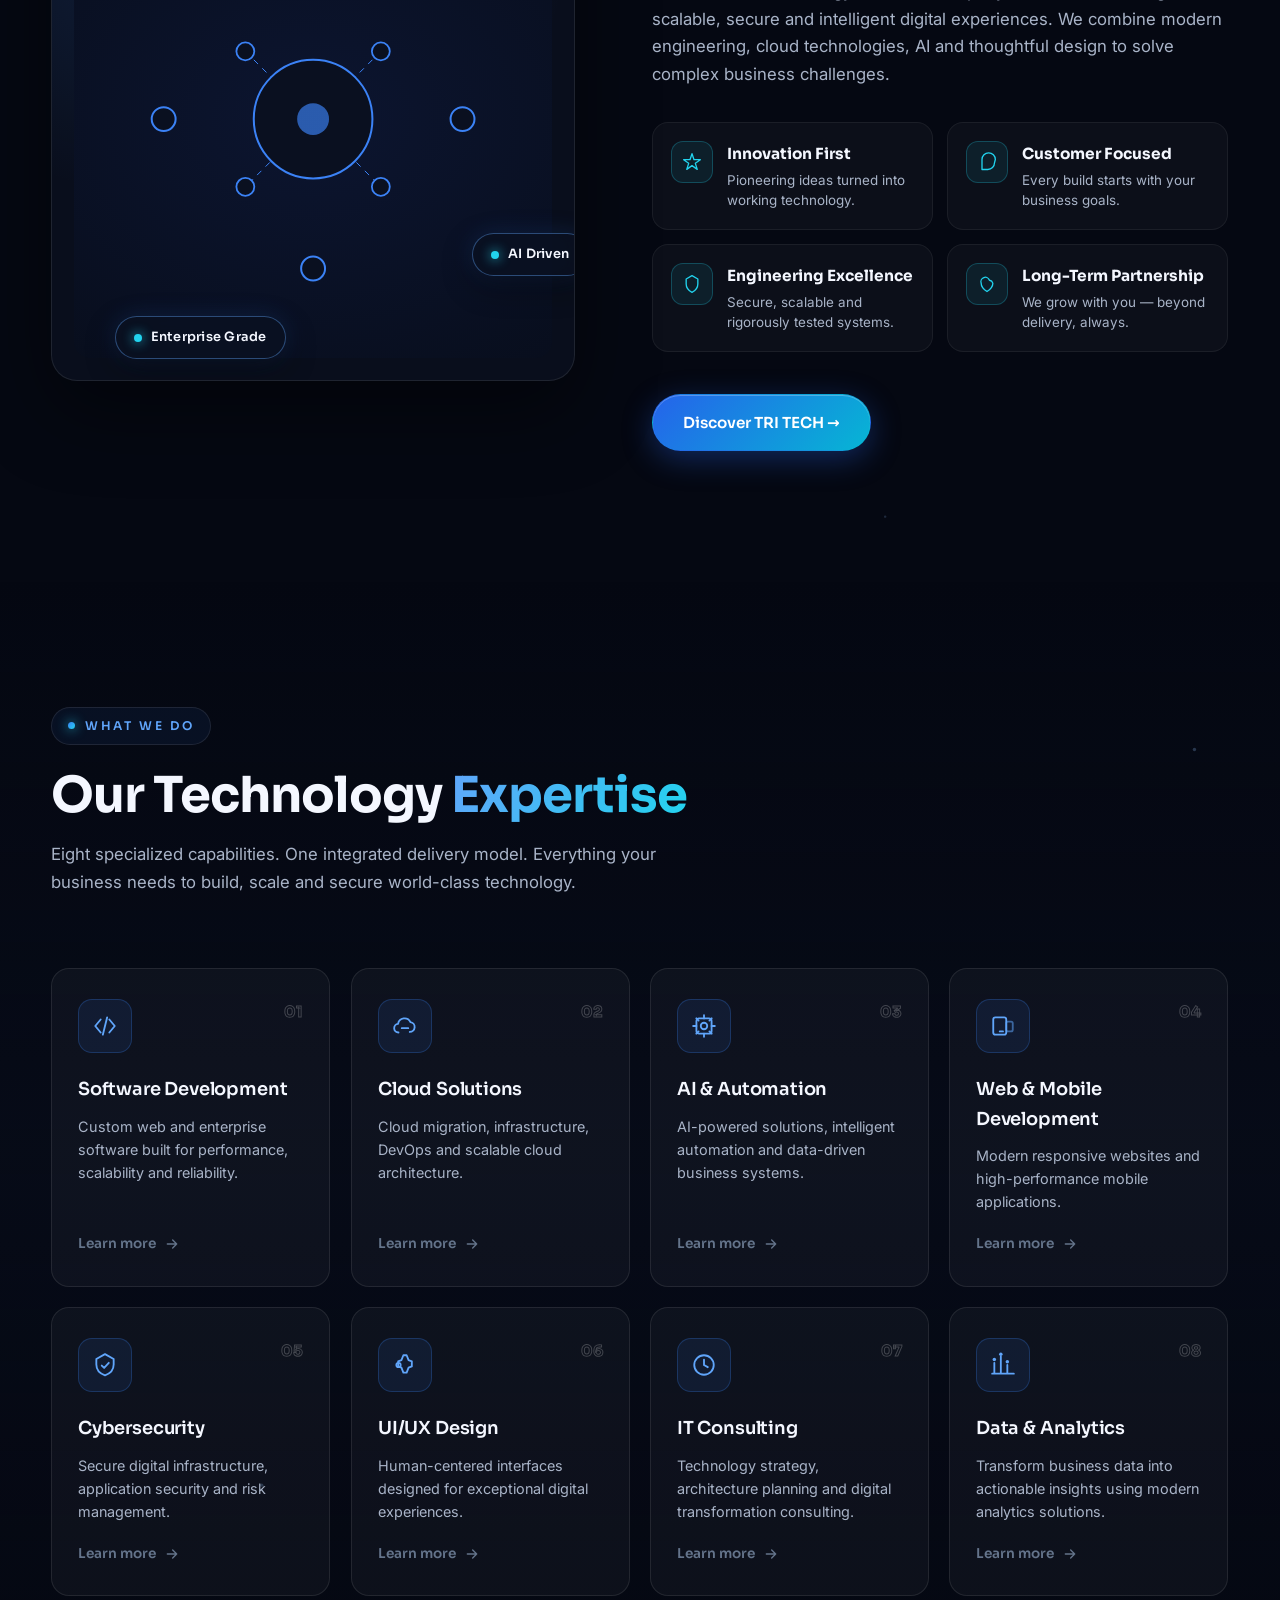
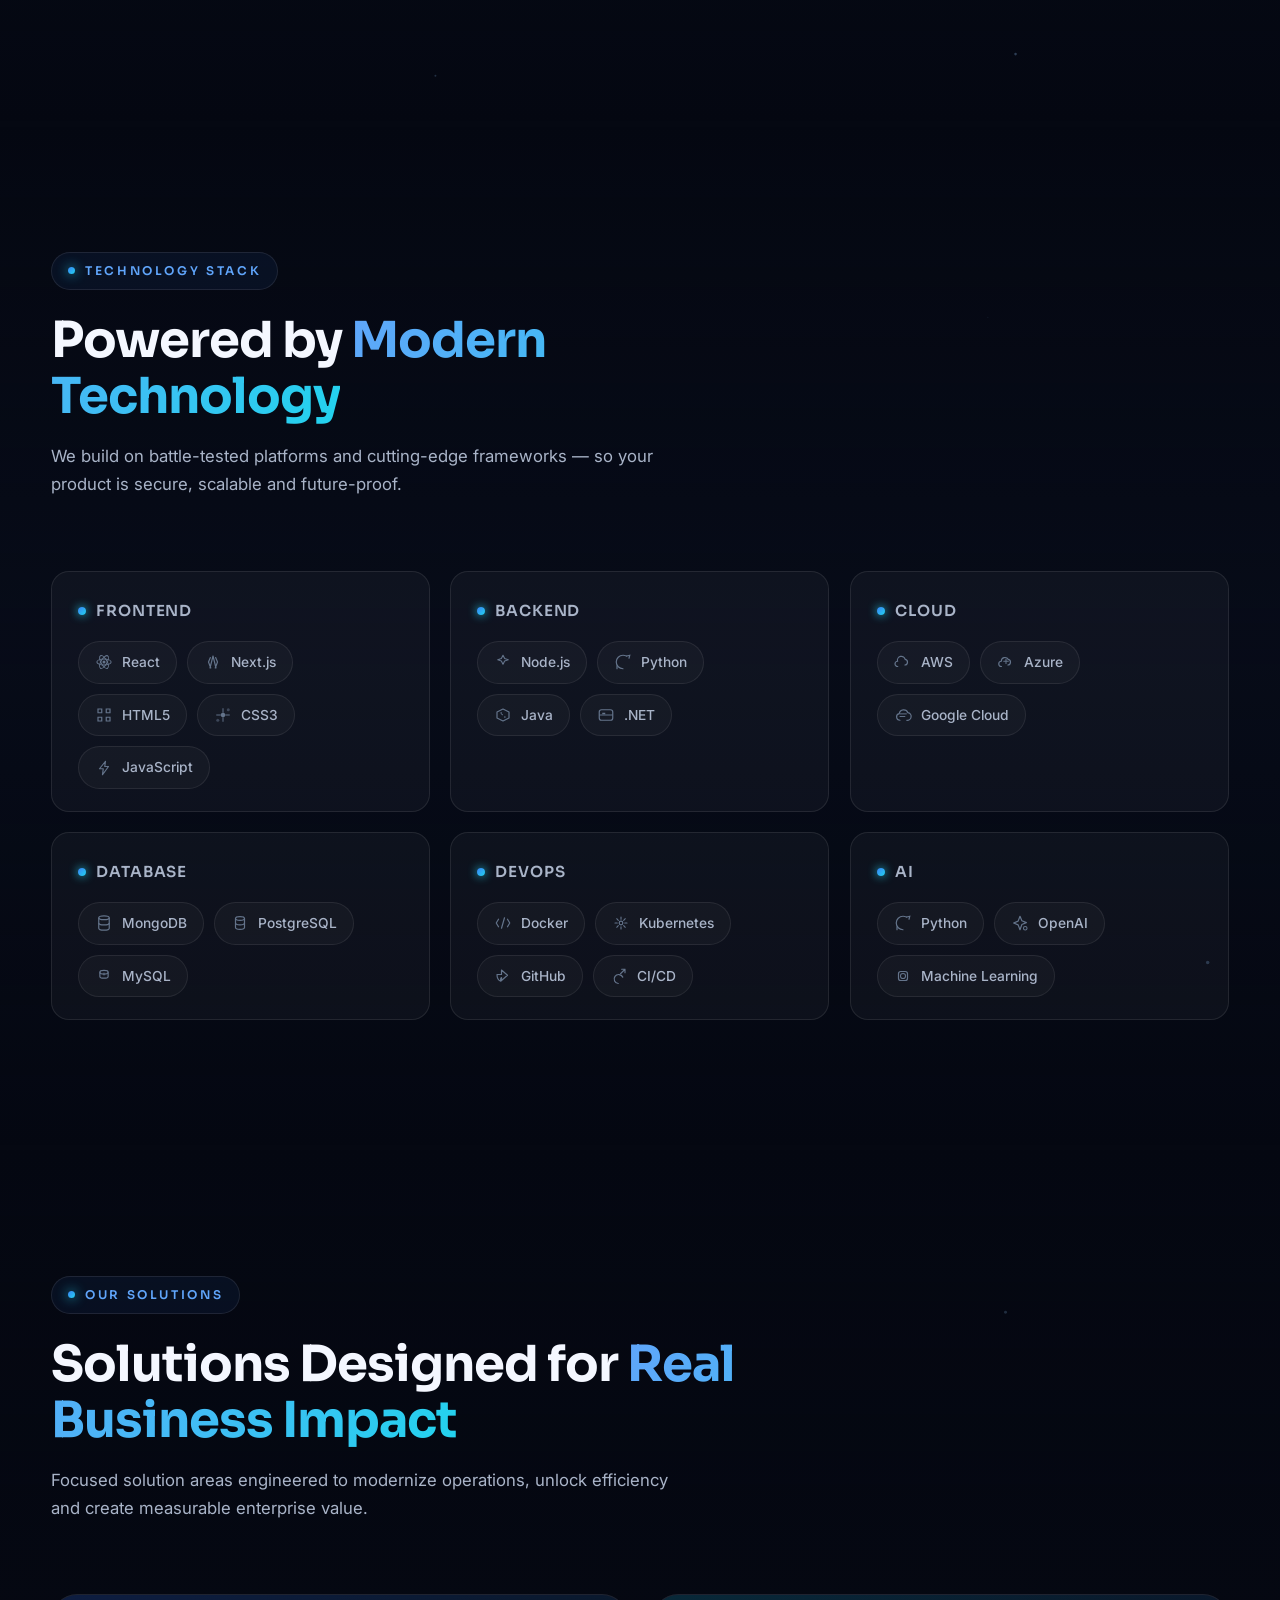
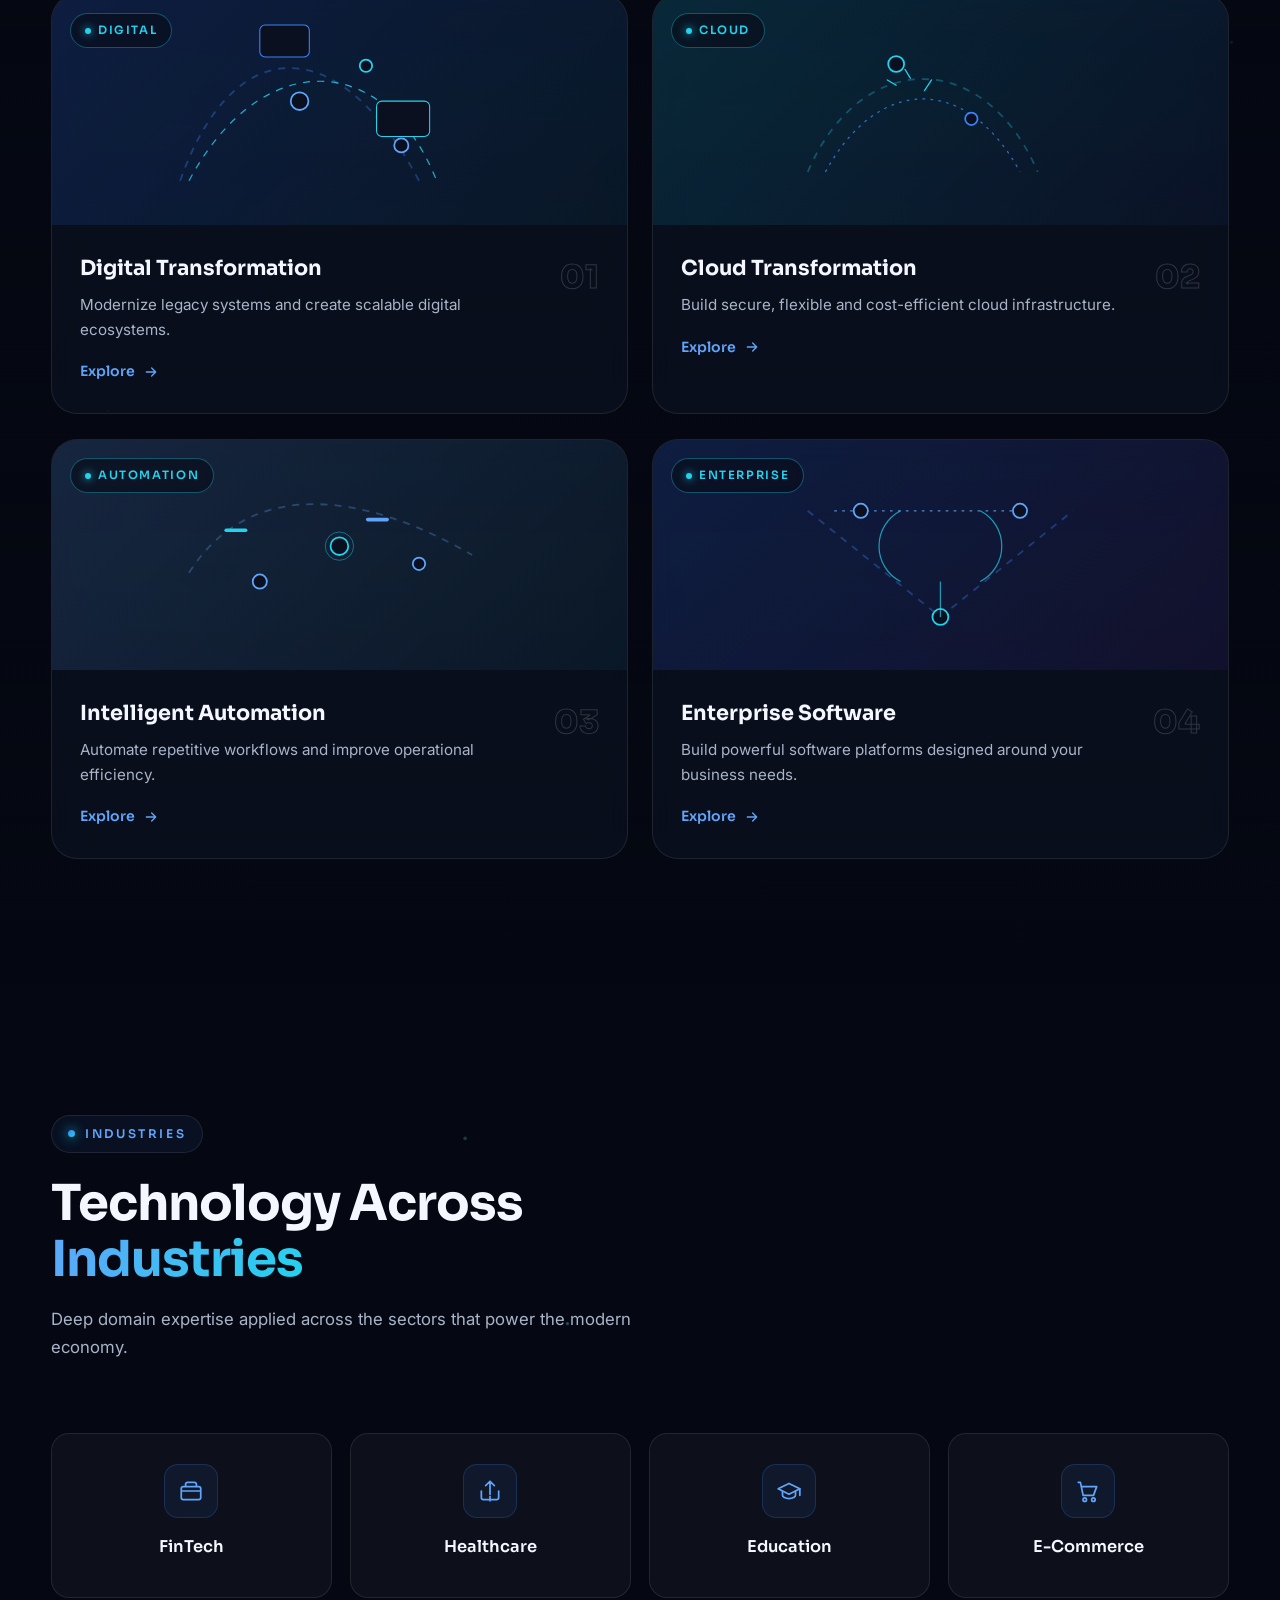
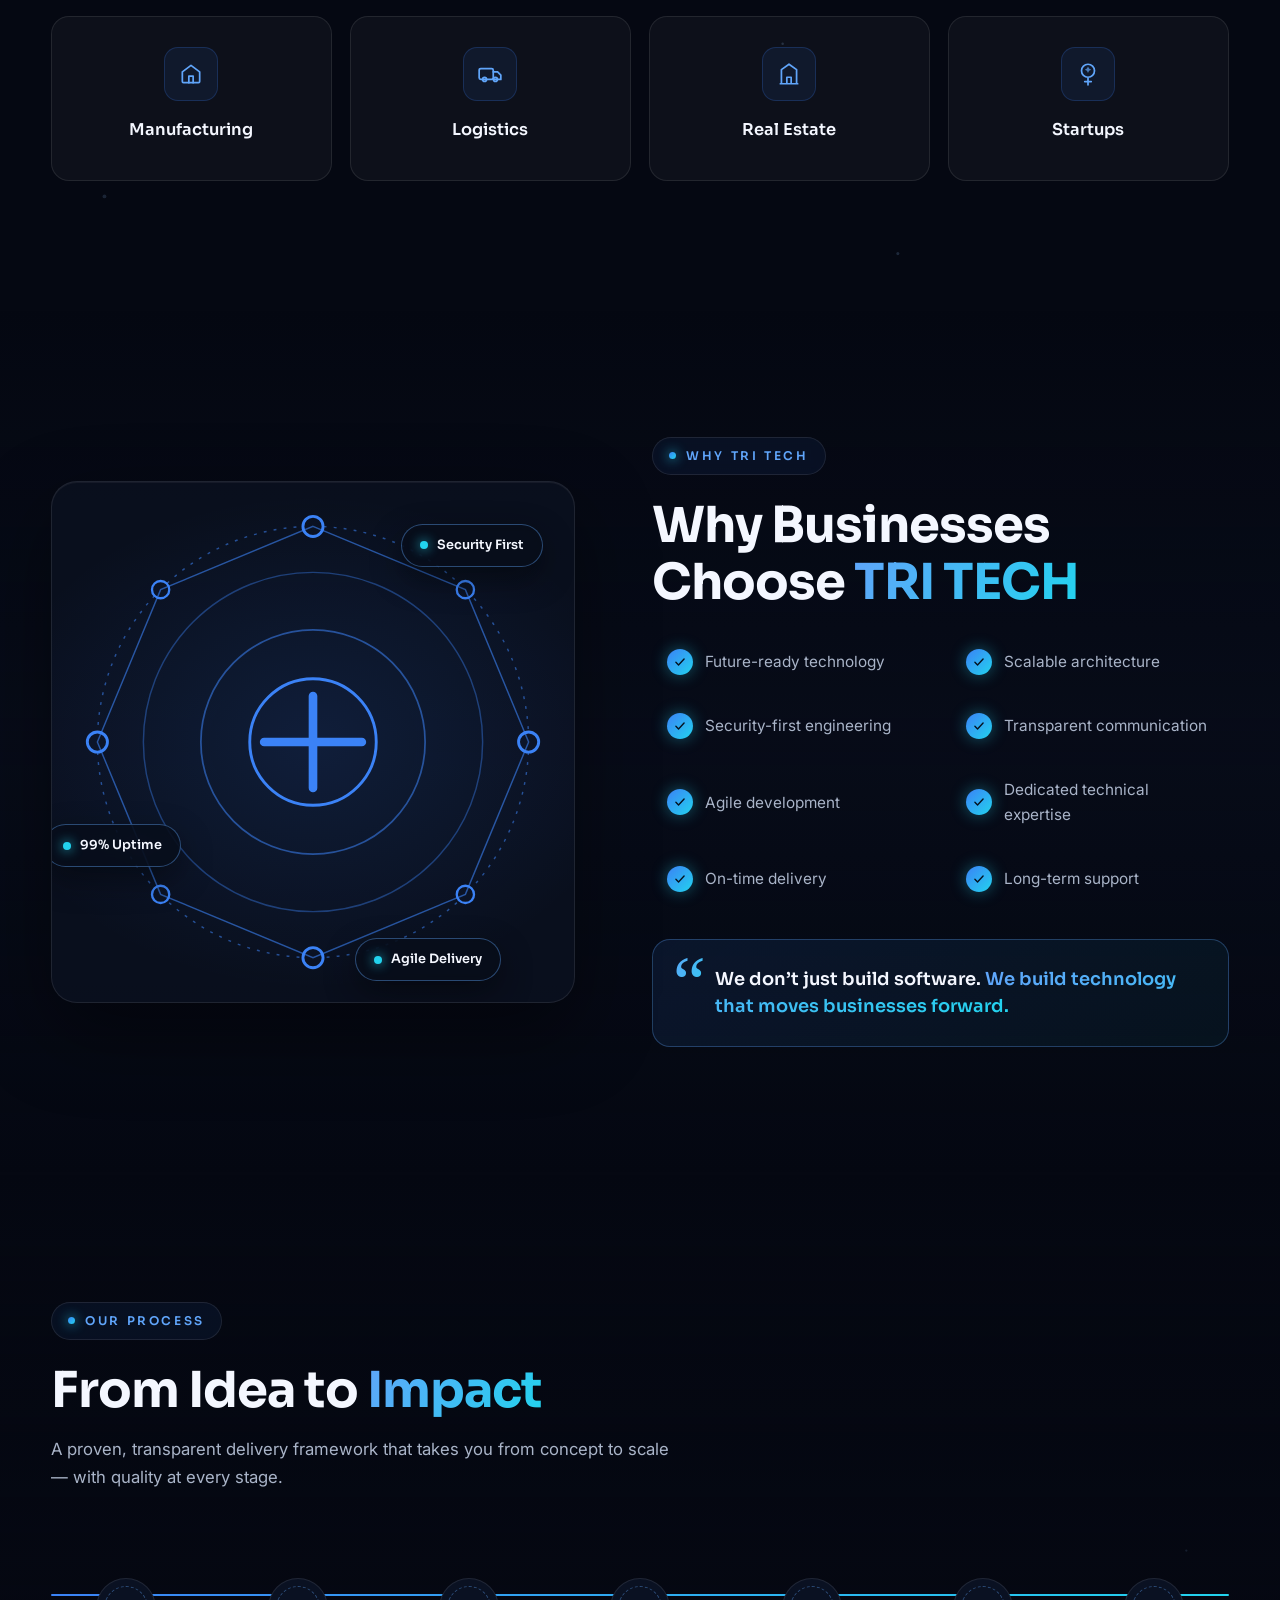
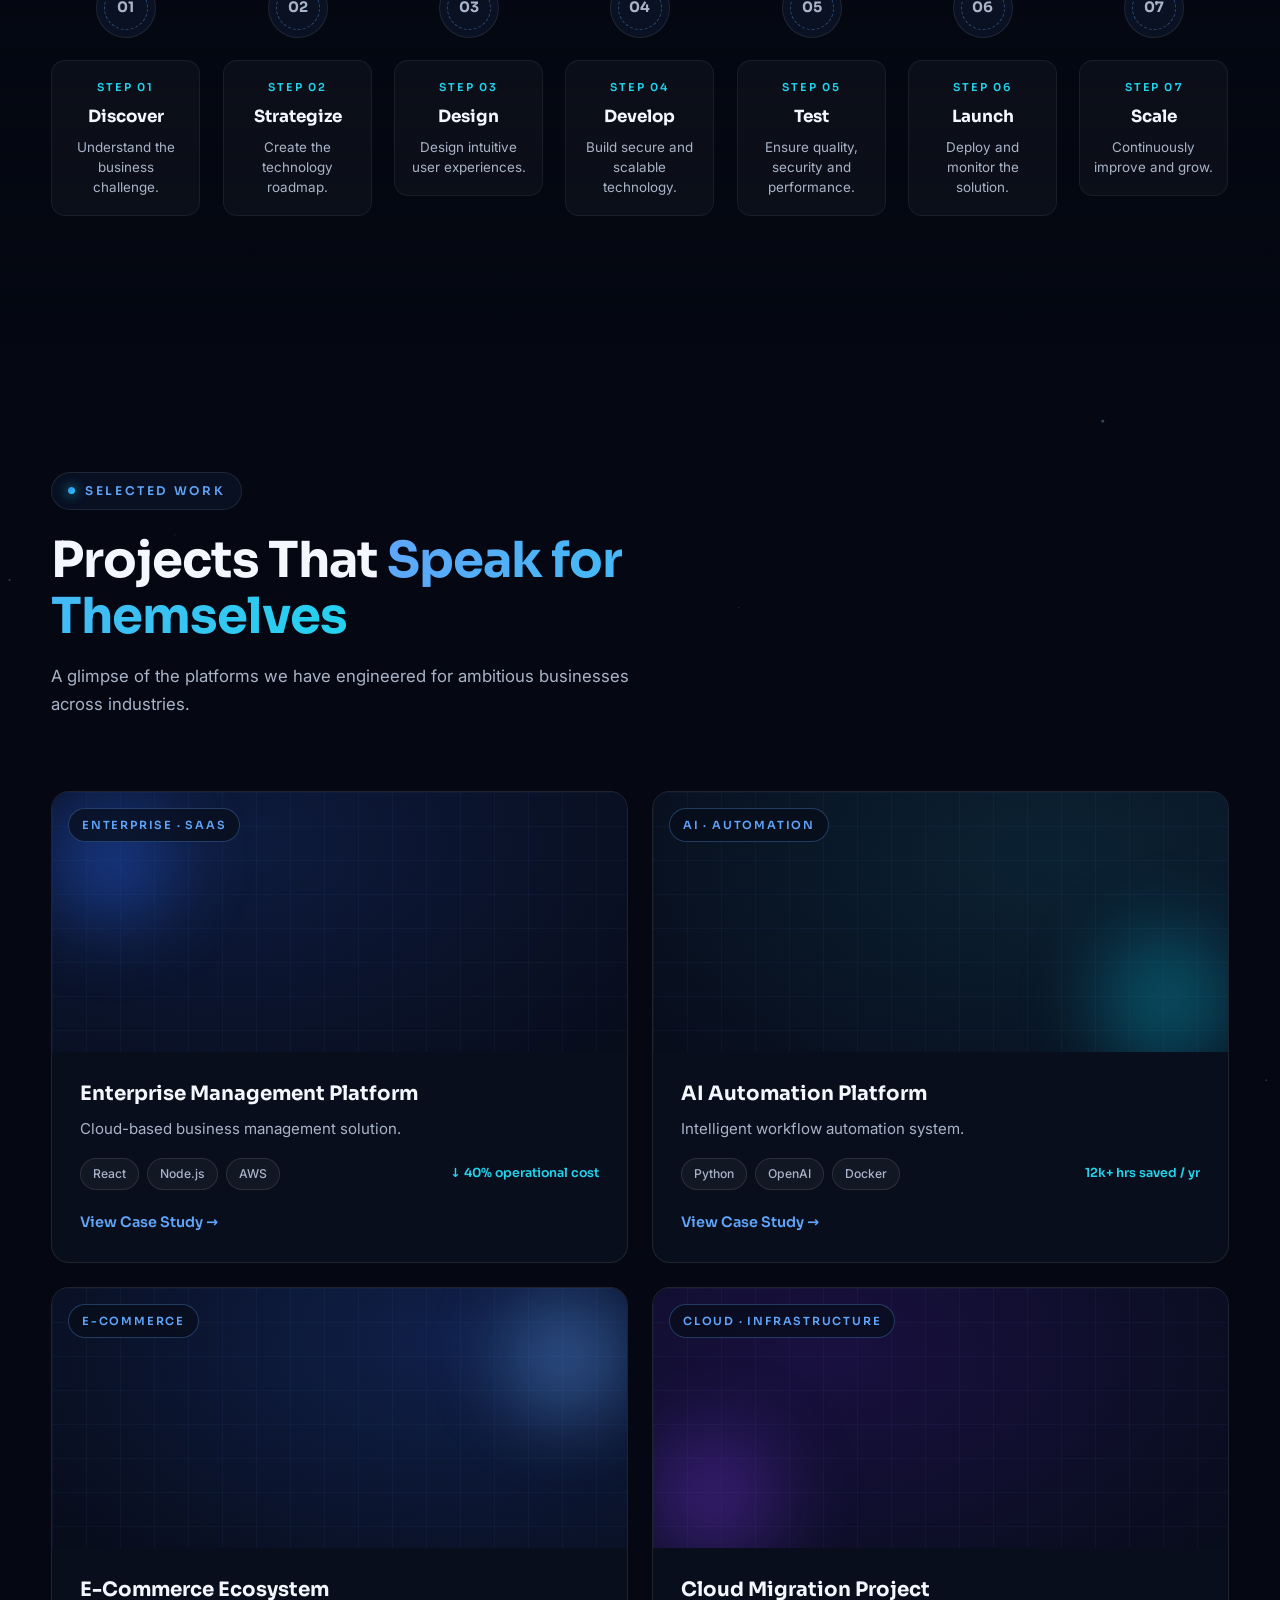
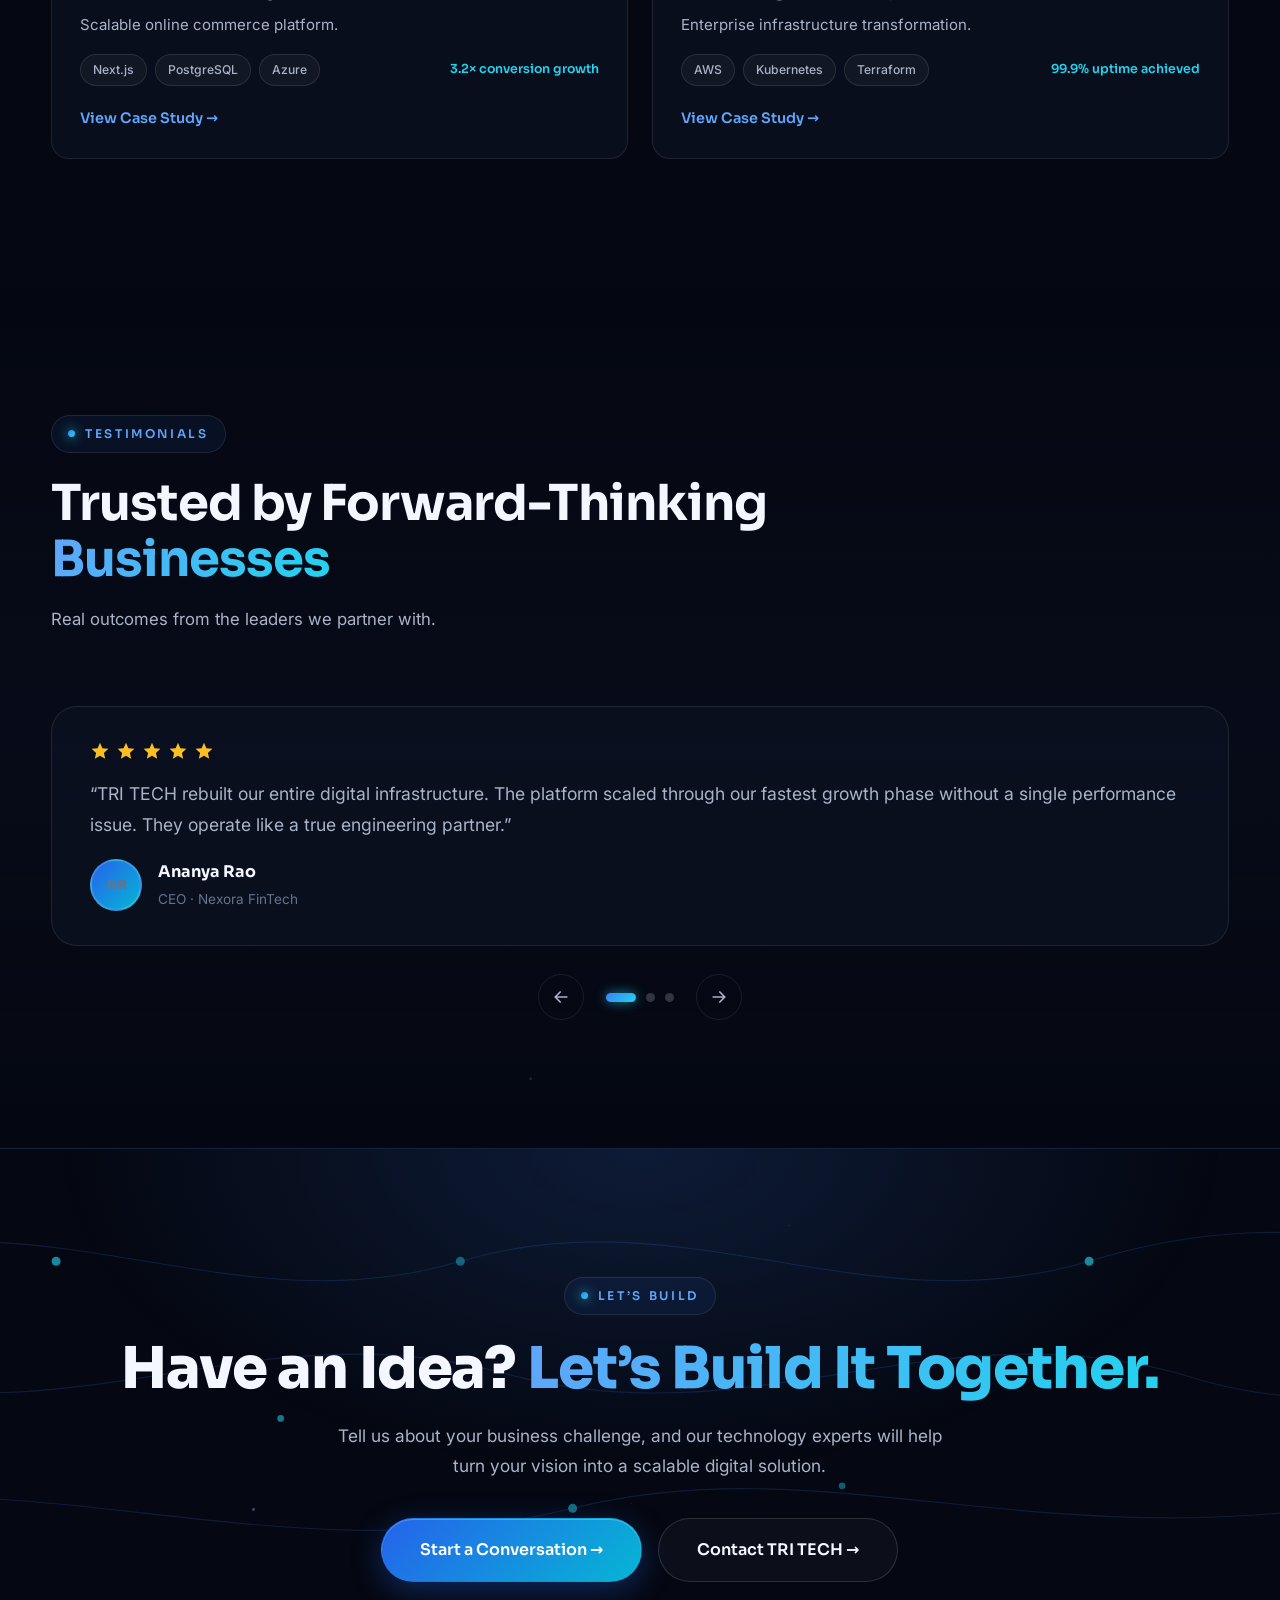
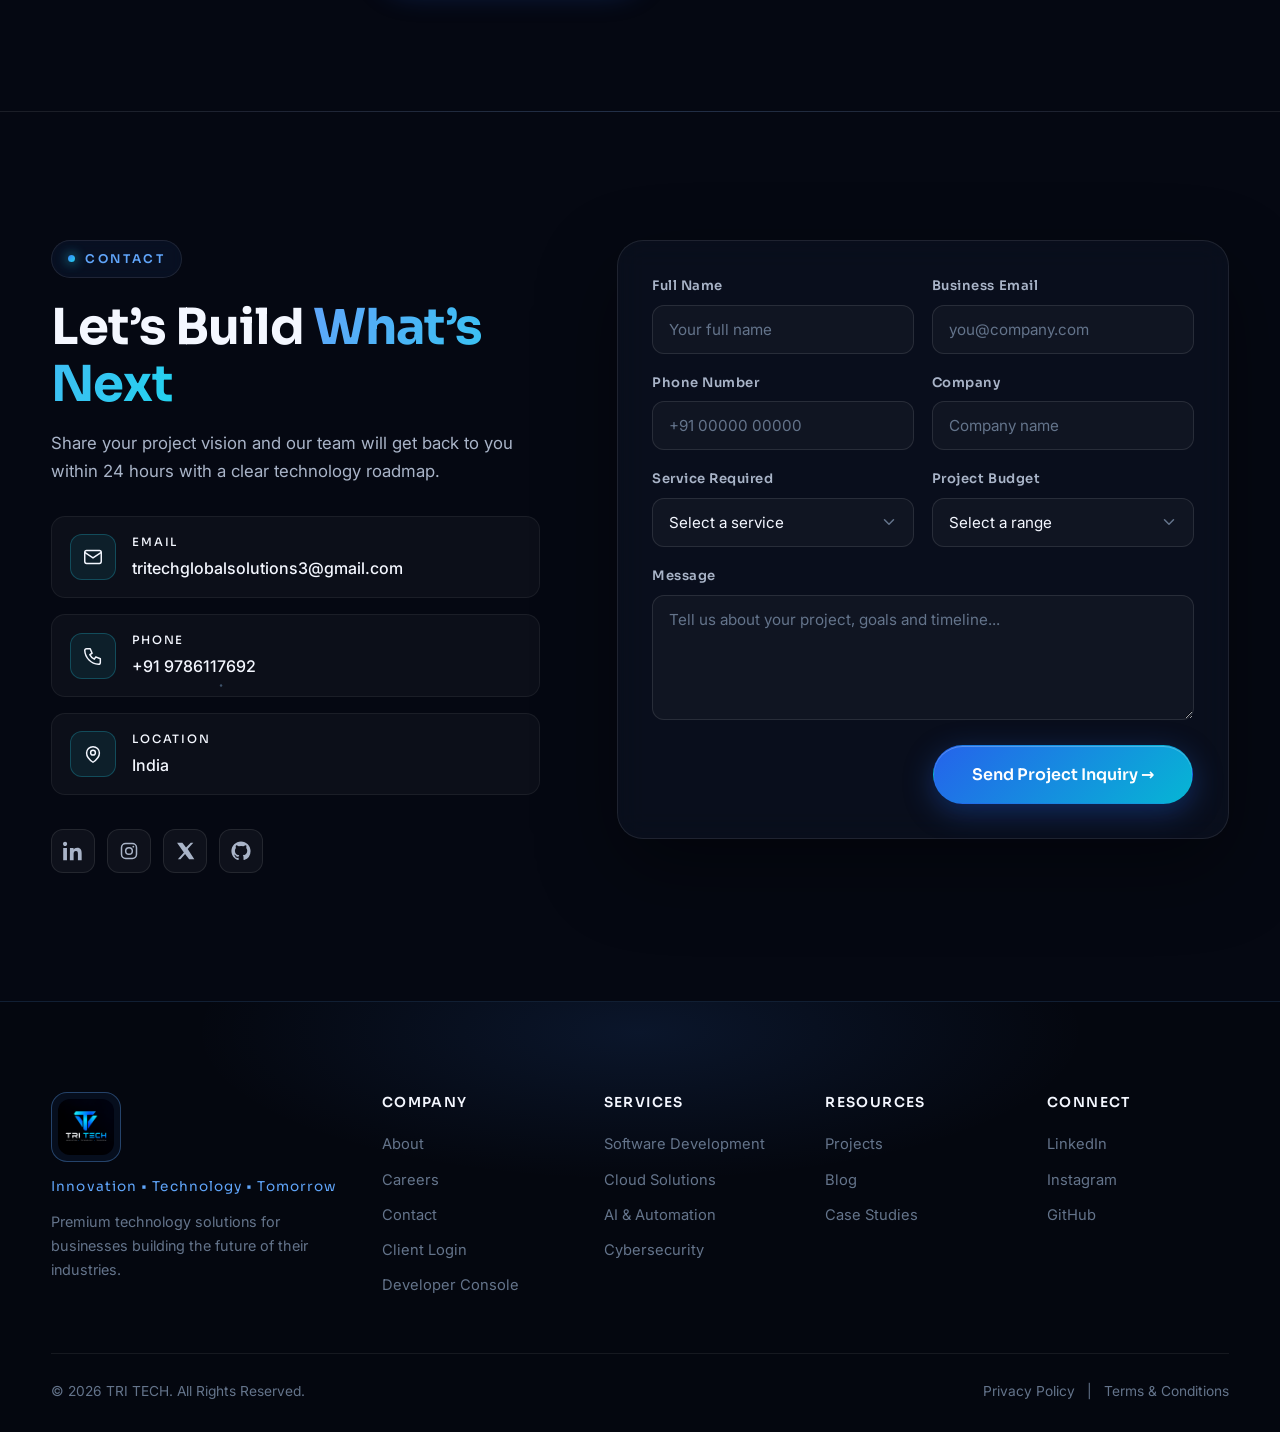
==== commit b25a2b1d: "Allow any email to log in (remove approval gate)" ====
--- a/index.html
+++ b/index.html
@@ -58,7 +58,7 @@
   }
   </script>
 
-  <link rel="stylesheet" href="css/styles.css?v=6" />
+  <link rel="stylesheet" href="css/styles.css?v=7" />
   <noscript>
     <style>
       .preloader { display: none !important; }
@@ -1216,6 +1216,6 @@
     <svg viewBox="0 0 24 24" fill="none" aria-hidden="true"><path d="M12 19V5M6 11l6-6 6 6" stroke="currentColor" stroke-width="2" stroke-linecap="round" stroke-linejoin="round"/></svg>
   </button>
 
-  <script src="js/main.js?v=6" defer></script>
+  <script src="js/main.js?v=7" defer></script>
 </body>
 </html>
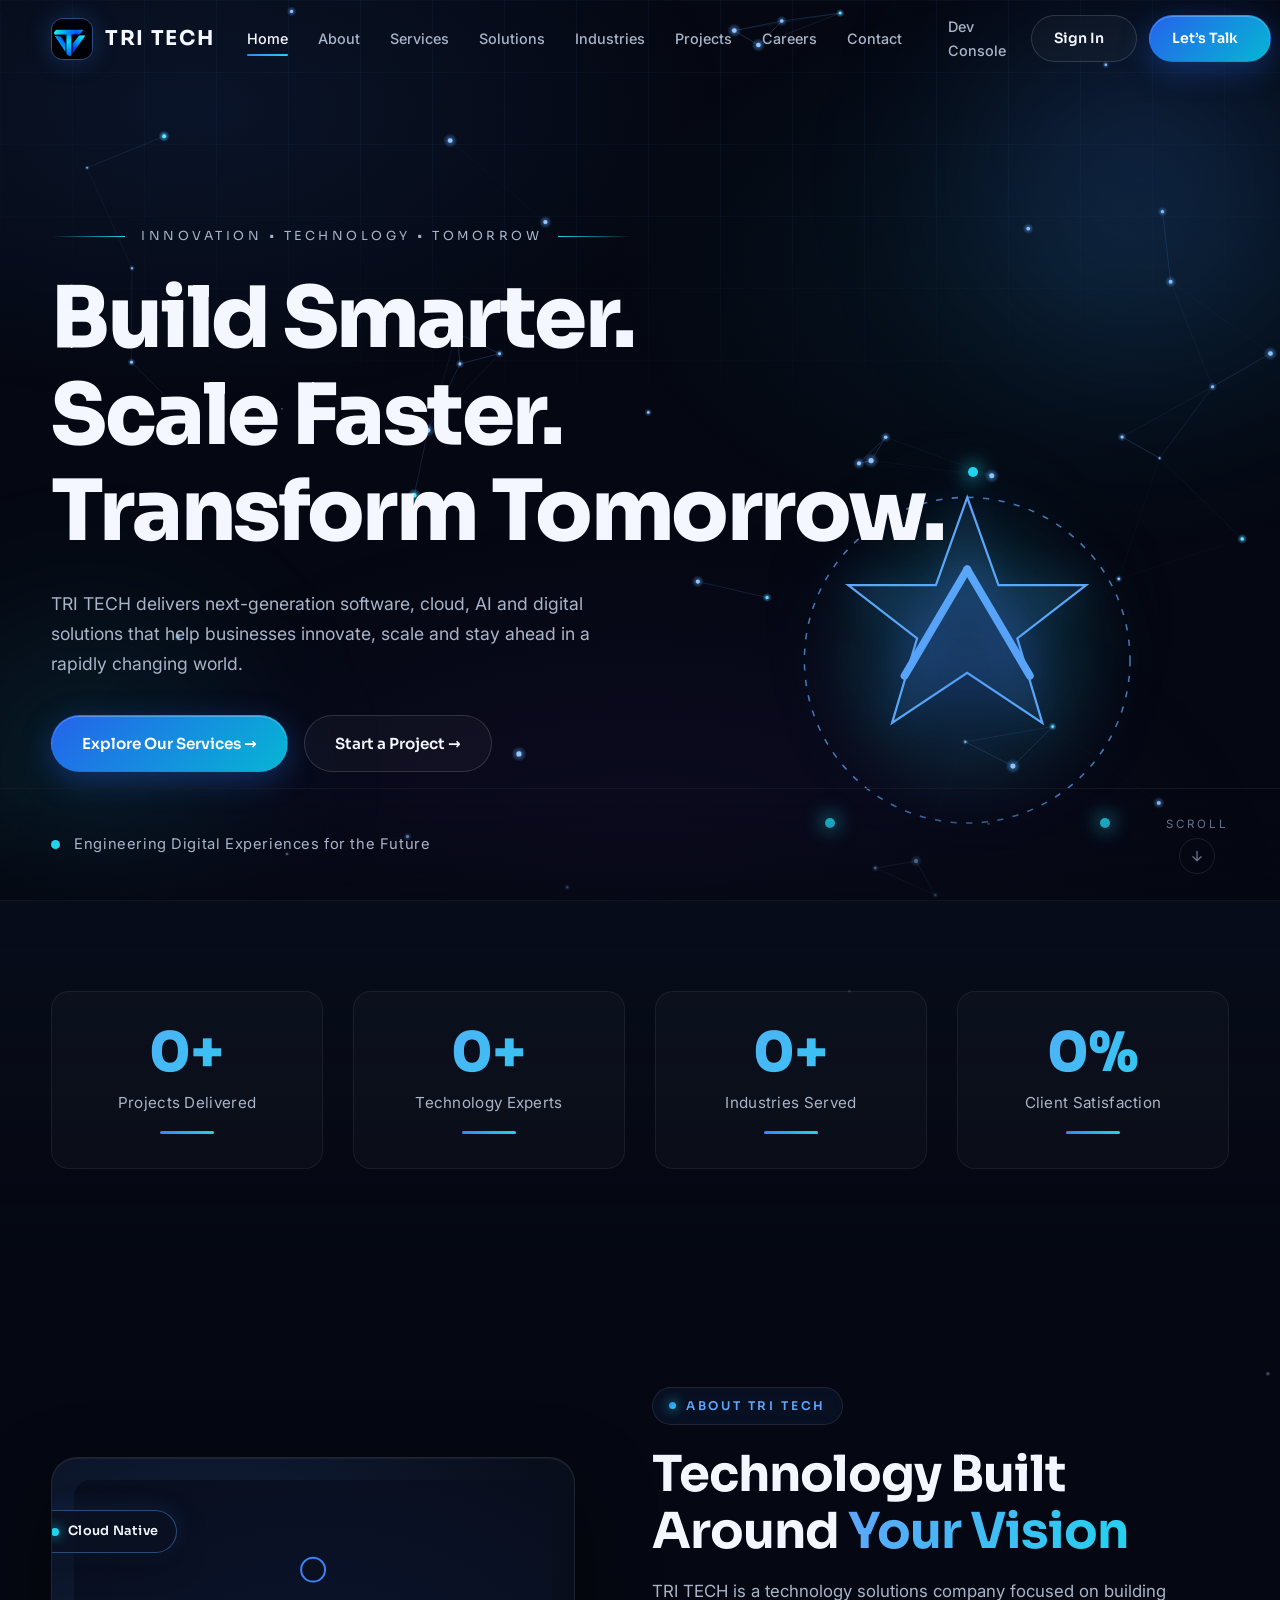
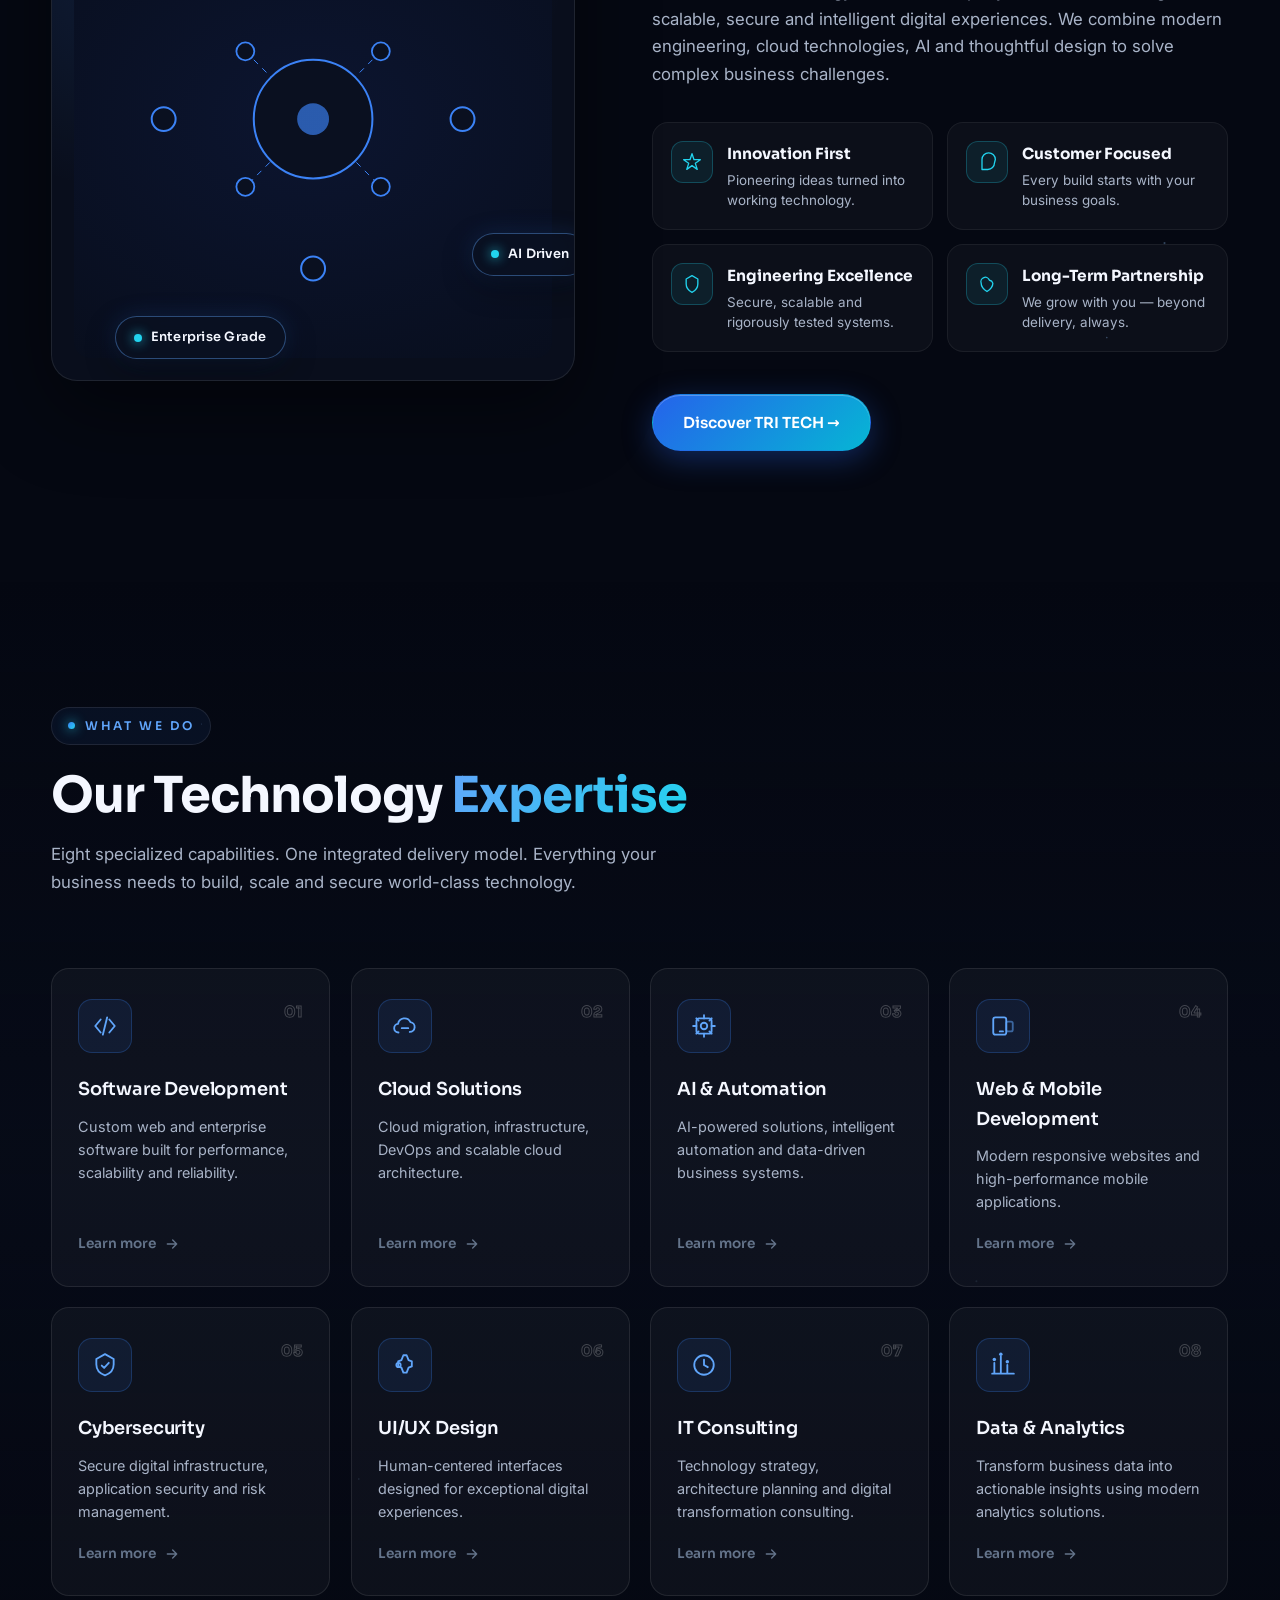
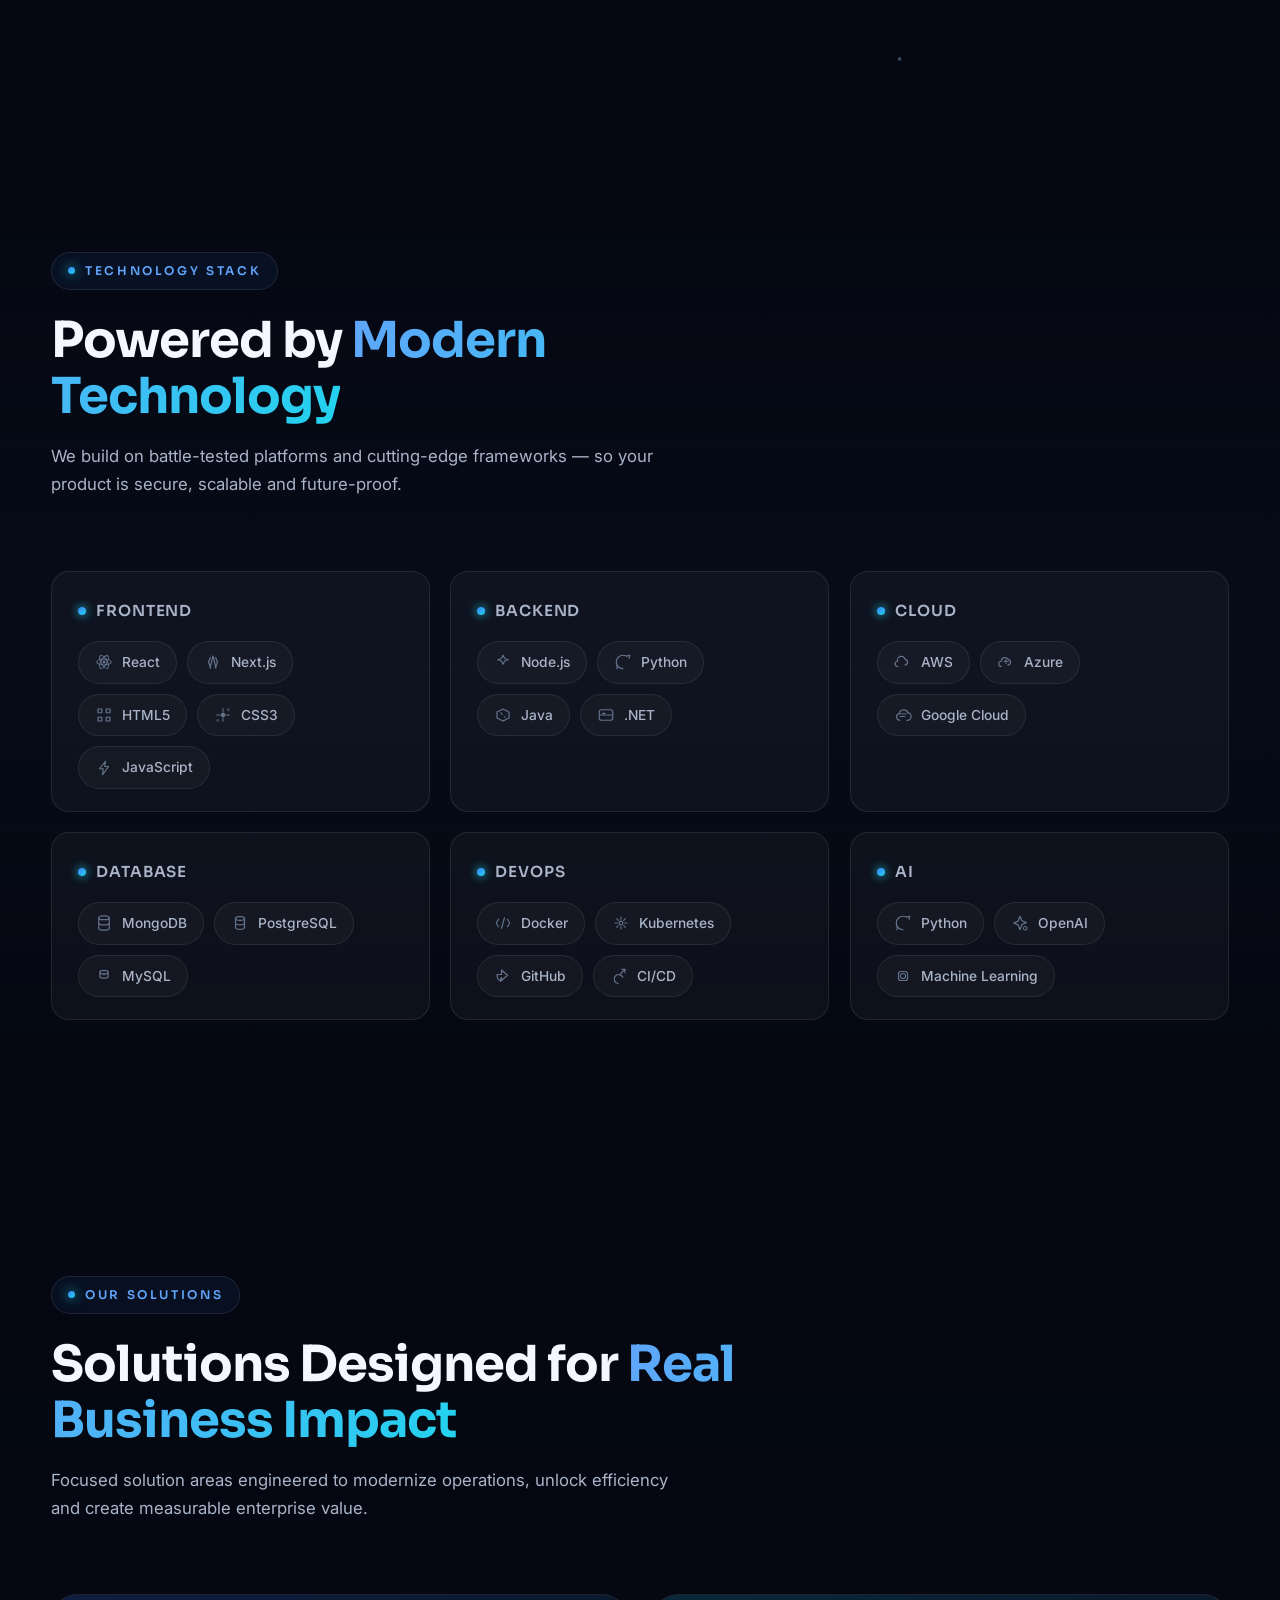
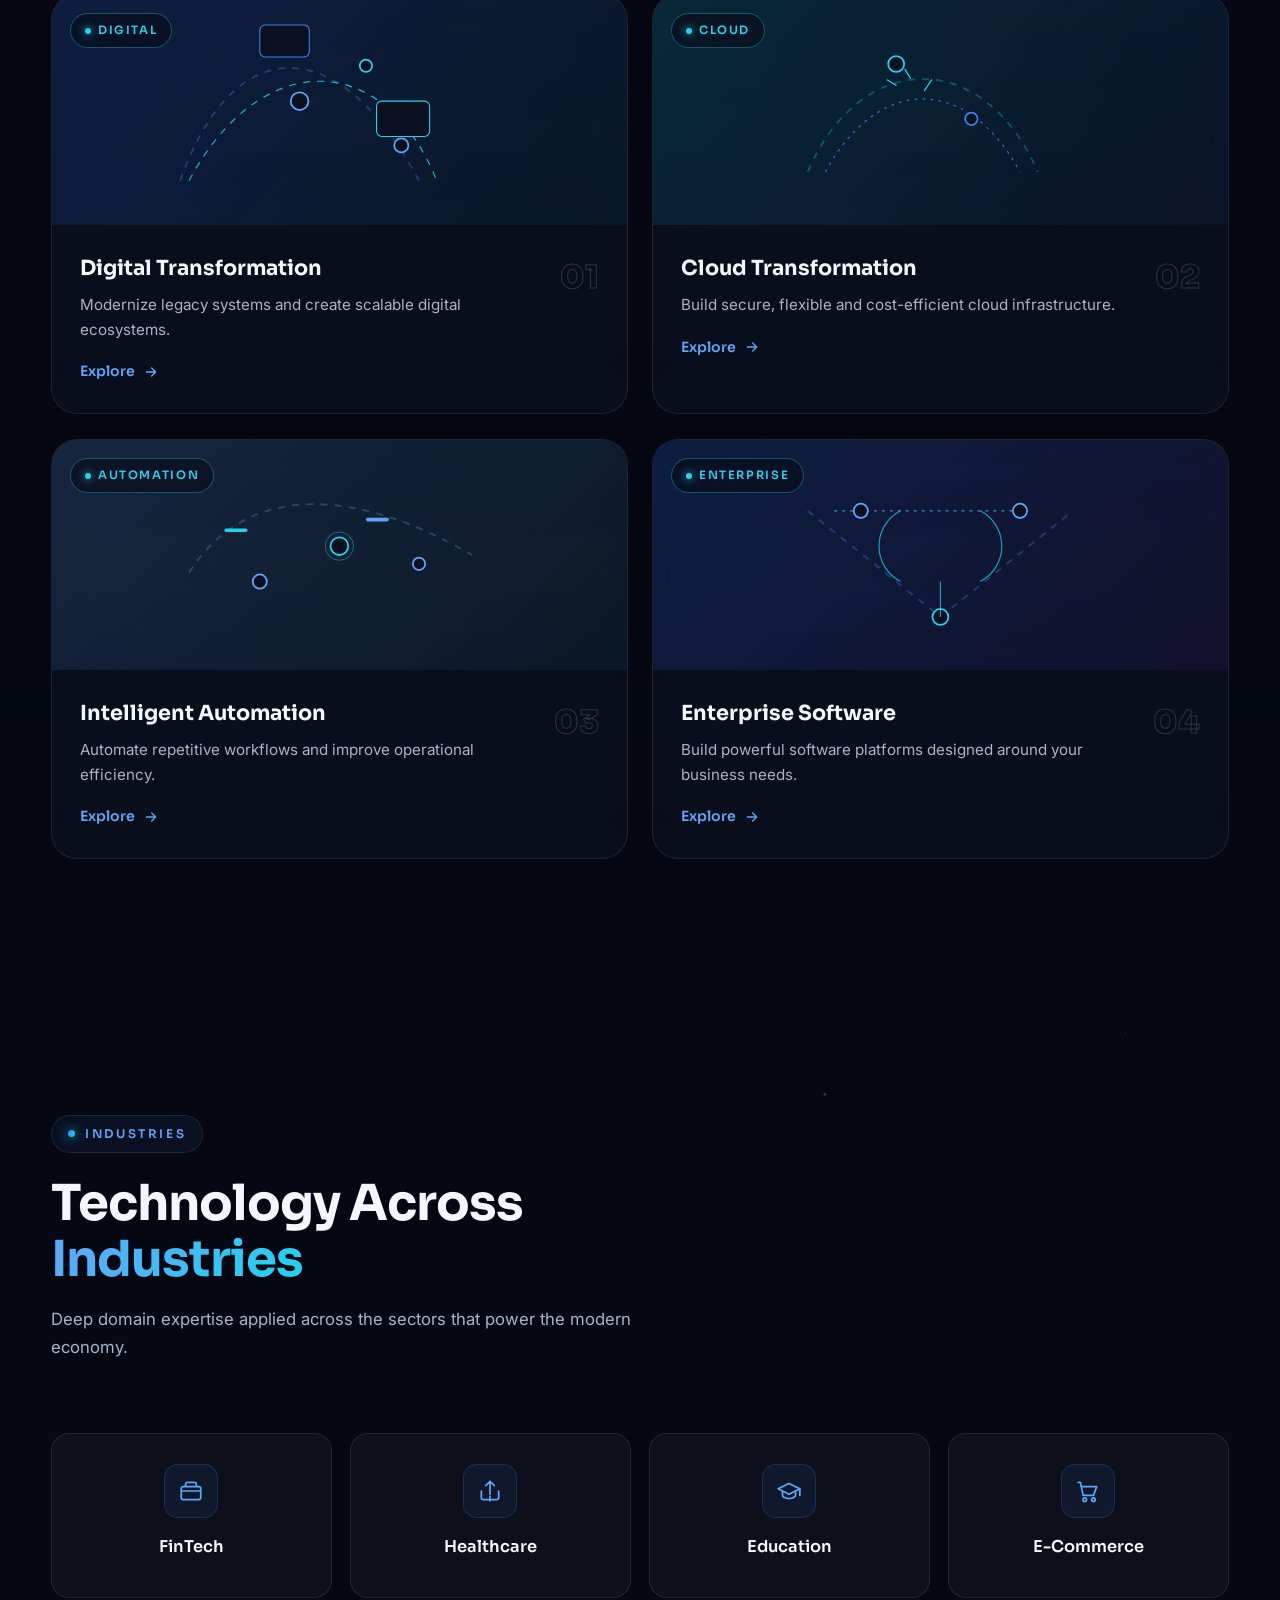
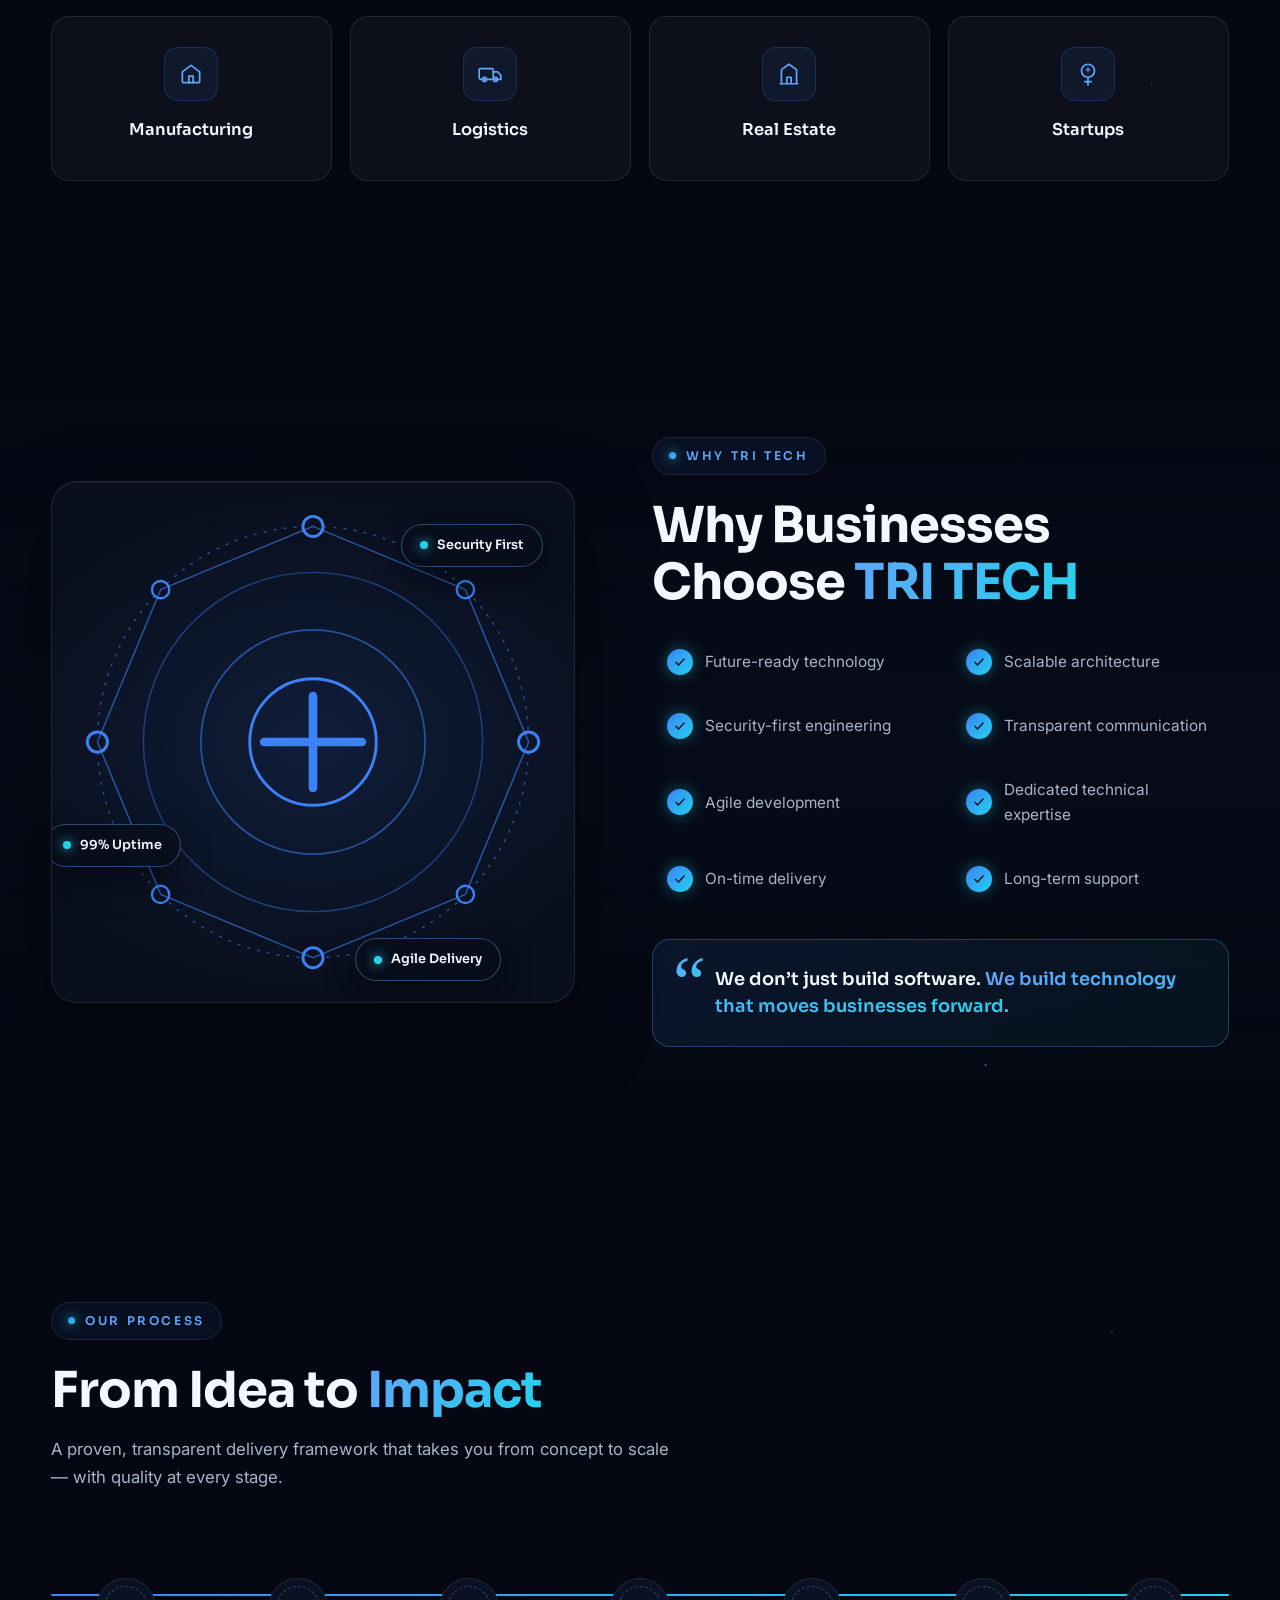
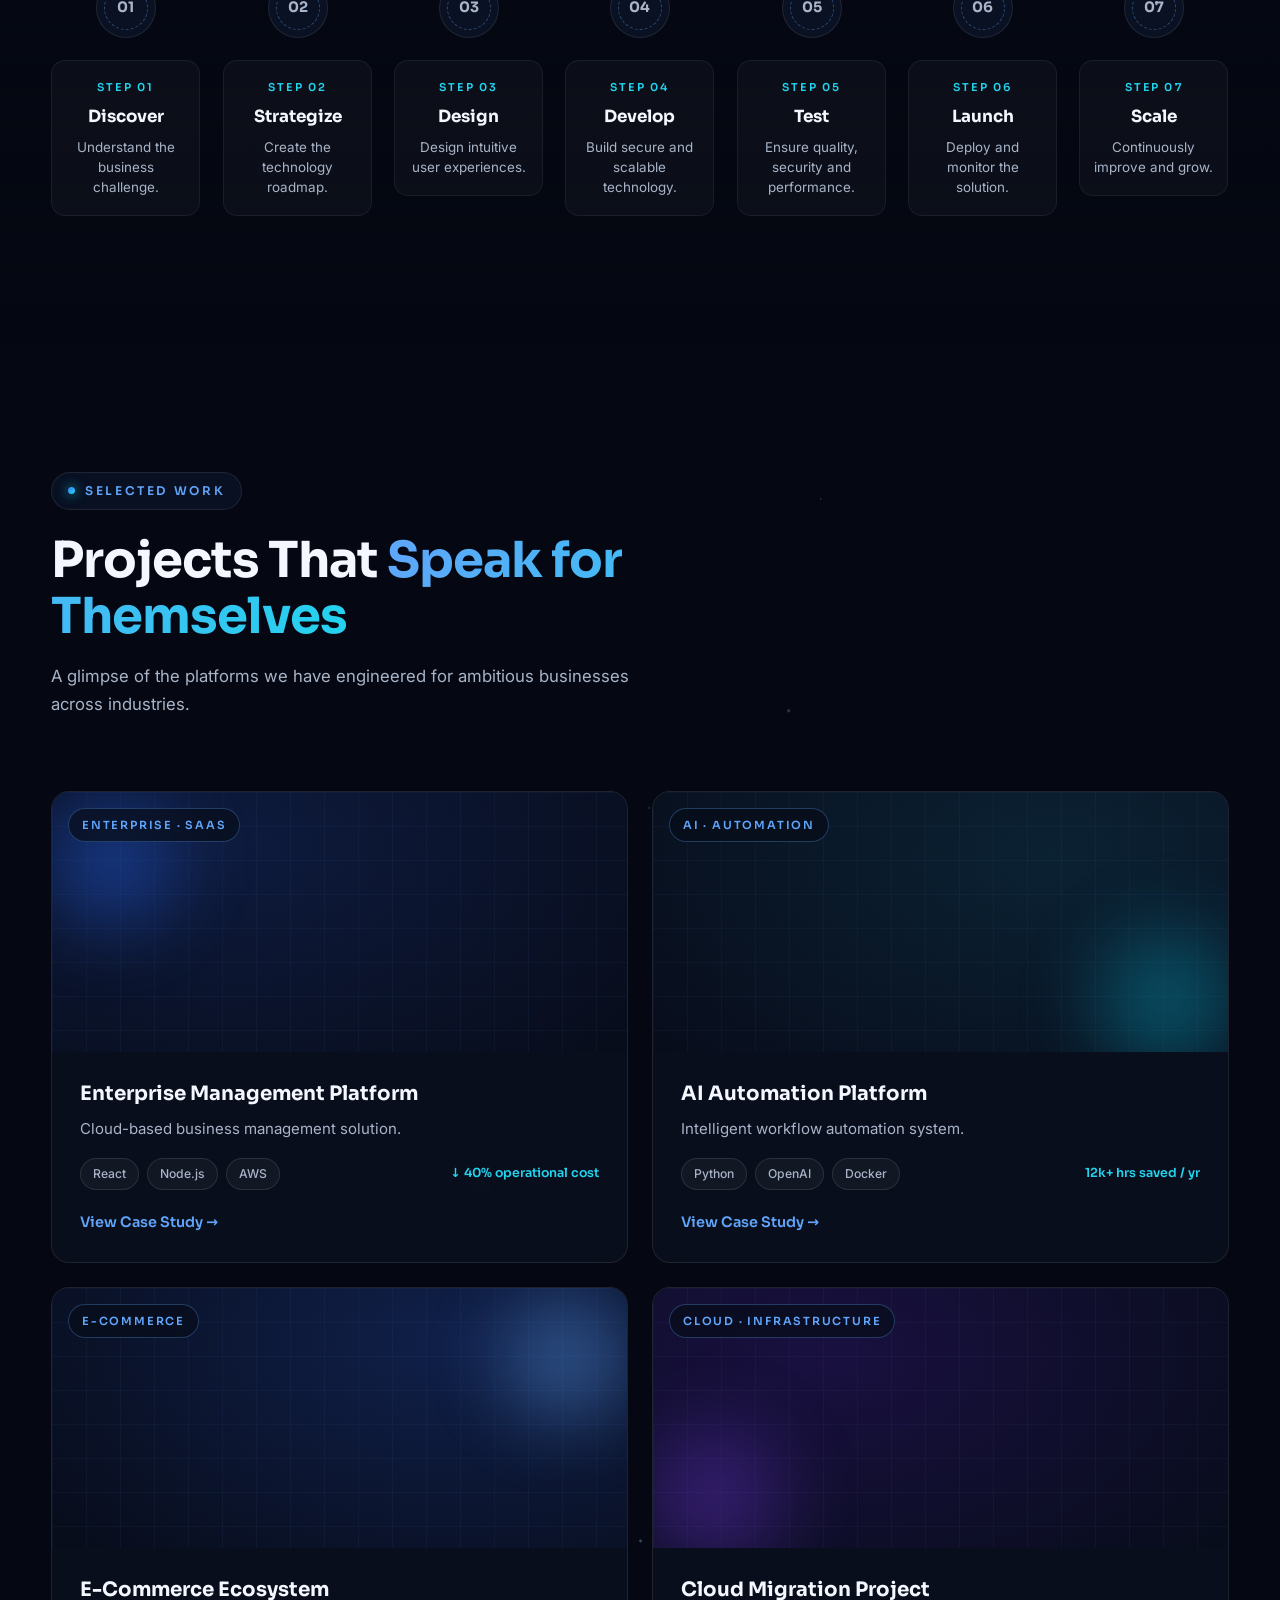
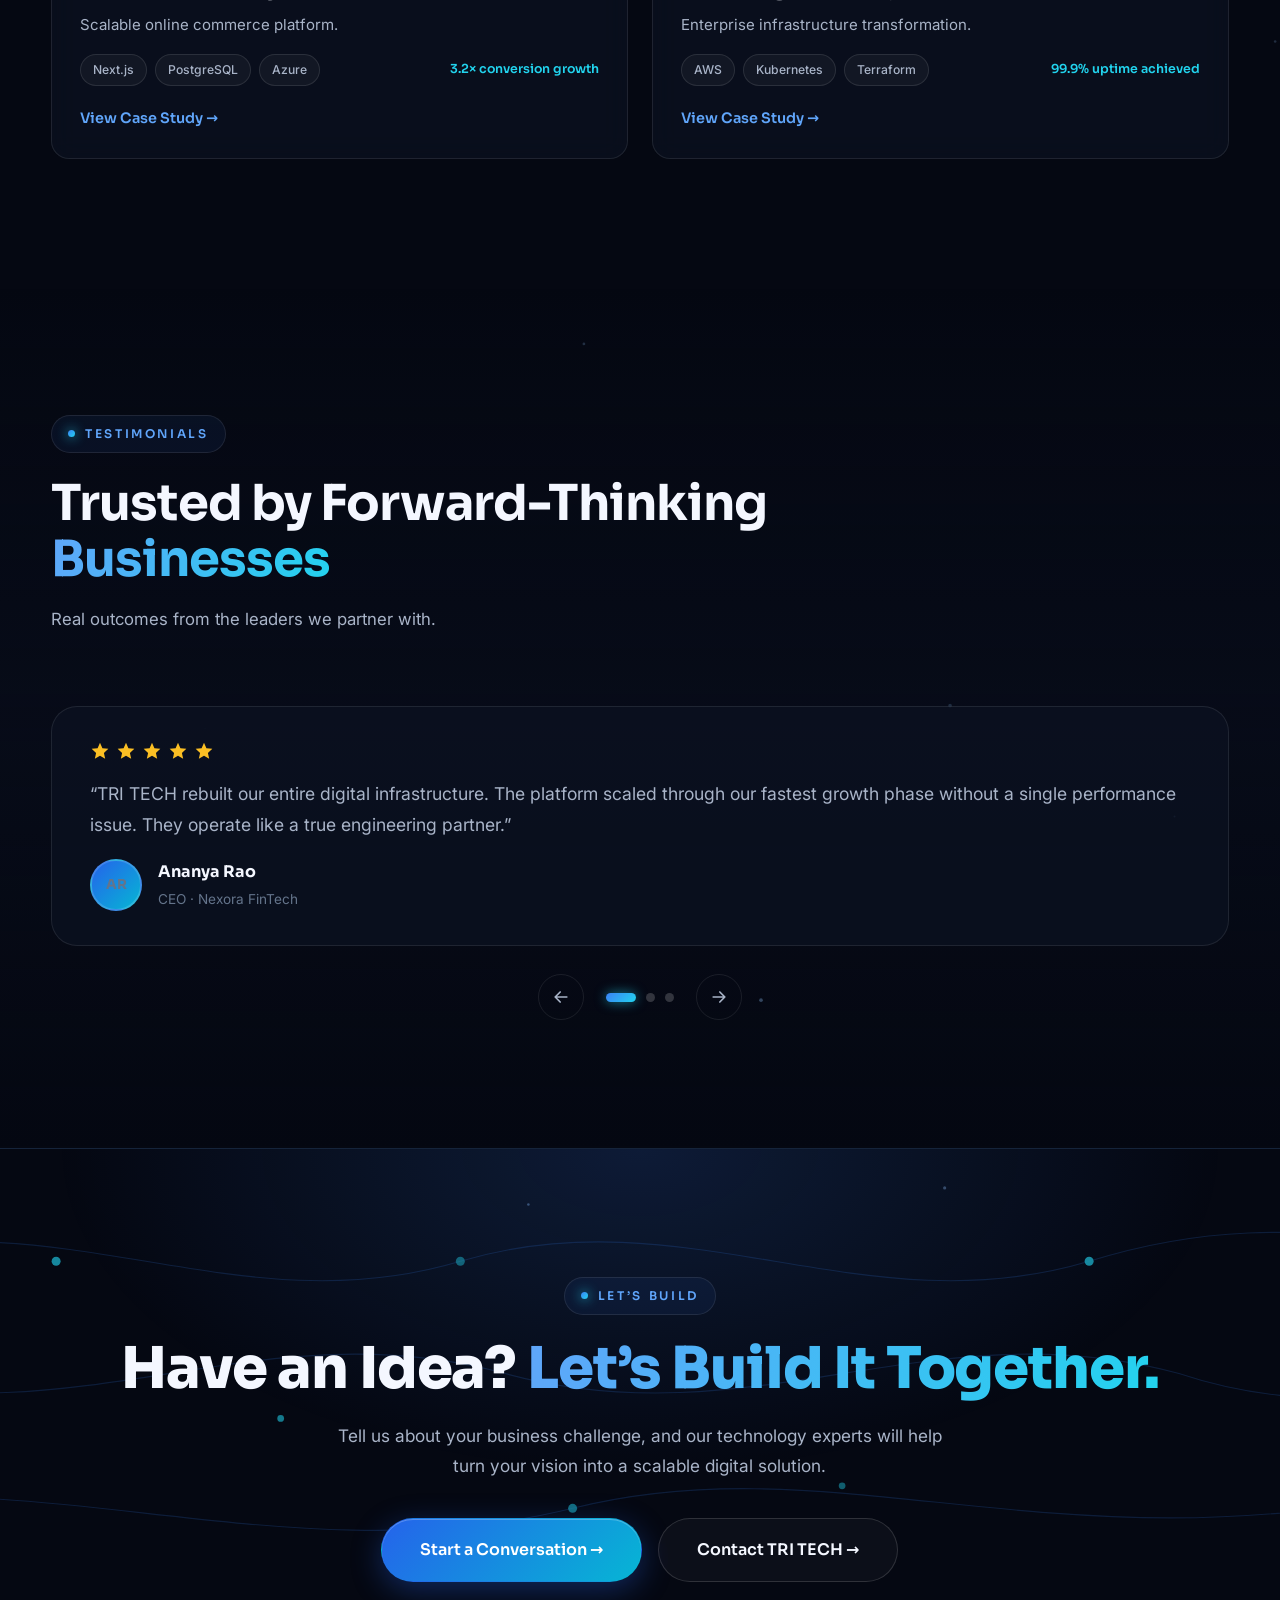
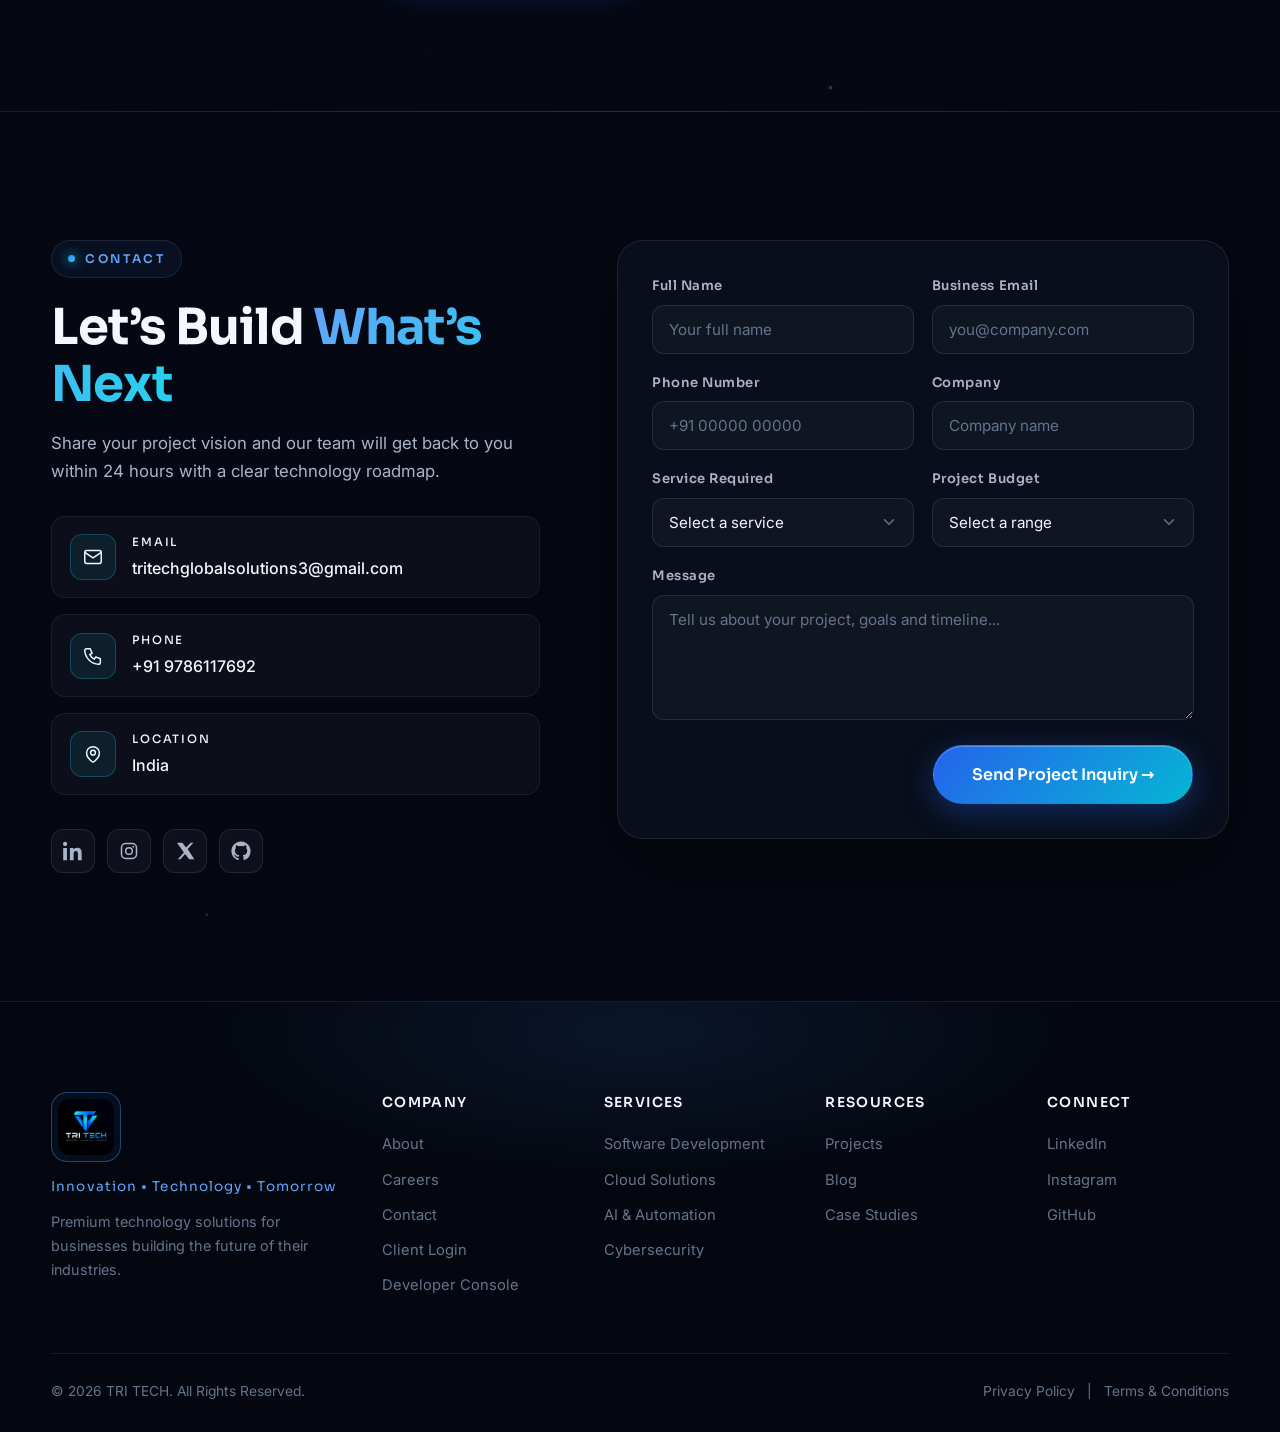
==== commit 835a9869: "Implement OTP email login flow on client and developer portals" ====
--- a/index.html
+++ b/index.html
@@ -58,7 +58,7 @@
   }
   </script>
 
-  <link rel="stylesheet" href="css/styles.css?v=7" />
+  <link rel="stylesheet" href="css/styles.css?v=8" />
   <noscript>
     <style>
       .preloader { display: none !important; }
@@ -1216,6 +1216,6 @@
     <svg viewBox="0 0 24 24" fill="none" aria-hidden="true"><path d="M12 19V5M6 11l6-6 6 6" stroke="currentColor" stroke-width="2" stroke-linecap="round" stroke-linejoin="round"/></svg>
   </button>
 
-  <script src="js/main.js?v=7" defer></script>
+  <script src="js/main.js?v=8" defer></script>
 </body>
 </html>
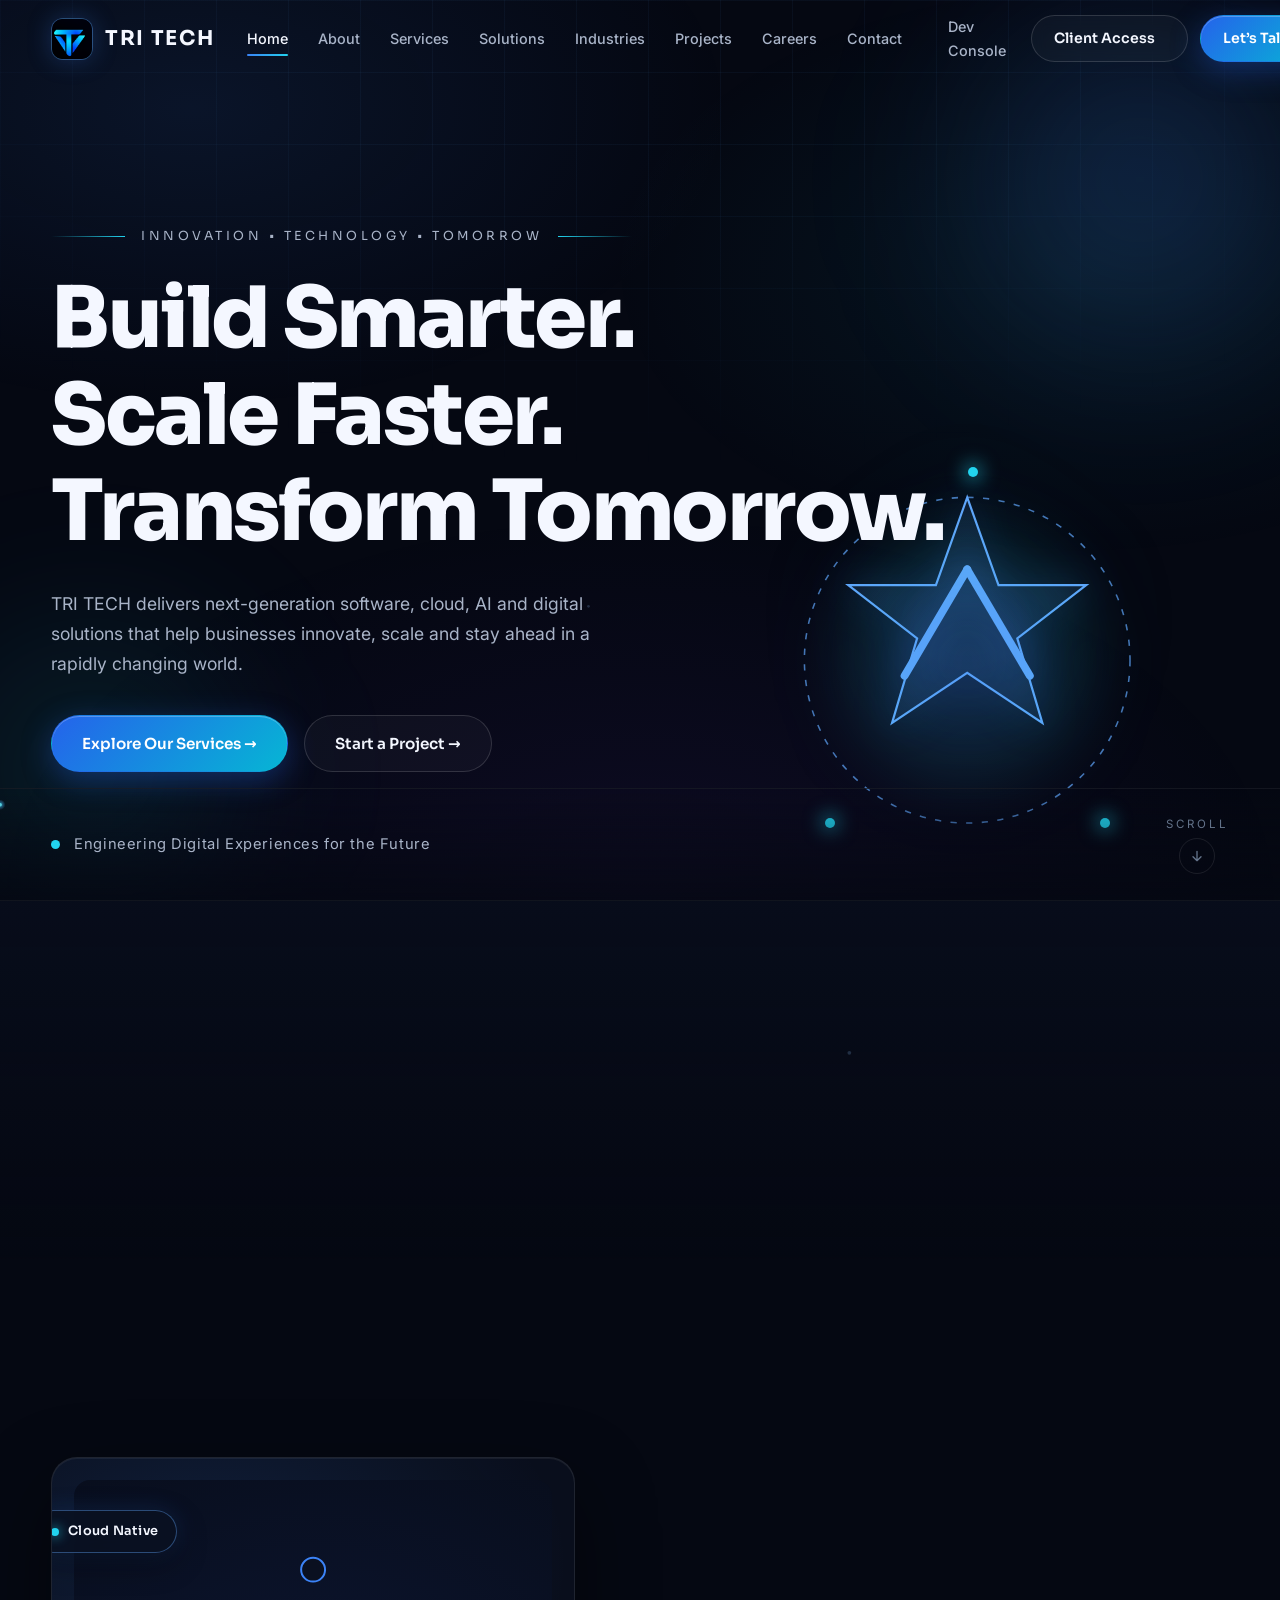
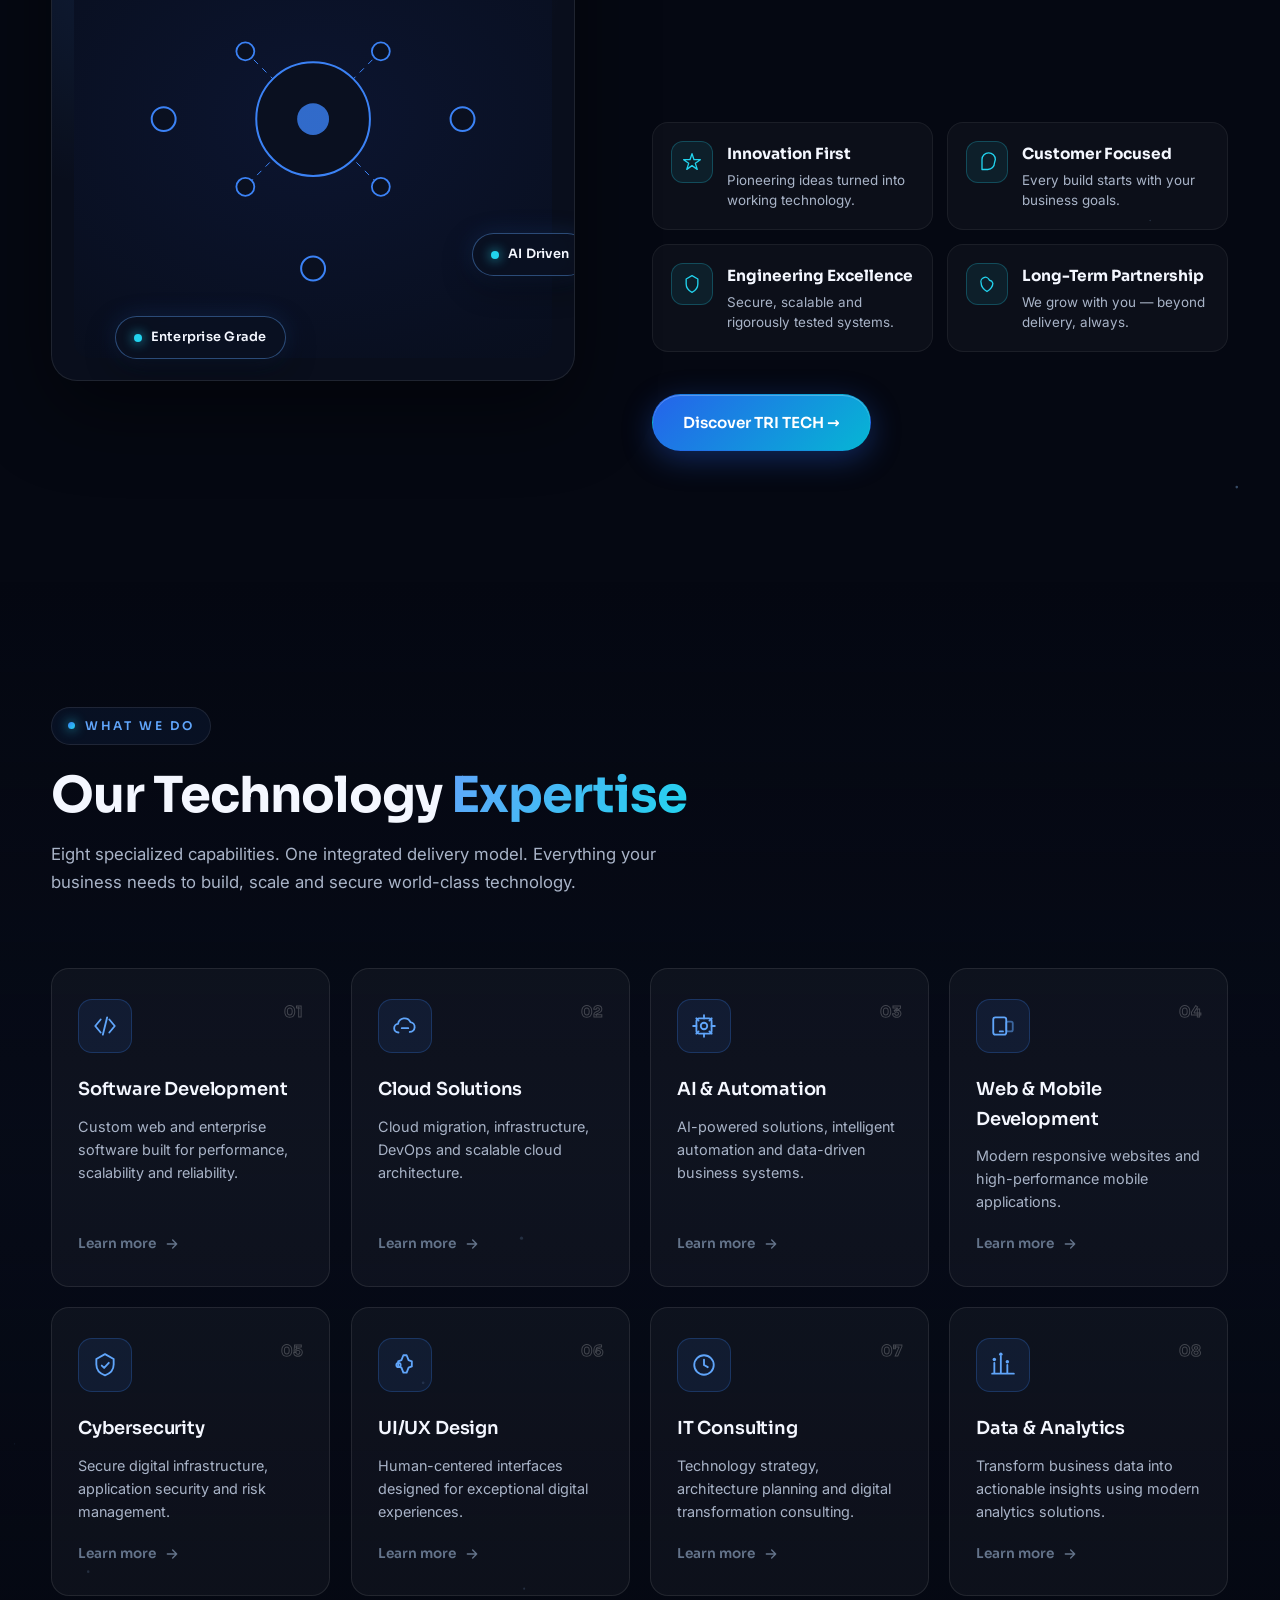
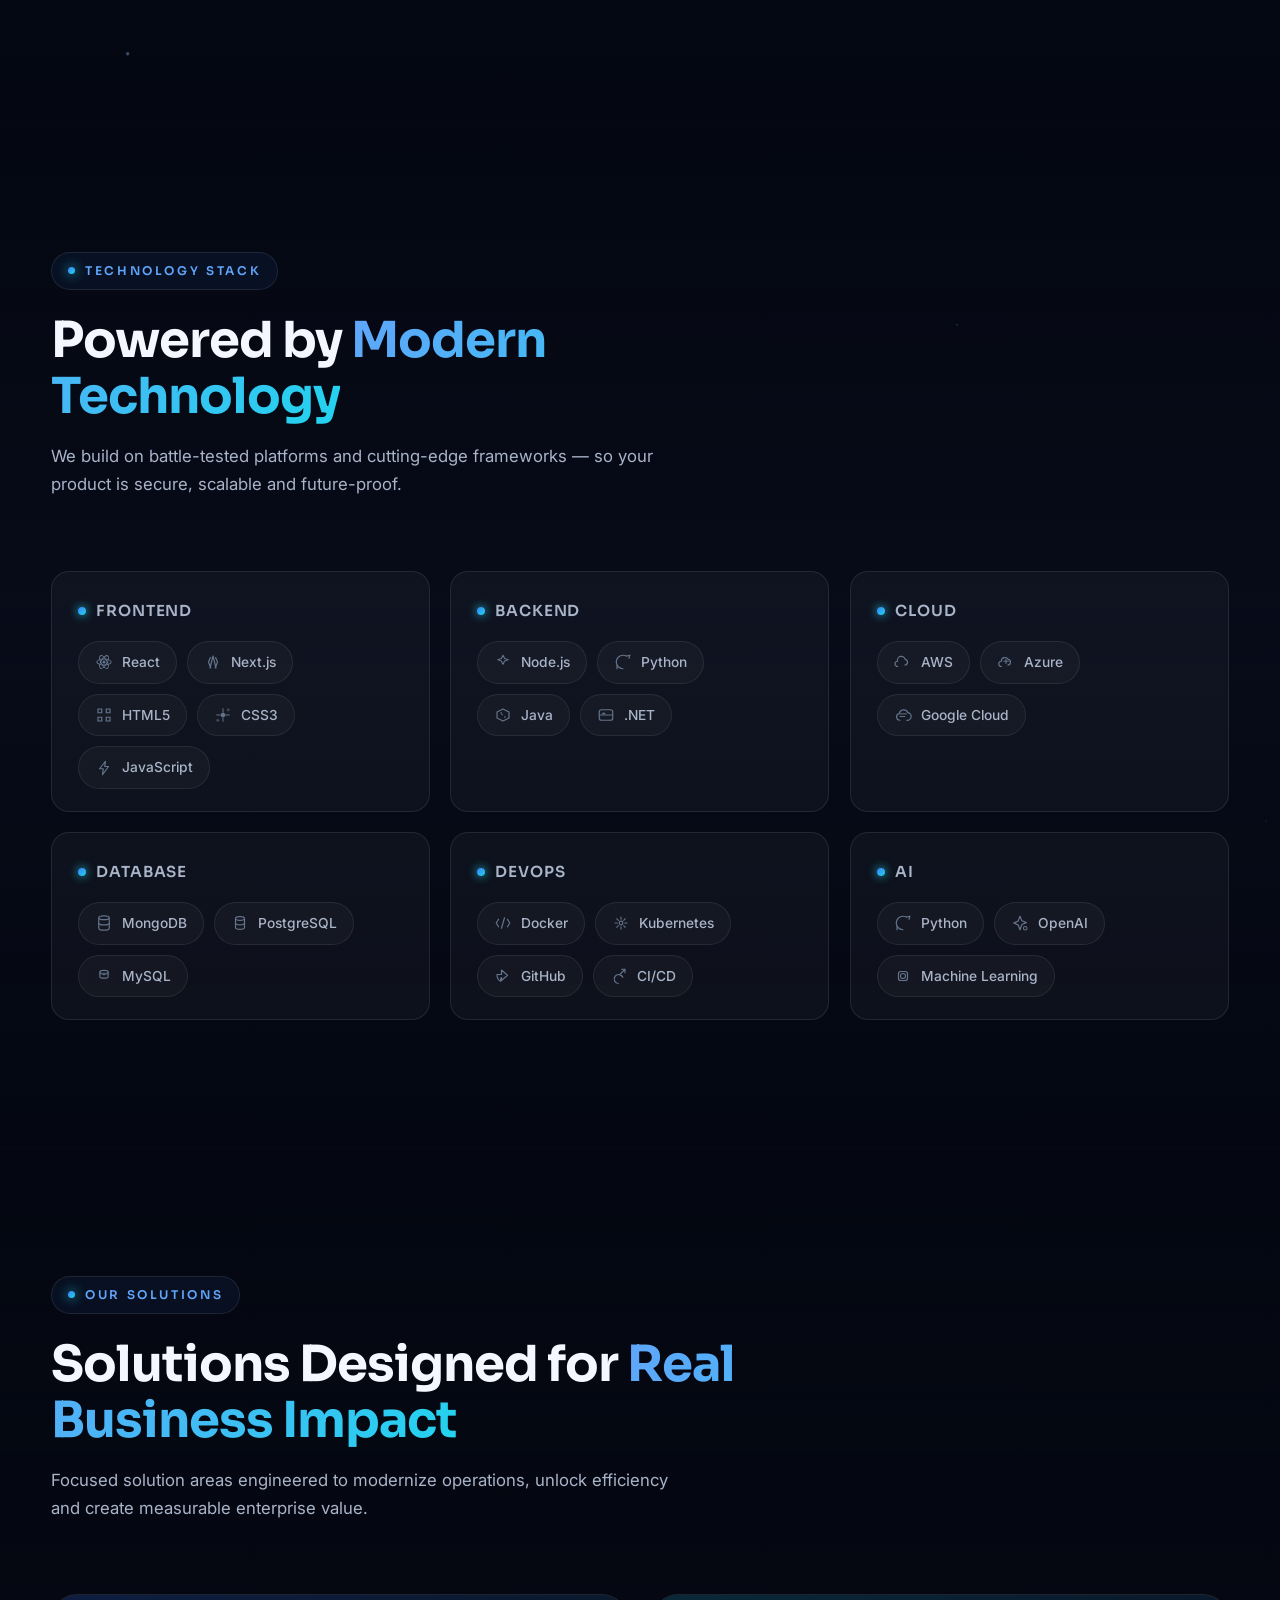
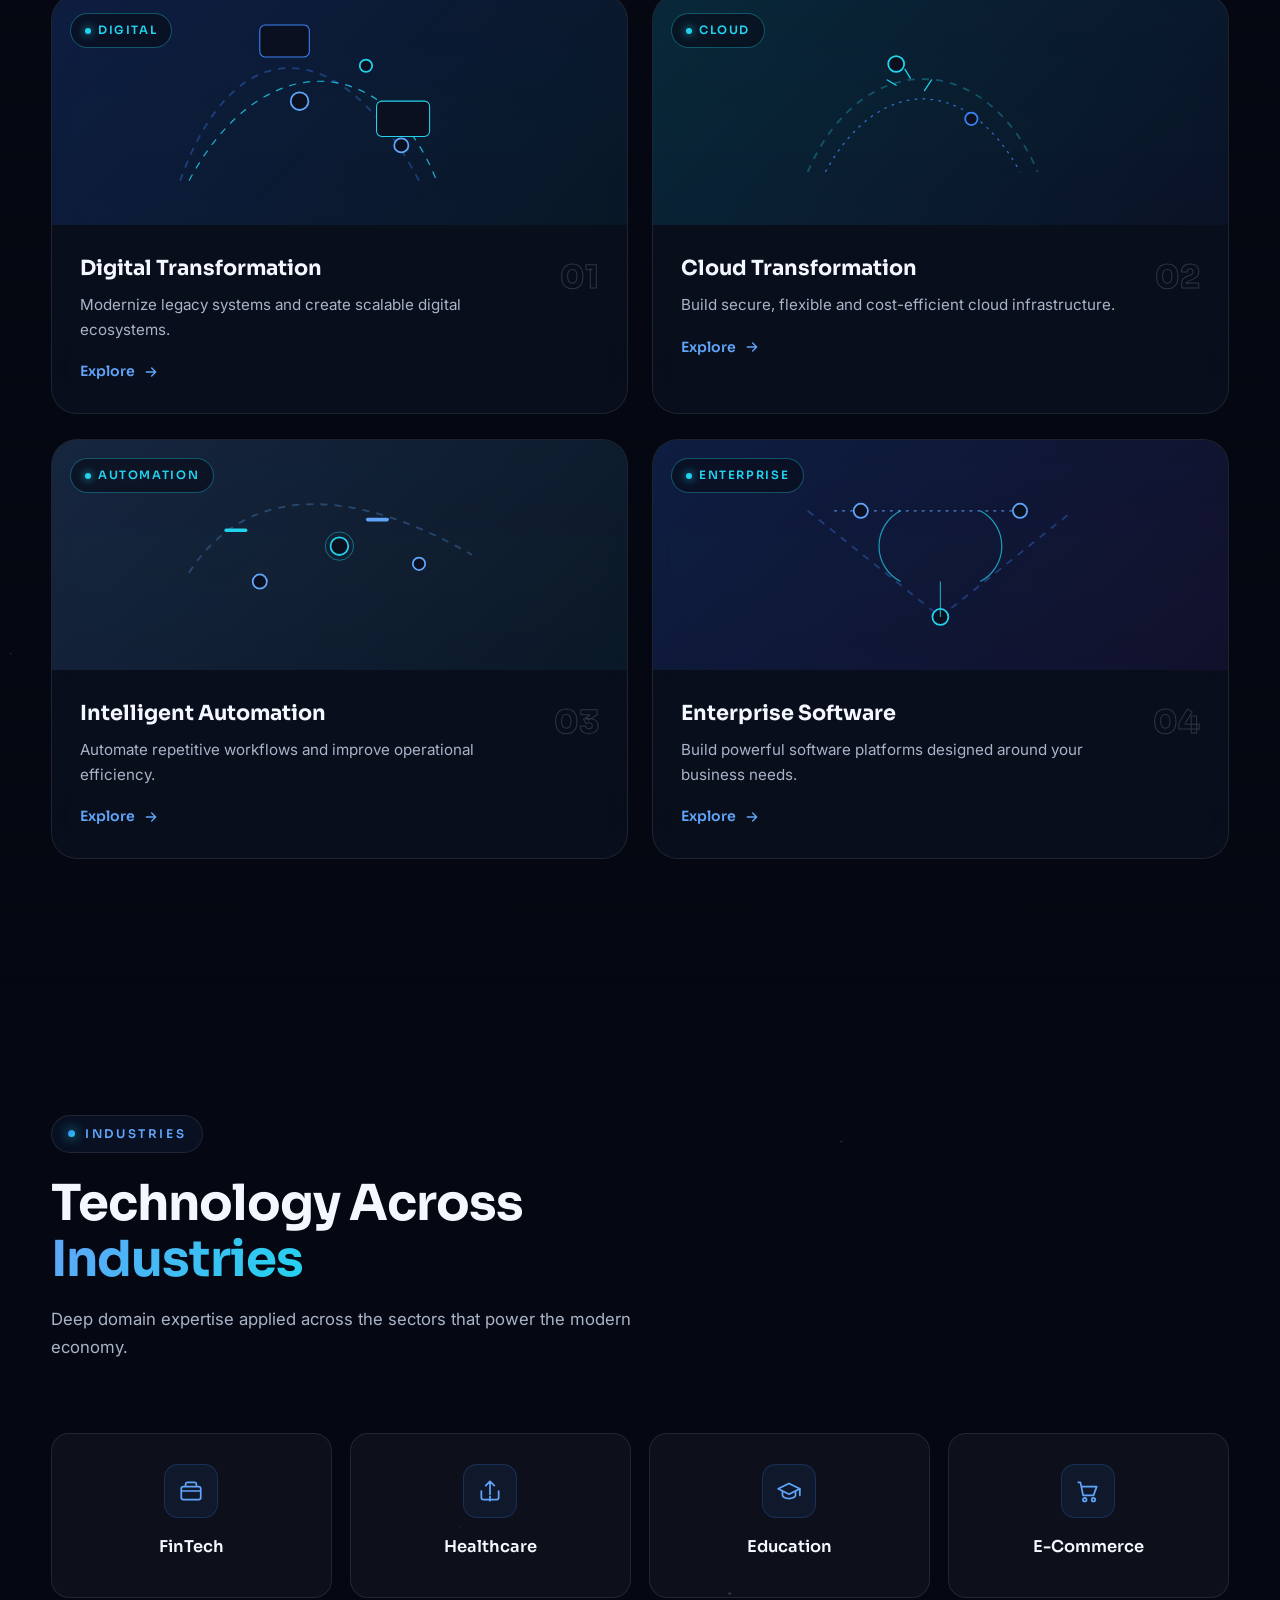
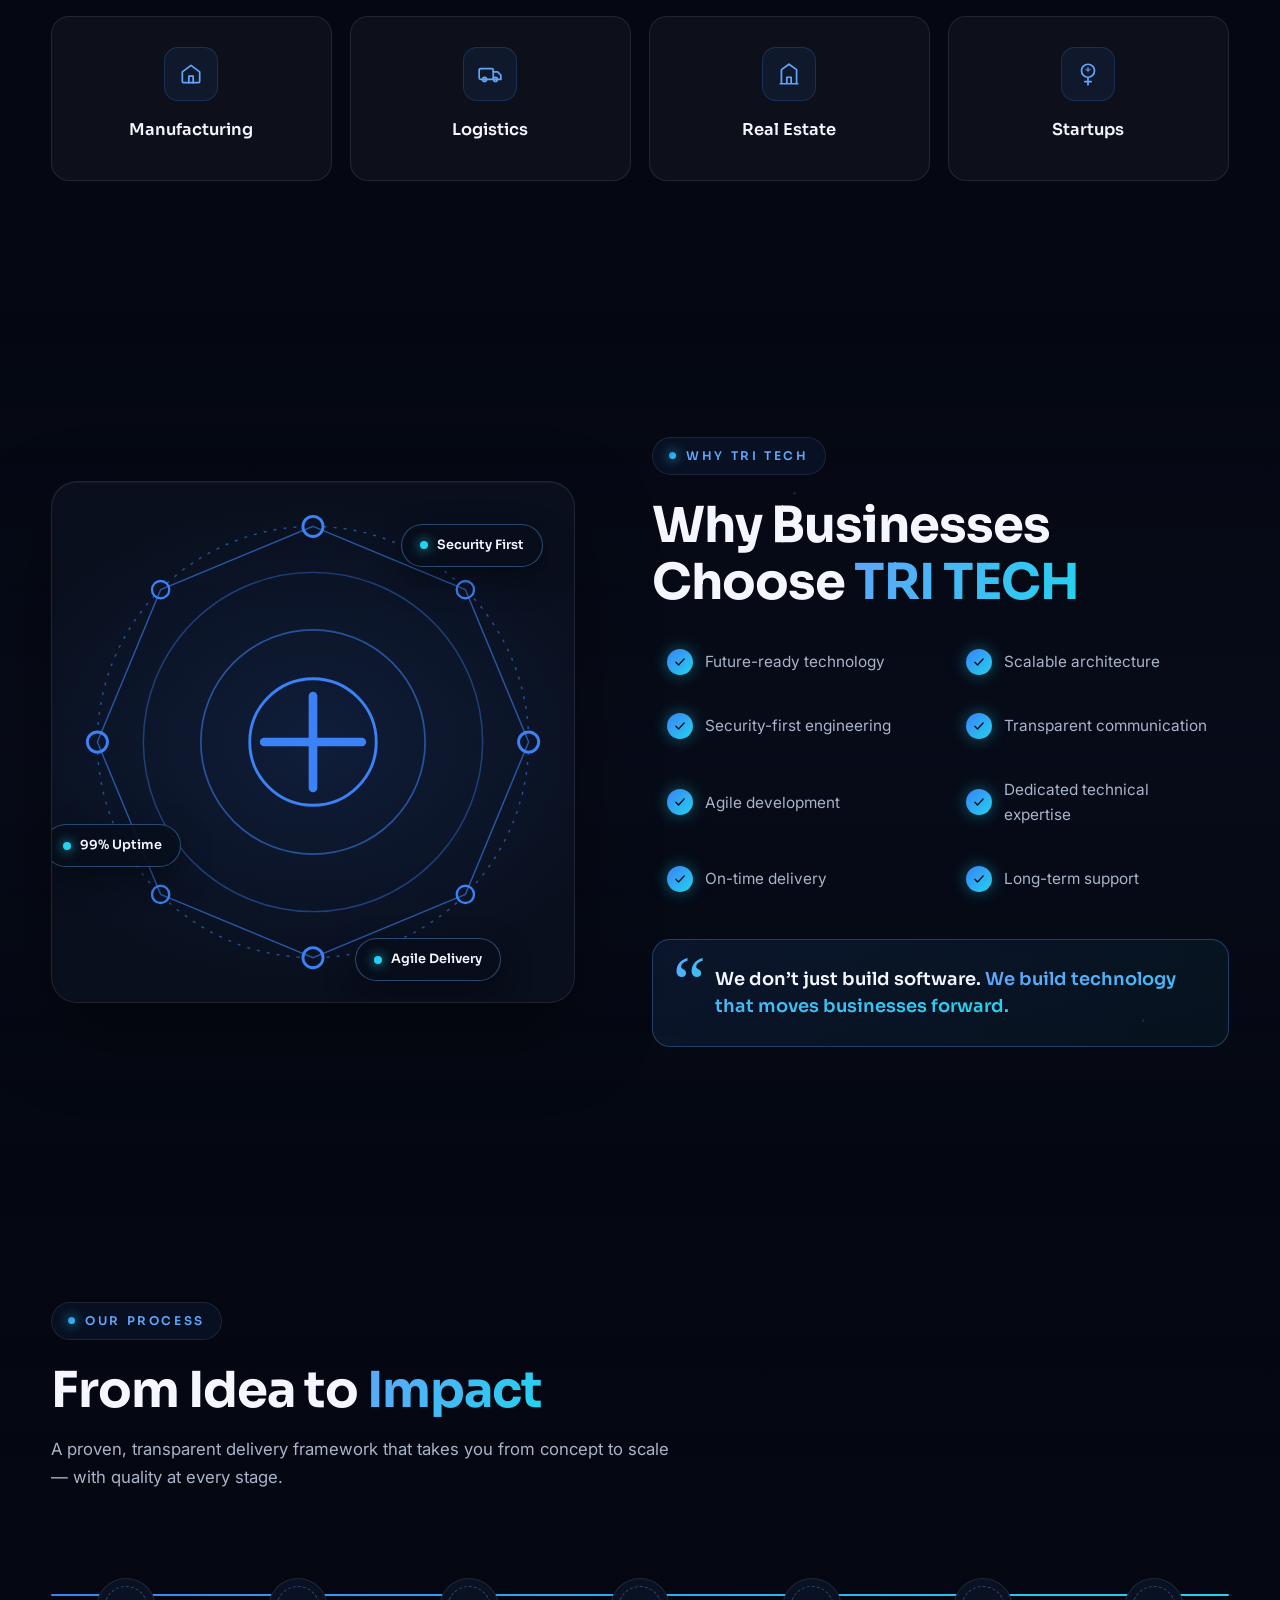
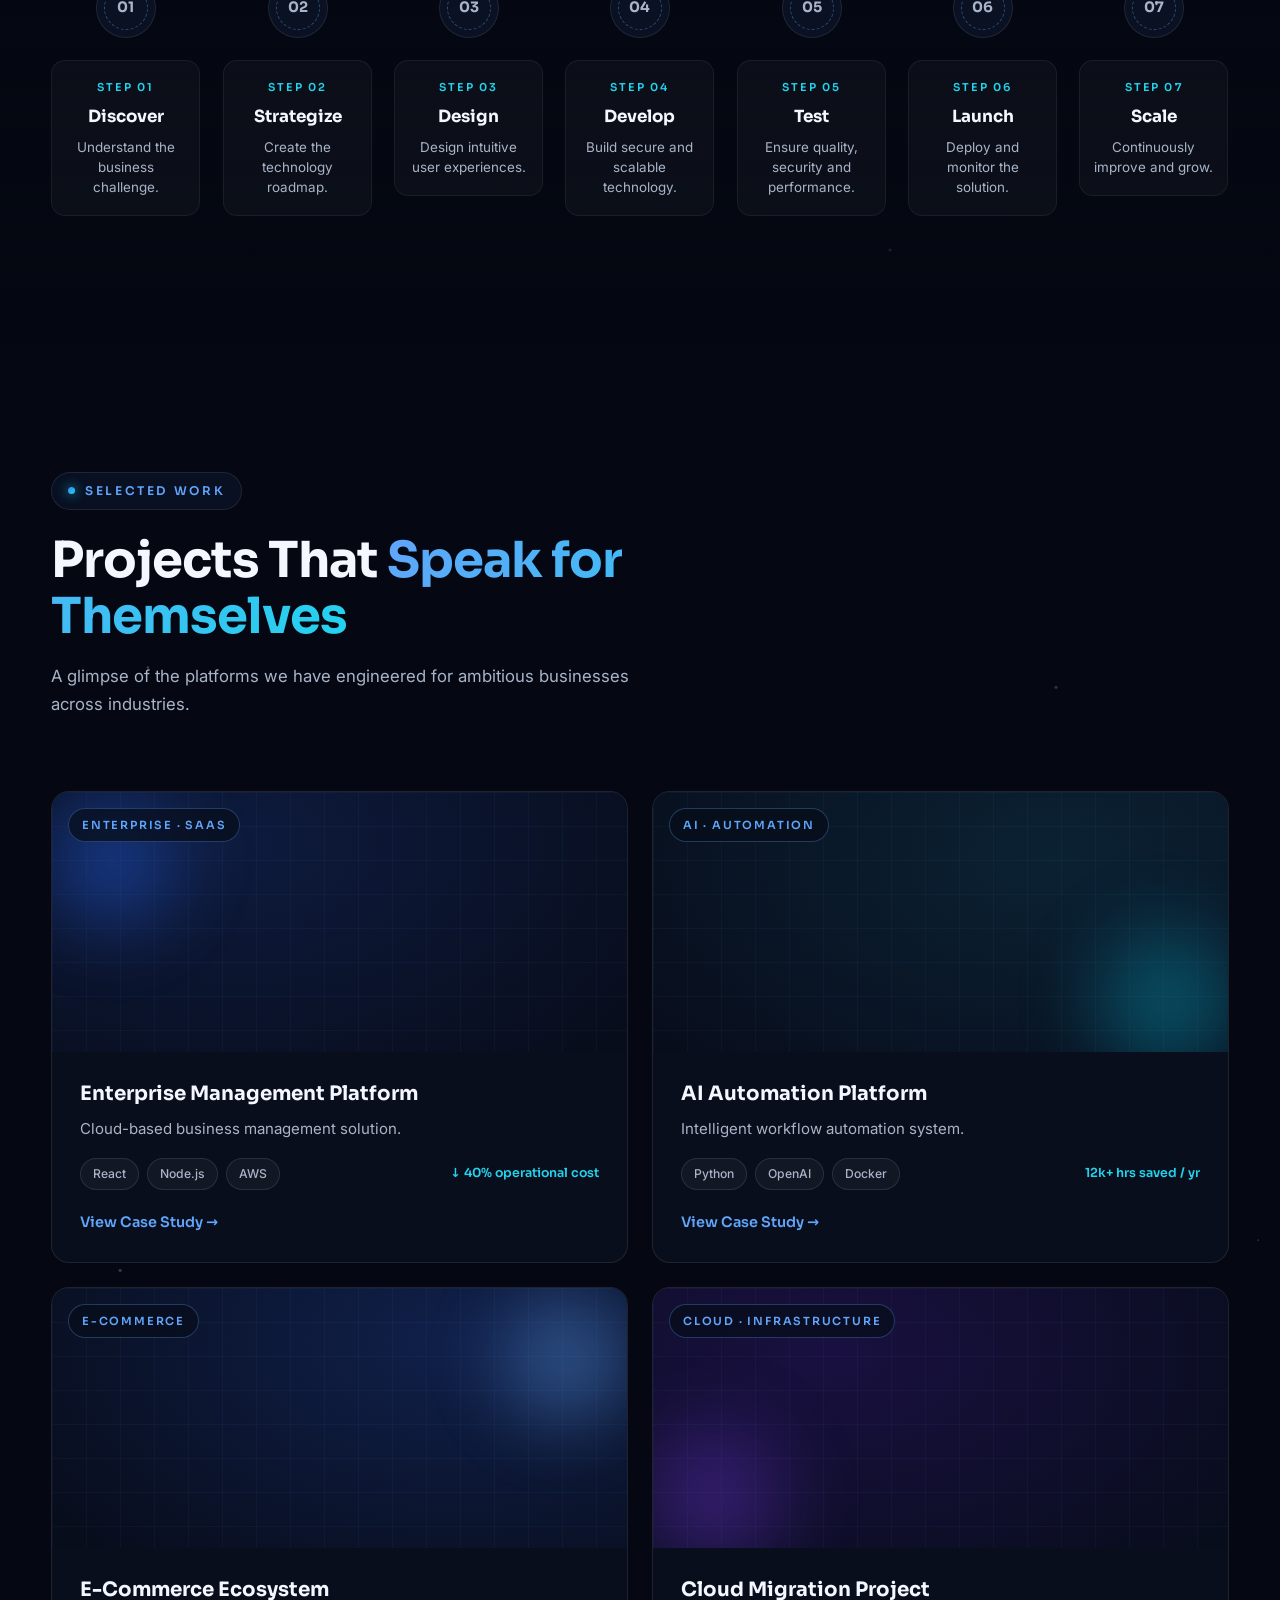
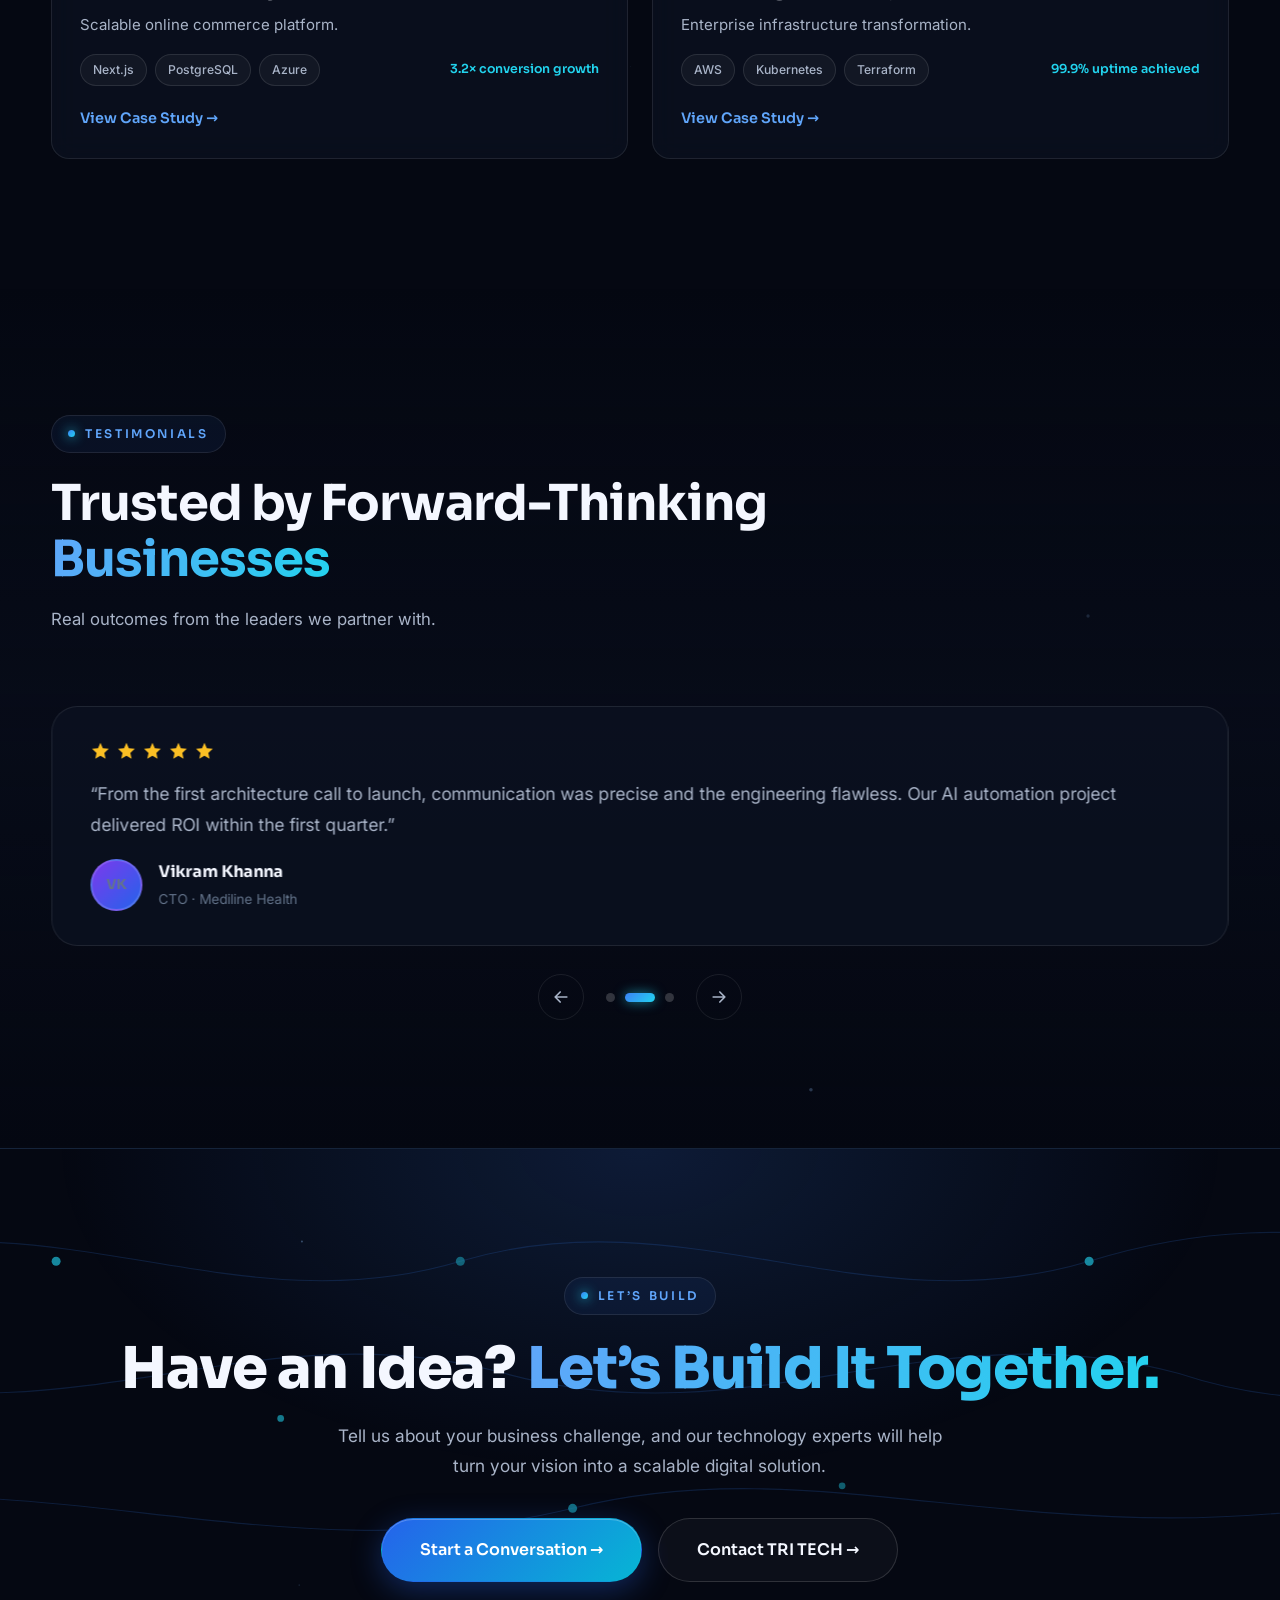
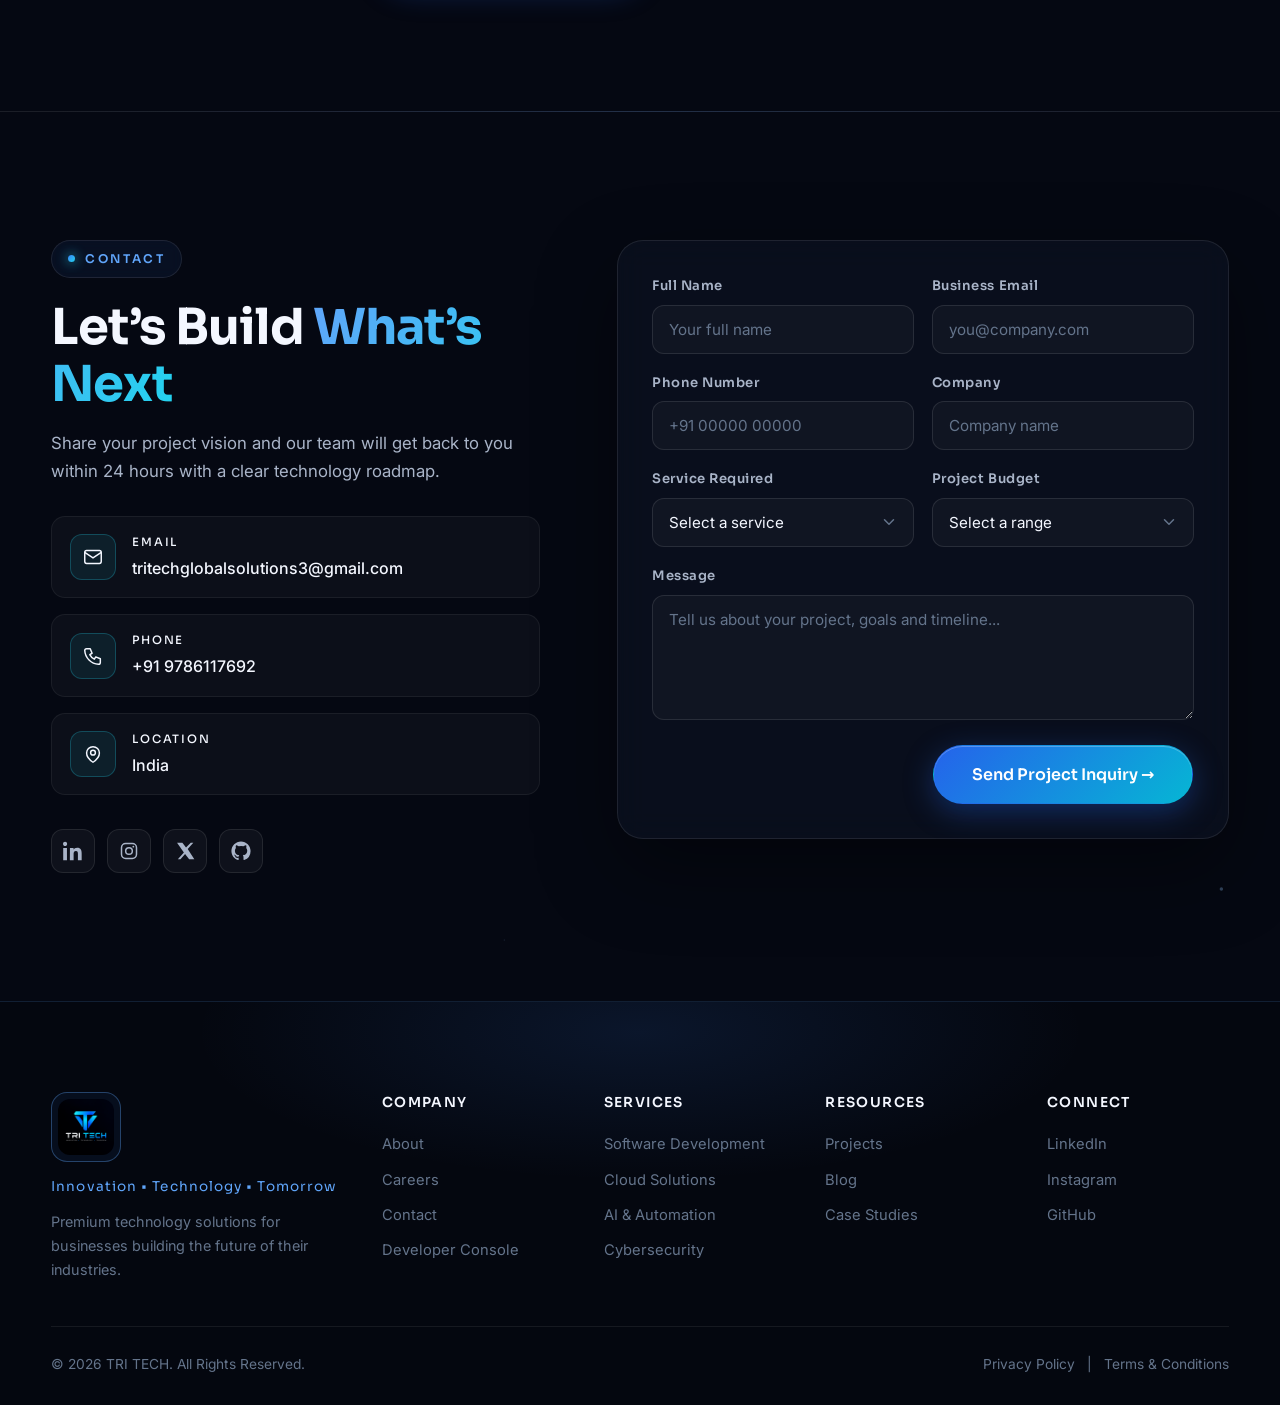
==== commit b7c5490f: "Publish updated TRI TECH website" ====
--- a/index.html
+++ b/index.html
@@ -120,8 +120,8 @@
 
       <div class="nav-actions">
         <a href="developer-console.html" class="nav-link">Dev Console</a>
-        <a href="login.html" class="btn btn-ghost btn-sm nav-login-btn">
-          Sign In
+        <a href="index.html#home" class="btn btn-ghost btn-sm nav-login-btn">
+          Client Access
           <svg viewBox="0 0 24 24" fill="none" aria-hidden="true"><path d="M15 3h4a2 2 0 0 1 2 2v14a2 2 0 0 1-2 2h-4M10 17l5-5-5-5M15 12H3" stroke="currentColor" stroke-width="2" stroke-linecap="round" stroke-linejoin="round"/></svg>
         </a>
         <a href="#contact" class="btn btn-primary btn-sm nav-cta magnetic">
@@ -155,7 +155,7 @@
       <a href="#projects" class="mobile-link"><span>06</span>Projects</a>
       <a href="#contact" class="mobile-link"><span>07</span>Careers</a>
       <a href="#contact" class="mobile-link"><span>08</span>Contact</a>
-      <a href="login.html" class="mobile-link"><span>09</span>Client Sign In</a>
+      <a href="index.html#home" class="mobile-link"><span>09</span>Client Access</a>
       <a href="developer-console.html" class="mobile-link"><span>10</span>Developer Console</a>
     </nav>
     <div class="mobile-menu-foot">
@@ -1174,7 +1174,6 @@
           <a href="#about">About</a>
           <a href="#contact">Careers</a>
           <a href="#contact">Contact</a>
-          <a href="login.html">Client Login</a>
           <a href="developer-console.html">Developer Console</a>
         </nav>
 
@@ -1216,6 +1215,6 @@
     <svg viewBox="0 0 24 24" fill="none" aria-hidden="true"><path d="M12 19V5M6 11l6-6 6 6" stroke="currentColor" stroke-width="2" stroke-linecap="round" stroke-linejoin="round"/></svg>
   </button>
 
-  <script src="js/main.js?v=8" defer></script>
+  <script src="js/main.js?v=10" defer></script>
 </body>
 </html>
--- a/css/styles.css
+++ b/css/styles.css
@@ -34,6 +34,7 @@
 
 /* ---------- Reset ---------- */
 *, *::before, *::after { box-sizing: border-box; margin: 0; padding: 0; }
+[hidden] { display: none !important; }
 
 html {
   scroll-behavior: smooth;
